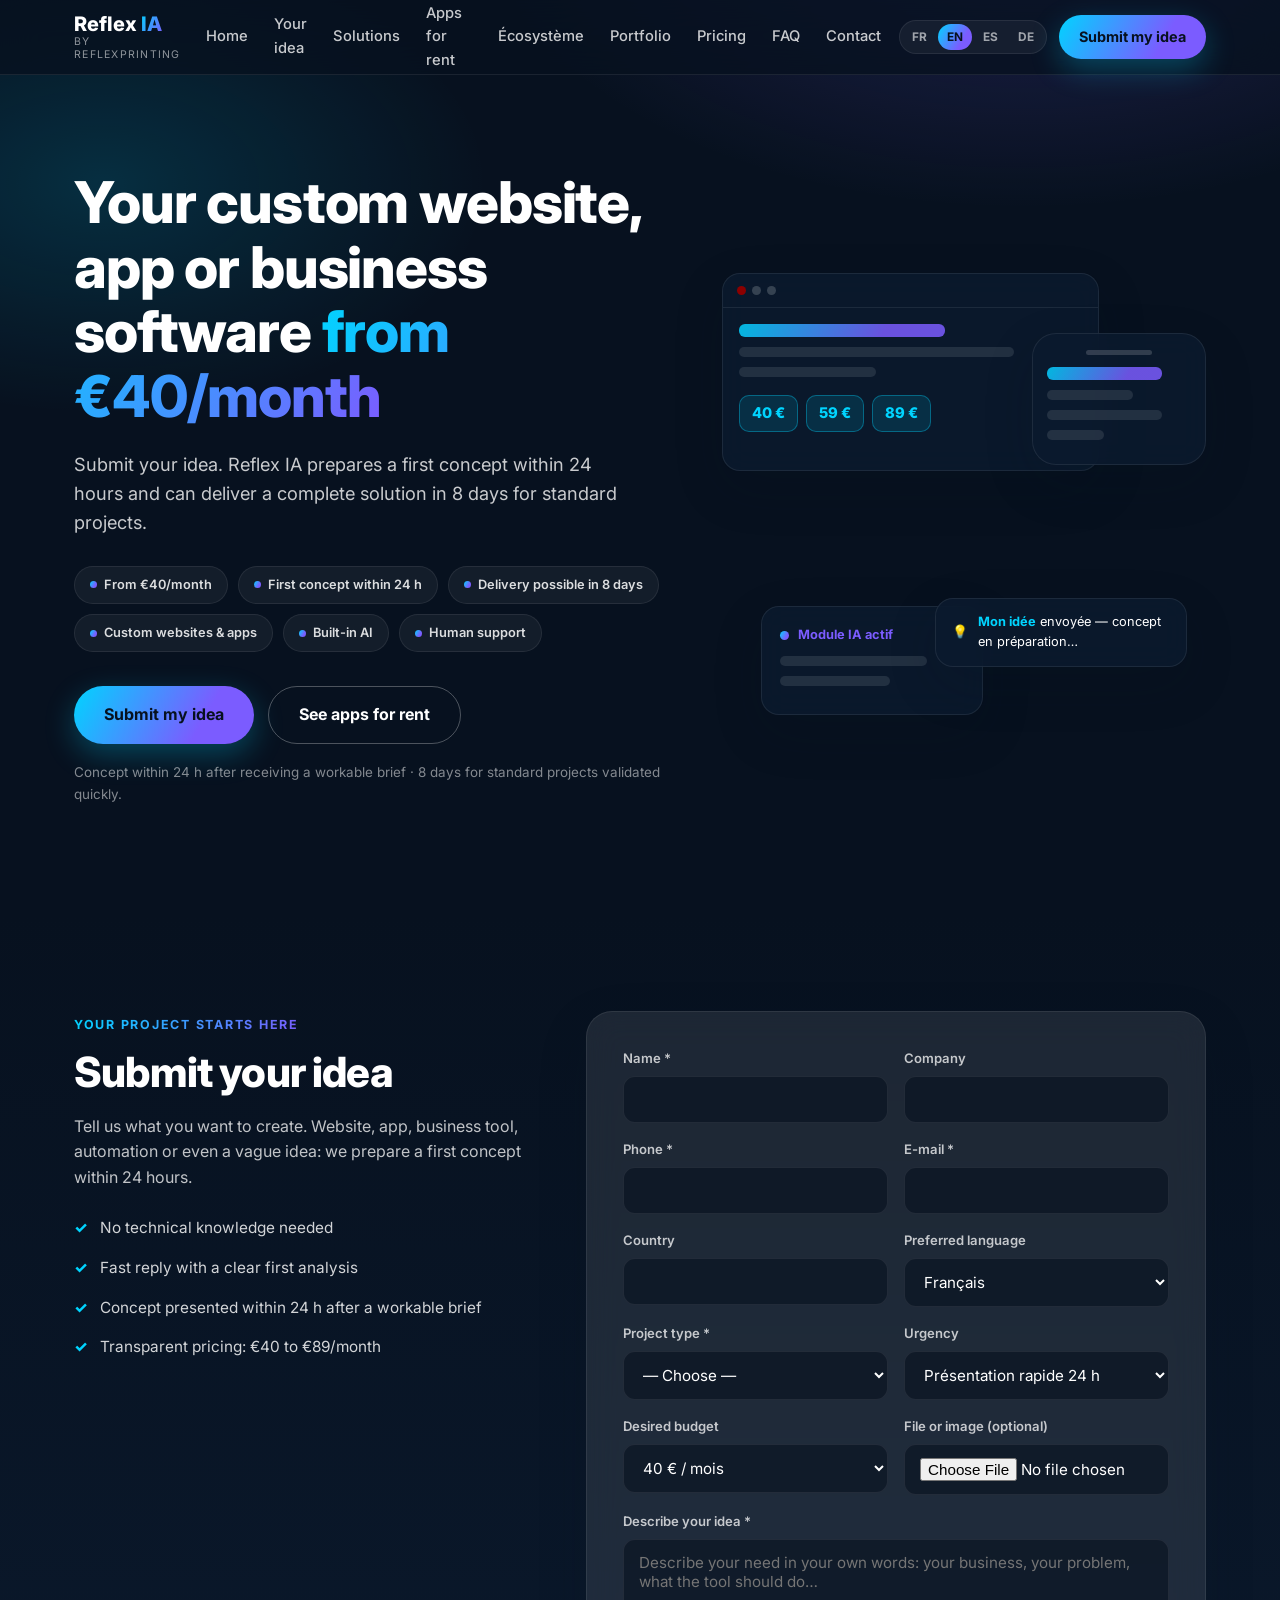
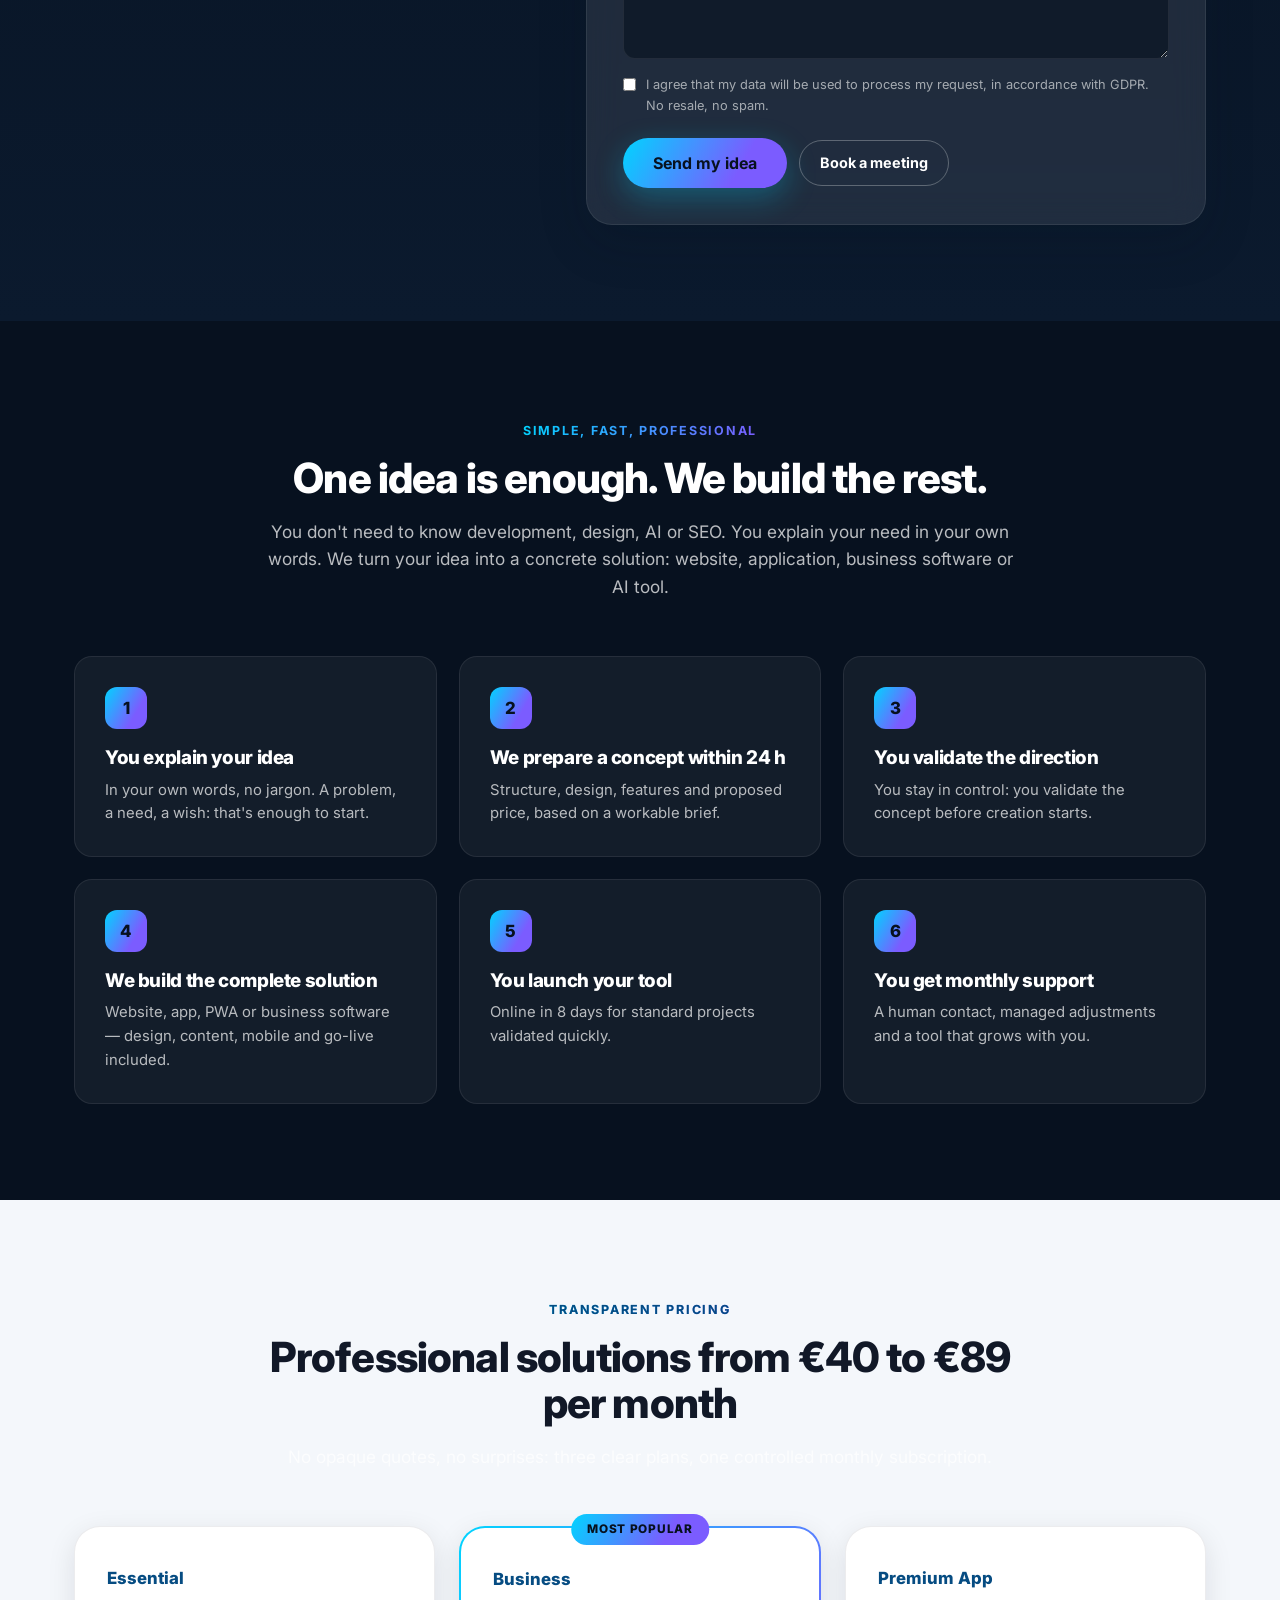
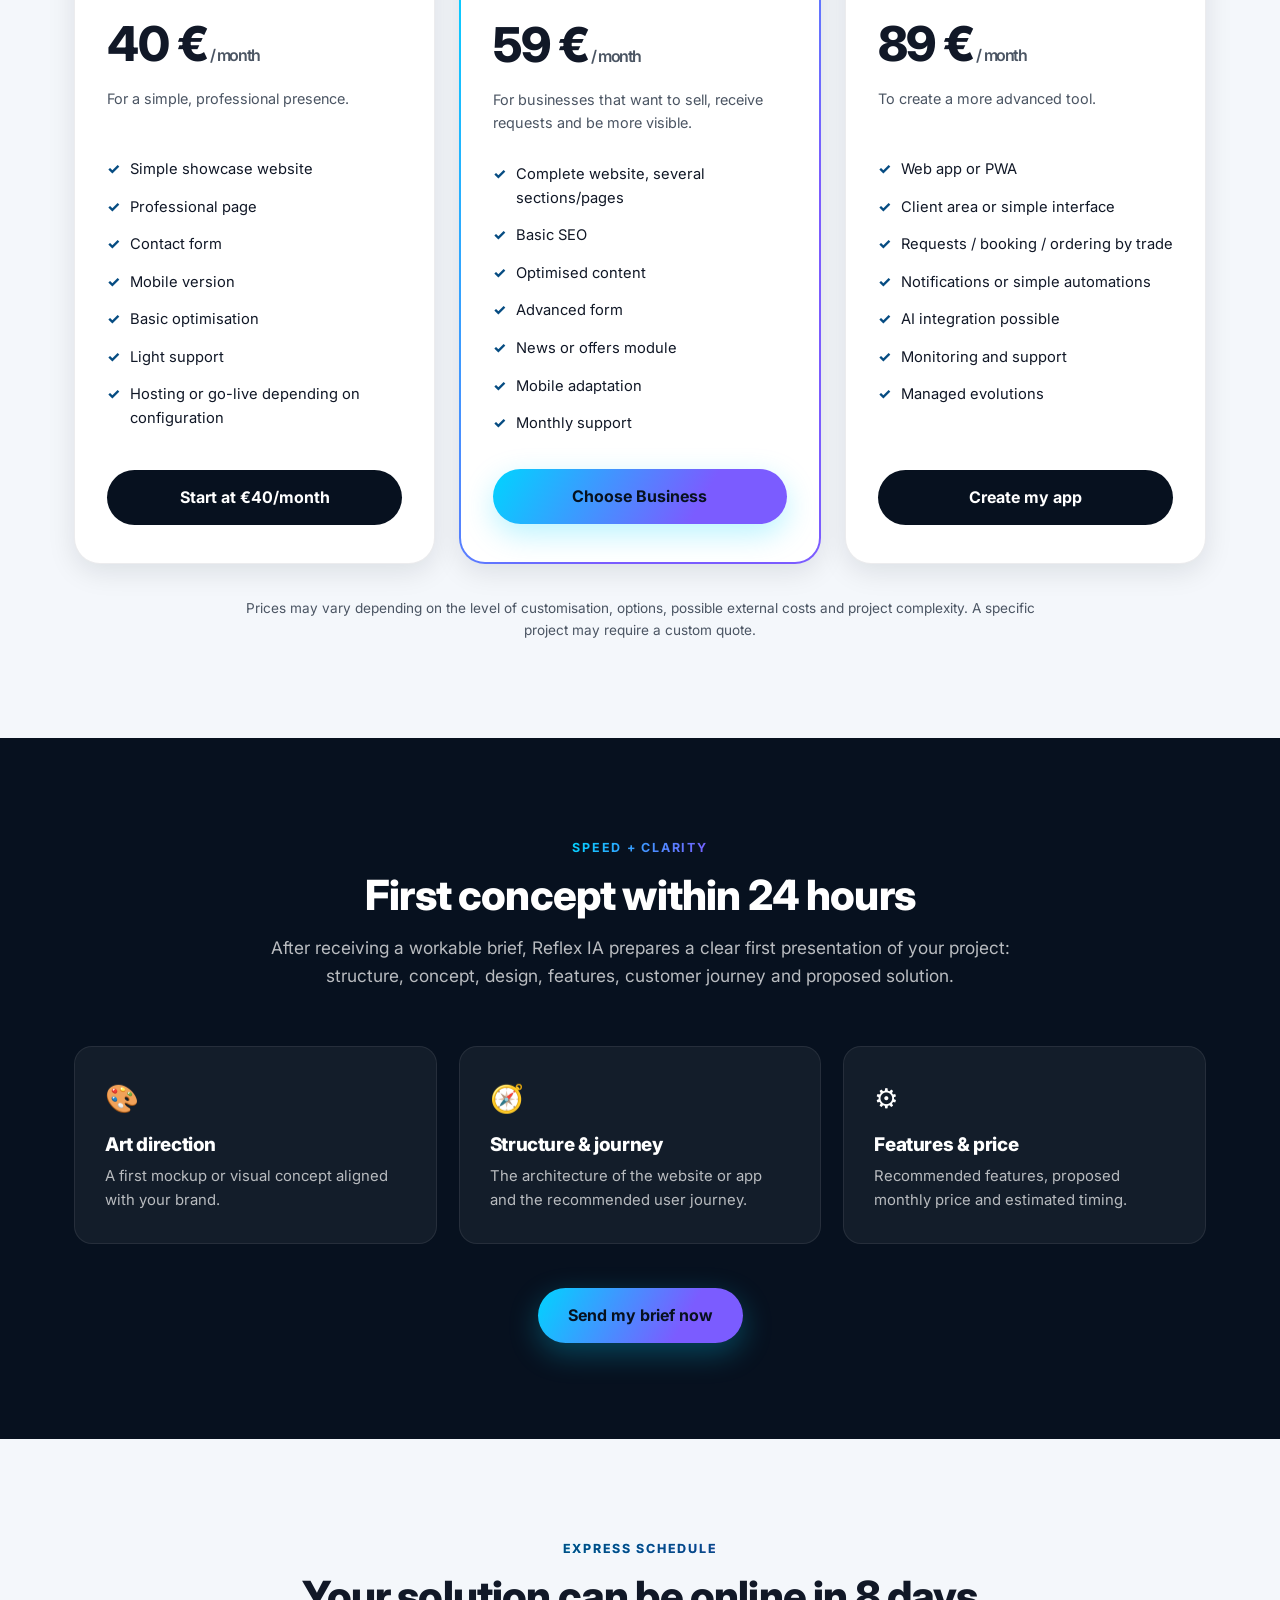
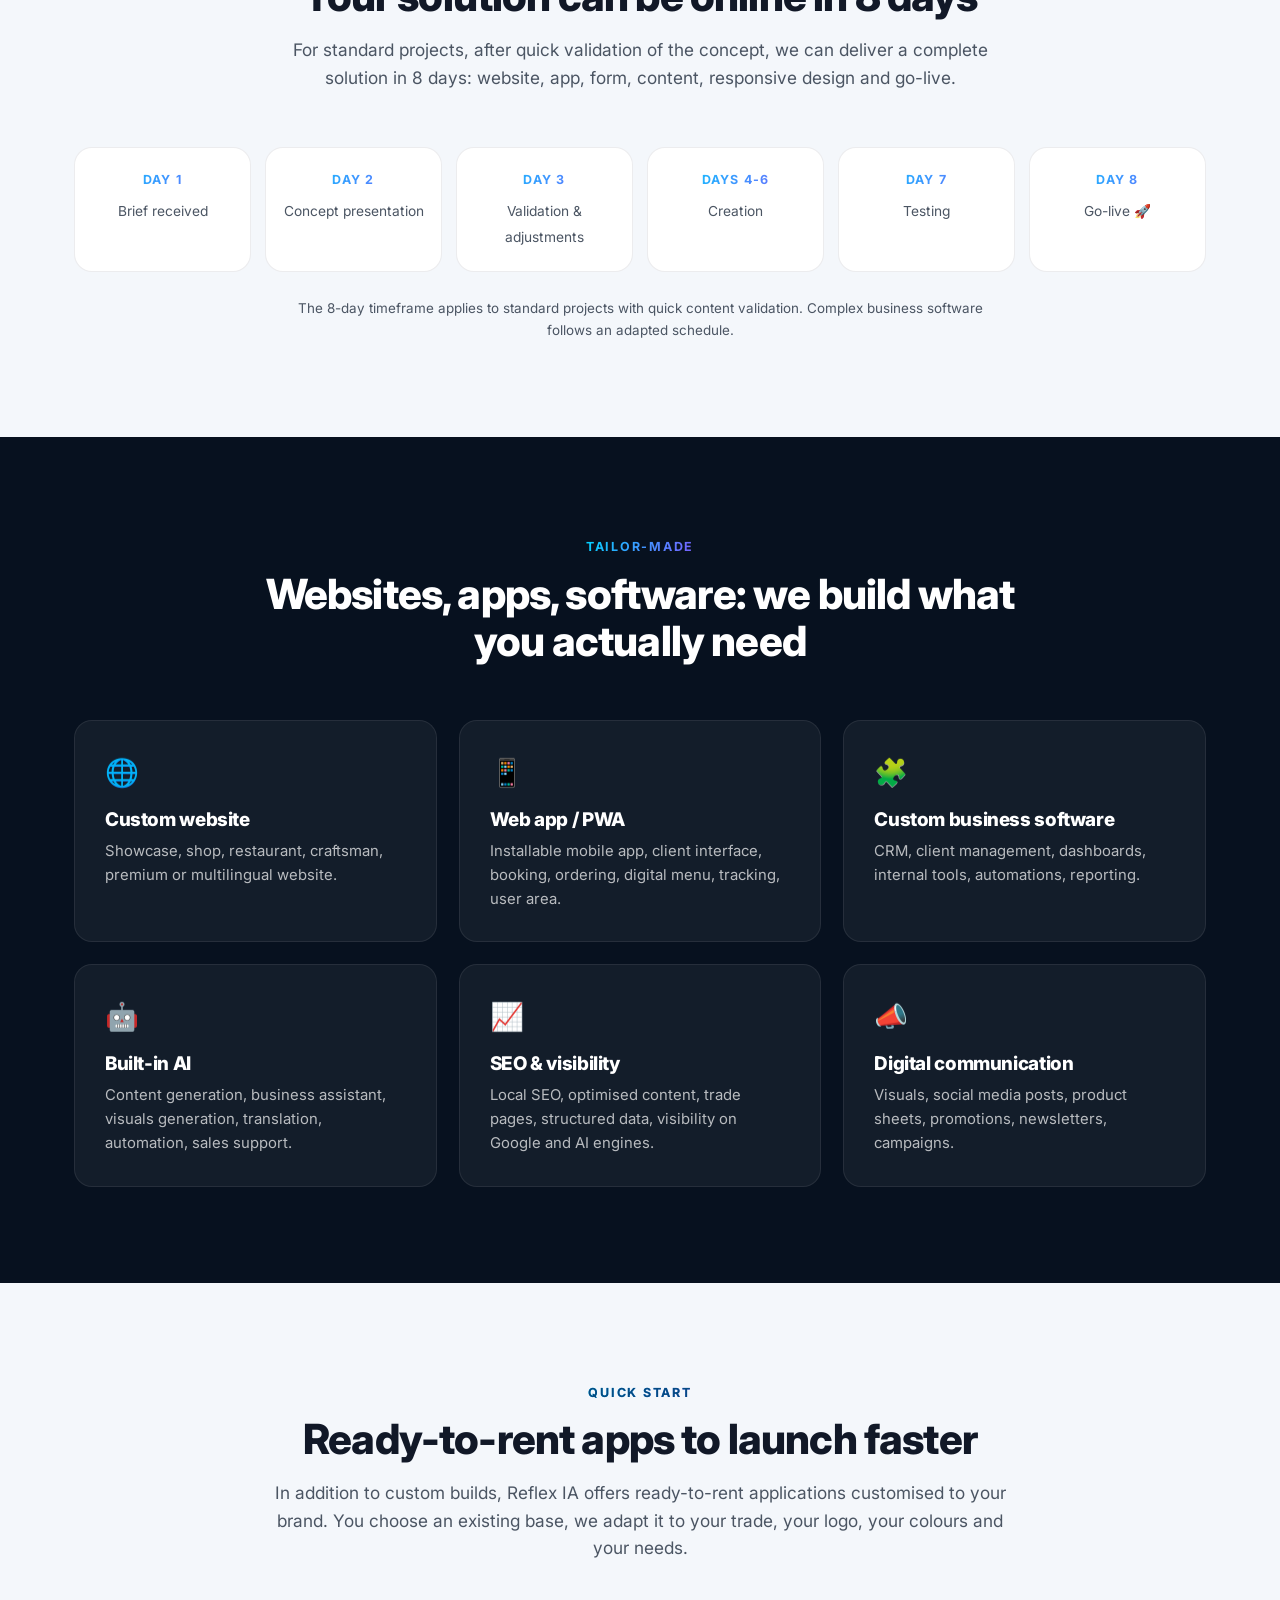
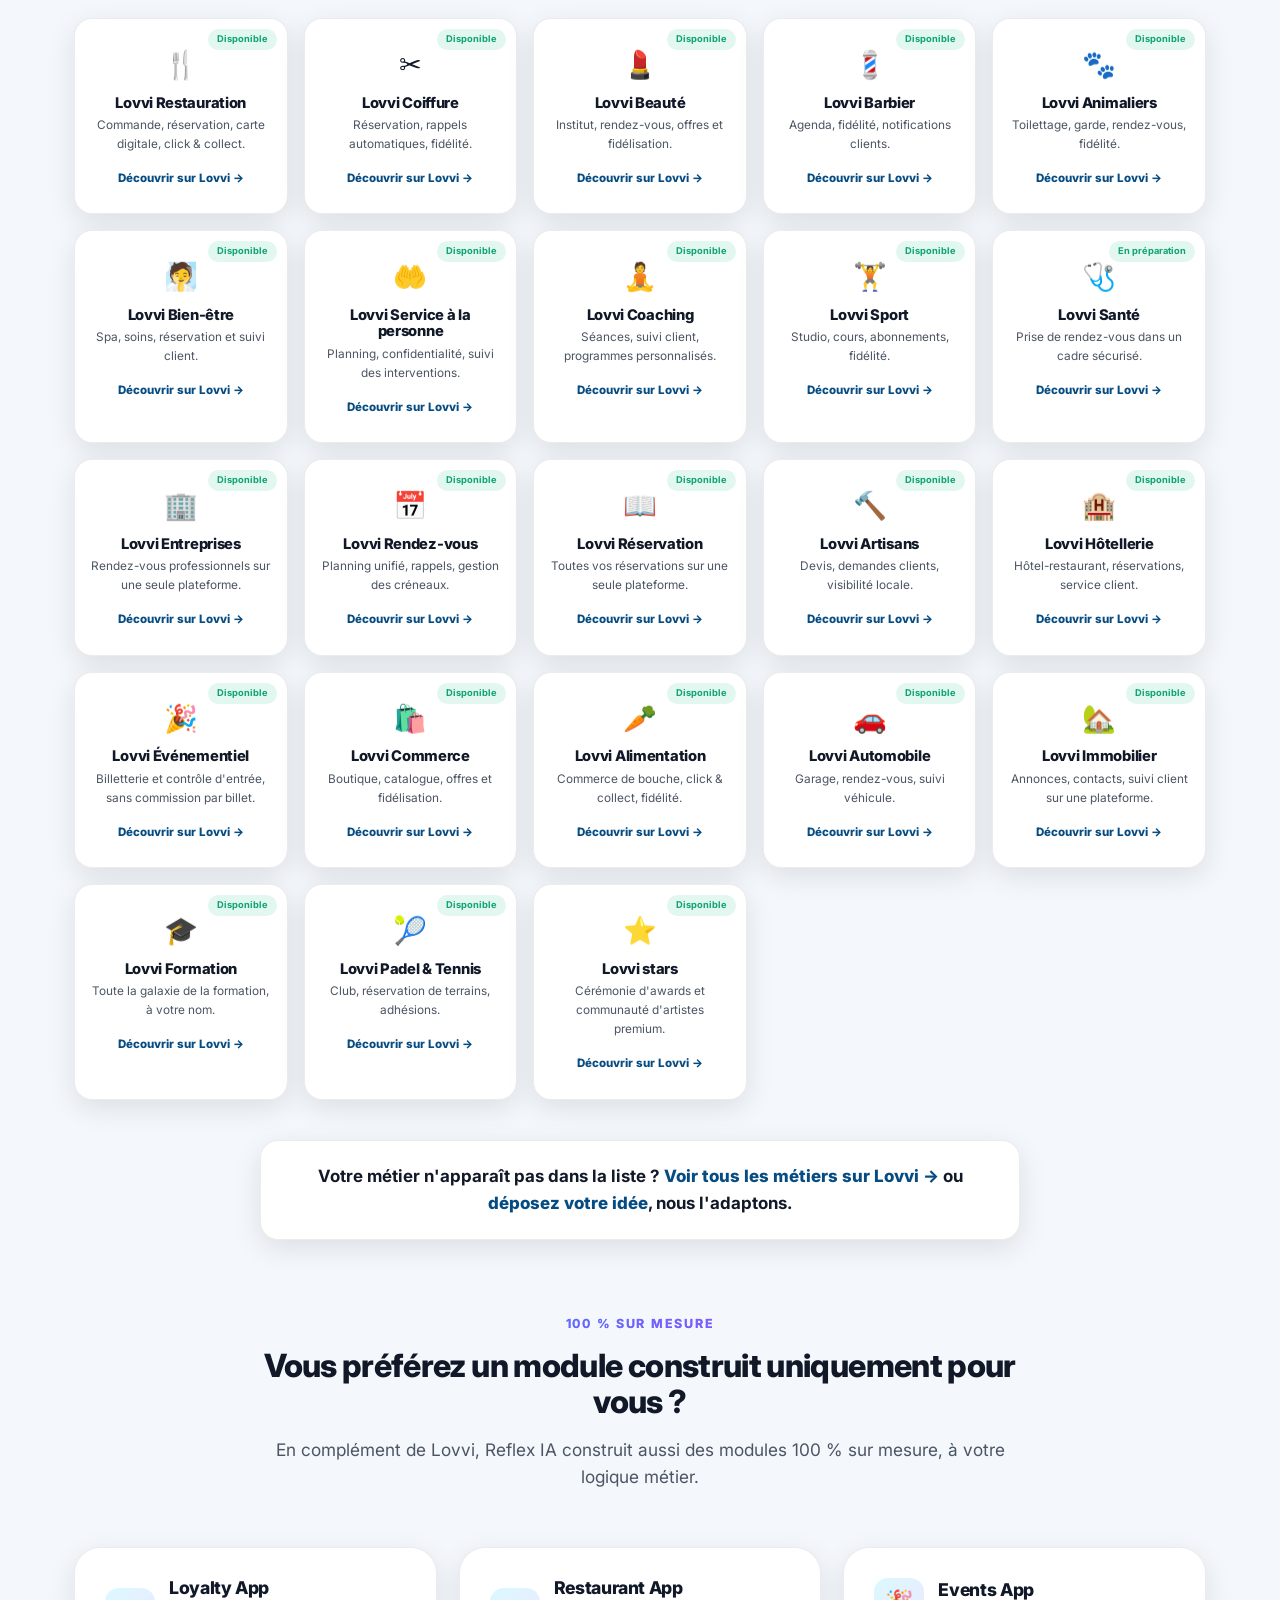
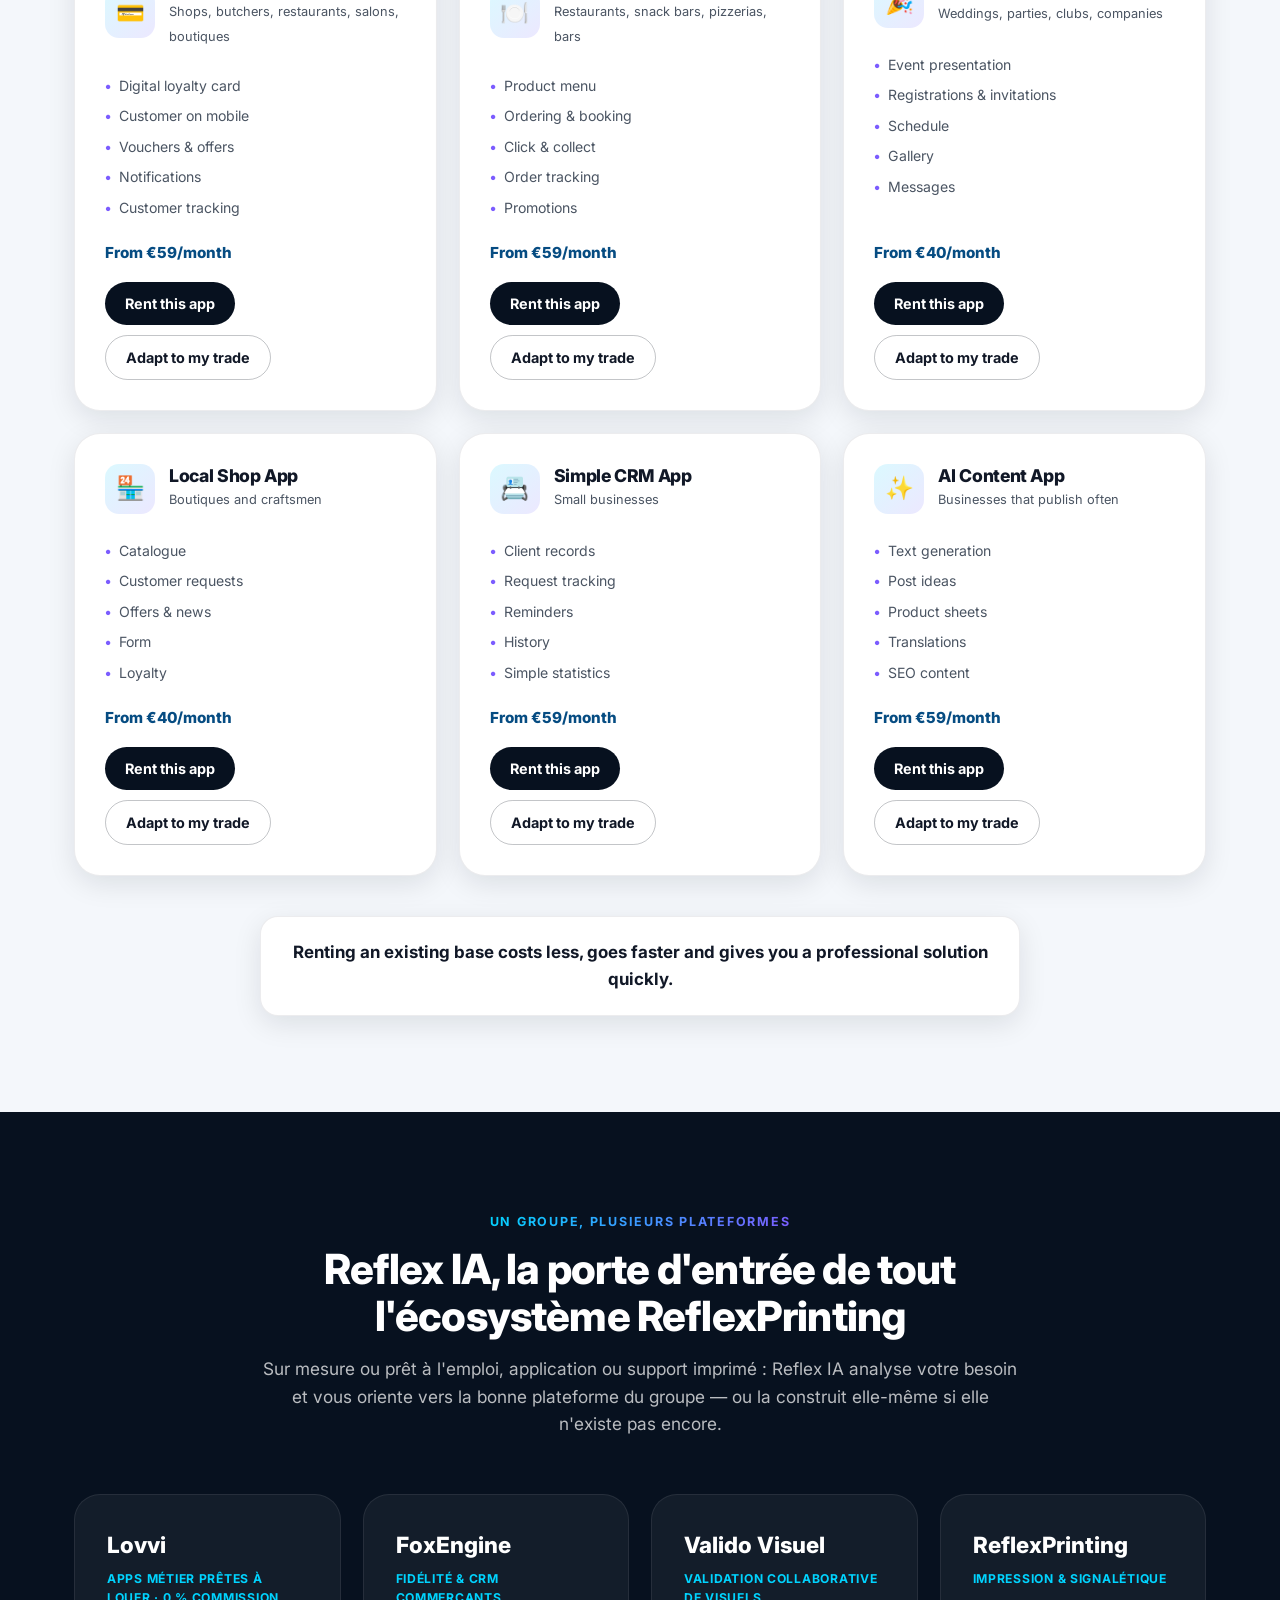
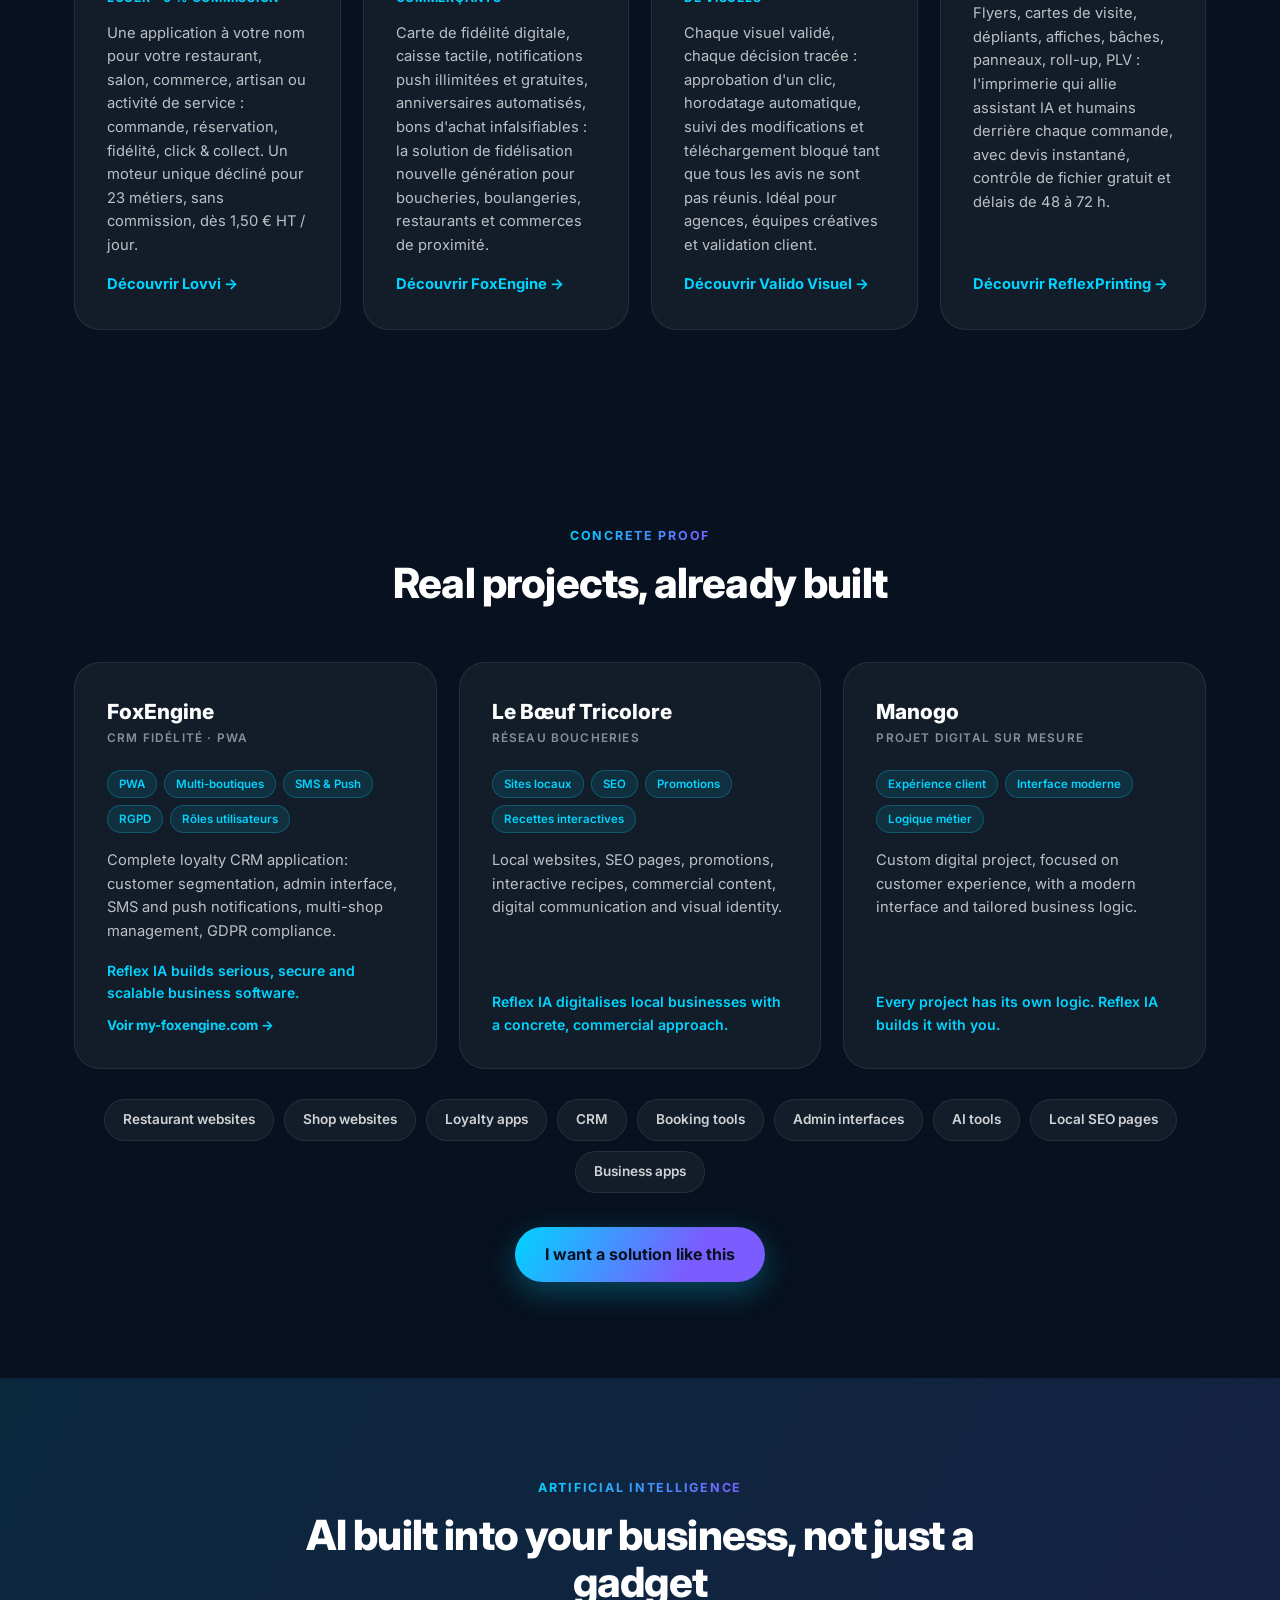
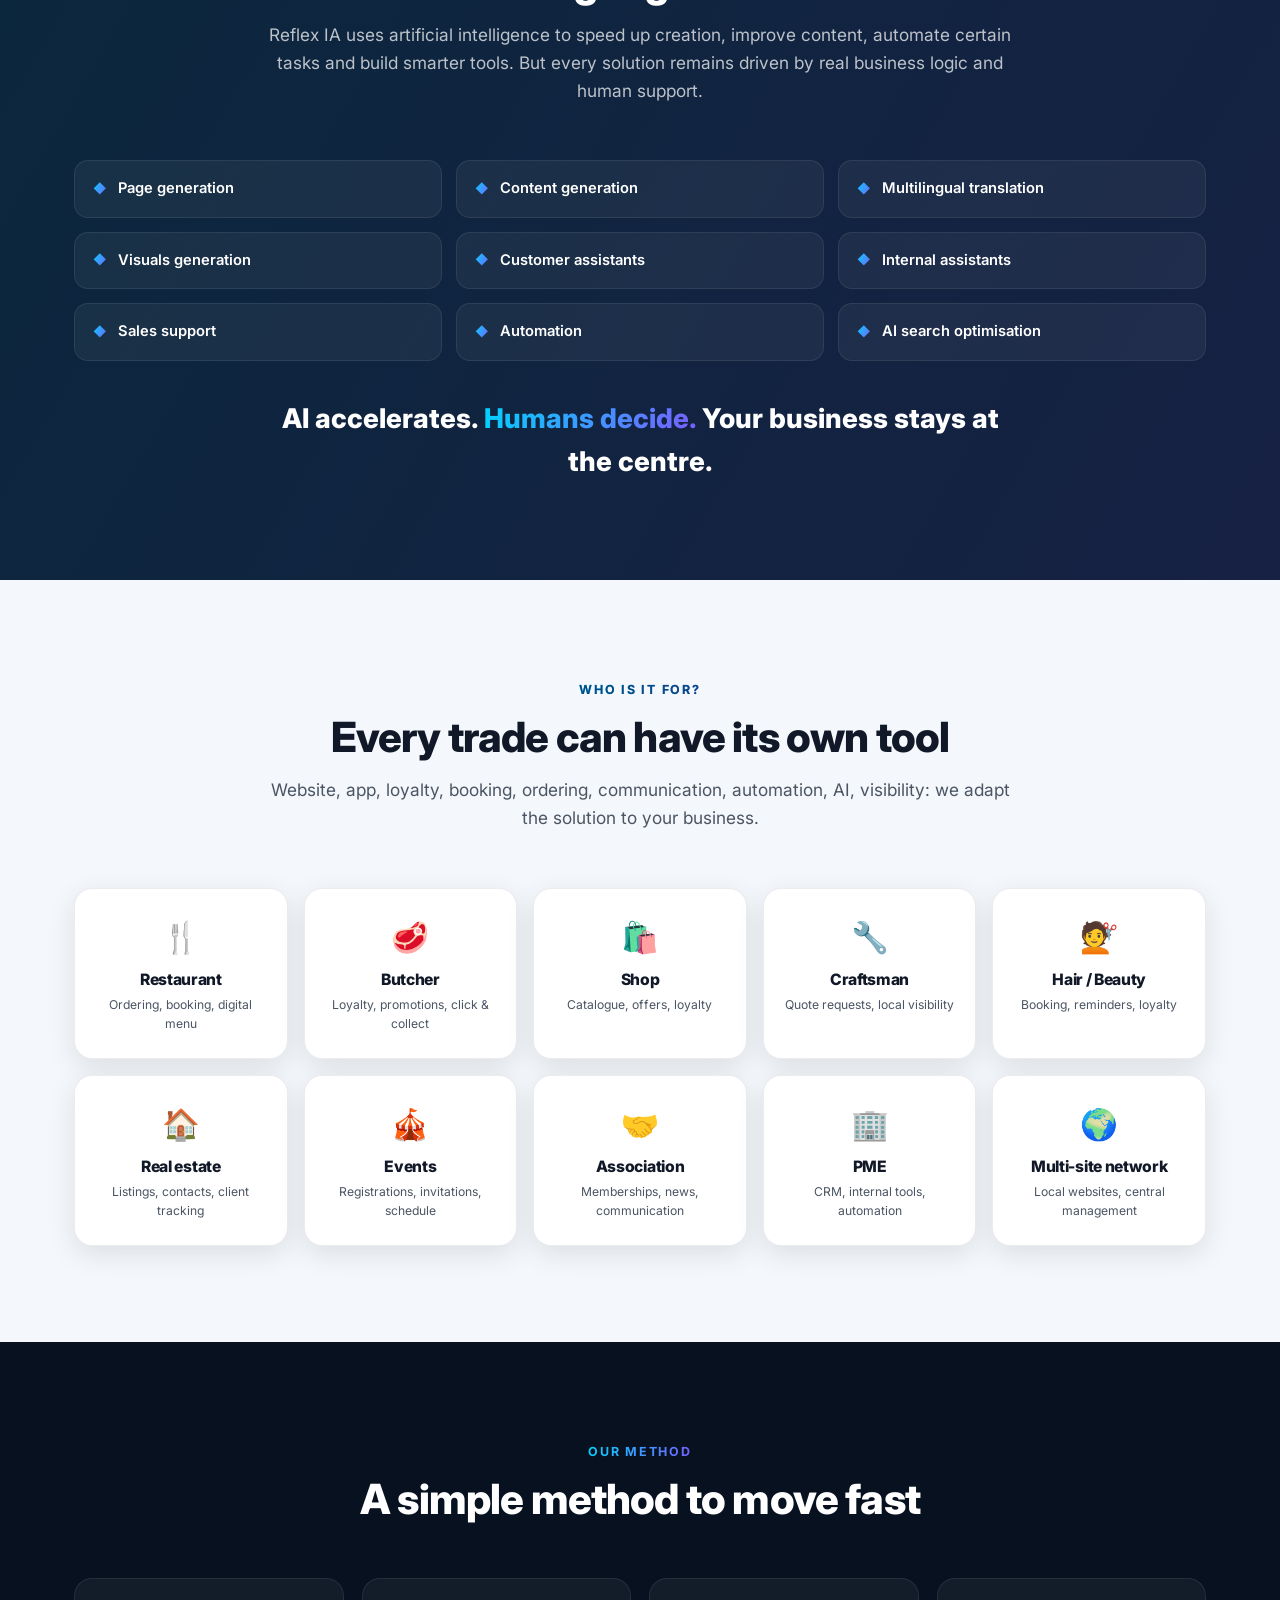
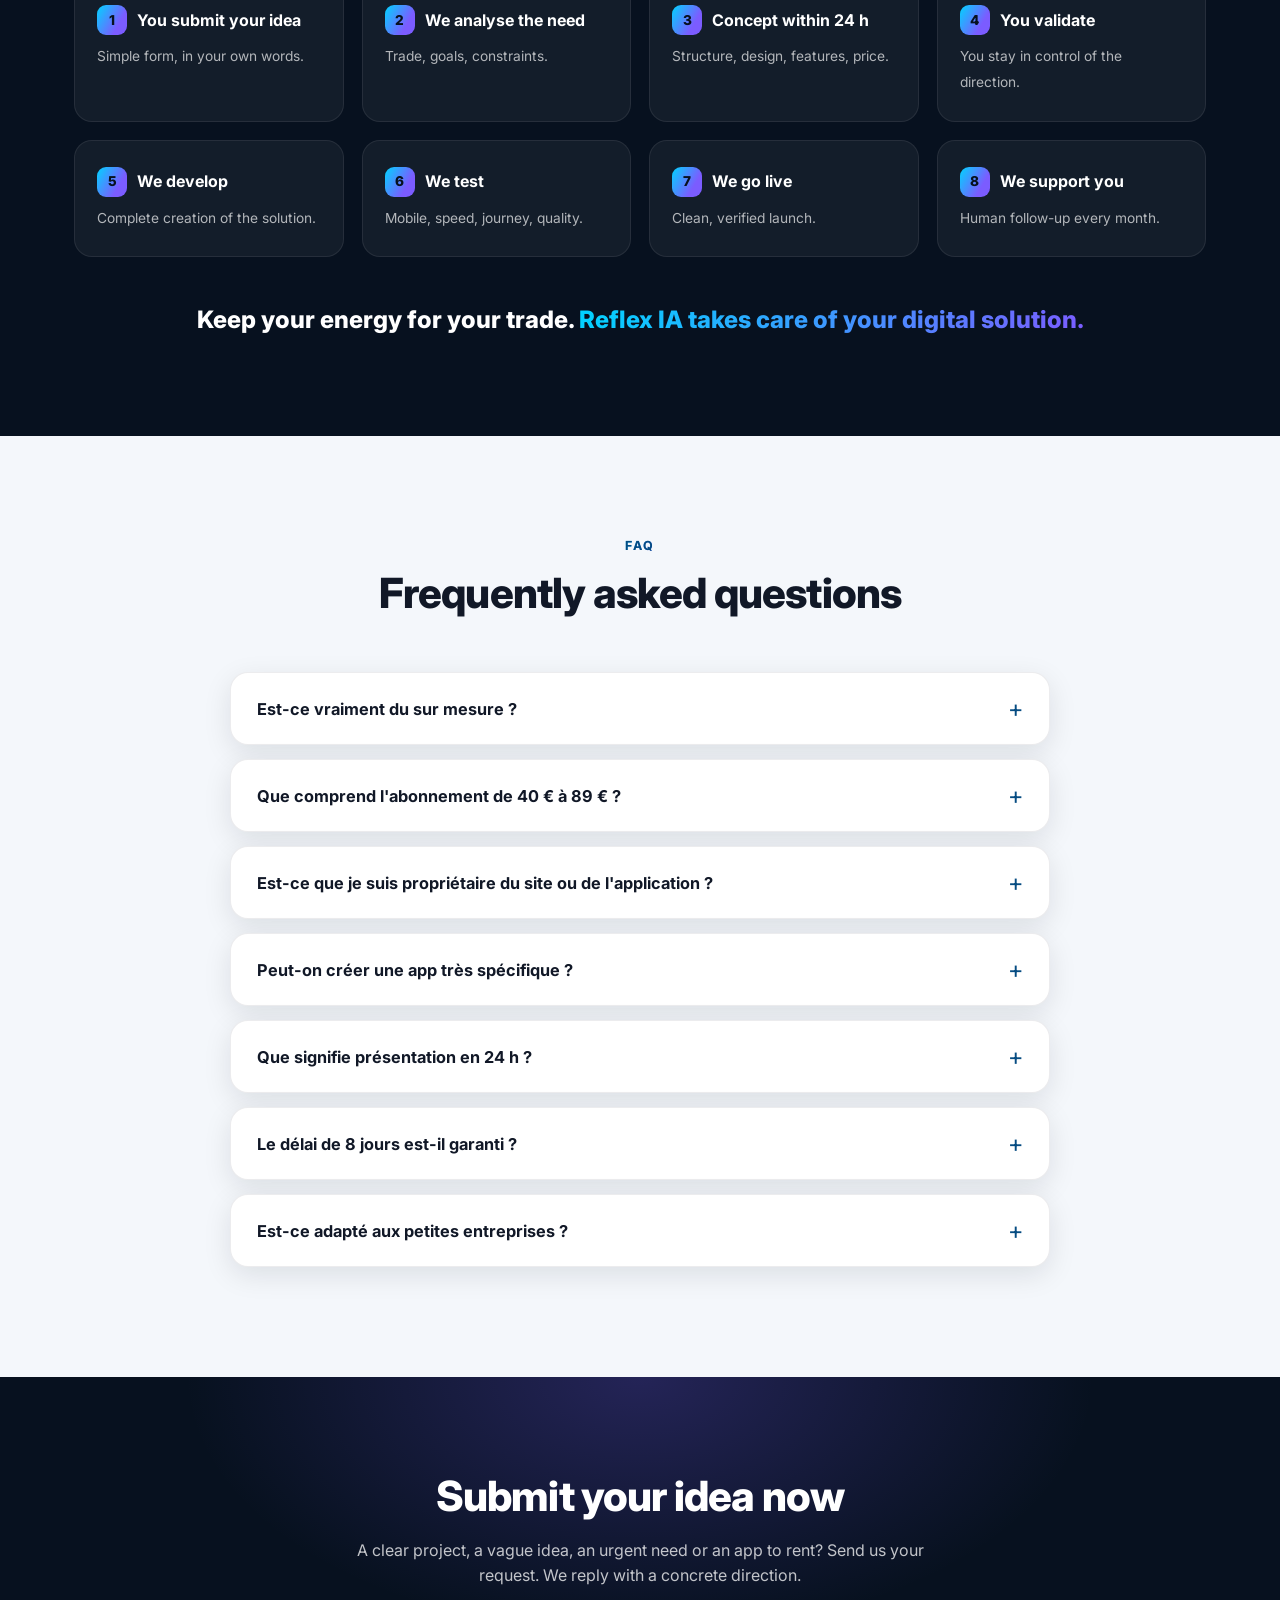
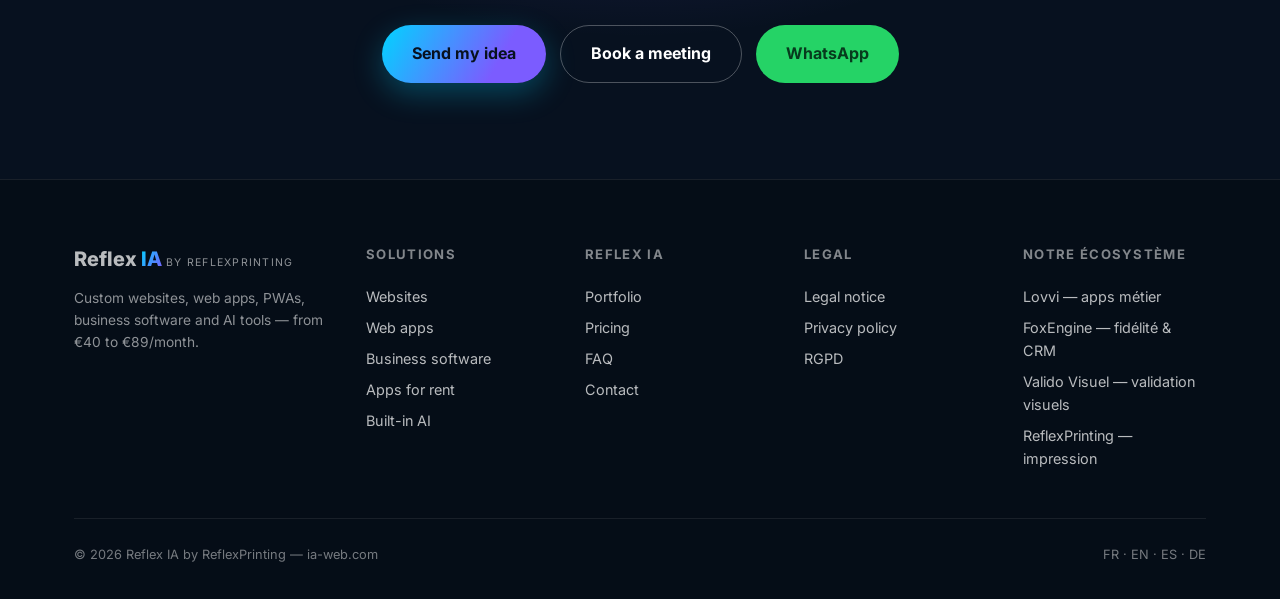
==== index.html @ a07e437e "Ajout Valido Visuel dans la section Écosystème (4e plateforme du groupe)" ====
<!DOCTYPE html>
<html lang="fr">
<head>
<meta charset="UTF-8">
<meta name="viewport" content="width=device-width, initial-scale=1.0">
<title>Reflex IA — Votre site, votre app ou votre logiciel sur mesure dès 40 € / mois</title>
<meta name="description" content="Déposez votre idée : Reflex IA crée votre site internet, application web, PWA ou logiciel métier sur mesure de 40 € à 89 € / mois. Premier concept en 24 h, livraison possible en 8 jours.">
<link rel="canonical" href="https://ia-web.com/">
<meta name="robots" content="index,follow">

<!-- hreflang -->
<link rel="alternate" hreflang="fr" href="https://ia-web.com/">
<link rel="alternate" hreflang="en" href="https://ia-web.com/?lang=en">
<link rel="alternate" hreflang="es" href="https://ia-web.com/?lang=es">
<link rel="alternate" hreflang="de" href="https://ia-web.com/?lang=de">
<link rel="alternate" hreflang="x-default" href="https://ia-web.com/">

<!-- Open Graph -->
<meta property="og:type" content="website">
<meta property="og:url" content="https://ia-web.com/">
<meta property="og:title" content="Reflex IA — votre site, votre app ou votre logiciel dès 40 € / mois">
<meta property="og:description" content="Déposez votre idée. Premier concept en 24 h, livraison possible en 8 jours pour les projets standards. Sites, apps, PWA, logiciels métier et IA intégrée.">
<meta property="og:image" content="https://ia-web.com/assets/og-reflex-ia.jpg">
<meta property="og:locale" content="fr_FR">
<meta property="og:site_name" content="Reflex IA by ReflexPrinting">
<meta name="twitter:card" content="summary_large_image">

<link rel="preconnect" href="https://fonts.googleapis.com">
<link rel="preconnect" href="https://fonts.gstatic.com" crossorigin>
<link href="https://fonts.googleapis.com/css2?family=Inter:wght@400;500;600;700;800&display=swap" rel="stylesheet">
<link rel="stylesheet" href="css/styles.css">

<!-- JSON-LD : ProfessionalService -->
<script type="application/ld+json">
{
  "@context": "https://schema.org",
  "@type": "ProfessionalService",
  "@id": "https://ia-web.com/#org",
  "name": "Reflex IA",
  "alternateName": "Reflex IA by ReflexPrinting",
  "url": "https://ia-web.com/",
  "email": "contact@reflexprinting.fr",
  "parentOrganization": { "@type": "Organization", "name": "ReflexPrinting" },
  "description": "Création sur mesure de sites internet, applications web, PWA, logiciels métier et outils IA pour les entreprises, de 40 € à 89 € par mois. Premier concept en 24 h, livraison possible en 8 jours pour les projets standards.",
  "areaServed": ["FR","BE","CH","LU","ES","DE","EN"],
  "availableLanguage": ["fr","en","es","de"],
  "priceRange": "40€-89€/mois",
  "sameAs": ["https://lovvi.fr/", "https://www.my-foxengine.com/", "https://www.validovisuel.com/", "https://www.reflexprinting.fr/"],
  "makesOffer": [
    {
      "@type": "Offer",
      "name": "Essentiel",
      "price": "40",
      "priceCurrency": "EUR",
      "description": "Site vitrine simple et professionnel — abonnement mensuel",
      "itemOffered": { "@type": "Service", "name": "Création de site internet sur mesure", "serviceType": "Site internet" }
    },
    {
      "@type": "Offer",
      "name": "Business",
      "price": "59",
      "priceCurrency": "EUR",
      "description": "Site complet avec SEO de base et accompagnement mensuel",
      "itemOffered": { "@type": "Service", "name": "Site internet complet avec SEO", "serviceType": "Site internet" }
    },
    {
      "@type": "Offer",
      "name": "Premium App",
      "price": "89",
      "priceCurrency": "EUR",
      "description": "Application web ou PWA avec espace client, réservation ou commande, IA possible",
      "itemOffered": { "@type": "Service", "name": "Application web / PWA sur mesure", "serviceType": "Application web" }
    }
  ]
}
</script>

<!-- JSON-LD : FAQPage -->
<script type="application/ld+json">
{
  "@context": "https://schema.org",
  "@type": "FAQPage",
  "mainEntity": [
    {
      "@type": "Question",
      "name": "Est-ce vraiment du sur mesure ?",
      "acceptedAnswer": { "@type": "Answer", "text": "Oui. Nous partons de votre idée, de votre métier et de vos objectifs. Certaines solutions peuvent utiliser une base existante pour aller plus vite et réduire le coût, mais l'habillage, les contenus, les fonctionnalités et le parcours sont adaptés à votre besoin." }
    },
    {
      "@type": "Question",
      "name": "Que comprend l'abonnement de 40 € à 89 € ?",
      "acceptedAnswer": { "@type": "Answer", "text": "Selon la formule, l'abonnement peut inclure la création, la mise en ligne, l'accompagnement, les ajustements encadrés, la maintenance légère et certaines évolutions. Les options spécifiques sont précisées avant validation." }
    },
    {
      "@type": "Question",
      "name": "Est-ce que je suis propriétaire du site ou de l'application ?",
      "acceptedAnswer": { "@type": "Answer", "text": "Cela dépend du modèle choisi : abonnement, location d'application, licence ou développement spécifique. Les conditions exactes sont précisées clairement dans votre proposition, avant tout engagement." }
    },
    {
      "@type": "Question",
      "name": "Peut-on créer une app très spécifique ?",
      "acceptedAnswer": { "@type": "Answer", "text": "Oui, mais les projets complexes peuvent sortir des formules 40 € à 89 € / mois et nécessiter un devis personnalisé." }
    },
    {
      "@type": "Question",
      "name": "Que signifie présentation en 24 h ?",
      "acceptedAnswer": { "@type": "Answer", "text": "Cela signifie que nous préparons un premier concept clair à partir d'un brief exploitable : structure, idée, design, fonctionnalités et proposition." }
    },
    {
      "@type": "Question",
      "name": "Le délai de 8 jours est-il garanti ?",
      "acceptedAnswer": { "@type": "Answer", "text": "Il est possible pour les projets standards, avec validation rapide et contenus disponibles. Les projets complexes demandent un planning adapté." }
    },
    {
      "@type": "Question",
      "name": "Est-ce adapté aux petites entreprises ?",
      "acceptedAnswer": { "@type": "Answer", "text": "Oui. C'est même l'objectif : rendre les sites, apps et outils IA accessibles aux petites entreprises avec des tarifs mensuels maîtrisés." }
    }
  ]
}
</script>
</head>
<body>

<!-- ================= HEADER ================= -->
<header class="header">
  <div class="header-inner">
    <a href="#accueil" class="logo" aria-label="Reflex IA — accueil">
      <strong>Reflex <em>IA</em></strong>
      <span>by ReflexPrinting</span>
    </a>
    <nav class="nav" id="nav" aria-label="Navigation principale">
      <a href="#accueil" data-i18n="nav.home">Accueil</a>
      <a href="#idee" data-i18n="nav.idea">Votre idée</a>
      <a href="#solutions" data-i18n="nav.solutions">Solutions</a>
      <a href="#apps" data-i18n="nav.apps">Apps à louer</a>
      <a href="#ecosysteme">Écosystème</a>
      <a href="#realisations" data-i18n="nav.work">Réalisations</a>
      <a href="#tarifs" data-i18n="nav.pricing">Tarifs</a>
      <a href="#faq">FAQ</a>
      <a href="#contact" data-i18n="nav.contact">Contact</a>
    </nav>
    <div class="header-actions">
      <div class="lang-switch" role="group" aria-label="Langue">
        <button data-lang="fr" class="active">FR</button>
        <button data-lang="en">EN</button>
        <button data-lang="es">ES</button>
        <button data-lang="de">DE</button>
      </div>
      <a href="#idee" class="btn btn-primary btn-sm" data-i18n="cta.drop">Déposer mon idée</a>
      <button class="burger" id="burger" aria-label="Menu" aria-expanded="false">
        <span></span><span></span><span></span>
      </button>
    </div>
  </div>
</header>

<!-- ================= HERO ================= -->
<section class="hero" id="accueil">
  <div class="container hero-grid">
    <div>
      <h1 data-i18n-html="hero.title">Votre site, votre app ou votre logiciel sur mesure <span>dès 40 € / mois</span></h1>
      <p class="hero-sub" data-i18n="hero.sub">Déposez votre idée. Reflex IA vous prépare un premier concept en 24 h et peut livrer une solution complète en 8 jours pour les projets standards.</p>
      <div class="badges">
        <span class="badge" data-i18n="badge.price">Dès 40 € / mois</span>
        <span class="badge" data-i18n="badge.h24">Première présentation en 24 h</span>
        <span class="badge" data-i18n="badge.d8">Livraison possible en 8 jours</span>
        <span class="badge" data-i18n="badge.custom">Sites &amp; apps sur mesure</span>
        <span class="badge" data-i18n="badge.ia">IA intégrée</span>
        <span class="badge" data-i18n="badge.human">Accompagnement humain</span>
      </div>
      <div class="hero-cta">
        <a href="#idee" class="btn btn-primary" data-i18n="cta.drop">Déposer mon idée</a>
        <a href="#apps" class="btn btn-ghost" data-i18n="cta.apps">Voir les apps à louer</a>
      </div>
      <p class="hero-note" data-i18n="hero.note">Concept en 24 h après réception d'un brief exploitable · 8 jours pour les projets standards validés rapidement.</p>
    </div>
    <div class="hero-visual" aria-hidden="true">
      <div class="mock mock-browser">
        <div class="mock-bar"><i></i><i></i><i></i></div>
        <div class="mock-body">
          <div class="skel hl w60"></div>
          <div class="skel w80"></div>
          <div class="skel w40"></div>
          <div style="margin-top:14px">
            <span class="price-chip">40 €</span>
            <span class="price-chip">59 €</span>
            <span class="price-chip">89 €</span>
          </div>
        </div>
      </div>
      <div class="mock mock-phone">
        <div class="notch"></div>
        <div class="skel hl w80"></div>
        <div class="skel w60"></div>
        <div class="skel w80"></div>
        <div class="skel w40"></div>
      </div>
      <div class="mock mock-card">
        <div class="ia-dot">Module IA actif</div>
        <div class="skel w80"></div>
        <div class="skel w60"></div>
      </div>
      <div class="mock mock-notif">💡 <span><b>Mon idée</b> envoyée — concept en préparation…</span></div>
    </div>
  </div>
</section>

<!-- ================= FORMULAIRE "DÉPOSEZ VOTRE IDÉE" ================= -->
<section class="idea-section" id="idee">
  <div class="container idea-wrap">
    <div class="idea-aside reveal">
      <span class="kicker" data-i18n="idea.kicker">Votre projet commence ici</span>
      <h2 data-i18n="idea.title">Déposez votre idée</h2>
      <p data-i18n="idea.sub">Expliquez-nous ce que vous voulez créer. Site, app, outil métier, automatisation ou idée encore floue : nous vous préparons un premier concept en 24 h.</p>
      <ul class="idea-points">
        <li data-i18n="idea.p1">Aucune connaissance technique nécessaire</li>
        <li data-i18n="idea.p2">Réponse rapide avec une première analyse claire</li>
        <li data-i18n="idea.p3">Concept présenté en 24 h après brief exploitable</li>
        <li data-i18n="idea.p4">Tarifs transparents : de 40 € à 89 € / mois</li>
      </ul>
    </div>
    <form class="form-card reveal" id="ideaForm" novalidate>
      <div class="form-grid">
        <div class="form-field">
          <label for="f-nom" data-i18n="form.name">Nom *</label>
          <input type="text" id="f-nom" name="nom" required autocomplete="name">
        </div>
        <div class="form-field">
          <label for="f-entreprise" data-i18n="form.company">Entreprise</label>
          <input type="text" id="f-entreprise" name="entreprise" autocomplete="organization">
        </div>
        <div class="form-field">
          <label for="f-tel" data-i18n="form.phone">Téléphone *</label>
          <input type="tel" id="f-tel" name="telephone" required autocomplete="tel">
        </div>
        <div class="form-field">
          <label for="f-email" data-i18n="form.email">E-mail *</label>
          <input type="email" id="f-email" name="email" required autocomplete="email">
        </div>
        <div class="form-field">
          <label for="f-pays" data-i18n="form.country">Pays</label>
          <input type="text" id="f-pays" name="pays" autocomplete="country-name">
        </div>
        <div class="form-field">
          <label for="f-langue" data-i18n="form.lang">Langue préférée</label>
          <select id="f-langue" name="langue">
            <option value="fr">Français</option>
            <option value="en">English</option>
            <option value="es">Español</option>
            <option value="de">Deutsch</option>
          </select>
        </div>
        <div class="form-field">
          <label for="f-type" data-i18n="form.type">Type de projet *</label>
          <select id="f-type" name="type_projet" required>
            <option value="" data-i18n="form.choose">— Choisir —</option>
            <option value="site">Site internet</option>
            <option value="app">Application mobile / PWA</option>
            <option value="logiciel">Logiciel métier</option>
            <option value="crm">CRM</option>
            <option value="fidelite">Application de fidélité</option>
            <option value="commande">Commande en ligne</option>
            <option value="reservation">Réservation</option>
            <option value="automatisation">Automatisation</option>
            <option value="ia">IA intégrée</option>
            <option value="autre" data-i18n="form.dontknow">Je ne sais pas encore</option>
          </select>
        </div>
        <div class="form-field">
          <label for="f-urgence" data-i18n="form.urgency">Niveau d'urgence</label>
          <select id="f-urgence" name="urgence">
            <option value="24h">Présentation rapide 24 h</option>
            <option value="8j">Projet à livrer en 8 jours</option>
            <option value="perso" data-i18n="form.customproj">Projet personnalisé</option>
          </select>
        </div>
        <div class="form-field">
          <label for="f-budget" data-i18n="form.budget">Budget souhaité</label>
          <select id="f-budget" name="budget">
            <option value="40">40 € / mois</option>
            <option value="59">59 € / mois</option>
            <option value="89">89 € / mois</option>
            <option value="specifique" data-i18n="form.specific">Projet spécifique</option>
          </select>
        </div>
        <div class="form-field">
          <label for="f-fichier" data-i18n="form.file">Fichier ou image (optionnel)</label>
          <input type="file" id="f-fichier" name="fichier" accept="image/*,.pdf,.doc,.docx">
        </div>
        <div class="form-field full">
          <label for="f-desc" data-i18n="form.desc">Description de l'idée *</label>
          <textarea id="f-desc" name="description" required data-i18n-ph="form.descph" placeholder="Décrivez votre besoin avec vos mots : votre activité, votre problème, ce que l'outil doit faire…"></textarea>
        </div>
        <label class="form-consent">
          <input type="checkbox" name="rgpd" required>
          <span data-i18n="form.rgpd">J'accepte que mes données soient utilisées pour traiter ma demande, conformément au RGPD. Aucune revente, aucun spam.</span>
        </label>
        <div class="form-submit">
          <button type="submit" class="btn btn-primary" data-i18n="form.send">Envoyer mon idée</button>
          <a href="#contact" class="btn btn-ghost btn-sm" data-i18n="cta.rdv">Prendre rendez-vous</a>
        </div>
        <div class="form-success" id="formSuccess" role="status" data-i18n="form.success">Votre idée est bien envoyée. Nous revenons vers vous rapidement avec une première analyse claire.</div>
      </div>
    </form>
  </div>
</section>

<!-- ================= PROMESSE ================= -->
<section id="promesse">
  <div class="container">
    <div class="section-head reveal">
      <span class="kicker" data-i18n="promise.kicker">Simple, rapide, professionnel</span>
      <h2 data-i18n="promise.title">Une idée suffit. Nous construisons le reste.</h2>
      <p class="section-sub" data-i18n="promise.sub">Vous n'avez pas besoin de connaître le développement, le design, l'IA ou le référencement. Vous nous expliquez votre besoin avec vos mots. Nous transformons votre idée en solution concrète : site internet, application, logiciel métier ou outil IA.</p>
    </div>
    <div class="cards">
      <div class="card reveal"><div class="num">1</div><h3 data-i18n="promise.c1">Vous expliquez votre idée</h3><p data-i18n="promise.c1t">Avec vos mots, sans jargon. Un problème, un besoin, une envie : c'est suffisant pour démarrer.</p></div>
      <div class="card reveal"><div class="num">2</div><h3 data-i18n="promise.c2">Nous préparons un concept en 24 h</h3><p data-i18n="promise.c2t">Structure, design, fonctionnalités et tarif proposé, à partir d'un brief exploitable.</p></div>
      <div class="card reveal"><div class="num">3</div><h3 data-i18n="promise.c3">Vous validez la direction</h3><p data-i18n="promise.c3t">Vous gardez le contrôle : vous validez le concept avant que la création commence.</p></div>
      <div class="card reveal"><div class="num">4</div><h3 data-i18n="promise.c4">Nous créons la solution complète</h3><p data-i18n="promise.c4t">Site, app, PWA ou logiciel métier — design, contenus, mobile et mise en ligne inclus.</p></div>
      <div class="card reveal"><div class="num">5</div><h3 data-i18n="promise.c5">Vous lancez votre outil</h3><p data-i18n="promise.c5t">En ligne en 8 jours pour les projets standards validés rapidement.</p></div>
      <div class="card reveal"><div class="num">6</div><h3 data-i18n="promise.c6">Vous êtes accompagné chaque mois</h3><p data-i18n="promise.c6t">Un interlocuteur humain, des ajustements encadrés et un outil qui évolue avec vous.</p></div>
    </div>
  </div>
</section>

<!-- ================= TARIFS ================= -->
<section class="pricing" id="tarifs">
  <div class="container">
    <div class="section-head reveal">
      <span class="kicker" style="color:var(--blue);-webkit-text-fill-color:var(--blue)" data-i18n="price.kicker">Tarifs transparents</span>
      <h2 data-i18n="price.title">Des solutions professionnelles de 40 € à 89 € par mois</h2>
      <p class="section-sub" data-i18n="price.sub">Pas de devis opaque, pas de surprise : trois formules claires, un abonnement mensuel maîtrisé.</p>
    </div>
    <div class="price-grid">
      <!-- Essentiel -->
      <div class="price-card reveal">
        <div class="price-name" data-i18n="price.p1name">Essentiel</div>
        <div class="price-amount">40 €<small data-i18n="price.month"> / mois</small></div>
        <p class="price-for" data-i18n="price.p1for">Pour une présence simple et professionnelle.</p>
        <ul class="price-list">
          <li data-i18n="price.p1f1">Site vitrine simple</li>
          <li data-i18n="price.p1f2">Page professionnelle</li>
          <li data-i18n="price.p1f3">Formulaire de contact</li>
          <li data-i18n="price.p1f4">Version mobile</li>
          <li data-i18n="price.p1f5">Optimisation de base</li>
          <li data-i18n="price.p1f6">Accompagnement léger</li>
          <li data-i18n="price.p1f7">Hébergement ou mise en ligne selon configuration</li>
        </ul>
        <a href="#idee" class="btn btn-dark" data-i18n="price.p1cta">Commencer à 40 € / mois</a>
      </div>
      <!-- Business -->
      <div class="price-card featured reveal">
        <div class="price-tag" data-i18n="price.popular">Le plus choisi</div>
        <div class="price-name">Business</div>
        <div class="price-amount">59 €<small data-i18n="price.month"> / mois</small></div>
        <p class="price-for" data-i18n="price.p2for">Pour les entreprises qui veulent vendre, recevoir des demandes et être plus visibles.</p>
        <ul class="price-list">
          <li data-i18n="price.p2f1">Site complet, plusieurs sections / pages</li>
          <li data-i18n="price.p2f2">SEO de base</li>
          <li data-i18n="price.p2f3">Contenus optimisés</li>
          <li data-i18n="price.p2f4">Formulaire avancé</li>
          <li data-i18n="price.p2f5">Module actualités ou offres</li>
          <li data-i18n="price.p2f6">Adaptation mobile</li>
          <li data-i18n="price.p2f7">Accompagnement mensuel</li>
        </ul>
        <a href="#idee" class="btn btn-primary" data-i18n="price.p2cta">Choisir Business</a>
      </div>
      <!-- Premium App -->
      <div class="price-card reveal">
        <div class="price-name">Premium App</div>
        <div class="price-amount">89 €<small data-i18n="price.month"> / mois</small></div>
        <p class="price-for" data-i18n="price.p3for">Pour créer un outil plus avancé.</p>
        <ul class="price-list">
          <li data-i18n="price.p3f1">Application web ou PWA</li>
          <li data-i18n="price.p3f2">Espace client ou interface simple</li>
          <li data-i18n="price.p3f3">Demande / réservation / commande selon métier</li>
          <li data-i18n="price.p3f4">Notifications ou automatisations simples</li>
          <li data-i18n="price.p3f5">Intégration IA possible</li>
          <li data-i18n="price.p3f6">Suivi et accompagnement</li>
          <li data-i18n="price.p3f7">Évolutions encadrées</li>
        </ul>
        <a href="#idee" class="btn btn-dark" data-i18n="price.p3cta">Créer mon app</a>
      </div>
    </div>
    <p class="price-note" data-i18n="price.note">Les prix peuvent varier selon le niveau de personnalisation, les options, les frais externes éventuels et la complexité du projet. Un projet spécifique peut faire l'objet d'un devis personnalisé.</p>
  </div>
</section>

<!-- ================= 24H ================= -->
<section id="h24">
  <div class="container">
    <div class="section-head reveal">
      <span class="kicker" data-i18n="h24.kicker">Vitesse + clarté</span>
      <h2 data-i18n="h24.title">Premier concept en 24 h</h2>
      <p class="section-sub" data-i18n="h24.sub">Après réception d'un brief exploitable, Reflex IA prépare une première présentation claire de votre projet : structure, concept, design, fonctionnalités, parcours client et proposition de solution.</p>
    </div>
    <div class="cards">
      <div class="card reveal"><span class="icon">🎨</span><h3 data-i18n="h24.c1">Direction artistique</h3><p data-i18n="h24.c1t">Une première maquette ou un concept visuel aligné sur votre image.</p></div>
      <div class="card reveal"><span class="icon">🧭</span><h3 data-i18n="h24.c2">Structure &amp; parcours</h3><p data-i18n="h24.c2t">L'architecture du site ou de l'application et le parcours utilisateur recommandé.</p></div>
      <div class="card reveal"><span class="icon">⚙️</span><h3 data-i18n="h24.c3">Fonctionnalités &amp; tarif</h3><p data-i18n="h24.c3t">Les fonctionnalités recommandées, le tarif mensuel proposé et le délai estimé.</p></div>
    </div>
    <div style="text-align:center;margin-top:44px">
      <a href="#idee" class="btn btn-primary reveal" data-i18n="h24.cta">Envoyer mon brief maintenant</a>
    </div>
  </div>
</section>

<!-- ================= 8 JOURS ================= -->
<section class="section-light" id="j8">
  <div class="container">
    <div class="section-head reveal">
      <span class="kicker" style="color:var(--blue);-webkit-text-fill-color:var(--blue)" data-i18n="j8.kicker">Planning express</span>
      <h2 data-i18n="j8.title">Votre solution peut être en ligne en 8 jours</h2>
      <p class="section-sub" data-i18n="j8.sub">Pour les projets standards, après validation rapide du concept, nous pouvons livrer une solution complète en 8 jours : site, app, formulaire, contenus, design responsive et mise en ligne.</p>
    </div>
    <div class="timeline reveal" style="--tl:dark">
      <div class="tl-step" style="background:var(--white);border-color:var(--line-dark)"><b data-i18n="j8.d1">Jour 1</b><span style="color:var(--ink-soft)" data-i18n="j8.d1t">Réception du brief</span></div>
      <div class="tl-step" style="background:var(--white);border-color:var(--line-dark)"><b data-i18n="j8.d2">Jour 2</b><span style="color:var(--ink-soft)" data-i18n="j8.d2t">Présentation du concept</span></div>
      <div class="tl-step" style="background:var(--white);border-color:var(--line-dark)"><b data-i18n="j8.d3">Jour 3</b><span style="color:var(--ink-soft)" data-i18n="j8.d3t">Validation et ajustements</span></div>
      <div class="tl-step" style="background:var(--white);border-color:var(--line-dark)"><b data-i18n="j8.d46">Jours 4-6</b><span style="color:var(--ink-soft)" data-i18n="j8.d46t">Création</span></div>
      <div class="tl-step" style="background:var(--white);border-color:var(--line-dark)"><b data-i18n="j8.d7">Jour 7</b><span style="color:var(--ink-soft)" data-i18n="j8.d7t">Tests</span></div>
      <div class="tl-step" style="background:var(--white);border-color:var(--line-dark)"><b data-i18n="j8.d8">Jour 8</b><span style="color:var(--ink-soft)" data-i18n="j8.d8t">Mise en ligne 🚀</span></div>
    </div>
    <p class="legal-note" data-i18n="j8.note">Le délai de 8 jours concerne les projets standards avec validation rapide des contenus. Les logiciels métier complexes font l'objet d'un calendrier adapté.</p>
  </div>
</section>

<!-- ================= SOLUTIONS ================= -->
<section id="solutions">
  <div class="container">
    <div class="section-head reveal">
      <span class="kicker" data-i18n="sol.kicker">Sur mesure</span>
      <h2 data-i18n="sol.title">Sites, apps, logiciels : nous créons ce dont vous avez réellement besoin</h2>
    </div>
    <div class="cards">
      <div class="card reveal"><span class="icon">🌐</span><h3 data-i18n="sol.c1">Site internet sur mesure</h3><p data-i18n="sol.c1t">Site vitrine, site commerce, site restaurant, site artisan, site premium, site multilingue.</p></div>
      <div class="card reveal"><span class="icon">📱</span><h3 data-i18n="sol.c2">Application web / PWA</h3><p data-i18n="sol.c2t">Application installable sur mobile, interface client, réservation, commande, carte digitale, suivi, espace utilisateur.</p></div>
      <div class="card reveal"><span class="icon">🧩</span><h3 data-i18n="sol.c3">Logiciel métier personnalisé</h3><p data-i18n="sol.c3t">CRM, gestion client, tableaux de bord, outils internes, automatisations, reporting.</p></div>
      <div class="card reveal"><span class="icon">🤖</span><h3 data-i18n="sol.c4">IA intégrée</h3><p data-i18n="sol.c4t">Génération de contenus, assistant métier, génération de visuels, traduction, automatisation, aide commerciale.</p></div>
      <div class="card reveal"><span class="icon">📈</span><h3 data-i18n="sol.c5">Référencement &amp; visibilité</h3><p data-i18n="sol.c5t">SEO local, contenus optimisés, pages métier, données structurées, visibilité Google et moteurs IA.</p></div>
      <div class="card reveal"><span class="icon">📣</span><h3 data-i18n="sol.c6">Communication digitale</h3><p data-i18n="sol.c6t">Visuels, posts réseaux sociaux, fiches produits, promotions, newsletters, campagnes.</p></div>
    </div>
  </div>
</section>

<!-- ================= APPS À LOUER (LOVVI) ================= -->
<section class="section-light" id="apps">
  <div class="container">
    <div class="section-head reveal">
      <span class="kicker" style="color:var(--blue);-webkit-text-fill-color:var(--blue)" data-i18n="apps.kicker">Démarrage express</span>
      <h2 data-i18n="apps.title">Une application à votre nom, prête en quelques jours — propulsée par Lovvi</h2>
      <p class="section-sub" data-i18n="apps.sub">Plutôt que de repartir de zéro, Reflex IA s'appuie sur <strong>Lovvi</strong>, notre plateforme sœur qui propose une app par métier : le même moteur puissant, décliné pour votre activité, avec uniquement les fonctions utiles. Application à votre nom et votre logo, 0 % de commission, dès 1,50 € HT / jour. Choisissez votre métier ci-dessous, nous l'adaptons à votre image.</p>
    </div>
    <div class="lovvi-grid">
      <a class="lovvi-card reveal" href="https://lovvi.fr/metiers/food" target="_blank" rel="noopener noreferrer"><span class="lovvi-badge">Disponible</span><div class="icon">🍴</div><h3>Lovvi Restauration</h3><p>Commande, réservation, carte digitale, click &amp; collect.</p><span class="lovvi-tag">Découvrir sur Lovvi →</span></a>
      <a class="lovvi-card reveal" href="https://lovvi.fr/metiers/hair" target="_blank" rel="noopener noreferrer"><span class="lovvi-badge">Disponible</span><div class="icon">✂️</div><h3>Lovvi Coiffure</h3><p>Réservation, rappels automatiques, fidélité.</p><span class="lovvi-tag">Découvrir sur Lovvi →</span></a>
      <a class="lovvi-card reveal" href="https://lovvi.fr/metiers/beauty" target="_blank" rel="noopener noreferrer"><span class="lovvi-badge">Disponible</span><div class="icon">💄</div><h3>Lovvi Beauté</h3><p>Institut, rendez-vous, offres et fidélisation.</p><span class="lovvi-tag">Découvrir sur Lovvi →</span></a>
      <a class="lovvi-card reveal" href="https://lovvi.fr/metiers/barber" target="_blank" rel="noopener noreferrer"><span class="lovvi-badge">Disponible</span><div class="icon">💈</div><h3>Lovvi Barbier</h3><p>Agenda, fidélité, notifications clients.</p><span class="lovvi-tag">Découvrir sur Lovvi →</span></a>
      <a class="lovvi-card reveal" href="https://lovvi.fr/metiers/pets" target="_blank" rel="noopener noreferrer"><span class="lovvi-badge">Disponible</span><div class="icon">🐾</div><h3>Lovvi Animaliers</h3><p>Toilettage, garde, rendez-vous, fidélité.</p><span class="lovvi-tag">Découvrir sur Lovvi →</span></a>
      <a class="lovvi-card reveal" href="https://lovvi.fr/metiers/spa" target="_blank" rel="noopener noreferrer"><span class="lovvi-badge">Disponible</span><div class="icon">🧖</div><h3>Lovvi Bien-être</h3><p>Spa, soins, réservation et suivi client.</p><span class="lovvi-tag">Découvrir sur Lovvi →</span></a>
      <a class="lovvi-card reveal" href="https://lovvi.fr/metiers/care" target="_blank" rel="noopener noreferrer"><span class="lovvi-badge">Disponible</span><div class="icon">🤲</div><h3>Lovvi Service à la personne</h3><p>Planning, confidentialité, suivi des interventions.</p><span class="lovvi-tag">Découvrir sur Lovvi →</span></a>
      <a class="lovvi-card reveal" href="https://lovvi.fr/metiers/coach" target="_blank" rel="noopener noreferrer"><span class="lovvi-badge">Disponible</span><div class="icon">🧘</div><h3>Lovvi Coaching</h3><p>Séances, suivi client, programmes personnalisés.</p><span class="lovvi-tag">Découvrir sur Lovvi →</span></a>
      <a class="lovvi-card reveal" href="https://lovvi.fr/metiers/fit" target="_blank" rel="noopener noreferrer"><span class="lovvi-badge">Disponible</span><div class="icon">🏋️</div><h3>Lovvi Sport</h3><p>Studio, cours, abonnements, fidélité.</p><span class="lovvi-tag">Découvrir sur Lovvi →</span></a>
      <a class="lovvi-card reveal" href="https://lovvi.fr/metiers/med" target="_blank" rel="noopener noreferrer"><span class="lovvi-badge">En préparation</span><div class="icon">🩺</div><h3>Lovvi Santé</h3><p>Prise de rendez-vous dans un cadre sécurisé.</p><span class="lovvi-tag">Découvrir sur Lovvi →</span></a>
      <a class="lovvi-card reveal" href="https://lovvi.fr/metiers/pro" target="_blank" rel="noopener noreferrer"><span class="lovvi-badge">Disponible</span><div class="icon">🏢</div><h3>Lovvi Entreprises</h3><p>Rendez-vous professionnels sur une seule plateforme.</p><span class="lovvi-tag">Découvrir sur Lovvi →</span></a>
      <a class="lovvi-card reveal" href="https://lovvi.fr/metiers/agenda" target="_blank" rel="noopener noreferrer"><span class="lovvi-badge">Disponible</span><div class="icon">📅</div><h3>Lovvi Rendez-vous</h3><p>Planning unifié, rappels, gestion des créneaux.</p><span class="lovvi-tag">Découvrir sur Lovvi →</span></a>
      <a class="lovvi-card reveal" href="https://lovvi.fr/metiers/book" target="_blank" rel="noopener noreferrer"><span class="lovvi-badge">Disponible</span><div class="icon">📖</div><h3>Lovvi Réservation</h3><p>Toutes vos réservations sur une seule plateforme.</p><span class="lovvi-tag">Découvrir sur Lovvi →</span></a>
      <a class="lovvi-card reveal" href="https://lovvi.fr/metiers/services" target="_blank" rel="noopener noreferrer"><span class="lovvi-badge">Disponible</span><div class="icon">🔨</div><h3>Lovvi Artisans</h3><p>Devis, demandes clients, visibilité locale.</p><span class="lovvi-tag">Découvrir sur Lovvi →</span></a>
      <a class="lovvi-card reveal" href="https://lovvi.fr/metiers/hotel" target="_blank" rel="noopener noreferrer"><span class="lovvi-badge">Disponible</span><div class="icon">🏨</div><h3>Lovvi Hôtellerie</h3><p>Hôtel-restaurant, réservations, service client.</p><span class="lovvi-tag">Découvrir sur Lovvi →</span></a>
      <a class="lovvi-card reveal" href="https://lovvi.fr/metiers/event" target="_blank" rel="noopener noreferrer"><span class="lovvi-badge">Disponible</span><div class="icon">🎉</div><h3>Lovvi Événementiel</h3><p>Billetterie et contrôle d'entrée, sans commission par billet.</p><span class="lovvi-tag">Découvrir sur Lovvi →</span></a>
      <a class="lovvi-card reveal" href="https://lovvi.fr/metiers/shop" target="_blank" rel="noopener noreferrer"><span class="lovvi-badge">Disponible</span><div class="icon">🛍️</div><h3>Lovvi Commerce</h3><p>Boutique, catalogue, offres et fidélisation.</p><span class="lovvi-tag">Découvrir sur Lovvi →</span></a>
      <a class="lovvi-card reveal" href="https://lovvi.fr/metiers/market" target="_blank" rel="noopener noreferrer"><span class="lovvi-badge">Disponible</span><div class="icon">🥕</div><h3>Lovvi Alimentation</h3><p>Commerce de bouche, click &amp; collect, fidélité.</p><span class="lovvi-tag">Découvrir sur Lovvi →</span></a>
      <a class="lovvi-card reveal" href="https://lovvi.fr/metiers/auto" target="_blank" rel="noopener noreferrer"><span class="lovvi-badge">Disponible</span><div class="icon">🚗</div><h3>Lovvi Automobile</h3><p>Garage, rendez-vous, suivi véhicule.</p><span class="lovvi-tag">Découvrir sur Lovvi →</span></a>
      <a class="lovvi-card reveal" href="https://lovvi.fr/metiers/estate" target="_blank" rel="noopener noreferrer"><span class="lovvi-badge">Disponible</span><div class="icon">🏡</div><h3>Lovvi Immobilier</h3><p>Annonces, contacts, suivi client sur une plateforme.</p><span class="lovvi-tag">Découvrir sur Lovvi →</span></a>
      <a class="lovvi-card reveal" href="https://lovvi.fr/metiers/formation" target="_blank" rel="noopener noreferrer"><span class="lovvi-badge">Disponible</span><div class="icon">🎓</div><h3>Lovvi Formation</h3><p>Toute la galaxie de la formation, à votre nom.</p><span class="lovvi-tag">Découvrir sur Lovvi →</span></a>
      <a class="lovvi-card reveal" href="https://lovvi.fr/metiers/racket" target="_blank" rel="noopener noreferrer"><span class="lovvi-badge">Disponible</span><div class="icon">🎾</div><h3>Lovvi Padel &amp; Tennis</h3><p>Club, réservation de terrains, adhésions.</p><span class="lovvi-tag">Découvrir sur Lovvi →</span></a>
      <a class="lovvi-card reveal" href="https://lovvi.fr/metiers/stars" target="_blank" rel="noopener noreferrer"><span class="lovvi-badge">Disponible</span><div class="icon">⭐</div><h3>Lovvi stars</h3><p>Cérémonie d'awards et communauté d'artistes premium.</p><span class="lovvi-tag">Découvrir sur Lovvi →</span></a>
    </div>
    <p class="apps-key reveal">Votre métier n'apparaît pas dans la liste ? <a href="https://lovvi.fr" target="_blank" rel="noopener noreferrer">Voir tous les métiers sur Lovvi →</a> ou <a href="#idee">déposez votre idée</a>, nous l'adaptons.</p>

    <div class="section-head reveal" style="margin-top:70px">
      <span class="kicker" style="color:var(--violet);-webkit-text-fill-color:var(--violet)">100 % sur mesure</span>
      <h2 style="font-size:clamp(1.5rem,3vw,2rem)">Vous préférez un module construit uniquement pour vous ?</h2>
      <p class="section-sub">En complément de Lovvi, Reflex IA construit aussi des modules 100 % sur mesure, à votre logique métier.</p>
    </div>
    <div class="apps-grid">
      <div class="app-card reveal">
        <div class="app-head"><div class="app-ico">💳</div><div><h3 data-i18n="apps.a1">App Fidélité</h3><span class="app-for" data-i18n="apps.a1for">Commerces, boucheries, restaurants, salons, boutiques</span></div></div>
        <ul class="app-feats">
          <li data-i18n="apps.a1f1">Carte fidélité digitale</li>
          <li data-i18n="apps.a1f2">Client sur mobile</li>
          <li data-i18n="apps.a1f3">Bons et offres</li>
          <li data-i18n="apps.a1f4">Notifications</li>
          <li data-i18n="apps.a1f5">Suivi client</li>
        </ul>
        <div class="app-price" data-i18n="apps.from59">À partir de 59 € / mois</div>
        <div class="app-actions"><a href="#idee" class="btn btn-dark btn-sm" data-i18n="apps.rent">Louer cette app</a><a href="#idee" class="btn btn-ghost btn-sm" data-i18n="apps.adapt">Adapter à mon métier</a></div>
      </div>
      <div class="app-card reveal">
        <div class="app-head"><div class="app-ico">🍽️</div><div><h3 data-i18n="apps.a2">App Restaurant</h3><span class="app-for" data-i18n="apps.a2for">Restaurants, snacks, pizzerias, bars</span></div></div>
        <ul class="app-feats">
          <li data-i18n="apps.a2f1">Carte produits</li>
          <li data-i18n="apps.a2f2">Commande &amp; réservation</li>
          <li data-i18n="apps.a2f3">Click &amp; collect</li>
          <li data-i18n="apps.a2f4">Suivi de commande</li>
          <li data-i18n="apps.a2f5">Promotions</li>
        </ul>
        <div class="app-price" data-i18n="apps.from59">À partir de 59 € / mois</div>
        <div class="app-actions"><a href="#idee" class="btn btn-dark btn-sm" data-i18n="apps.rent">Louer cette app</a><a href="#idee" class="btn btn-ghost btn-sm" data-i18n="apps.adapt">Adapter à mon métier</a></div>
      </div>
      <div class="app-card reveal">
        <div class="app-head"><div class="app-ico">🎉</div><div><h3 data-i18n="apps.a3">App Événementiel</h3><span class="app-for" data-i18n="apps.a3for">Mariages, soirées, clubs, entreprises</span></div></div>
        <ul class="app-feats">
          <li data-i18n="apps.a3f1">Présentation événement</li>
          <li data-i18n="apps.a3f2">Inscriptions &amp; invitations</li>
          <li data-i18n="apps.a3f3">Planning</li>
          <li data-i18n="apps.a3f4">Galerie</li>
          <li data-i18n="apps.a3f5">Messages</li>
        </ul>
        <div class="app-price" data-i18n="apps.from40">À partir de 40 € / mois</div>
        <div class="app-actions"><a href="#idee" class="btn btn-dark btn-sm" data-i18n="apps.rent">Louer cette app</a><a href="#idee" class="btn btn-ghost btn-sm" data-i18n="apps.adapt">Adapter à mon métier</a></div>
      </div>
      <div class="app-card reveal">
        <div class="app-head"><div class="app-ico">🏪</div><div><h3 data-i18n="apps.a4">App Commerce Local</h3><span class="app-for" data-i18n="apps.a4for">Boutiques et artisans</span></div></div>
        <ul class="app-feats">
          <li data-i18n="apps.a4f1">Catalogue</li>
          <li data-i18n="apps.a4f2">Demandes clients</li>
          <li data-i18n="apps.a4f3">Offres &amp; actualités</li>
          <li data-i18n="apps.a4f4">Formulaire</li>
          <li data-i18n="apps.a4f5">Fidélisation</li>
        </ul>
        <div class="app-price" data-i18n="apps.from40">À partir de 40 € / mois</div>
        <div class="app-actions"><a href="#idee" class="btn btn-dark btn-sm" data-i18n="apps.rent">Louer cette app</a><a href="#idee" class="btn btn-ghost btn-sm" data-i18n="apps.adapt">Adapter à mon métier</a></div>
      </div>
      <div class="app-card reveal">
        <div class="app-head"><div class="app-ico">📇</div><div><h3 data-i18n="apps.a5">App CRM Simple</h3><span class="app-for" data-i18n="apps.a5for">Petites entreprises</span></div></div>
        <ul class="app-feats">
          <li data-i18n="apps.a5f1">Fiches clients</li>
          <li data-i18n="apps.a5f2">Suivi des demandes</li>
          <li data-i18n="apps.a5f3">Rappels</li>
          <li data-i18n="apps.a5f4">Historique</li>
          <li data-i18n="apps.a5f5">Statistiques simples</li>
        </ul>
        <div class="app-price" data-i18n="apps.from59">À partir de 59 € / mois</div>
        <div class="app-actions"><a href="#idee" class="btn btn-dark btn-sm" data-i18n="apps.rent">Louer cette app</a><a href="#idee" class="btn btn-ghost btn-sm" data-i18n="apps.adapt">Adapter à mon métier</a></div>
      </div>
      <div class="app-card reveal">
        <div class="app-head"><div class="app-ico">✨</div><div><h3 data-i18n="apps.a6">App IA Contenus</h3><span class="app-for" data-i18n="apps.a6for">Entreprises qui publient souvent</span></div></div>
        <ul class="app-feats">
          <li data-i18n="apps.a6f1">Génération de textes</li>
          <li data-i18n="apps.a6f2">Idées de posts</li>
          <li data-i18n="apps.a6f3">Fiches produits</li>
          <li data-i18n="apps.a6f4">Traductions</li>
          <li data-i18n="apps.a6f5">Contenus SEO</li>
        </ul>
        <div class="app-price" data-i18n="apps.from59">À partir de 59 € / mois</div>
        <div class="app-actions"><a href="#idee" class="btn btn-dark btn-sm" data-i18n="apps.rent">Louer cette app</a><a href="#idee" class="btn btn-ghost btn-sm" data-i18n="apps.adapt">Adapter à mon métier</a></div>
      </div>
    </div>
    <p class="apps-key reveal" data-i18n="apps.key">Louer une base existante coûte moins cher, va plus vite et permet d'avoir une solution professionnelle rapidement.</p>
  </div>
</section>

<!-- ================= ÉCOSYSTÈME ================= -->
<section id="ecosysteme">
  <div class="container">
    <div class="section-head reveal">
      <span class="kicker">Un groupe, plusieurs plateformes</span>
      <h2>Reflex IA, la porte d'entrée de tout l'écosystème ReflexPrinting</h2>
      <p class="section-sub">Sur mesure ou prêt à l'emploi, application ou support imprimé : Reflex IA analyse votre besoin et vous oriente vers la bonne plateforme du groupe — ou la construit elle-même si elle n'existe pas encore.</p>
    </div>
    <div class="eco-grid">
      <a class="eco-card reveal" href="https://lovvi.fr" target="_blank" rel="noopener noreferrer">
        <div class="eco-logo">Lovvi</div>
        <p class="eco-tag">Apps métier prêtes à louer · 0 % commission</p>
        <p>Une application à votre nom pour votre restaurant, salon, commerce, artisan ou activité de service : commande, réservation, fidélité, click &amp; collect. Un moteur unique décliné pour 23 métiers, sans commission, dès 1,50 € HT / jour.</p>
        <span class="eco-cta">Découvrir Lovvi →</span>
      </a>
      <a class="eco-card reveal" href="https://www.my-foxengine.com" target="_blank" rel="noopener noreferrer">
        <div class="eco-logo">FoxEngine</div>
        <p class="eco-tag">Fidélité &amp; CRM commerçants</p>
        <p>Carte de fidélité digitale, caisse tactile, notifications push illimitées et gratuites, anniversaires automatisés, bons d'achat infalsifiables : la solution de fidélisation nouvelle génération pour boucheries, boulangeries, restaurants et commerces de proximité.</p>
        <span class="eco-cta">Découvrir FoxEngine →</span>
      </a>
      <a class="eco-card reveal" href="https://www.validovisuel.com" target="_blank" rel="noopener noreferrer">
        <div class="eco-logo">Valido Visuel</div>
        <p class="eco-tag">Validation collaborative de visuels</p>
        <p>Chaque visuel validé, chaque décision tracée : approbation d'un clic, horodatage automatique, suivi des modifications et téléchargement bloqué tant que tous les avis ne sont pas réunis. Idéal pour agences, équipes créatives et validation client.</p>
        <span class="eco-cta">Découvrir Valido Visuel →</span>
      </a>
      <a class="eco-card reveal" href="https://www.reflexprinting.fr" target="_blank" rel="noopener noreferrer">
        <div class="eco-logo">ReflexPrinting</div>
        <p class="eco-tag">Impression &amp; signalétique</p>
        <p>Flyers, cartes de visite, dépliants, affiches, bâches, panneaux, roll-up, PLV : l'imprimerie qui allie assistant IA et humains derrière chaque commande, avec devis instantané, contrôle de fichier gratuit et délais de 48 à 72 h.</p>
        <span class="eco-cta">Découvrir ReflexPrinting →</span>
      </a>
    </div>
  </div>
</section>

<!-- ================= RÉALISATIONS ================= -->
<section id="realisations">
  <div class="container">
    <div class="section-head reveal">
      <span class="kicker" data-i18n="work.kicker">Preuves concrètes</span>
      <h2 data-i18n="work.title">Des projets réels, déjà construits</h2>
    </div>
    <div class="proof-grid">
      <div class="proof-card reveal">
        <div class="proof-logo">FoxEngine <small>CRM Fidélité · PWA</small></div>
        <div class="proof-tags"><span>PWA</span><span>Multi-boutiques</span><span>SMS &amp; Push</span><span>RGPD</span><span>Rôles utilisateurs</span></div>
        <p data-i18n="work.fox">Application CRM fidélité complète : segmentation client, interface admin, notifications SMS et push, gestion multi-boutiques, conformité RGPD.</p>
        <div class="proof-msg" data-i18n="work.foxmsg">Reflex IA sait créer des logiciels métier sérieux, sécurisés et évolutifs.</div>
        <a class="proof-link" href="https://www.my-foxengine.com" target="_blank" rel="noopener noreferrer">Voir my-foxengine.com →</a>
      </div>
      <div class="proof-card reveal">
        <div class="proof-logo">Le Bœuf Tricolore <small>Réseau boucheries</small></div>
        <div class="proof-tags"><span>Sites locaux</span><span>SEO</span><span>Promotions</span><span>Recettes interactives</span></div>
        <p data-i18n="work.bbt">Sites locaux, pages SEO, promotions, recettes interactives, contenus commerciaux, communication digitale et identité visuelle.</p>
        <div class="proof-msg" data-i18n="work.bbtmsg">Reflex IA sait digitaliser un commerce local avec une approche concrète et commerciale.</div>
      </div>
      <div class="proof-card reveal">
        <div class="proof-logo">Manogo <small>Projet digital sur mesure</small></div>
        <div class="proof-tags"><span>Expérience client</span><span>Interface moderne</span><span>Logique métier</span></div>
        <p data-i18n="work.manogo">Projet digital sur mesure, orienté expérience client, avec une interface moderne et une logique métier personnalisée.</p>
        <div class="proof-msg" data-i18n="work.manogomsg">Chaque projet a sa propre logique. Reflex IA la construit avec vous.</div>
      </div>
    </div>
    <div class="portfolio-tags reveal">
      <span data-i18n="work.t1">Sites restaurants</span><span data-i18n="work.t2">Sites commerces</span><span data-i18n="work.t3">Apps fidélité</span><span>CRM</span><span data-i18n="work.t4">Outils de réservation</span><span data-i18n="work.t5">Interfaces admin</span><span data-i18n="work.t6">Outils IA</span><span data-i18n="work.t7">Pages SEO locales</span><span data-i18n="work.t8">Apps métier</span>
    </div>
    <div style="text-align:center">
      <a href="#idee" class="btn btn-primary reveal" data-i18n="work.cta">Je veux une solution comme celle-ci</a>
    </div>
  </div>
</section>

<!-- ================= IA UTILE ================= -->
<section class="ia-band" id="ia">
  <div class="container">
    <div class="section-head reveal">
      <span class="kicker" data-i18n="ia.kicker">Intelligence artificielle</span>
      <h2 data-i18n="ia.title">L'IA intégrée à votre activité, pas juste un gadget</h2>
      <p class="section-sub" data-i18n="ia.sub">Reflex IA utilise l'intelligence artificielle pour accélérer la création, améliorer les contenus, automatiser certaines tâches et créer des outils plus intelligents. Mais chaque solution reste pilotée par une vraie logique métier et un accompagnement humain.</p>
    </div>
    <div class="ia-grid reveal">
      <div class="ia-item" data-i18n="ia.f1">Génération de pages</div>
      <div class="ia-item" data-i18n="ia.f2">Génération de contenus</div>
      <div class="ia-item" data-i18n="ia.f3">Traduction multilingue</div>
      <div class="ia-item" data-i18n="ia.f4">Génération de visuels</div>
      <div class="ia-item" data-i18n="ia.f5">Assistants clients</div>
      <div class="ia-item" data-i18n="ia.f6">Assistants internes</div>
      <div class="ia-item" data-i18n="ia.f7">Aide à la vente</div>
      <div class="ia-item" data-i18n="ia.f8">Automatisation</div>
      <div class="ia-item" data-i18n="ia.f9">Référencement IA</div>
    </div>
    <p class="ia-motto reveal" data-i18n-html="ia.motto">L'IA accélère. <span>L'humain décide.</span> Votre métier reste au centre.</p>
  </div>
</section>

<!-- ================= MÉTIERS ================= -->
<section class="section-light" id="metiers">
  <div class="container">
    <div class="section-head reveal">
      <span class="kicker" style="color:var(--blue);-webkit-text-fill-color:var(--blue)" data-i18n="met.kicker">Pour qui ?</span>
      <h2 data-i18n="met.title">Chaque métier peut avoir son outil</h2>
      <p class="section-sub" data-i18n="met.sub">Site, application, fidélité, réservation, commande, communication, automatisation, IA, visibilité : nous adaptons la solution à votre activité.</p>
    </div>
    <div class="metiers-grid">
      <div class="metier-card reveal"><div class="icon">🍴</div><h3 data-i18n="met.m1">Restaurant</h3><p data-i18n="met.m1t">Commande, réservation, carte digitale</p></div>
      <div class="metier-card reveal"><div class="icon">🥩</div><h3 data-i18n="met.m2">Boucherie</h3><p data-i18n="met.m2t">Fidélité, promotions, click &amp; collect</p></div>
      <div class="metier-card reveal"><div class="icon">🛍️</div><h3 data-i18n="met.m3">Commerce</h3><p data-i18n="met.m3t">Catalogue, offres, fidélisation</p></div>
      <div class="metier-card reveal"><div class="icon">🔧</div><h3 data-i18n="met.m4">Artisan</h3><p data-i18n="met.m4t">Demandes de devis, visibilité locale</p></div>
      <div class="metier-card reveal"><div class="icon">💇</div><h3 data-i18n="met.m5">Coiffeur / Esthétique</h3><p data-i18n="met.m5t">Réservation, rappels, fidélité</p></div>
      <div class="metier-card reveal"><div class="icon">🏠</div><h3 data-i18n="met.m6">Immobilier</h3><p data-i18n="met.m6t">Annonces, contacts, suivi client</p></div>
      <div class="metier-card reveal"><div class="icon">🎪</div><h3 data-i18n="met.m7">Événementiel</h3><p data-i18n="met.m7t">Inscriptions, invitations, planning</p></div>
      <div class="metier-card reveal"><div class="icon">🤝</div><h3 data-i18n="met.m8">Association</h3><p data-i18n="met.m8t">Adhésions, actualités, communication</p></div>
      <div class="metier-card reveal"><div class="icon">🏢</div><h3>PME</h3><p data-i18n="met.m9t">CRM, outils internes, automatisation</p></div>
      <div class="metier-card reveal"><div class="icon">🌍</div><h3 data-i18n="met.m10">Réseau multi-sites</h3><p data-i18n="met.m10t">Sites locaux, gestion centralisée</p></div>
    </div>
  </div>
</section>

<!-- ================= MÉTHODE ================= -->
<section id="methode">
  <div class="container">
    <div class="section-head reveal">
      <span class="kicker" data-i18n="meth.kicker">Notre méthode</span>
      <h2 data-i18n="meth.title">Une méthode simple pour aller vite</h2>
    </div>
    <div class="method-grid">
      <div class="method-step reveal"><b data-i18n="meth.s1">Vous déposez votre idée</b><span data-i18n="meth.s1t">Formulaire simple, avec vos mots.</span></div>
      <div class="method-step reveal"><b data-i18n="meth.s2">Nous analysons le besoin</b><span data-i18n="meth.s2t">Métier, objectifs, contraintes.</span></div>
      <div class="method-step reveal"><b data-i18n="meth.s3">Concept en 24 h</b><span data-i18n="meth.s3t">Structure, design, fonctionnalités, tarif.</span></div>
      <div class="method-step reveal"><b data-i18n="meth.s4">Vous validez</b><span data-i18n="meth.s4t">Vous gardez le contrôle de la direction.</span></div>
      <div class="method-step reveal"><b data-i18n="meth.s5">Nous développons</b><span data-i18n="meth.s5t">Création complète de la solution.</span></div>
      <div class="method-step reveal"><b data-i18n="meth.s6">Nous testons</b><span data-i18n="meth.s6t">Mobile, vitesse, parcours, qualité.</span></div>
      <div class="method-step reveal"><b data-i18n="meth.s7">Nous mettons en ligne</b><span data-i18n="meth.s7t">Lancement propre et vérifié.</span></div>
      <div class="method-step reveal"><b data-i18n="meth.s8">Nous vous accompagnons</b><span data-i18n="meth.s8t">Chaque mois, un suivi humain.</span></div>
    </div>
    <p class="method-quote reveal" data-i18n-html="meth.quote">Vous gardez votre énergie pour votre métier. <span>Reflex IA s'occupe de votre solution digitale.</span></p>
  </div>
</section>

<!-- ================= FAQ ================= -->
<section class="section-light" id="faq">
  <div class="container">
    <div class="section-head reveal">
      <span class="kicker" style="color:var(--blue);-webkit-text-fill-color:var(--blue)">FAQ</span>
      <h2 data-i18n="faq.title">Questions fréquentes</h2>
    </div>
    <div class="faq-list">
      <div class="faq-item reveal">
        <button class="faq-q">Est-ce vraiment du sur mesure ?</button>
        <div class="faq-a"><p>Oui. Nous partons de votre idée, de votre métier et de vos objectifs. Certaines solutions peuvent utiliser une base existante pour aller plus vite et réduire le coût, mais l'habillage, les contenus, les fonctionnalités et le parcours sont adaptés à votre besoin.</p></div>
      </div>
      <div class="faq-item reveal">
        <button class="faq-q">Que comprend l'abonnement de 40 € à 89 € ?</button>
        <div class="faq-a"><p>Selon la formule, l'abonnement peut inclure la création, la mise en ligne, l'accompagnement, les ajustements encadrés, la maintenance légère et certaines évolutions. Les options spécifiques sont précisées avant validation.</p></div>
      </div>
      <div class="faq-item reveal">
        <button class="faq-q">Est-ce que je suis propriétaire du site ou de l'application ?</button>
        <div class="faq-a"><p>Cela dépend du modèle choisi : abonnement, location d'application, licence ou développement spécifique. Les conditions exactes (propriété, licence, portabilité) sont précisées clairement dans votre proposition, avant tout engagement.</p></div>
      </div>
      <div class="faq-item reveal">
        <button class="faq-q">Peut-on créer une app très spécifique ?</button>
        <div class="faq-a"><p>Oui, mais les projets complexes peuvent sortir des formules 40 € à 89 € / mois et nécessiter un devis personnalisé.</p></div>
      </div>
      <div class="faq-item reveal">
        <button class="faq-q">Que signifie présentation en 24 h ?</button>
        <div class="faq-a"><p>Cela signifie que nous préparons un premier concept clair à partir d'un brief exploitable : structure, idée, design, fonctionnalités et proposition.</p></div>
      </div>
      <div class="faq-item reveal">
        <button class="faq-q">Le délai de 8 jours est-il garanti ?</button>
        <div class="faq-a"><p>Il est possible pour les projets standards, avec validation rapide et contenus disponibles. Les projets complexes demandent un planning adapté.</p></div>
      </div>
      <div class="faq-item reveal">
        <button class="faq-q">Est-ce adapté aux petites entreprises ?</button>
        <div class="faq-a"><p>Oui. C'est même l'objectif : rendre les sites, apps et outils IA accessibles aux petites entreprises avec des tarifs mensuels maîtrisés.</p></div>
      </div>
    </div>
  </div>
</section>

<!-- ================= CTA FINAL / CONTACT ================= -->
<section class="final-cta" id="contact">
  <div class="container">
    <h2 class="reveal" data-i18n="final.title">Déposez votre idée maintenant</h2>
    <p class="reveal" data-i18n="final.sub">Un projet clair, une idée floue, un besoin urgent ou une application à louer ? Envoyez-nous votre demande. Nous vous répondons avec une direction concrète.</p>
    <div class="final-actions reveal">
      <a href="#idee" class="btn btn-primary" data-i18n="form.send">Envoyer mon idée</a>
      <a href="mailto:contact@reflexprinting.fr?subject=Rendez-vous%20Reflex%20IA" class="btn btn-ghost" data-i18n="cta.rdv">Prendre rendez-vous</a>
      <a href="https://wa.me/33000000000" class="btn btn-wa" target="_blank" rel="noopener">WhatsApp</a>
    </div>
  </div>
</section>

<!-- ================= FOOTER ================= -->
<footer class="footer">
  <div class="container">
    <div class="footer-grid">
      <div class="footer-brand">
        <a href="#accueil" class="logo">
          <strong>Reflex <em>IA</em></strong>
          <span>by ReflexPrinting</span>
        </a>
        <p data-i18n="foot.desc">Sites internet, applications web, PWA, logiciels métier et outils IA sur mesure — de 40 € à 89 € / mois.</p>
      </div>
      <div>
        <h4 data-i18n="foot.solutions">Solutions</h4>
        <a href="#solutions" data-i18n="foot.sites">Sites internet</a>
        <a href="#solutions" data-i18n="foot.webapps">Applications web</a>
        <a href="#solutions" data-i18n="foot.software">Logiciels métier</a>
        <a href="#apps" data-i18n="nav.apps">Apps à louer</a>
        <a href="#ia" data-i18n="badge.ia">IA intégrée</a>
      </div>
      <div>
        <h4>Reflex IA</h4>
        <a href="#realisations" data-i18n="nav.work">Réalisations</a>
        <a href="#tarifs" data-i18n="nav.pricing">Tarifs</a>
        <a href="#faq">FAQ</a>
        <a href="#contact" data-i18n="nav.contact">Contact</a>
      </div>
      <div>
        <h4 data-i18n="foot.legal">Légal</h4>
        <a href="mentions-legales.html" data-i18n="foot.mentions">Mentions légales</a>
        <a href="confidentialite.html" data-i18n="foot.privacy">Politique de confidentialité</a>
        <a href="confidentialite.html#rgpd">RGPD</a>
      </div>
      <div>
        <h4>Notre écosystème</h4>
        <a href="https://lovvi.fr" target="_blank" rel="noopener noreferrer">Lovvi — apps métier</a>
        <a href="https://www.my-foxengine.com" target="_blank" rel="noopener noreferrer">FoxEngine — fidélité &amp; CRM</a>
        <a href="https://www.validovisuel.com" target="_blank" rel="noopener noreferrer">Valido Visuel — validation visuels</a>
        <a href="https://www.reflexprinting.fr" target="_blank" rel="noopener noreferrer">ReflexPrinting — impression</a>
      </div>
    </div>
    <div class="footer-bottom">
      <span>© <span id="year">2026</span> Reflex IA by ReflexPrinting — ia-web.com</span>
      <span>FR · EN · ES · DE</span>
    </div>
  </div>
</footer>

<script src="js/i18n.js"></script>
<script src="js/main.js"></script>
</body>
</html>
---- css/styles.css ----
/* ============================================================
   REFLEX IA — ia-web.com — Design System 2026
   Palette : Bleu nuit #07111F · Bleu Reflex #064C82 · Rouge #8B0000
             Cyan IA #00D4FF · Violet IA #7B5CFF · Gris #F4F7FB
   ============================================================ */

:root{
  --night:#07111F;
  --night-2:#0B1A2E;
  --blue:#064C82;
  --red:#8B0000;
  --cyan:#00D4FF;
  --violet:#7B5CFF;
  --white:#FFFFFF;
  --grey:#F4F7FB;
  --ink:#111827;
  --ink-soft:#4B5563;
  --line:rgba(255,255,255,.08);
  --line-dark:rgba(17,24,39,.08);
  --glass:rgba(255,255,255,.05);
  --glass-strong:rgba(255,255,255,.09);
  --grad-ia:linear-gradient(120deg,var(--cyan),var(--violet));
  --grad-cta:linear-gradient(120deg,#00D4FF,#7B5CFF 70%);
  --radius:18px;
  --radius-lg:26px;
  --shadow:0 18px 50px rgba(7,17,31,.16);
  --shadow-soft:0 8px 28px rgba(7,17,31,.10);
  --font:'Inter','Segoe UI',system-ui,-apple-system,sans-serif;
  --maxw:1180px;
}

*{margin:0;padding:0;box-sizing:border-box}
html{scroll-behavior:smooth;-webkit-text-size-adjust:100%}
body{
  font-family:var(--font);
  background:var(--night);
  color:var(--white);
  line-height:1.6;
  overflow-x:hidden;
}
img,svg{max-width:100%;display:block}
a{color:inherit;text-decoration:none}
ul{list-style:none}
.container{max-width:var(--maxw);margin:0 auto;padding:0 24px}
section{padding:96px 0;position:relative}
.section-light{background:var(--grey);color:var(--ink)}
.section-light .section-sub{color:var(--ink-soft)}

/* ---------- Typo ---------- */
h1,h2,h3{font-weight:800;line-height:1.12;letter-spacing:-.02em}
h1{font-size:clamp(2.1rem,5vw,3.6rem)}
h2{font-size:clamp(1.7rem,3.6vw,2.6rem)}
h3{font-size:1.18rem}
.section-head{text-align:center;max-width:760px;margin:0 auto 56px}
.section-sub{margin-top:16px;font-size:1.08rem;color:rgba(255,255,255,.72)}
.kicker{
  display:inline-block;font-size:.78rem;font-weight:700;letter-spacing:.14em;
  text-transform:uppercase;margin-bottom:14px;
  background:var(--grad-ia);-webkit-background-clip:text;background-clip:text;color:transparent;
}
.grad-text{background:var(--grad-ia);-webkit-background-clip:text;background-clip:text;color:transparent}

/* ---------- Boutons ---------- */
.btn{
  display:inline-flex;align-items:center;justify-content:center;gap:9px;
  padding:15px 30px;border-radius:999px;font-weight:700;font-size:1rem;
  border:none;cursor:pointer;transition:transform .2s,box-shadow .2s,background .2s;
  font-family:var(--font);white-space:nowrap;
}
.btn-primary{background:var(--grad-cta);color:var(--night);box-shadow:0 10px 30px rgba(0,212,255,.28)}
.btn-primary:hover{transform:translateY(-2px);box-shadow:0 16px 40px rgba(123,92,255,.35)}
.btn-ghost{background:transparent;color:var(--white);border:1.5px solid rgba(255,255,255,.28)}
.btn-ghost:hover{border-color:var(--cyan);color:var(--cyan)}
.btn-dark{background:var(--night);color:var(--white)}
.btn-dark:hover{transform:translateY(-2px);box-shadow:var(--shadow-soft)}
.btn-red{background:var(--red);color:var(--white)}
.btn-sm{padding:10px 20px;font-size:.9rem}
.section-light .btn-ghost{color:var(--ink);border-color:rgba(17,24,39,.25)}
.section-light .btn-ghost:hover{border-color:var(--blue);color:var(--blue)}

/* ---------- Header ---------- */
.header{
  position:fixed;top:0;left:0;right:0;z-index:100;
  background:rgba(7,17,31,.78);backdrop-filter:blur(18px);-webkit-backdrop-filter:blur(18px);
  border-bottom:1px solid var(--line);
  transition:background .3s;
}
.header-inner{display:flex;align-items:center;justify-content:space-between;gap:18px;height:74px;max-width:var(--maxw);margin:0 auto;padding:0 24px}
.logo{display:flex;flex-direction:column;line-height:1.15}
.logo strong{font-size:1.25rem;font-weight:800}
.logo strong em{font-style:normal;background:var(--grad-ia);-webkit-background-clip:text;background-clip:text;color:transparent}
.logo span{font-size:.66rem;letter-spacing:.12em;text-transform:uppercase;color:rgba(255,255,255,.55)}
.nav{display:flex;align-items:center;gap:26px}
.nav a{font-size:.92rem;font-weight:500;color:rgba(255,255,255,.78);transition:color .2s}
.nav a:hover{color:var(--cyan)}
.header-actions{display:flex;align-items:center;gap:12px}
.lang-switch{display:flex;gap:2px;background:var(--glass);border:1px solid var(--line);border-radius:999px;padding:3px}
.lang-switch button{
  border:none;background:transparent;color:rgba(255,255,255,.6);font-weight:700;font-size:.74rem;
  padding:6px 9px;border-radius:999px;cursor:pointer;font-family:var(--font);transition:.2s;
}
.lang-switch button.active{background:var(--grad-cta);color:var(--night)}
.burger{display:none;border:none;background:transparent;cursor:pointer;width:42px;height:42px;position:relative;z-index:120}
.burger span{display:block;width:24px;height:2.4px;background:var(--white);margin:5px auto;border-radius:3px;transition:.3s}
.burger.open span:nth-child(1){transform:translateY(7.4px) rotate(45deg)}
.burger.open span:nth-child(2){opacity:0}
.burger.open span:nth-child(3){transform:translateY(-7.4px) rotate(-45deg)}

/* ---------- Hero ---------- */
.hero{
  padding:170px 0 110px;
  background:
    radial-gradient(900px 500px at 80% -10%,rgba(123,92,255,.22),transparent 60%),
    radial-gradient(700px 420px at 8% 20%,rgba(0,212,255,.15),transparent 55%),
    var(--night);
  overflow:hidden;
}
.hero-grid{display:grid;grid-template-columns:1.1fr .9fr;gap:56px;align-items:center}
.hero h1 span{background:var(--grad-ia);-webkit-background-clip:text;background-clip:text;color:transparent}
.hero-sub{margin:22px 0 28px;font-size:1.14rem;color:rgba(255,255,255,.78);max-width:560px}
.badges{display:flex;flex-wrap:wrap;gap:10px;margin-bottom:34px}
.badge{
  font-size:.8rem;font-weight:600;padding:8px 15px;border-radius:999px;
  background:var(--glass);border:1px solid var(--line);color:rgba(255,255,255,.85);
  display:inline-flex;align-items:center;gap:7px;
}
.badge::before{content:"";width:7px;height:7px;border-radius:50%;background:var(--grad-cta)}
.hero-cta{display:flex;flex-wrap:wrap;gap:14px}
.hero-note{margin-top:18px;font-size:.84rem;color:rgba(255,255,255,.5)}

/* Mockup hero (pur CSS) */
.hero-visual{position:relative;min-height:430px}
.mock{
  position:absolute;background:rgba(11,26,46,.85);border:1px solid var(--line);
  border-radius:var(--radius);backdrop-filter:blur(14px);box-shadow:var(--shadow);
  overflow:hidden;animation:float 7s ease-in-out infinite;
}
.mock-browser{width:78%;top:0;left:0;padding:0 0 18px}
.mock-bar{display:flex;gap:6px;padding:12px 14px;border-bottom:1px solid var(--line)}
.mock-bar i{width:9px;height:9px;border-radius:50%;background:rgba(255,255,255,.18)}
.mock-bar i:first-child{background:var(--red)}
.mock-body{padding:16px}
.skel{height:10px;border-radius:6px;background:rgba(255,255,255,.1);margin-bottom:10px}
.skel.w60{width:60%}.skel.w80{width:80%}.skel.w40{width:40%}
.skel.hl{background:var(--grad-cta);opacity:.85;height:13px}
.mock-phone{width:36%;right:0;top:60px;padding:14px;animation-delay:1.2s;border-radius:24px}
.mock-phone .notch{width:46%;height:5px;border-radius:5px;background:rgba(255,255,255,.16);margin:2px auto 12px}
.price-chip{
  display:inline-block;font-weight:800;font-size:.92rem;padding:6px 12px;border-radius:10px;
  background:rgba(0,212,255,.12);border:1px solid rgba(0,212,255,.35);color:var(--cyan);margin:4px 4px 4px 0;
}
.mock-card{width:46%;left:8%;bottom:-12px;padding:18px;animation-delay:2.2s}
.mock-card .ia-dot{display:flex;align-items:center;gap:9px;font-size:.8rem;font-weight:700;color:var(--violet);margin-bottom:10px}
.mock-card .ia-dot::before{content:"";width:9px;height:9px;border-radius:50%;background:var(--grad-cta);animation:pulse 2s infinite}
.mock-notif{
  width:52%;right:4%;bottom:36px;padding:13px 16px;display:flex;gap:10px;align-items:center;
  font-size:.8rem;animation-delay:3s;
}
.mock-notif b{color:var(--cyan)}
@keyframes float{0%,100%{transform:translateY(0)}50%{transform:translateY(-12px)}}
@keyframes pulse{0%,100%{opacity:1}50%{opacity:.35}}

/* ---------- Form (Déposez votre idée) ---------- */
.idea-section{background:linear-gradient(180deg,var(--night) 0%,var(--night-2) 100%)}
.idea-wrap{display:grid;grid-template-columns:.85fr 1.15fr;gap:54px;align-items:start}
.idea-aside h2{margin-bottom:18px}
.idea-aside p{color:rgba(255,255,255,.75);margin-bottom:26px}
.idea-points li{display:flex;gap:12px;margin-bottom:15px;font-size:.96rem;color:rgba(255,255,255,.82)}
.idea-points li::before{content:"✓";color:var(--cyan);font-weight:800}
.form-card{
  background:var(--glass-strong);border:1px solid var(--line);border-radius:var(--radius-lg);
  padding:36px;backdrop-filter:blur(16px);box-shadow:var(--shadow);
}
.form-grid{display:grid;grid-template-columns:1fr 1fr;gap:16px}
.form-field{display:flex;flex-direction:column;gap:7px}
.form-field.full{grid-column:1/-1}
.form-field label{font-size:.82rem;font-weight:600;color:rgba(255,255,255,.75)}
.form-field input,.form-field select,.form-field textarea{
  background:rgba(7,17,31,.6);border:1px solid var(--line);border-radius:12px;
  padding:13px 15px;color:var(--white);font-family:var(--font);font-size:.95rem;
  transition:border .2s;width:100%;
}
.form-field input:focus,.form-field select:focus,.form-field textarea:focus{outline:none;border-color:var(--cyan)}
.form-field textarea{min-height:120px;resize:vertical}
.form-field select option{color:var(--ink);background:var(--white)}
.form-consent{display:flex;gap:10px;align-items:flex-start;font-size:.8rem;color:rgba(255,255,255,.6);grid-column:1/-1}
.form-consent input{width:auto;margin-top:3px}
.form-submit{grid-column:1/-1;display:flex;flex-wrap:wrap;gap:12px;align-items:center;margin-top:6px}
.form-success{
  display:none;grid-column:1/-1;padding:16px 18px;border-radius:12px;font-weight:600;
  background:rgba(0,212,255,.1);border:1px solid rgba(0,212,255,.4);color:var(--cyan);
}
.form-success.visible{display:block}

/* ---------- Cards génériques ---------- */
.cards{display:grid;grid-template-columns:repeat(3,1fr);gap:22px}
.cards-2{grid-template-columns:repeat(2,1fr)}
.card{
  background:var(--glass);border:1px solid var(--line);border-radius:var(--radius);
  padding:30px;transition:transform .25s,border-color .25s;
}
.card:hover{transform:translateY(-5px);border-color:rgba(0,212,255,.4)}
.card .num{
  width:42px;height:42px;border-radius:12px;display:flex;align-items:center;justify-content:center;
  font-weight:800;font-size:1.05rem;background:var(--grad-cta);color:var(--night);margin-bottom:18px;
}
.card h3{margin-bottom:10px}
.card p{font-size:.93rem;color:rgba(255,255,255,.7)}
.section-light .card{background:var(--white);border:1px solid var(--line-dark);box-shadow:var(--shadow-soft)}
.section-light .card p{color:var(--ink-soft)}
.section-light .card:hover{border-color:var(--blue)}
.card .icon{font-size:1.7rem;margin-bottom:14px;display:block}

/* ---------- Pricing ---------- */
.pricing{background:var(--grey);color:var(--ink)}
.price-grid{display:grid;grid-template-columns:repeat(3,1fr);gap:24px;align-items:stretch}
.price-card{
  background:var(--white);border:1px solid var(--line-dark);border-radius:var(--radius-lg);
  padding:38px 32px;display:flex;flex-direction:column;box-shadow:var(--shadow-soft);
  transition:transform .25s,box-shadow .25s;position:relative;
}
.price-card:hover{transform:translateY(-6px);box-shadow:var(--shadow)}
.price-card.featured{border:2px solid transparent;background:
  linear-gradient(var(--white),var(--white)) padding-box,
  var(--grad-cta) border-box;
}
.price-tag{position:absolute;top:-14px;left:50%;transform:translateX(-50%);
  background:var(--grad-cta);color:var(--night);font-size:.74rem;font-weight:800;
  padding:6px 16px;border-radius:999px;letter-spacing:.06em;text-transform:uppercase;white-space:nowrap}
.price-name{font-size:1.05rem;font-weight:800;color:var(--blue)}
.price-amount{margin:14px 0 4px;font-size:3rem;font-weight:800;letter-spacing:-.03em}
.price-amount small{font-size:1rem;font-weight:600;color:var(--ink-soft)}
.price-for{font-size:.9rem;color:var(--ink-soft);margin-bottom:22px;min-height:42px}
.price-list{flex:1;margin-bottom:26px}
.price-list li{display:flex;gap:10px;font-size:.92rem;padding:7px 0;color:var(--ink)}
.price-list li::before{content:"✓";color:var(--blue);font-weight:800;flex-shrink:0}
.price-note{max-width:820px;margin:34px auto 0;text-align:center;font-size:.85rem;color:var(--ink-soft)}

/* ---------- Timeline 8 jours ---------- */
.timeline{display:grid;grid-template-columns:repeat(6,1fr);gap:14px;margin-top:10px}
.tl-step{
  background:var(--glass);border:1px solid var(--line);border-radius:var(--radius);
  padding:22px 16px;text-align:center;
}
.tl-step b{display:block;font-size:.78rem;letter-spacing:.1em;text-transform:uppercase;
  background:var(--grad-ia);-webkit-background-clip:text;background-clip:text;color:transparent;margin-bottom:8px}
.tl-step span{font-size:.86rem;color:rgba(255,255,255,.75)}
.legal-note{margin-top:26px;text-align:center;font-size:.84rem;color:rgba(255,255,255,.5);max-width:720px;margin-left:auto;margin-right:auto}
.section-light .legal-note{color:var(--ink-soft)}

/* ---------- Apps à louer ---------- */
.apps-grid{display:grid;grid-template-columns:repeat(3,1fr);gap:22px}
.app-card{
  background:var(--white);border:1px solid var(--line-dark);border-radius:var(--radius-lg);
  padding:30px;display:flex;flex-direction:column;box-shadow:var(--shadow-soft);
  transition:transform .25s,box-shadow .25s;
}
.app-card:hover{transform:translateY(-5px);box-shadow:var(--shadow)}
.app-head{display:flex;align-items:center;gap:14px;margin-bottom:14px}
.app-ico{width:50px;height:50px;border-radius:14px;display:flex;align-items:center;justify-content:center;
  font-size:1.45rem;background:linear-gradient(135deg,rgba(0,212,255,.14),rgba(123,92,255,.14));flex-shrink:0}
.app-card h3{font-size:1.1rem}
.app-for{font-size:.8rem;color:var(--ink-soft)}
.app-feats{flex:1;margin:8px 0 18px}
.app-feats li{font-size:.88rem;padding:4px 0;color:var(--ink-soft);display:flex;gap:8px}
.app-feats li::before{content:"•";color:var(--violet);font-weight:800}
.app-price{font-weight:800;color:var(--blue);margin-bottom:16px;font-size:.95rem}
.app-actions{display:flex;gap:10px;flex-wrap:wrap}
.apps-key{
  margin-top:40px;text-align:center;font-weight:700;font-size:1.06rem;max-width:760px;
  margin-left:auto;margin-right:auto;padding:22px 28px;border-radius:var(--radius);
  background:var(--white);border:1px solid var(--line-dark);box-shadow:var(--shadow-soft);color:var(--ink);
}
.apps-key a{color:var(--blue);font-weight:800}

/* ---------- Apps Lovvi (grille métiers) ---------- */
.lovvi-grid{display:grid;grid-template-columns:repeat(5,1fr);gap:16px;margin-top:8px}
.lovvi-card{
  position:relative;display:block;text-decoration:none;color:inherit;
  background:var(--white);border:1px solid var(--line-dark);border-radius:var(--radius);
  padding:24px 16px;text-align:center;box-shadow:var(--shadow-soft);
  transition:transform .22s,box-shadow .22s;
}
.lovvi-card:hover{transform:translateY(-4px);box-shadow:var(--shadow)}
.lovvi-card .icon{font-size:1.7rem;margin:0 auto 8px}
.lovvi-card h3{font-size:.92rem;margin-bottom:5px;color:var(--ink)}
.lovvi-card p{font-size:.74rem;color:var(--ink-soft);margin-bottom:10px;min-height:2.4em}
.lovvi-tag{font-size:.72rem;font-weight:800;color:var(--blue)}
.lovvi-badge{
  position:absolute;top:10px;right:10px;font-size:.58rem;font-weight:700;
  padding:3px 9px;border-radius:999px;background:rgba(16,185,129,.12);color:#0ea472;
}

/* ---------- Réalisations ---------- */
.proof-grid{display:grid;grid-template-columns:repeat(3,1fr);gap:22px;margin-bottom:30px}
.proof-card{
  background:var(--glass);border:1px solid var(--line);border-radius:var(--radius-lg);
  padding:32px;display:flex;flex-direction:column;
}
.proof-logo{font-weight:800;font-size:1.3rem;margin-bottom:6px}
.proof-logo small{display:block;font-size:.74rem;letter-spacing:.1em;text-transform:uppercase;color:rgba(255,255,255,.5);font-weight:600}
.proof-tags{display:flex;flex-wrap:wrap;gap:7px;margin:16px 0}
.proof-tags span{font-size:.72rem;font-weight:600;padding:4px 11px;border-radius:999px;background:rgba(0,212,255,.1);border:1px solid rgba(0,212,255,.25);color:var(--cyan)}
.proof-card p{font-size:.92rem;color:rgba(255,255,255,.72);flex:1}
.proof-msg{margin-top:16px;font-size:.88rem;font-weight:600;color:var(--cyan)}
.proof-link{display:inline-block;margin-top:10px;font-size:.84rem;font-weight:700;color:var(--cyan);text-decoration:none}
.proof-link:hover{text-decoration:underline}
.portfolio-tags{display:flex;flex-wrap:wrap;gap:10px;justify-content:center;margin:8px 0 34px}
.portfolio-tags span{font-size:.85rem;font-weight:600;padding:9px 18px;border-radius:999px;background:var(--glass);border:1px solid var(--line);color:rgba(255,255,255,.8)}

/* ---------- Écosystème ---------- */
.eco-grid{display:grid;grid-template-columns:repeat(4,1fr);gap:22px}
.eco-card{
  display:flex;flex-direction:column;text-decoration:none;color:inherit;
  background:var(--glass);border:1px solid var(--line);border-radius:var(--radius-lg);
  padding:32px;transition:transform .22s,box-shadow .22s;
}
.eco-card:hover{transform:translateY(-5px)}
.eco-logo{font-weight:800;font-size:1.4rem;margin-bottom:6px}
.eco-tag{font-size:.76rem;letter-spacing:.06em;text-transform:uppercase;color:var(--cyan);font-weight:700;margin-bottom:14px}
.eco-card p:not(.eco-tag){font-size:.92rem;color:rgba(255,255,255,.72);flex:1;margin-bottom:16px}
.eco-cta{font-weight:700;color:var(--cyan);font-size:.92rem}

/* ---------- IA utile ---------- */
.ia-band{
  background:linear-gradient(120deg,rgba(0,212,255,.07),rgba(123,92,255,.1)),var(--night-2);
}
.ia-grid{display:grid;grid-template-columns:repeat(3,1fr);gap:14px;margin-bottom:36px}
.ia-item{
  background:var(--glass);border:1px solid var(--line);border-radius:14px;padding:16px 18px;
  font-size:.92rem;font-weight:600;display:flex;align-items:center;gap:11px;
}
.ia-item::before{content:"◆";background:var(--grad-ia);-webkit-background-clip:text;background-clip:text;color:transparent;font-size:.8rem}
.ia-motto{text-align:center;font-size:clamp(1.2rem,2.6vw,1.7rem);font-weight:800;max-width:740px;margin:0 auto}
.ia-motto span{background:var(--grad-ia);-webkit-background-clip:text;background-clip:text;color:transparent}

/* ---------- Métiers ---------- */
.metiers-grid{display:grid;grid-template-columns:repeat(5,1fr);gap:16px}
.metier-card{
  background:var(--white);border:1px solid var(--line-dark);border-radius:var(--radius);
  padding:24px 18px;text-align:center;box-shadow:var(--shadow-soft);transition:transform .22s;
}
.metier-card:hover{transform:translateY(-4px)}
.metier-card .icon{font-size:1.9rem;margin:0 auto 10px}
.metier-card h3{font-size:.98rem;margin-bottom:6px}
.metier-card p{font-size:.76rem;color:var(--ink-soft)}

/* ---------- Méthode ---------- */
.method-grid{display:grid;grid-template-columns:repeat(4,1fr);gap:18px;counter-reset:step}
.method-step{
  background:var(--glass);border:1px solid var(--line);border-radius:var(--radius);padding:26px 22px;
}
.method-step b{display:flex;align-items:center;gap:10px;margin-bottom:8px;font-size:1rem}
.method-step b::before{
  counter-increment:step;content:counter(step);
  width:30px;height:30px;border-radius:9px;display:inline-flex;align-items:center;justify-content:center;
  background:var(--grad-cta);color:var(--night);font-size:.85rem;font-weight:800;flex-shrink:0;
}
.method-step span{font-size:.86rem;color:rgba(255,255,255,.68)}
.method-quote{margin-top:44px;text-align:center;font-size:clamp(1.1rem,2.4vw,1.5rem);font-weight:800}
.method-quote span{background:var(--grad-ia);-webkit-background-clip:text;background-clip:text;color:transparent}

/* ---------- FAQ ---------- */
.faq-list{max-width:820px;margin:0 auto}
.faq-item{border:1px solid var(--line-dark);border-radius:var(--radius);background:var(--white);margin-bottom:14px;overflow:hidden;box-shadow:var(--shadow-soft)}
.faq-q{
  width:100%;display:flex;justify-content:space-between;align-items:center;gap:14px;
  padding:21px 26px;background:none;border:none;cursor:pointer;text-align:left;
  font-family:var(--font);font-size:1.02rem;font-weight:700;color:var(--ink);
}
.faq-q::after{content:"+";font-size:1.5rem;font-weight:400;color:var(--blue);transition:transform .25s;flex-shrink:0}
.faq-item.open .faq-q::after{transform:rotate(45deg)}
.faq-a{max-height:0;overflow:hidden;transition:max-height .35s ease}
.faq-a p{padding:0 26px 22px;font-size:.94rem;color:var(--ink-soft)}

/* ---------- CTA final ---------- */
.final-cta{
  background:
    radial-gradient(700px 400px at 50% 0%,rgba(123,92,255,.25),transparent 65%),
    var(--night);
  text-align:center;
}
.final-cta h2{max-width:720px;margin:0 auto 18px}
.final-cta p{max-width:620px;margin:0 auto 36px;color:rgba(255,255,255,.75)}
.final-actions{display:flex;flex-wrap:wrap;gap:14px;justify-content:center}
.btn-wa{background:#25D366;color:#073b1d}
.btn-wa:hover{transform:translateY(-2px)}

/* ---------- Footer ---------- */
.footer{background:#050D17;border-top:1px solid var(--line);padding:64px 0 34px;font-size:.9rem}
.footer-grid{display:grid;grid-template-columns:1.4fr 1fr 1fr 1fr 1fr;gap:36px;margin-bottom:44px}
.footer h4{font-size:.82rem;letter-spacing:.1em;text-transform:uppercase;color:rgba(255,255,255,.5);margin-bottom:16px}
.footer a{color:rgba(255,255,255,.72);display:block;padding:4px 0;transition:color .2s}
.footer a:hover{color:var(--cyan)}
.footer-brand p{color:rgba(255,255,255,.55);margin-top:12px;max-width:300px;font-size:.86rem}
.footer-bottom{
  border-top:1px solid var(--line);padding-top:26px;display:flex;flex-wrap:wrap;gap:14px;
  justify-content:space-between;align-items:center;color:rgba(255,255,255,.45);font-size:.8rem;
}

/* ---------- Reveal animations ---------- */
.reveal{opacity:0;transform:translateY(26px);transition:opacity .7s ease,transform .7s ease}
.reveal.in{opacity:1;transform:none}
@media (prefers-reduced-motion:reduce){
  .reveal{opacity:1;transform:none;transition:none}
  .mock{animation:none}
}

/* ============================================================
   RESPONSIVE
   ============================================================ */
@media (max-width:1024px){
  .cards,.apps-grid,.proof-grid,.ia-grid,.eco-grid{grid-template-columns:repeat(2,1fr)}
  .price-grid{grid-template-columns:1fr;max-width:520px;margin:0 auto}
  .metiers-grid,.lovvi-grid{grid-template-columns:repeat(3,1fr)}
  .method-grid{grid-template-columns:repeat(2,1fr)}
  .timeline{grid-template-columns:repeat(3,1fr)}
  .hero-grid{grid-template-columns:1fr;gap:60px}
  .hero-visual{min-height:380px;max-width:560px;margin:0 auto;width:100%}
  .idea-wrap{grid-template-columns:1fr}
  .footer-grid{grid-template-columns:repeat(2,1fr)}
}
@media (max-width:760px){
  section{padding:68px 0}
  .hero{padding:130px 0 80px}
  .nav{
    position:fixed;inset:0;background:rgba(7,17,31,.97);backdrop-filter:blur(20px);
    flex-direction:column;justify-content:center;gap:30px;
    opacity:0;pointer-events:none;transition:opacity .3s;z-index:110;
  }
  .nav.open{opacity:1;pointer-events:auto}
  .nav a{font-size:1.25rem}
  .burger{display:block}
  .header-actions .btn{display:none}
  .cards,.cards-2,.apps-grid,.proof-grid,.ia-grid,.method-grid,.eco-grid{grid-template-columns:1fr}
  .metiers-grid,.lovvi-grid{grid-template-columns:repeat(2,1fr)}
  .timeline{grid-template-columns:repeat(2,1fr)}
  .form-grid{grid-template-columns:1fr}
  .form-card{padding:26px 20px}
  .hero-cta .btn,.final-actions .btn{width:100%;justify-content:center}
  .footer-grid{grid-template-columns:1fr}
  .mock-browser{width:88%}
  .mock-phone{width:42%}
  .mock-card{width:54%}
  .mock-notif{width:62%}
}
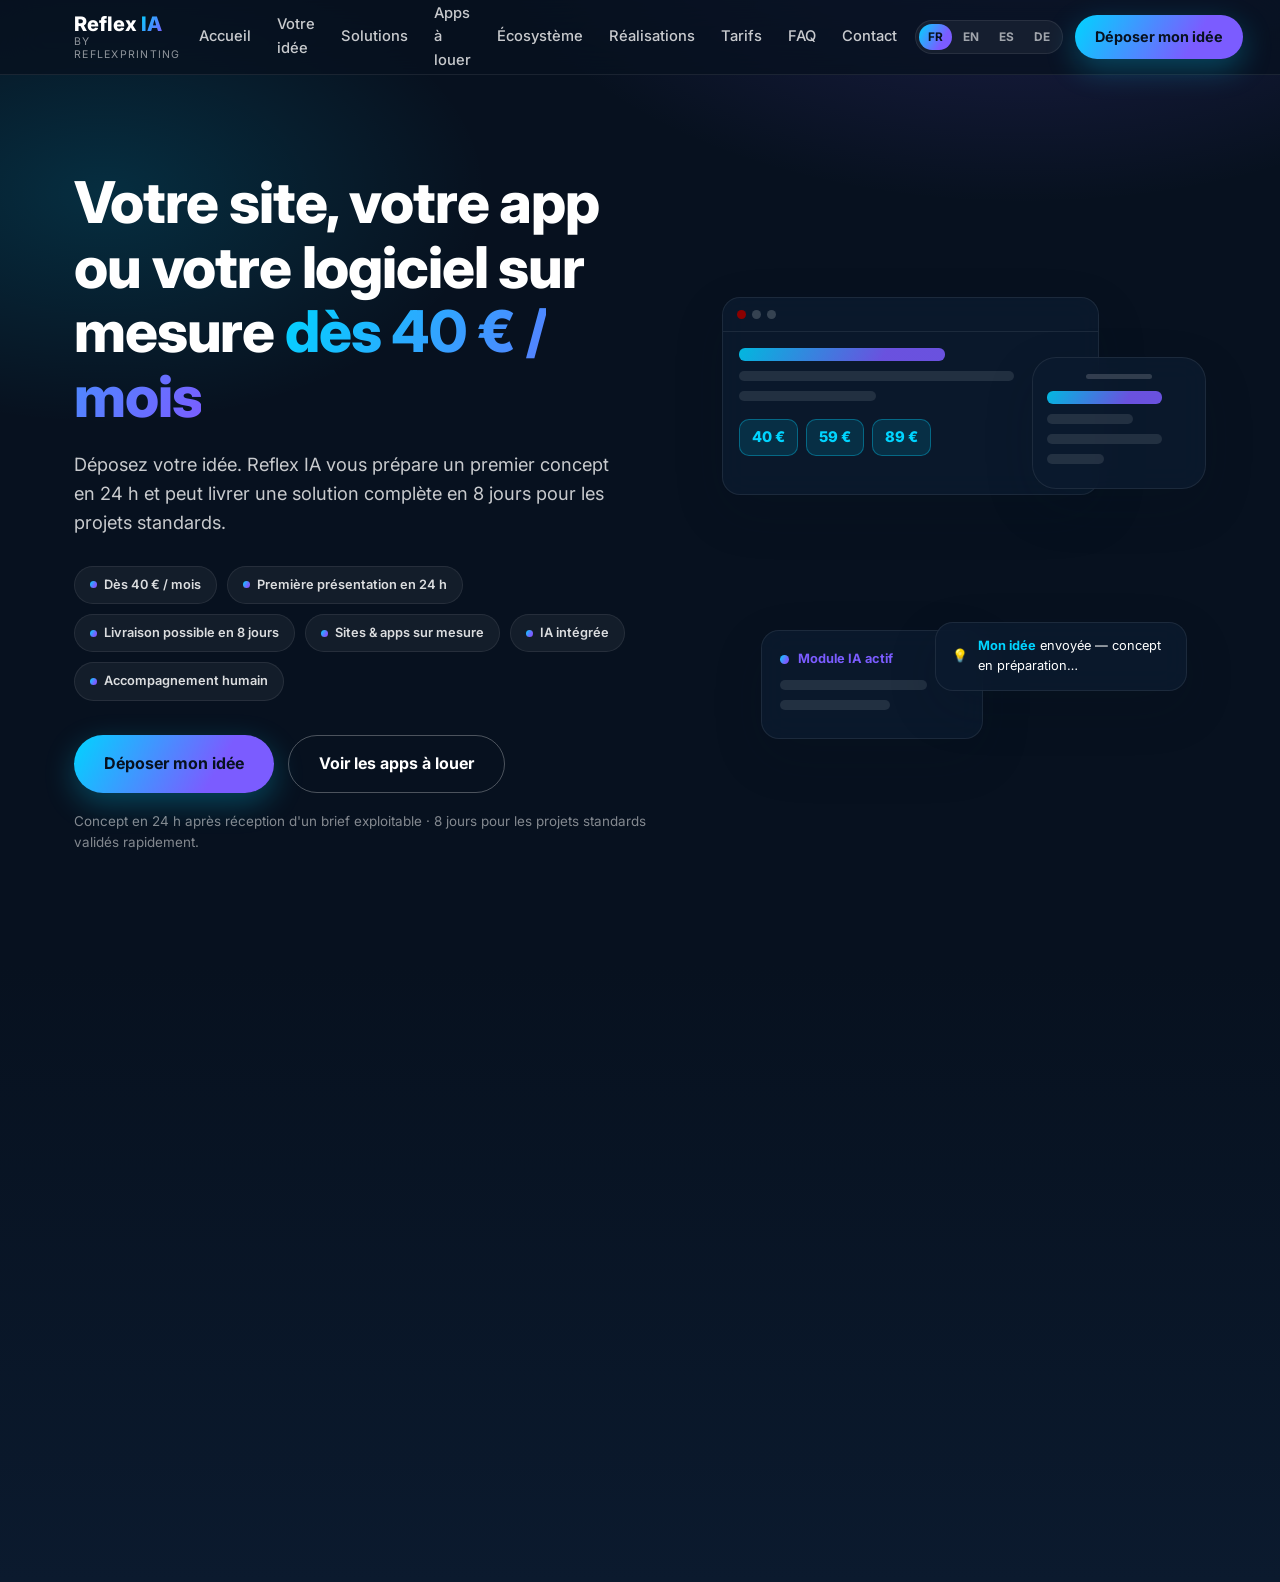
==== commit 0b88fb0c: "Ajout des liens réels sur les 6 modules 100% sur mesure (App Fidélité et App CRM Simple → FoxEngine," ====
--- a/index.html
+++ b/index.html
@@ -268,543 +268,3 @@
           </select>
         </div>
         <div class="form-field">
-          <label for="f-urgence" data-i18n="form.urgency">Niveau d'urgence</label>
-          <select id="f-urgence" name="urgence">
-            <option value="24h">Présentation rapide 24 h</option>
-            <option value="8j">Projet à livrer en 8 jours</option>
-            <option value="perso" data-i18n="form.customproj">Projet personnalisé</option>
-          </select>
-        </div>
-        <div class="form-field">
-          <label for="f-budget" data-i18n="form.budget">Budget souhaité</label>
-          <select id="f-budget" name="budget">
-            <option value="40">40 € / mois</option>
-            <option value="59">59 € / mois</option>
-            <option value="89">89 € / mois</option>
-            <option value="specifique" data-i18n="form.specific">Projet spécifique</option>
-          </select>
-        </div>
-        <div class="form-field">
-          <label for="f-fichier" data-i18n="form.file">Fichier ou image (optionnel)</label>
-          <input type="file" id="f-fichier" name="fichier" accept="image/*,.pdf,.doc,.docx">
-        </div>
-        <div class="form-field full">
-          <label for="f-desc" data-i18n="form.desc">Description de l'idée *</label>
-          <textarea id="f-desc" name="description" required data-i18n-ph="form.descph" placeholder="Décrivez votre besoin avec vos mots : votre activité, votre problème, ce que l'outil doit faire…"></textarea>
-        </div>
-        <label class="form-consent">
-          <input type="checkbox" name="rgpd" required>
-          <span data-i18n="form.rgpd">J'accepte que mes données soient utilisées pour traiter ma demande, conformément au RGPD. Aucune revente, aucun spam.</span>
-        </label>
-        <div class="form-submit">
-          <button type="submit" class="btn btn-primary" data-i18n="form.send">Envoyer mon idée</button>
-          <a href="#contact" class="btn btn-ghost btn-sm" data-i18n="cta.rdv">Prendre rendez-vous</a>
-        </div>
-        <div class="form-success" id="formSuccess" role="status" data-i18n="form.success">Votre idée est bien envoyée. Nous revenons vers vous rapidement avec une première analyse claire.</div>
-      </div>
-    </form>
-  </div>
-</section>
-
-<!-- ================= PROMESSE ================= -->
-<section id="promesse">
-  <div class="container">
-    <div class="section-head reveal">
-      <span class="kicker" data-i18n="promise.kicker">Simple, rapide, professionnel</span>
-      <h2 data-i18n="promise.title">Une idée suffit. Nous construisons le reste.</h2>
-      <p class="section-sub" data-i18n="promise.sub">Vous n'avez pas besoin de connaître le développement, le design, l'IA ou le référencement. Vous nous expliquez votre besoin avec vos mots. Nous transformons votre idée en solution concrète : site internet, application, logiciel métier ou outil IA.</p>
-    </div>
-    <div class="cards">
-      <div class="card reveal"><div class="num">1</div><h3 data-i18n="promise.c1">Vous expliquez votre idée</h3><p data-i18n="promise.c1t">Avec vos mots, sans jargon. Un problème, un besoin, une envie : c'est suffisant pour démarrer.</p></div>
-      <div class="card reveal"><div class="num">2</div><h3 data-i18n="promise.c2">Nous préparons un concept en 24 h</h3><p data-i18n="promise.c2t">Structure, design, fonctionnalités et tarif proposé, à partir d'un brief exploitable.</p></div>
-      <div class="card reveal"><div class="num">3</div><h3 data-i18n="promise.c3">Vous validez la direction</h3><p data-i18n="promise.c3t">Vous gardez le contrôle : vous validez le concept avant que la création commence.</p></div>
-      <div class="card reveal"><div class="num">4</div><h3 data-i18n="promise.c4">Nous créons la solution complète</h3><p data-i18n="promise.c4t">Site, app, PWA ou logiciel métier — design, contenus, mobile et mise en ligne inclus.</p></div>
-      <div class="card reveal"><div class="num">5</div><h3 data-i18n="promise.c5">Vous lancez votre outil</h3><p data-i18n="promise.c5t">En ligne en 8 jours pour les projets standards validés rapidement.</p></div>
-      <div class="card reveal"><div class="num">6</div><h3 data-i18n="promise.c6">Vous êtes accompagné chaque mois</h3><p data-i18n="promise.c6t">Un interlocuteur humain, des ajustements encadrés et un outil qui évolue avec vous.</p></div>
-    </div>
-  </div>
-</section>
-
-<!-- ================= TARIFS ================= -->
-<section class="pricing" id="tarifs">
-  <div class="container">
-    <div class="section-head reveal">
-      <span class="kicker" style="color:var(--blue);-webkit-text-fill-color:var(--blue)" data-i18n="price.kicker">Tarifs transparents</span>
-      <h2 data-i18n="price.title">Des solutions professionnelles de 40 € à 89 € par mois</h2>
-      <p class="section-sub" data-i18n="price.sub">Pas de devis opaque, pas de surprise : trois formules claires, un abonnement mensuel maîtrisé.</p>
-    </div>
-    <div class="price-grid">
-      <!-- Essentiel -->
-      <div class="price-card reveal">
-        <div class="price-name" data-i18n="price.p1name">Essentiel</div>
-        <div class="price-amount">40 €<small data-i18n="price.month"> / mois</small></div>
-        <p class="price-for" data-i18n="price.p1for">Pour une présence simple et professionnelle.</p>
-        <ul class="price-list">
-          <li data-i18n="price.p1f1">Site vitrine simple</li>
-          <li data-i18n="price.p1f2">Page professionnelle</li>
-          <li data-i18n="price.p1f3">Formulaire de contact</li>
-          <li data-i18n="price.p1f4">Version mobile</li>
-          <li data-i18n="price.p1f5">Optimisation de base</li>
-          <li data-i18n="price.p1f6">Accompagnement léger</li>
-          <li data-i18n="price.p1f7">Hébergement ou mise en ligne selon configuration</li>
-        </ul>
-        <a href="#idee" class="btn btn-dark" data-i18n="price.p1cta">Commencer à 40 € / mois</a>
-      </div>
-      <!-- Business -->
-      <div class="price-card featured reveal">
-        <div class="price-tag" data-i18n="price.popular">Le plus choisi</div>
-        <div class="price-name">Business</div>
-        <div class="price-amount">59 €<small data-i18n="price.month"> / mois</small></div>
-        <p class="price-for" data-i18n="price.p2for">Pour les entreprises qui veulent vendre, recevoir des demandes et être plus visibles.</p>
-        <ul class="price-list">
-          <li data-i18n="price.p2f1">Site complet, plusieurs sections / pages</li>
-          <li data-i18n="price.p2f2">SEO de base</li>
-          <li data-i18n="price.p2f3">Contenus optimisés</li>
-          <li data-i18n="price.p2f4">Formulaire avancé</li>
-          <li data-i18n="price.p2f5">Module actualités ou offres</li>
-          <li data-i18n="price.p2f6">Adaptation mobile</li>
-          <li data-i18n="price.p2f7">Accompagnement mensuel</li>
-        </ul>
-        <a href="#idee" class="btn btn-primary" data-i18n="price.p2cta">Choisir Business</a>
-      </div>
-      <!-- Premium App -->
-      <div class="price-card reveal">
-        <div class="price-name">Premium App</div>
-        <div class="price-amount">89 €<small data-i18n="price.month"> / mois</small></div>
-        <p class="price-for" data-i18n="price.p3for">Pour créer un outil plus avancé.</p>
-        <ul class="price-list">
-          <li data-i18n="price.p3f1">Application web ou PWA</li>
-          <li data-i18n="price.p3f2">Espace client ou interface simple</li>
-          <li data-i18n="price.p3f3">Demande / réservation / commande selon métier</li>
-          <li data-i18n="price.p3f4">Notifications ou automatisations simples</li>
-          <li data-i18n="price.p3f5">Intégration IA possible</li>
-          <li data-i18n="price.p3f6">Suivi et accompagnement</li>
-          <li data-i18n="price.p3f7">Évolutions encadrées</li>
-        </ul>
-        <a href="#idee" class="btn btn-dark" data-i18n="price.p3cta">Créer mon app</a>
-      </div>
-    </div>
-    <p class="price-note" data-i18n="price.note">Les prix peuvent varier selon le niveau de personnalisation, les options, les frais externes éventuels et la complexité du projet. Un projet spécifique peut faire l'objet d'un devis personnalisé.</p>
-  </div>
-</section>
-
-<!-- ================= 24H ================= -->
-<section id="h24">
-  <div class="container">
-    <div class="section-head reveal">
-      <span class="kicker" data-i18n="h24.kicker">Vitesse + clarté</span>
-      <h2 data-i18n="h24.title">Premier concept en 24 h</h2>
-      <p class="section-sub" data-i18n="h24.sub">Après réception d'un brief exploitable, Reflex IA prépare une première présentation claire de votre projet : structure, concept, design, fonctionnalités, parcours client et proposition de solution.</p>
-    </div>
-    <div class="cards">
-      <div class="card reveal"><span class="icon">🎨</span><h3 data-i18n="h24.c1">Direction artistique</h3><p data-i18n="h24.c1t">Une première maquette ou un concept visuel aligné sur votre image.</p></div>
-      <div class="card reveal"><span class="icon">🧭</span><h3 data-i18n="h24.c2">Structure &amp; parcours</h3><p data-i18n="h24.c2t">L'architecture du site ou de l'application et le parcours utilisateur recommandé.</p></div>
-      <div class="card reveal"><span class="icon">⚙️</span><h3 data-i18n="h24.c3">Fonctionnalités &amp; tarif</h3><p data-i18n="h24.c3t">Les fonctionnalités recommandées, le tarif mensuel proposé et le délai estimé.</p></div>
-    </div>
-    <div style="text-align:center;margin-top:44px">
-      <a href="#idee" class="btn btn-primary reveal" data-i18n="h24.cta">Envoyer mon brief maintenant</a>
-    </div>
-  </div>
-</section>
-
-<!-- ================= 8 JOURS ================= -->
-<section class="section-light" id="j8">
-  <div class="container">
-    <div class="section-head reveal">
-      <span class="kicker" style="color:var(--blue);-webkit-text-fill-color:var(--blue)" data-i18n="j8.kicker">Planning express</span>
-      <h2 data-i18n="j8.title">Votre solution peut être en ligne en 8 jours</h2>
-      <p class="section-sub" data-i18n="j8.sub">Pour les projets standards, après validation rapide du concept, nous pouvons livrer une solution complète en 8 jours : site, app, formulaire, contenus, design responsive et mise en ligne.</p>
-    </div>
-    <div class="timeline reveal" style="--tl:dark">
-      <div class="tl-step" style="background:var(--white);border-color:var(--line-dark)"><b data-i18n="j8.d1">Jour 1</b><span style="color:var(--ink-soft)" data-i18n="j8.d1t">Réception du brief</span></div>
-      <div class="tl-step" style="background:var(--white);border-color:var(--line-dark)"><b data-i18n="j8.d2">Jour 2</b><span style="color:var(--ink-soft)" data-i18n="j8.d2t">Présentation du concept</span></div>
-      <div class="tl-step" style="background:var(--white);border-color:var(--line-dark)"><b data-i18n="j8.d3">Jour 3</b><span style="color:var(--ink-soft)" data-i18n="j8.d3t">Validation et ajustements</span></div>
-      <div class="tl-step" style="background:var(--white);border-color:var(--line-dark)"><b data-i18n="j8.d46">Jours 4-6</b><span style="color:var(--ink-soft)" data-i18n="j8.d46t">Création</span></div>
-      <div class="tl-step" style="background:var(--white);border-color:var(--line-dark)"><b data-i18n="j8.d7">Jour 7</b><span style="color:var(--ink-soft)" data-i18n="j8.d7t">Tests</span></div>
-      <div class="tl-step" style="background:var(--white);border-color:var(--line-dark)"><b data-i18n="j8.d8">Jour 8</b><span style="color:var(--ink-soft)" data-i18n="j8.d8t">Mise en ligne 🚀</span></div>
-    </div>
-    <p class="legal-note" data-i18n="j8.note">Le délai de 8 jours concerne les projets standards avec validation rapide des contenus. Les logiciels métier complexes font l'objet d'un calendrier adapté.</p>
-  </div>
-</section>
-
-<!-- ================= SOLUTIONS ================= -->
-<section id="solutions">
-  <div class="container">
-    <div class="section-head reveal">
-      <span class="kicker" data-i18n="sol.kicker">Sur mesure</span>
-      <h2 data-i18n="sol.title">Sites, apps, logiciels : nous créons ce dont vous avez réellement besoin</h2>
-    </div>
-    <div class="cards">
-      <div class="card reveal"><span class="icon">🌐</span><h3 data-i18n="sol.c1">Site internet sur mesure</h3><p data-i18n="sol.c1t">Site vitrine, site commerce, site restaurant, site artisan, site premium, site multilingue.</p></div>
-      <div class="card reveal"><span class="icon">📱</span><h3 data-i18n="sol.c2">Application web / PWA</h3><p data-i18n="sol.c2t">Application installable sur mobile, interface client, réservation, commande, carte digitale, suivi, espace utilisateur.</p></div>
-      <div class="card reveal"><span class="icon">🧩</span><h3 data-i18n="sol.c3">Logiciel métier personnalisé</h3><p data-i18n="sol.c3t">CRM, gestion client, tableaux de bord, outils internes, automatisations, reporting.</p></div>
-      <div class="card reveal"><span class="icon">🤖</span><h3 data-i18n="sol.c4">IA intégrée</h3><p data-i18n="sol.c4t">Génération de contenus, assistant métier, génération de visuels, traduction, automatisation, aide commerciale.</p></div>
-      <div class="card reveal"><span class="icon">📈</span><h3 data-i18n="sol.c5">Référencement &amp; visibilité</h3><p data-i18n="sol.c5t">SEO local, contenus optimisés, pages métier, données structurées, visibilité Google et moteurs IA.</p></div>
-      <div class="card reveal"><span class="icon">📣</span><h3 data-i18n="sol.c6">Communication digitale</h3><p data-i18n="sol.c6t">Visuels, posts réseaux sociaux, fiches produits, promotions, newsletters, campagnes.</p></div>
-    </div>
-  </div>
-</section>
-
-<!-- ================= APPS À LOUER (LOVVI) ================= -->
-<section class="section-light" id="apps">
-  <div class="container">
-    <div class="section-head reveal">
-      <span class="kicker" style="color:var(--blue);-webkit-text-fill-color:var(--blue)" data-i18n="apps.kicker">Démarrage express</span>
-      <h2 data-i18n="apps.title">Une application à votre nom, prête en quelques jours — propulsée par Lovvi</h2>
-      <p class="section-sub" data-i18n="apps.sub">Plutôt que de repartir de zéro, Reflex IA s'appuie sur <strong>Lovvi</strong>, notre plateforme sœur qui propose une app par métier : le même moteur puissant, décliné pour votre activité, avec uniquement les fonctions utiles. Application à votre nom et votre logo, 0 % de commission, dès 1,50 € HT / jour. Choisissez votre métier ci-dessous, nous l'adaptons à votre image.</p>
-    </div>
-    <div class="lovvi-grid">
-      <a class="lovvi-card reveal" href="https://lovvi.fr/metiers/food" target="_blank" rel="noopener noreferrer"><span class="lovvi-badge">Disponible</span><div class="icon">🍴</div><h3>Lovvi Restauration</h3><p>Commande, réservation, carte digitale, click &amp; collect.</p><span class="lovvi-tag">Découvrir sur Lovvi →</span></a>
-      <a class="lovvi-card reveal" href="https://lovvi.fr/metiers/hair" target="_blank" rel="noopener noreferrer"><span class="lovvi-badge">Disponible</span><div class="icon">✂️</div><h3>Lovvi Coiffure</h3><p>Réservation, rappels automatiques, fidélité.</p><span class="lovvi-tag">Découvrir sur Lovvi →</span></a>
-      <a class="lovvi-card reveal" href="https://lovvi.fr/metiers/beauty" target="_blank" rel="noopener noreferrer"><span class="lovvi-badge">Disponible</span><div class="icon">💄</div><h3>Lovvi Beauté</h3><p>Institut, rendez-vous, offres et fidélisation.</p><span class="lovvi-tag">Découvrir sur Lovvi →</span></a>
-      <a class="lovvi-card reveal" href="https://lovvi.fr/metiers/barber" target="_blank" rel="noopener noreferrer"><span class="lovvi-badge">Disponible</span><div class="icon">💈</div><h3>Lovvi Barbier</h3><p>Agenda, fidélité, notifications clients.</p><span class="lovvi-tag">Découvrir sur Lovvi →</span></a>
-      <a class="lovvi-card reveal" href="https://lovvi.fr/metiers/pets" target="_blank" rel="noopener noreferrer"><span class="lovvi-badge">Disponible</span><div class="icon">🐾</div><h3>Lovvi Animaliers</h3><p>Toilettage, garde, rendez-vous, fidélité.</p><span class="lovvi-tag">Découvrir sur Lovvi →</span></a>
-      <a class="lovvi-card reveal" href="https://lovvi.fr/metiers/spa" target="_blank" rel="noopener noreferrer"><span class="lovvi-badge">Disponible</span><div class="icon">🧖</div><h3>Lovvi Bien-être</h3><p>Spa, soins, réservation et suivi client.</p><span class="lovvi-tag">Découvrir sur Lovvi →</span></a>
-      <a class="lovvi-card reveal" href="https://lovvi.fr/metiers/care" target="_blank" rel="noopener noreferrer"><span class="lovvi-badge">Disponible</span><div class="icon">🤲</div><h3>Lovvi Service à la personne</h3><p>Planning, confidentialité, suivi des interventions.</p><span class="lovvi-tag">Découvrir sur Lovvi →</span></a>
-      <a class="lovvi-card reveal" href="https://lovvi.fr/metiers/coach" target="_blank" rel="noopener noreferrer"><span class="lovvi-badge">Disponible</span><div class="icon">🧘</div><h3>Lovvi Coaching</h3><p>Séances, suivi client, programmes personnalisés.</p><span class="lovvi-tag">Découvrir sur Lovvi →</span></a>
-      <a class="lovvi-card reveal" href="https://lovvi.fr/metiers/fit" target="_blank" rel="noopener noreferrer"><span class="lovvi-badge">Disponible</span><div class="icon">🏋️</div><h3>Lovvi Sport</h3><p>Studio, cours, abonnements, fidélité.</p><span class="lovvi-tag">Découvrir sur Lovvi →</span></a>
-      <a class="lovvi-card reveal" href="https://lovvi.fr/metiers/med" target="_blank" rel="noopener noreferrer"><span class="lovvi-badge">En préparation</span><div class="icon">🩺</div><h3>Lovvi Santé</h3><p>Prise de rendez-vous dans un cadre sécurisé.</p><span class="lovvi-tag">Découvrir sur Lovvi →</span></a>
-      <a class="lovvi-card reveal" href="https://lovvi.fr/metiers/pro" target="_blank" rel="noopener noreferrer"><span class="lovvi-badge">Disponible</span><div class="icon">🏢</div><h3>Lovvi Entreprises</h3><p>Rendez-vous professionnels sur une seule plateforme.</p><span class="lovvi-tag">Découvrir sur Lovvi →</span></a>
-      <a class="lovvi-card reveal" href="https://lovvi.fr/metiers/agenda" target="_blank" rel="noopener noreferrer"><span class="lovvi-badge">Disponible</span><div class="icon">📅</div><h3>Lovvi Rendez-vous</h3><p>Planning unifié, rappels, gestion des créneaux.</p><span class="lovvi-tag">Découvrir sur Lovvi →</span></a>
-      <a class="lovvi-card reveal" href="https://lovvi.fr/metiers/book" target="_blank" rel="noopener noreferrer"><span class="lovvi-badge">Disponible</span><div class="icon">📖</div><h3>Lovvi Réservation</h3><p>Toutes vos réservations sur une seule plateforme.</p><span class="lovvi-tag">Découvrir sur Lovvi →</span></a>
-      <a class="lovvi-card reveal" href="https://lovvi.fr/metiers/services" target="_blank" rel="noopener noreferrer"><span class="lovvi-badge">Disponible</span><div class="icon">🔨</div><h3>Lovvi Artisans</h3><p>Devis, demandes clients, visibilité locale.</p><span class="lovvi-tag">Découvrir sur Lovvi →</span></a>
-      <a class="lovvi-card reveal" href="https://lovvi.fr/metiers/hotel" target="_blank" rel="noopener noreferrer"><span class="lovvi-badge">Disponible</span><div class="icon">🏨</div><h3>Lovvi Hôtellerie</h3><p>Hôtel-restaurant, réservations, service client.</p><span class="lovvi-tag">Découvrir sur Lovvi →</span></a>
-      <a class="lovvi-card reveal" href="https://lovvi.fr/metiers/event" target="_blank" rel="noopener noreferrer"><span class="lovvi-badge">Disponible</span><div class="icon">🎉</div><h3>Lovvi Événementiel</h3><p>Billetterie et contrôle d'entrée, sans commission par billet.</p><span class="lovvi-tag">Découvrir sur Lovvi →</span></a>
-      <a class="lovvi-card reveal" href="https://lovvi.fr/metiers/shop" target="_blank" rel="noopener noreferrer"><span class="lovvi-badge">Disponible</span><div class="icon">🛍️</div><h3>Lovvi Commerce</h3><p>Boutique, catalogue, offres et fidélisation.</p><span class="lovvi-tag">Découvrir sur Lovvi →</span></a>
-      <a class="lovvi-card reveal" href="https://lovvi.fr/metiers/market" target="_blank" rel="noopener noreferrer"><span class="lovvi-badge">Disponible</span><div class="icon">🥕</div><h3>Lovvi Alimentation</h3><p>Commerce de bouche, click &amp; collect, fidélité.</p><span class="lovvi-tag">Découvrir sur Lovvi →</span></a>
-      <a class="lovvi-card reveal" href="https://lovvi.fr/metiers/auto" target="_blank" rel="noopener noreferrer"><span class="lovvi-badge">Disponible</span><div class="icon">🚗</div><h3>Lovvi Automobile</h3><p>Garage, rendez-vous, suivi véhicule.</p><span class="lovvi-tag">Découvrir sur Lovvi →</span></a>
-      <a class="lovvi-card reveal" href="https://lovvi.fr/metiers/estate" target="_blank" rel="noopener noreferrer"><span class="lovvi-badge">Disponible</span><div class="icon">🏡</div><h3>Lovvi Immobilier</h3><p>Annonces, contacts, suivi client sur une plateforme.</p><span class="lovvi-tag">Découvrir sur Lovvi →</span></a>
-      <a class="lovvi-card reveal" href="https://lovvi.fr/metiers/formation" target="_blank" rel="noopener noreferrer"><span class="lovvi-badge">Disponible</span><div class="icon">🎓</div><h3>Lovvi Formation</h3><p>Toute la galaxie de la formation, à votre nom.</p><span class="lovvi-tag">Découvrir sur Lovvi →</span></a>
-      <a class="lovvi-card reveal" href="https://lovvi.fr/metiers/racket" target="_blank" rel="noopener noreferrer"><span class="lovvi-badge">Disponible</span><div class="icon">🎾</div><h3>Lovvi Padel &amp; Tennis</h3><p>Club, réservation de terrains, adhésions.</p><span class="lovvi-tag">Découvrir sur Lovvi →</span></a>
-      <a class="lovvi-card reveal" href="https://lovvi.fr/metiers/stars" target="_blank" rel="noopener noreferrer"><span class="lovvi-badge">Disponible</span><div class="icon">⭐</div><h3>Lovvi stars</h3><p>Cérémonie d'awards et communauté d'artistes premium.</p><span class="lovvi-tag">Découvrir sur Lovvi →</span></a>
-    </div>
-    <p class="apps-key reveal">Votre métier n'apparaît pas dans la liste ? <a href="https://lovvi.fr" target="_blank" rel="noopener noreferrer">Voir tous les métiers sur Lovvi →</a> ou <a href="#idee">déposez votre idée</a>, nous l'adaptons.</p>
-
-    <div class="section-head reveal" style="margin-top:70px">
-      <span class="kicker" style="color:var(--violet);-webkit-text-fill-color:var(--violet)">100 % sur mesure</span>
-      <h2 style="font-size:clamp(1.5rem,3vw,2rem)">Vous préférez un module construit uniquement pour vous ?</h2>
-      <p class="section-sub">En complément de Lovvi, Reflex IA construit aussi des modules 100 % sur mesure, à votre logique métier.</p>
-    </div>
-    <div class="apps-grid">
-      <div class="app-card reveal">
-        <div class="app-head"><div class="app-ico">💳</div><div><h3 data-i18n="apps.a1">App Fidélité</h3><span class="app-for" data-i18n="apps.a1for">Commerces, boucheries, restaurants, salons, boutiques</span></div></div>
-        <ul class="app-feats">
-          <li data-i18n="apps.a1f1">Carte fidélité digitale</li>
-          <li data-i18n="apps.a1f2">Client sur mobile</li>
-          <li data-i18n="apps.a1f3">Bons et offres</li>
-          <li data-i18n="apps.a1f4">Notifications</li>
-          <li data-i18n="apps.a1f5">Suivi client</li>
-        </ul>
-        <div class="app-price" data-i18n="apps.from59">À partir de 59 € / mois</div>
-        <div class="app-actions"><a href="#idee" class="btn btn-dark btn-sm" data-i18n="apps.rent">Louer cette app</a><a href="#idee" class="btn btn-ghost btn-sm" data-i18n="apps.adapt">Adapter à mon métier</a></div>
-      </div>
-      <div class="app-card reveal">
-        <div class="app-head"><div class="app-ico">🍽️</div><div><h3 data-i18n="apps.a2">App Restaurant</h3><span class="app-for" data-i18n="apps.a2for">Restaurants, snacks, pizzerias, bars</span></div></div>
-        <ul class="app-feats">
-          <li data-i18n="apps.a2f1">Carte produits</li>
-          <li data-i18n="apps.a2f2">Commande &amp; réservation</li>
-          <li data-i18n="apps.a2f3">Click &amp; collect</li>
-          <li data-i18n="apps.a2f4">Suivi de commande</li>
-          <li data-i18n="apps.a2f5">Promotions</li>
-        </ul>
-        <div class="app-price" data-i18n="apps.from59">À partir de 59 € / mois</div>
-        <div class="app-actions"><a href="#idee" class="btn btn-dark btn-sm" data-i18n="apps.rent">Louer cette app</a><a href="#idee" class="btn btn-ghost btn-sm" data-i18n="apps.adapt">Adapter à mon métier</a></div>
-      </div>
-      <div class="app-card reveal">
-        <div class="app-head"><div class="app-ico">🎉</div><div><h3 data-i18n="apps.a3">App Événementiel</h3><span class="app-for" data-i18n="apps.a3for">Mariages, soirées, clubs, entreprises</span></div></div>
-        <ul class="app-feats">
-          <li data-i18n="apps.a3f1">Présentation événement</li>
-          <li data-i18n="apps.a3f2">Inscriptions &amp; invitations</li>
-          <li data-i18n="apps.a3f3">Planning</li>
-          <li data-i18n="apps.a3f4">Galerie</li>
-          <li data-i18n="apps.a3f5">Messages</li>
-        </ul>
-        <div class="app-price" data-i18n="apps.from40">À partir de 40 € / mois</div>
-        <div class="app-actions"><a href="#idee" class="btn btn-dark btn-sm" data-i18n="apps.rent">Louer cette app</a><a href="#idee" class="btn btn-ghost btn-sm" data-i18n="apps.adapt">Adapter à mon métier</a></div>
-      </div>
-      <div class="app-card reveal">
-        <div class="app-head"><div class="app-ico">🏪</div><div><h3 data-i18n="apps.a4">App Commerce Local</h3><span class="app-for" data-i18n="apps.a4for">Boutiques et artisans</span></div></div>
-        <ul class="app-feats">
-          <li data-i18n="apps.a4f1">Catalogue</li>
-          <li data-i18n="apps.a4f2">Demandes clients</li>
-          <li data-i18n="apps.a4f3">Offres &amp; actualités</li>
-          <li data-i18n="apps.a4f4">Formulaire</li>
-          <li data-i18n="apps.a4f5">Fidélisation</li>
-        </ul>
-        <div class="app-price" data-i18n="apps.from40">À partir de 40 € / mois</div>
-        <div class="app-actions"><a href="#idee" class="btn btn-dark btn-sm" data-i18n="apps.rent">Louer cette app</a><a href="#idee" class="btn btn-ghost btn-sm" data-i18n="apps.adapt">Adapter à mon métier</a></div>
-      </div>
-      <div class="app-card reveal">
-        <div class="app-head"><div class="app-ico">📇</div><div><h3 data-i18n="apps.a5">App CRM Simple</h3><span class="app-for" data-i18n="apps.a5for">Petites entreprises</span></div></div>
-        <ul class="app-feats">
-          <li data-i18n="apps.a5f1">Fiches clients</li>
-          <li data-i18n="apps.a5f2">Suivi des demandes</li>
-          <li data-i18n="apps.a5f3">Rappels</li>
-          <li data-i18n="apps.a5f4">Historique</li>
-          <li data-i18n="apps.a5f5">Statistiques simples</li>
-        </ul>
-        <div class="app-price" data-i18n="apps.from59">À partir de 59 € / mois</div>
-        <div class="app-actions"><a href="#idee" class="btn btn-dark btn-sm" data-i18n="apps.rent">Louer cette app</a><a href="#idee" class="btn btn-ghost btn-sm" data-i18n="apps.adapt">Adapter à mon métier</a></div>
-      </div>
-      <div class="app-card reveal">
-        <div class="app-head"><div class="app-ico">✨</div><div><h3 data-i18n="apps.a6">App IA Contenus</h3><span class="app-for" data-i18n="apps.a6for">Entreprises qui publient souvent</span></div></div>
-        <ul class="app-feats">
-          <li data-i18n="apps.a6f1">Génération de textes</li>
-          <li data-i18n="apps.a6f2">Idées de posts</li>
-          <li data-i18n="apps.a6f3">Fiches produits</li>
-          <li data-i18n="apps.a6f4">Traductions</li>
-          <li data-i18n="apps.a6f5">Contenus SEO</li>
-        </ul>
-        <div class="app-price" data-i18n="apps.from59">À partir de 59 € / mois</div>
-        <div class="app-actions"><a href="#idee" class="btn btn-dark btn-sm" data-i18n="apps.rent">Louer cette app</a><a href="#idee" class="btn btn-ghost btn-sm" data-i18n="apps.adapt">Adapter à mon métier</a></div>
-      </div>
-    </div>
-    <p class="apps-key reveal" data-i18n="apps.key">Louer une base existante coûte moins cher, va plus vite et permet d'avoir une solution professionnelle rapidement.</p>
-  </div>
-</section>
-
-<!-- ================= ÉCOSYSTÈME ================= -->
-<section id="ecosysteme">
-  <div class="container">
-    <div class="section-head reveal">
-      <span class="kicker">Un groupe, plusieurs plateformes</span>
-      <h2>Reflex IA, la porte d'entrée de tout l'écosystème ReflexPrinting</h2>
-      <p class="section-sub">Sur mesure ou prêt à l'emploi, application ou support imprimé : Reflex IA analyse votre besoin et vous oriente vers la bonne plateforme du groupe — ou la construit elle-même si elle n'existe pas encore.</p>
-    </div>
-    <div class="eco-grid">
-      <a class="eco-card reveal" href="https://lovvi.fr" target="_blank" rel="noopener noreferrer">
-        <div class="eco-logo">Lovvi</div>
-        <p class="eco-tag">Apps métier prêtes à louer · 0 % commission</p>
-        <p>Une application à votre nom pour votre restaurant, salon, commerce, artisan ou activité de service : commande, réservation, fidélité, click &amp; collect. Un moteur unique décliné pour 23 métiers, sans commission, dès 1,50 € HT / jour.</p>
-        <span class="eco-cta">Découvrir Lovvi →</span>
-      </a>
-      <a class="eco-card reveal" href="https://www.my-foxengine.com" target="_blank" rel="noopener noreferrer">
-        <div class="eco-logo">FoxEngine</div>
-        <p class="eco-tag">Fidélité &amp; CRM commerçants</p>
-        <p>Carte de fidélité digitale, caisse tactile, notifications push illimitées et gratuites, anniversaires automatisés, bons d'achat infalsifiables : la solution de fidélisation nouvelle génération pour boucheries, boulangeries, restaurants et commerces de proximité.</p>
-        <span class="eco-cta">Découvrir FoxEngine →</span>
-      </a>
-      <a class="eco-card reveal" href="https://www.validovisuel.com" target="_blank" rel="noopener noreferrer">
-        <div class="eco-logo">Valido Visuel</div>
-        <p class="eco-tag">Validation collaborative de visuels</p>
-        <p>Chaque visuel validé, chaque décision tracée : approbation d'un clic, horodatage automatique, suivi des modifications et téléchargement bloqué tant que tous les avis ne sont pas réunis. Idéal pour agences, équipes créatives et validation client.</p>
-        <span class="eco-cta">Découvrir Valido Visuel →</span>
-      </a>
-      <a class="eco-card reveal" href="https://www.reflexprinting.fr" target="_blank" rel="noopener noreferrer">
-        <div class="eco-logo">ReflexPrinting</div>
-        <p class="eco-tag">Impression &amp; signalétique</p>
-        <p>Flyers, cartes de visite, dépliants, affiches, bâches, panneaux, roll-up, PLV : l'imprimerie qui allie assistant IA et humains derrière chaque commande, avec devis instantané, contrôle de fichier gratuit et délais de 48 à 72 h.</p>
-        <span class="eco-cta">Découvrir ReflexPrinting →</span>
-      </a>
-    </div>
-  </div>
-</section>
-
-<!-- ================= RÉALISATIONS ================= -->
-<section id="realisations">
-  <div class="container">
-    <div class="section-head reveal">
-      <span class="kicker" data-i18n="work.kicker">Preuves concrètes</span>
-      <h2 data-i18n="work.title">Des projets réels, déjà construits</h2>
-    </div>
-    <div class="proof-grid">
-      <div class="proof-card reveal">
-        <div class="proof-logo">FoxEngine <small>CRM Fidélité · PWA</small></div>
-        <div class="proof-tags"><span>PWA</span><span>Multi-boutiques</span><span>SMS &amp; Push</span><span>RGPD</span><span>Rôles utilisateurs</span></div>
-        <p data-i18n="work.fox">Application CRM fidélité complète : segmentation client, interface admin, notifications SMS et push, gestion multi-boutiques, conformité RGPD.</p>
-        <div class="proof-msg" data-i18n="work.foxmsg">Reflex IA sait créer des logiciels métier sérieux, sécurisés et évolutifs.</div>
-        <a class="proof-link" href="https://www.my-foxengine.com" target="_blank" rel="noopener noreferrer">Voir my-foxengine.com →</a>
-      </div>
-      <div class="proof-card reveal">
-        <div class="proof-logo">Le Bœuf Tricolore <small>Réseau boucheries</small></div>
-        <div class="proof-tags"><span>Sites locaux</span><span>SEO</span><span>Promotions</span><span>Recettes interactives</span></div>
-        <p data-i18n="work.bbt">Sites locaux, pages SEO, promotions, recettes interactives, contenus commerciaux, communication digitale et identité visuelle.</p>
-        <div class="proof-msg" data-i18n="work.bbtmsg">Reflex IA sait digitaliser un commerce local avec une approche concrète et commerciale.</div>
-      </div>
-      <div class="proof-card reveal">
-        <div class="proof-logo">Manogo <small>Projet digital sur mesure</small></div>
-        <div class="proof-tags"><span>Expérience client</span><span>Interface moderne</span><span>Logique métier</span></div>
-        <p data-i18n="work.manogo">Projet digital sur mesure, orienté expérience client, avec une interface moderne et une logique métier personnalisée.</p>
-        <div class="proof-msg" data-i18n="work.manogomsg">Chaque projet a sa propre logique. Reflex IA la construit avec vous.</div>
-      </div>
-    </div>
-    <div class="portfolio-tags reveal">
-      <span data-i18n="work.t1">Sites restaurants</span><span data-i18n="work.t2">Sites commerces</span><span data-i18n="work.t3">Apps fidélité</span><span>CRM</span><span data-i18n="work.t4">Outils de réservation</span><span data-i18n="work.t5">Interfaces admin</span><span data-i18n="work.t6">Outils IA</span><span data-i18n="work.t7">Pages SEO locales</span><span data-i18n="work.t8">Apps métier</span>
-    </div>
-    <div style="text-align:center">
-      <a href="#idee" class="btn btn-primary reveal" data-i18n="work.cta">Je veux une solution comme celle-ci</a>
-    </div>
-  </div>
-</section>
-
-<!-- ================= IA UTILE ================= -->
-<section class="ia-band" id="ia">
-  <div class="container">
-    <div class="section-head reveal">
-      <span class="kicker" data-i18n="ia.kicker">Intelligence artificielle</span>
-      <h2 data-i18n="ia.title">L'IA intégrée à votre activité, pas juste un gadget</h2>
-      <p class="section-sub" data-i18n="ia.sub">Reflex IA utilise l'intelligence artificielle pour accélérer la création, améliorer les contenus, automatiser certaines tâches et créer des outils plus intelligents. Mais chaque solution reste pilotée par une vraie logique métier et un accompagnement humain.</p>
-    </div>
-    <div class="ia-grid reveal">
-      <div class="ia-item" data-i18n="ia.f1">Génération de pages</div>
-      <div class="ia-item" data-i18n="ia.f2">Génération de contenus</div>
-      <div class="ia-item" data-i18n="ia.f3">Traduction multilingue</div>
-      <div class="ia-item" data-i18n="ia.f4">Génération de visuels</div>
-      <div class="ia-item" data-i18n="ia.f5">Assistants clients</div>
-      <div class="ia-item" data-i18n="ia.f6">Assistants internes</div>
-      <div class="ia-item" data-i18n="ia.f7">Aide à la vente</div>
-      <div class="ia-item" data-i18n="ia.f8">Automatisation</div>
-      <div class="ia-item" data-i18n="ia.f9">Référencement IA</div>
-    </div>
-    <p class="ia-motto reveal" data-i18n-html="ia.motto">L'IA accélère. <span>L'humain décide.</span> Votre métier reste au centre.</p>
-  </div>
-</section>
-
-<!-- ================= MÉTIERS ================= -->
-<section class="section-light" id="metiers">
-  <div class="container">
-    <div class="section-head reveal">
-      <span class="kicker" style="color:var(--blue);-webkit-text-fill-color:var(--blue)" data-i18n="met.kicker">Pour qui ?</span>
-      <h2 data-i18n="met.title">Chaque métier peut avoir son outil</h2>
-      <p class="section-sub" data-i18n="met.sub">Site, application, fidélité, réservation, commande, communication, automatisation, IA, visibilité : nous adaptons la solution à votre activité.</p>
-    </div>
-    <div class="metiers-grid">
-      <div class="metier-card reveal"><div class="icon">🍴</div><h3 data-i18n="met.m1">Restaurant</h3><p data-i18n="met.m1t">Commande, réservation, carte digitale</p></div>
-      <div class="metier-card reveal"><div class="icon">🥩</div><h3 data-i18n="met.m2">Boucherie</h3><p data-i18n="met.m2t">Fidélité, promotions, click &amp; collect</p></div>
-      <div class="metier-card reveal"><div class="icon">🛍️</div><h3 data-i18n="met.m3">Commerce</h3><p data-i18n="met.m3t">Catalogue, offres, fidélisation</p></div>
-      <div class="metier-card reveal"><div class="icon">🔧</div><h3 data-i18n="met.m4">Artisan</h3><p data-i18n="met.m4t">Demandes de devis, visibilité locale</p></div>
-      <div class="metier-card reveal"><div class="icon">💇</div><h3 data-i18n="met.m5">Coiffeur / Esthétique</h3><p data-i18n="met.m5t">Réservation, rappels, fidélité</p></div>
-      <div class="metier-card reveal"><div class="icon">🏠</div><h3 data-i18n="met.m6">Immobilier</h3><p data-i18n="met.m6t">Annonces, contacts, suivi client</p></div>
-      <div class="metier-card reveal"><div class="icon">🎪</div><h3 data-i18n="met.m7">Événementiel</h3><p data-i18n="met.m7t">Inscriptions, invitations, planning</p></div>
-      <div class="metier-card reveal"><div class="icon">🤝</div><h3 data-i18n="met.m8">Association</h3><p data-i18n="met.m8t">Adhésions, actualités, communication</p></div>
-      <div class="metier-card reveal"><div class="icon">🏢</div><h3>PME</h3><p data-i18n="met.m9t">CRM, outils internes, automatisation</p></div>
-      <div class="metier-card reveal"><div class="icon">🌍</div><h3 data-i18n="met.m10">Réseau multi-sites</h3><p data-i18n="met.m10t">Sites locaux, gestion centralisée</p></div>
-    </div>
-  </div>
-</section>
-
-<!-- ================= MÉTHODE ================= -->
-<section id="methode">
-  <div class="container">
-    <div class="section-head reveal">
-      <span class="kicker" data-i18n="meth.kicker">Notre méthode</span>
-      <h2 data-i18n="meth.title">Une méthode simple pour aller vite</h2>
-    </div>
-    <div class="method-grid">
-      <div class="method-step reveal"><b data-i18n="meth.s1">Vous déposez votre idée</b><span data-i18n="meth.s1t">Formulaire simple, avec vos mots.</span></div>
-      <div class="method-step reveal"><b data-i18n="meth.s2">Nous analysons le besoin</b><span data-i18n="meth.s2t">Métier, objectifs, contraintes.</span></div>
-      <div class="method-step reveal"><b data-i18n="meth.s3">Concept en 24 h</b><span data-i18n="meth.s3t">Structure, design, fonctionnalités, tarif.</span></div>
-      <div class="method-step reveal"><b data-i18n="meth.s4">Vous validez</b><span data-i18n="meth.s4t">Vous gardez le contrôle de la direction.</span></div>
-      <div class="method-step reveal"><b data-i18n="meth.s5">Nous développons</b><span data-i18n="meth.s5t">Création complète de la solution.</span></div>
-      <div class="method-step reveal"><b data-i18n="meth.s6">Nous testons</b><span data-i18n="meth.s6t">Mobile, vitesse, parcours, qualité.</span></div>
-      <div class="method-step reveal"><b data-i18n="meth.s7">Nous mettons en ligne</b><span data-i18n="meth.s7t">Lancement propre et vérifié.</span></div>
-      <div class="method-step reveal"><b data-i18n="meth.s8">Nous vous accompagnons</b><span data-i18n="meth.s8t">Chaque mois, un suivi humain.</span></div>
-    </div>
-    <p class="method-quote reveal" data-i18n-html="meth.quote">Vous gardez votre énergie pour votre métier. <span>Reflex IA s'occupe de votre solution digitale.</span></p>
-  </div>
-</section>
-
-<!-- ================= FAQ ================= -->
-<section class="section-light" id="faq">
-  <div class="container">
-    <div class="section-head reveal">
-      <span class="kicker" style="color:var(--blue);-webkit-text-fill-color:var(--blue)">FAQ</span>
-      <h2 data-i18n="faq.title">Questions fréquentes</h2>
-    </div>
-    <div class="faq-list">
-      <div class="faq-item reveal">
-        <button class="faq-q">Est-ce vraiment du sur mesure ?</button>
-        <div class="faq-a"><p>Oui. Nous partons de votre idée, de votre métier et de vos objectifs. Certaines solutions peuvent utiliser une base existante pour aller plus vite et réduire le coût, mais l'habillage, les contenus, les fonctionnalités et le parcours sont adaptés à votre besoin.</p></div>
-      </div>
-      <div class="faq-item reveal">
-        <button class="faq-q">Que comprend l'abonnement de 40 € à 89 € ?</button>
-        <div class="faq-a"><p>Selon la formule, l'abonnement peut inclure la création, la mise en ligne, l'accompagnement, les ajustements encadrés, la maintenance légère et certaines évolutions. Les options spécifiques sont précisées avant validation.</p></div>
-      </div>
-      <div class="faq-item reveal">
-        <button class="faq-q">Est-ce que je suis propriétaire du site ou de l'application ?</button>
-        <div class="faq-a"><p>Cela dépend du modèle choisi : abonnement, location d'application, licence ou développement spécifique. Les conditions exactes (propriété, licence, portabilité) sont précisées clairement dans votre proposition, avant tout engagement.</p></div>
-      </div>
-      <div class="faq-item reveal">
-        <button class="faq-q">Peut-on créer une app très spécifique ?</button>
-        <div class="faq-a"><p>Oui, mais les projets complexes peuvent sortir des formules 40 € à 89 € / mois et nécessiter un devis personnalisé.</p></div>
-      </div>
-      <div class="faq-item reveal">
-        <button class="faq-q">Que signifie présentation en 24 h ?</button>
-        <div class="faq-a"><p>Cela signifie que nous préparons un premier concept clair à partir d'un brief exploitable : structure, idée, design, fonctionnalités et proposition.</p></div>
-      </div>
-      <div class="faq-item reveal">
-        <button class="faq-q">Le délai de 8 jours est-il garanti ?</button>
-        <div class="faq-a"><p>Il est possible pour les projets standards, avec validation rapide et contenus disponibles. Les projets complexes demandent un planning adapté.</p></div>
-      </div>
-      <div class="faq-item reveal">
-        <button class="faq-q">Est-ce adapté aux petites entreprises ?</button>
-        <div class="faq-a"><p>Oui. C'est même l'objectif : rendre les sites, apps et outils IA accessibles aux petites entreprises avec des tarifs mensuels maîtrisés.</p></div>
-      </div>
-    </div>
-  </div>
-</section>
-
-<!-- ================= CTA FINAL / CONTACT ================= -->
-<section class="final-cta" id="contact">
-  <div class="container">
-    <h2 class="reveal" data-i18n="final.title">Déposez votre idée maintenant</h2>
-    <p class="reveal" data-i18n="final.sub">Un projet clair, une idée floue, un besoin urgent ou une application à louer ? Envoyez-nous votre demande. Nous vous répondons avec une direction concrète.</p>
-    <div class="final-actions reveal">
-      <a href="#idee" class="btn btn-primary" data-i18n="form.send">Envoyer mon idée</a>
-      <a href="mailto:contact@reflexprinting.fr?subject=Rendez-vous%20Reflex%20IA" class="btn btn-ghost" data-i18n="cta.rdv">Prendre rendez-vous</a>
-      <a href="https://wa.me/33000000000" class="btn btn-wa" target="_blank" rel="noopener">WhatsApp</a>
-    </div>
-  </div>
-</section>
-
-<!-- ================= FOOTER ================= -->
-<footer class="footer">
-  <div class="container">
-    <div class="footer-grid">
-      <div class="footer-brand">
-        <a href="#accueil" class="logo">
-          <strong>Reflex <em>IA</em></strong>
-          <span>by ReflexPrinting</span>
-        </a>
-        <p data-i18n="foot.desc">Sites internet, applications web, PWA, logiciels métier et outils IA sur mesure — de 40 € à 89 € / mois.</p>
-      </div>
-      <div>
-        <h4 data-i18n="foot.solutions">Solutions</h4>
-        <a href="#solutions" data-i18n="foot.sites">Sites internet</a>
-        <a href="#solutions" data-i18n="foot.webapps">Applications web</a>
-        <a href="#solutions" data-i18n="foot.software">Logiciels métier</a>
-        <a href="#apps" data-i18n="nav.apps">Apps à louer</a>
-        <a href="#ia" data-i18n="badge.ia">IA intégrée</a>
-      </div>
-      <div>
-        <h4>Reflex IA</h4>
-        <a href="#realisations" data-i18n="nav.work">Réalisations</a>
-        <a href="#tarifs" data-i18n="nav.pricing">Tarifs</a>
-        <a href="#faq">FAQ</a>
-        <a href="#contact" data-i18n="nav.contact">Contact</a>
-      </div>
-      <div>
-        <h4 data-i18n="foot.legal">Légal</h4>
-        <a href="mentions-legales.html" data-i18n="foot.mentions">Mentions légales</a>
-        <a href="confidentialite.html" data-i18n="foot.privacy">Politique de confidentialité</a>
-        <a href="confidentialite.html#rgpd">RGPD</a>
-      </div>
-      <div>
-        <h4>Notre écosystème</h4>
-        <a href="https://lovvi.fr" target="_blank" rel="noopener noreferrer">Lovvi — apps métier</a>
-        <a href="https://www.my-foxengine.com" target="_blank" rel="noopener noreferrer">FoxEngine — fidélité &amp; CRM</a>
-        <a href="https://www.validovisuel.com" target="_blank" rel="noopener noreferrer">Valido Visuel — validation visuels</a>
-        <a href="https://www.reflexprinting.fr" target="_blank" rel="noopener noreferrer">ReflexPrinting — impression</a>
-      </div>
-    </div>
-    <div class="footer-bottom">
-      <span>© <span id="year">2026</span> Reflex IA by ReflexPrinting — ia-web.com</span>
-      <span>FR · EN · ES · DE</span>
-    </div>
-  </div>
-</footer>
-
-<script src="js/i18n.js"></script>
-<script src="js/main.js"></script>
-</body>
-</html>
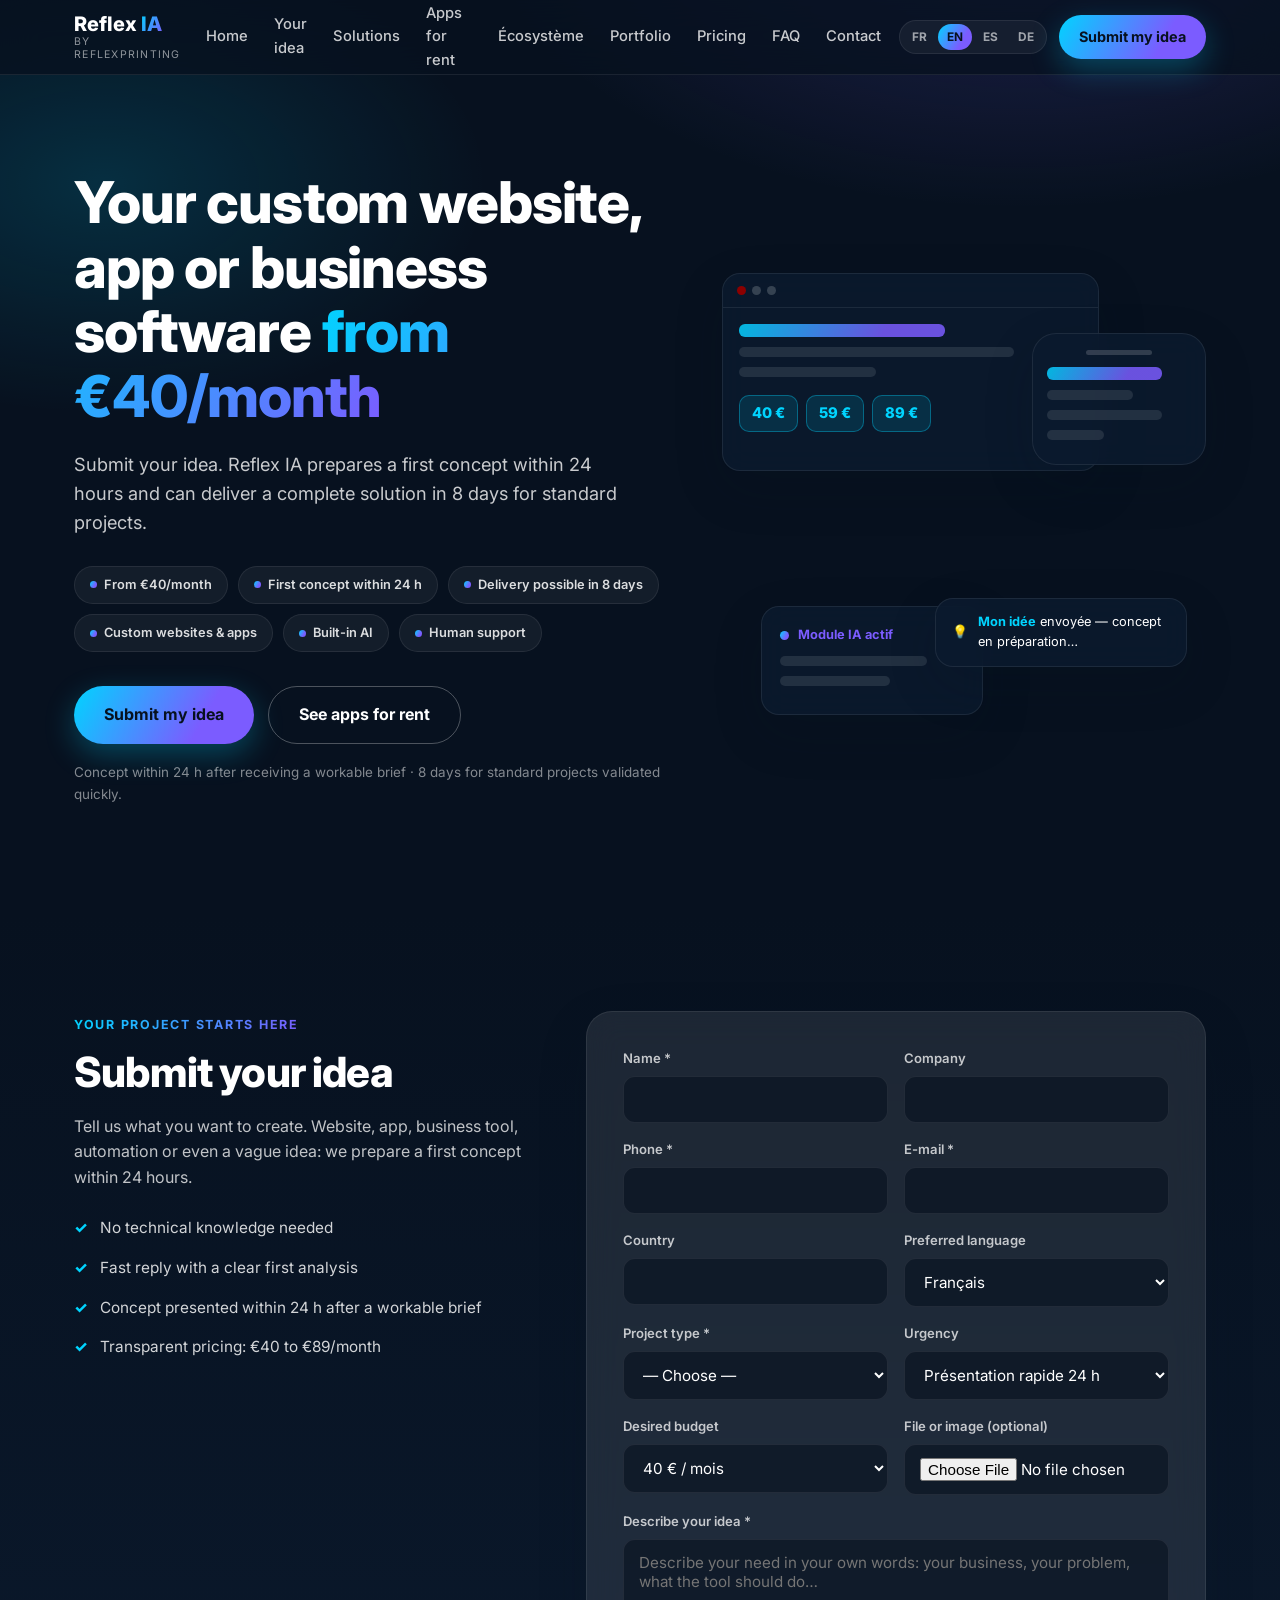
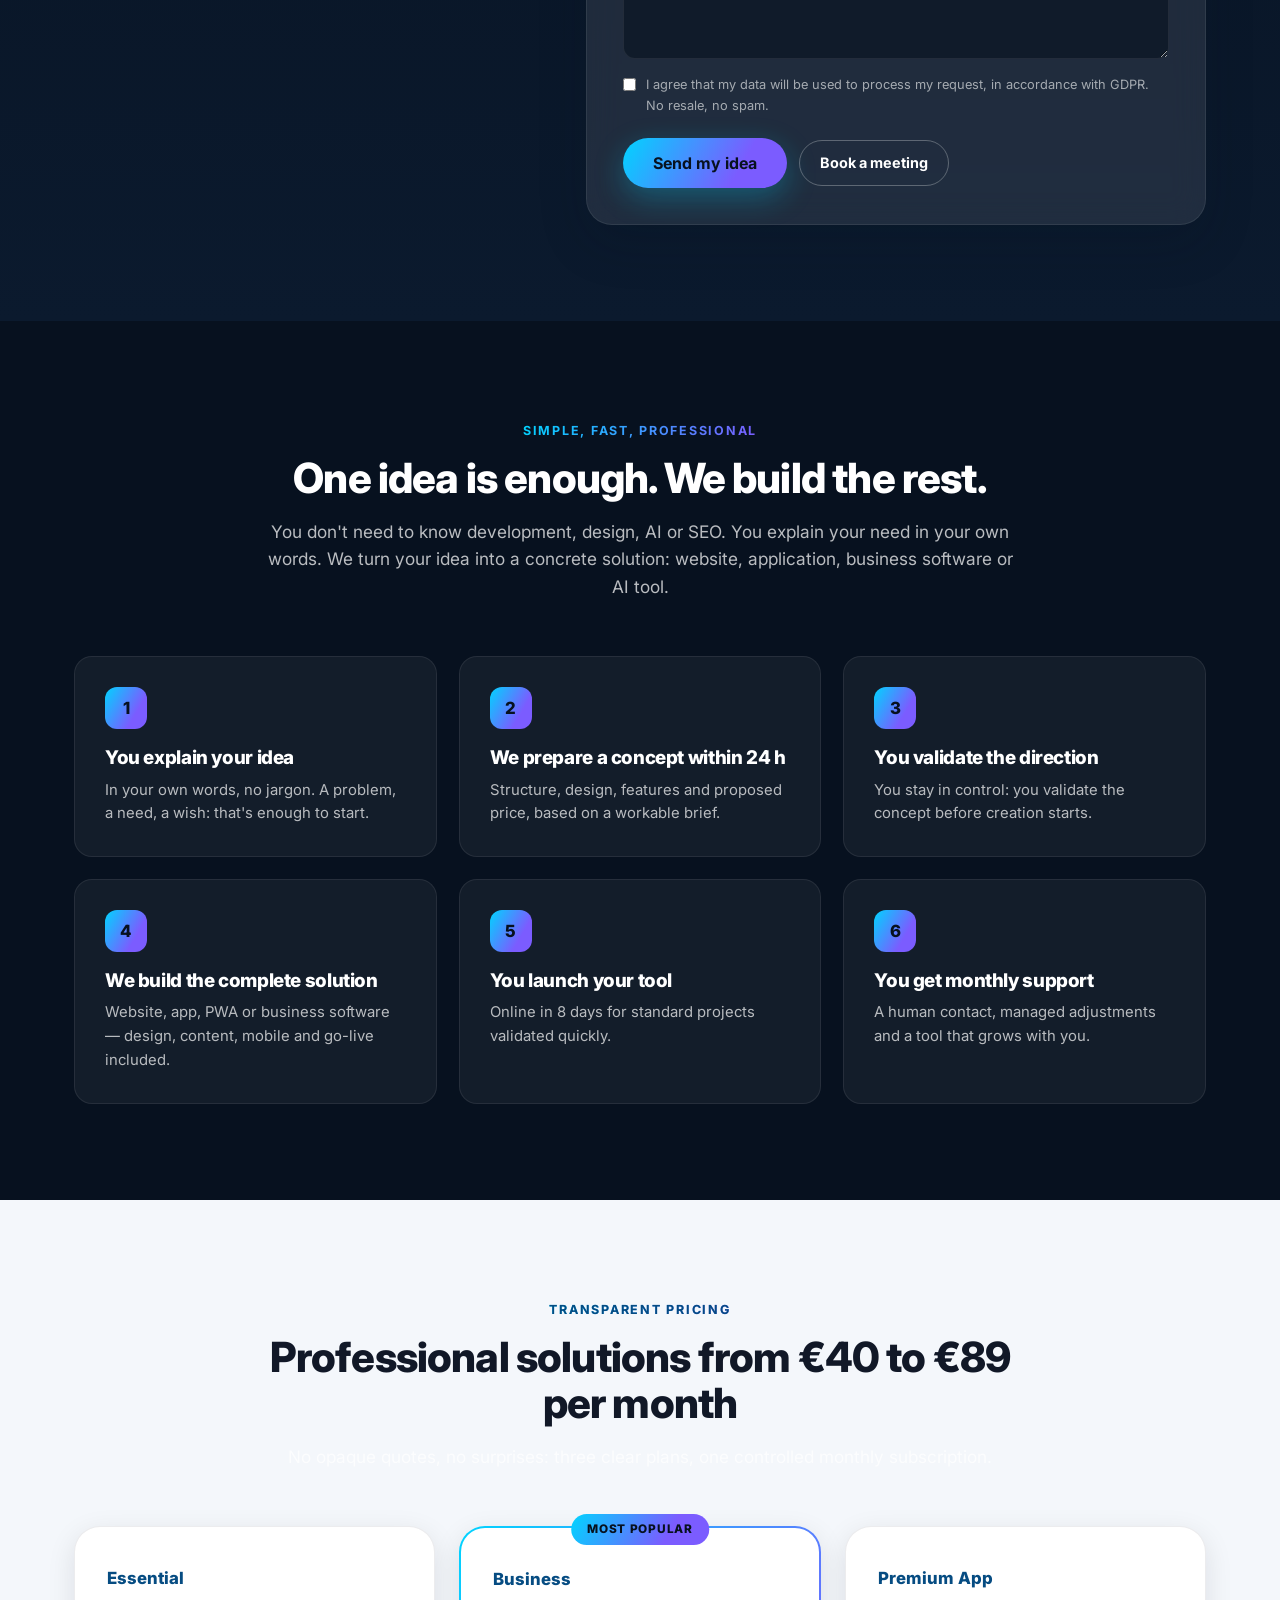
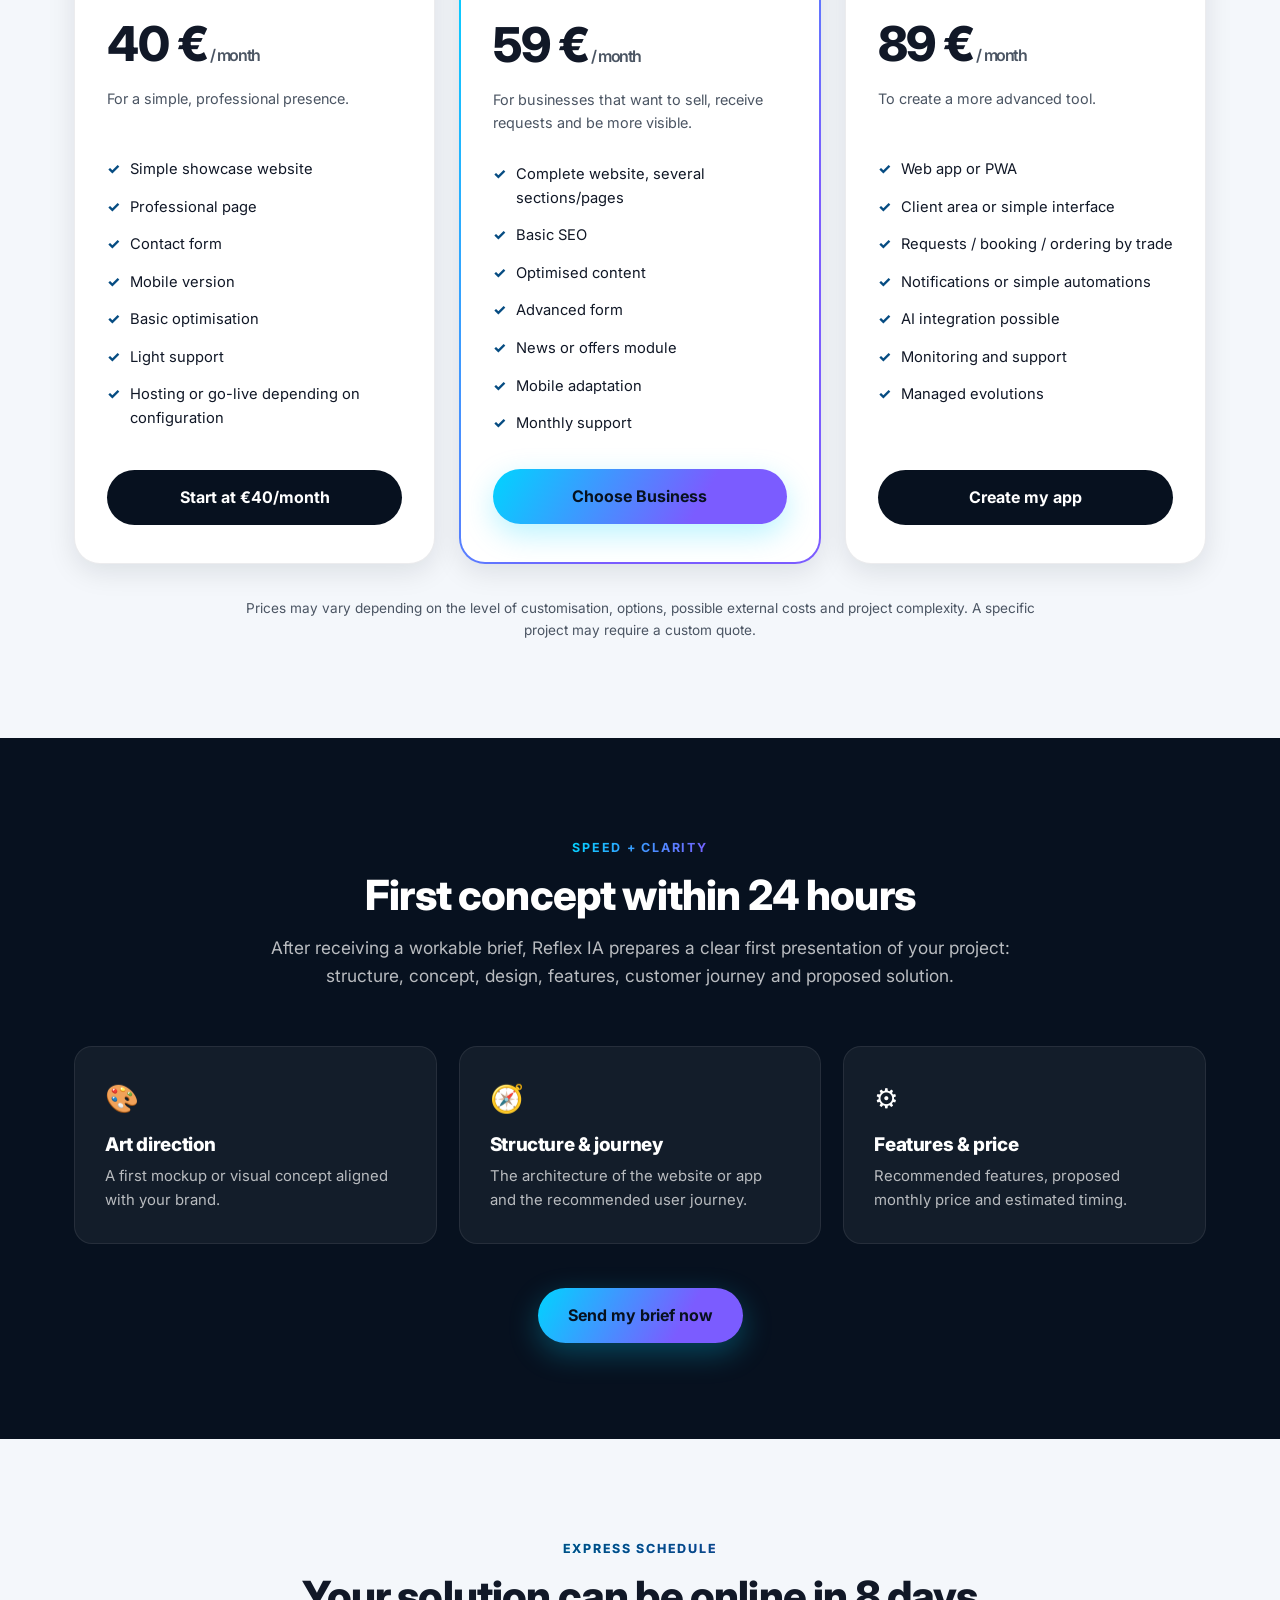
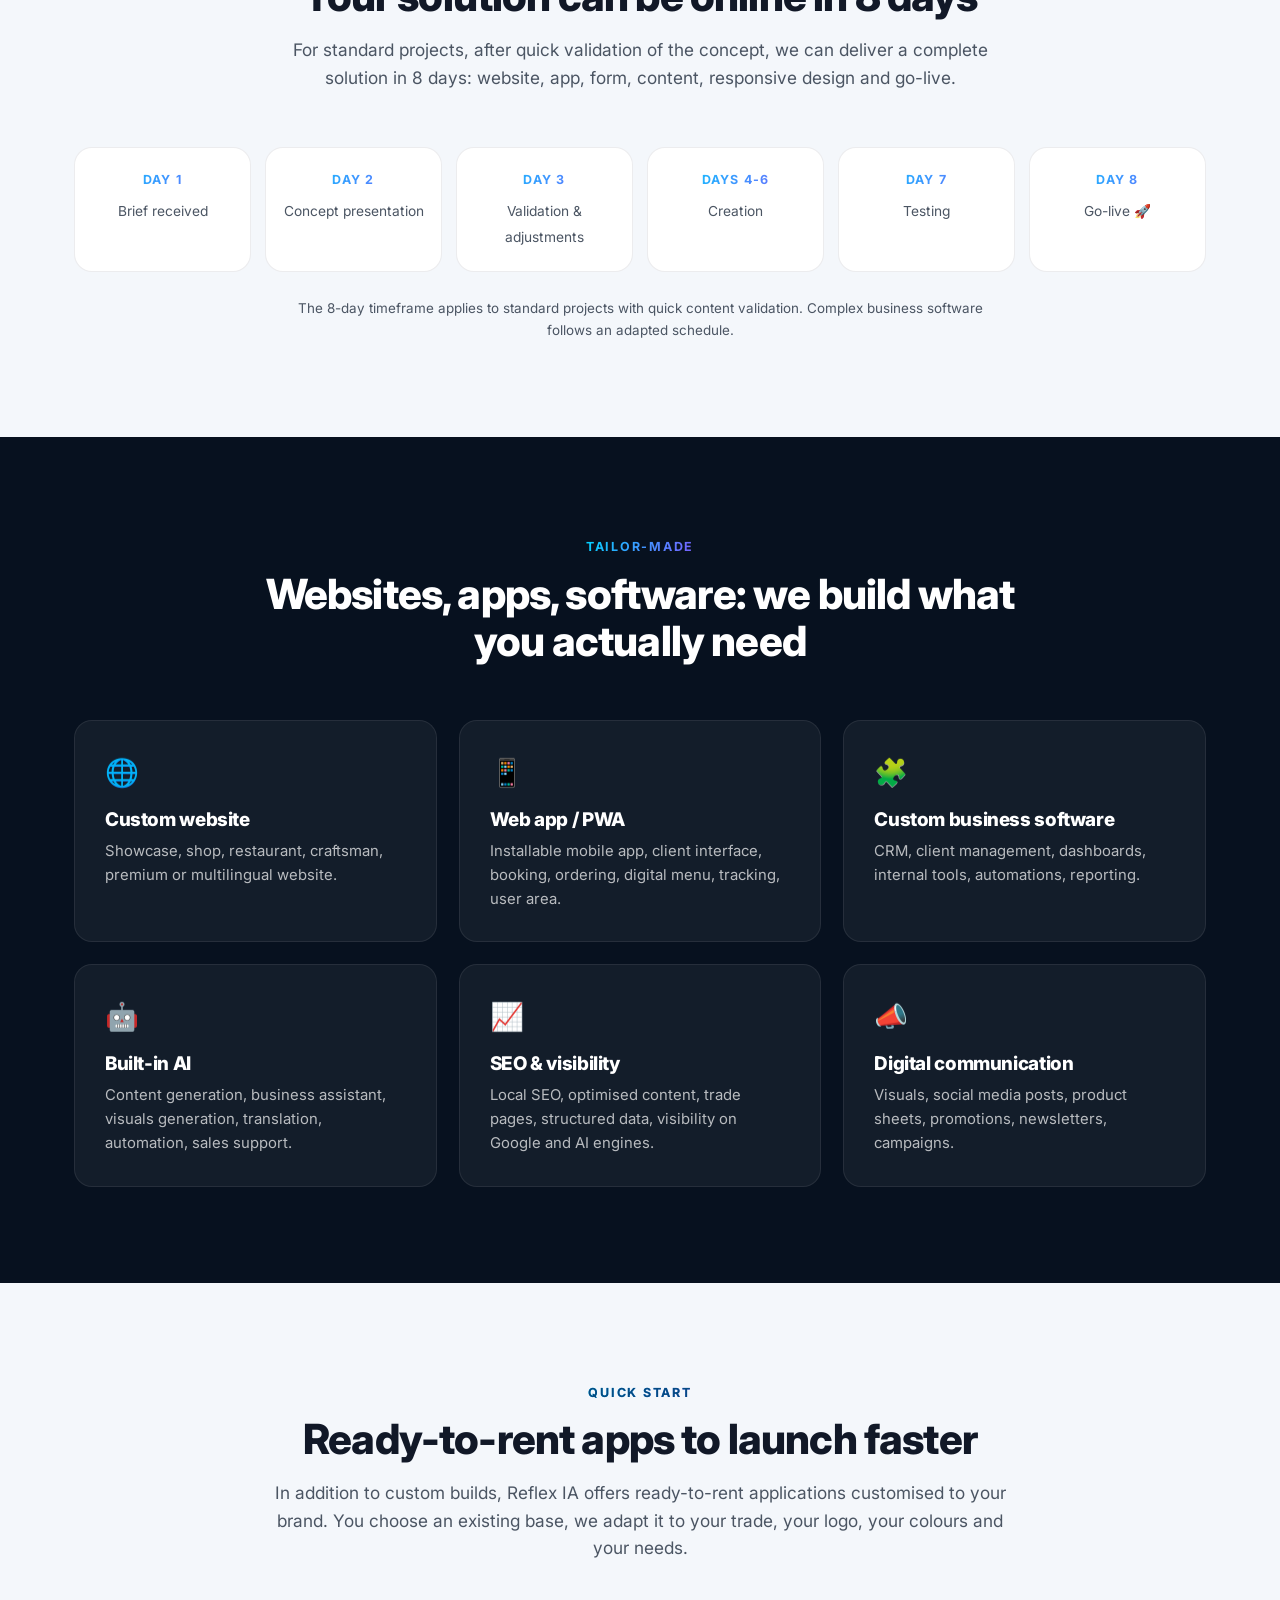
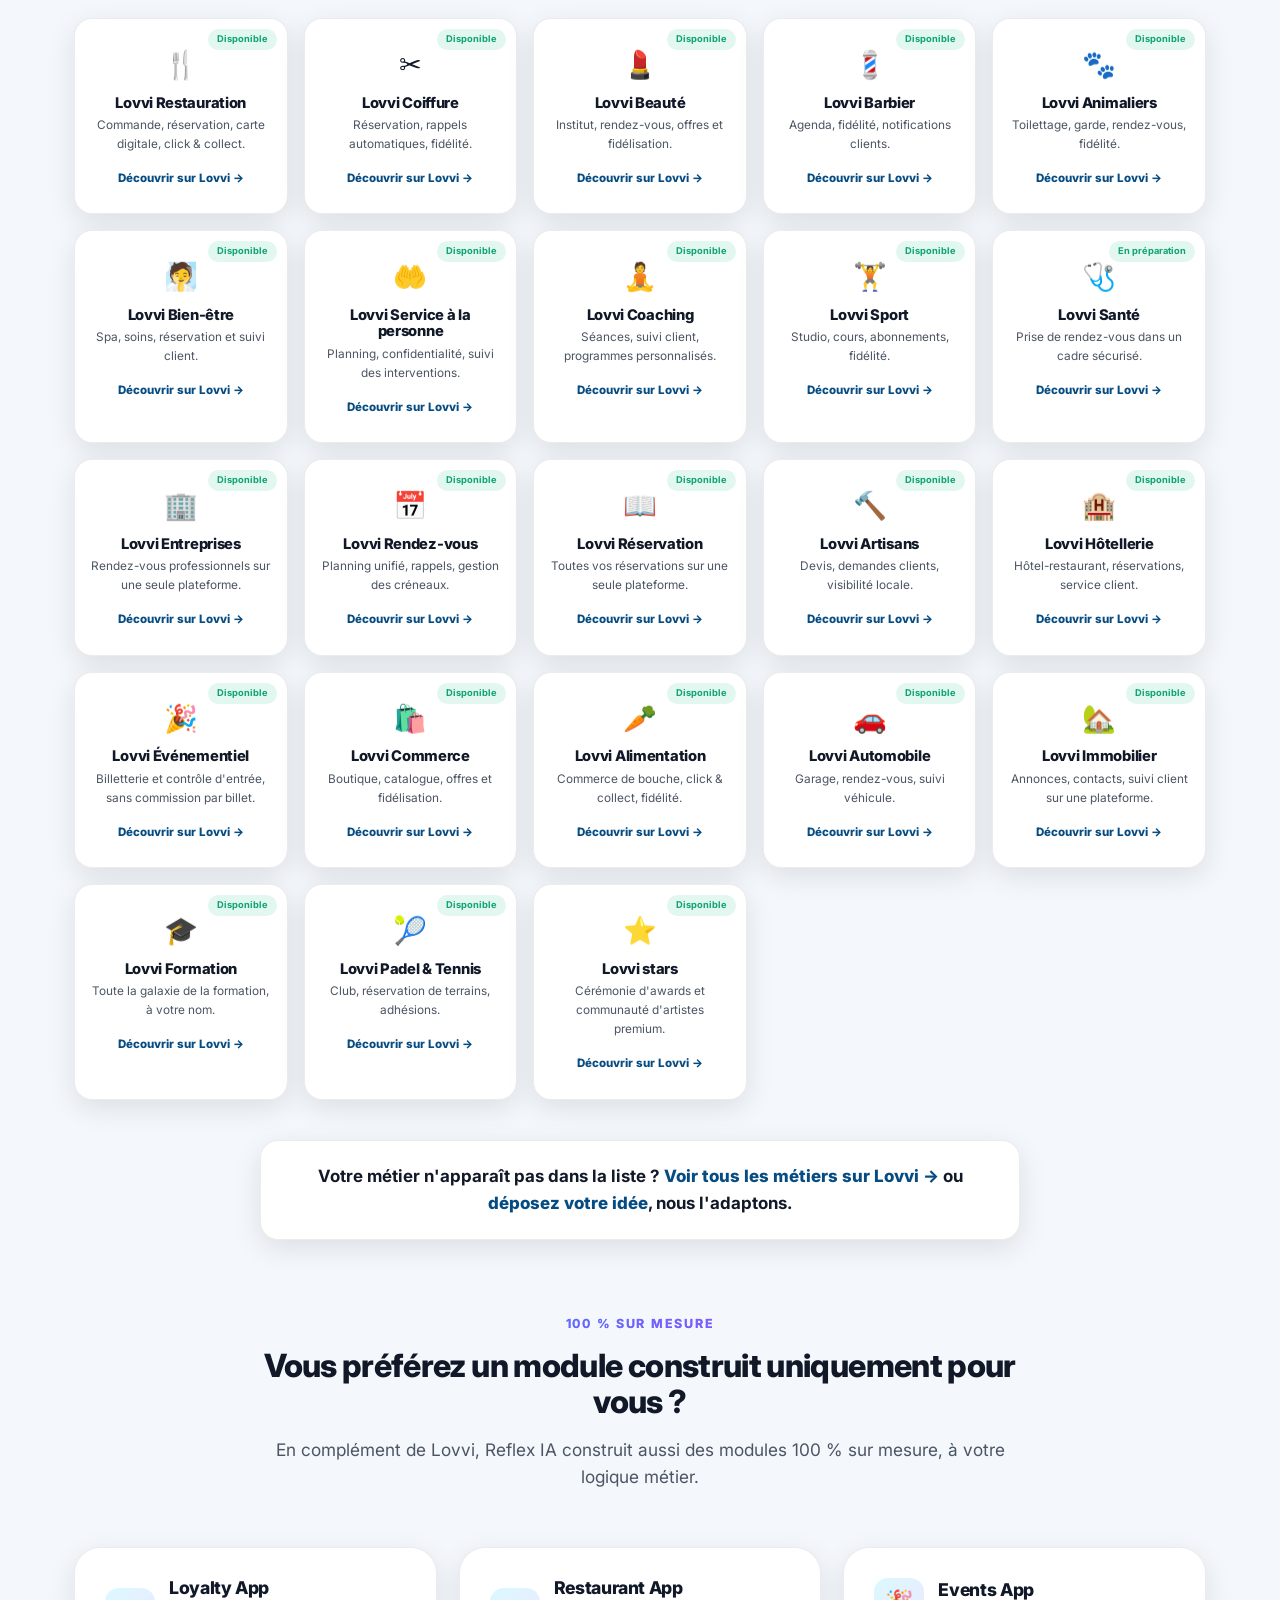
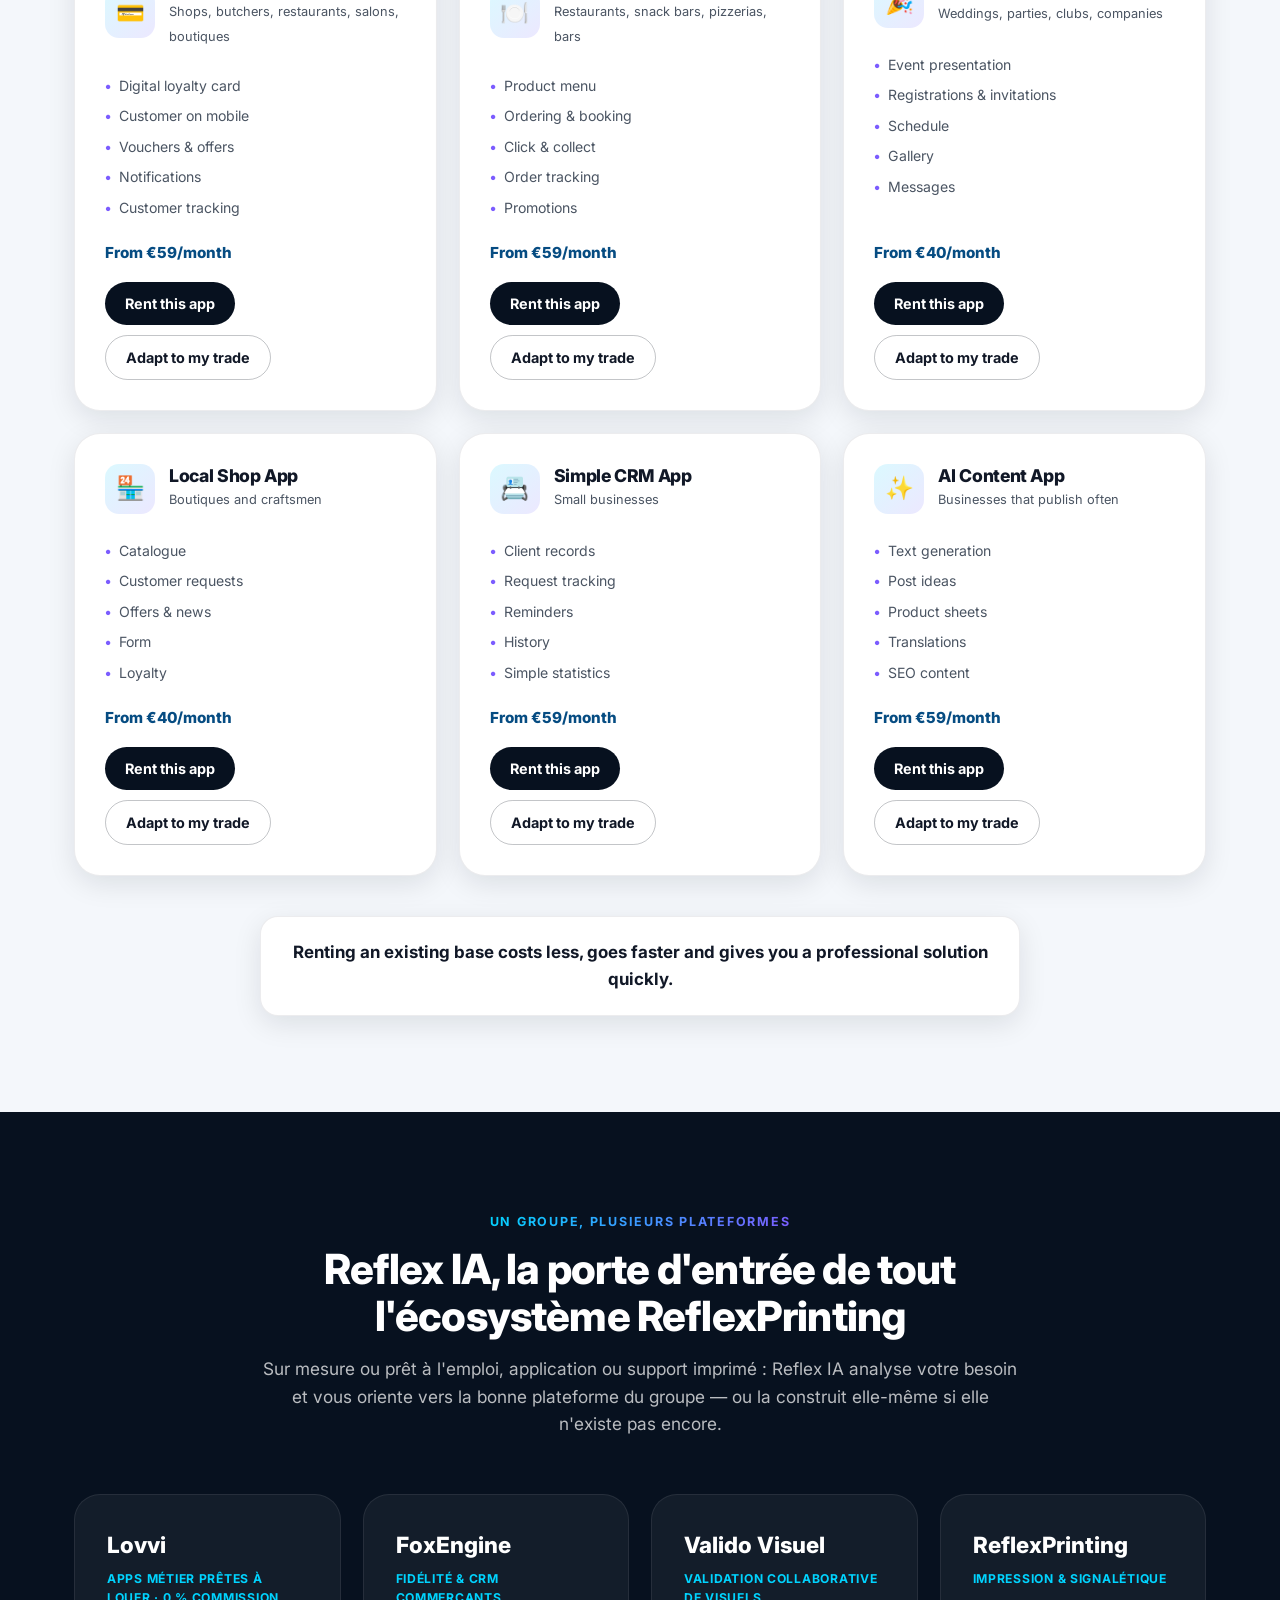
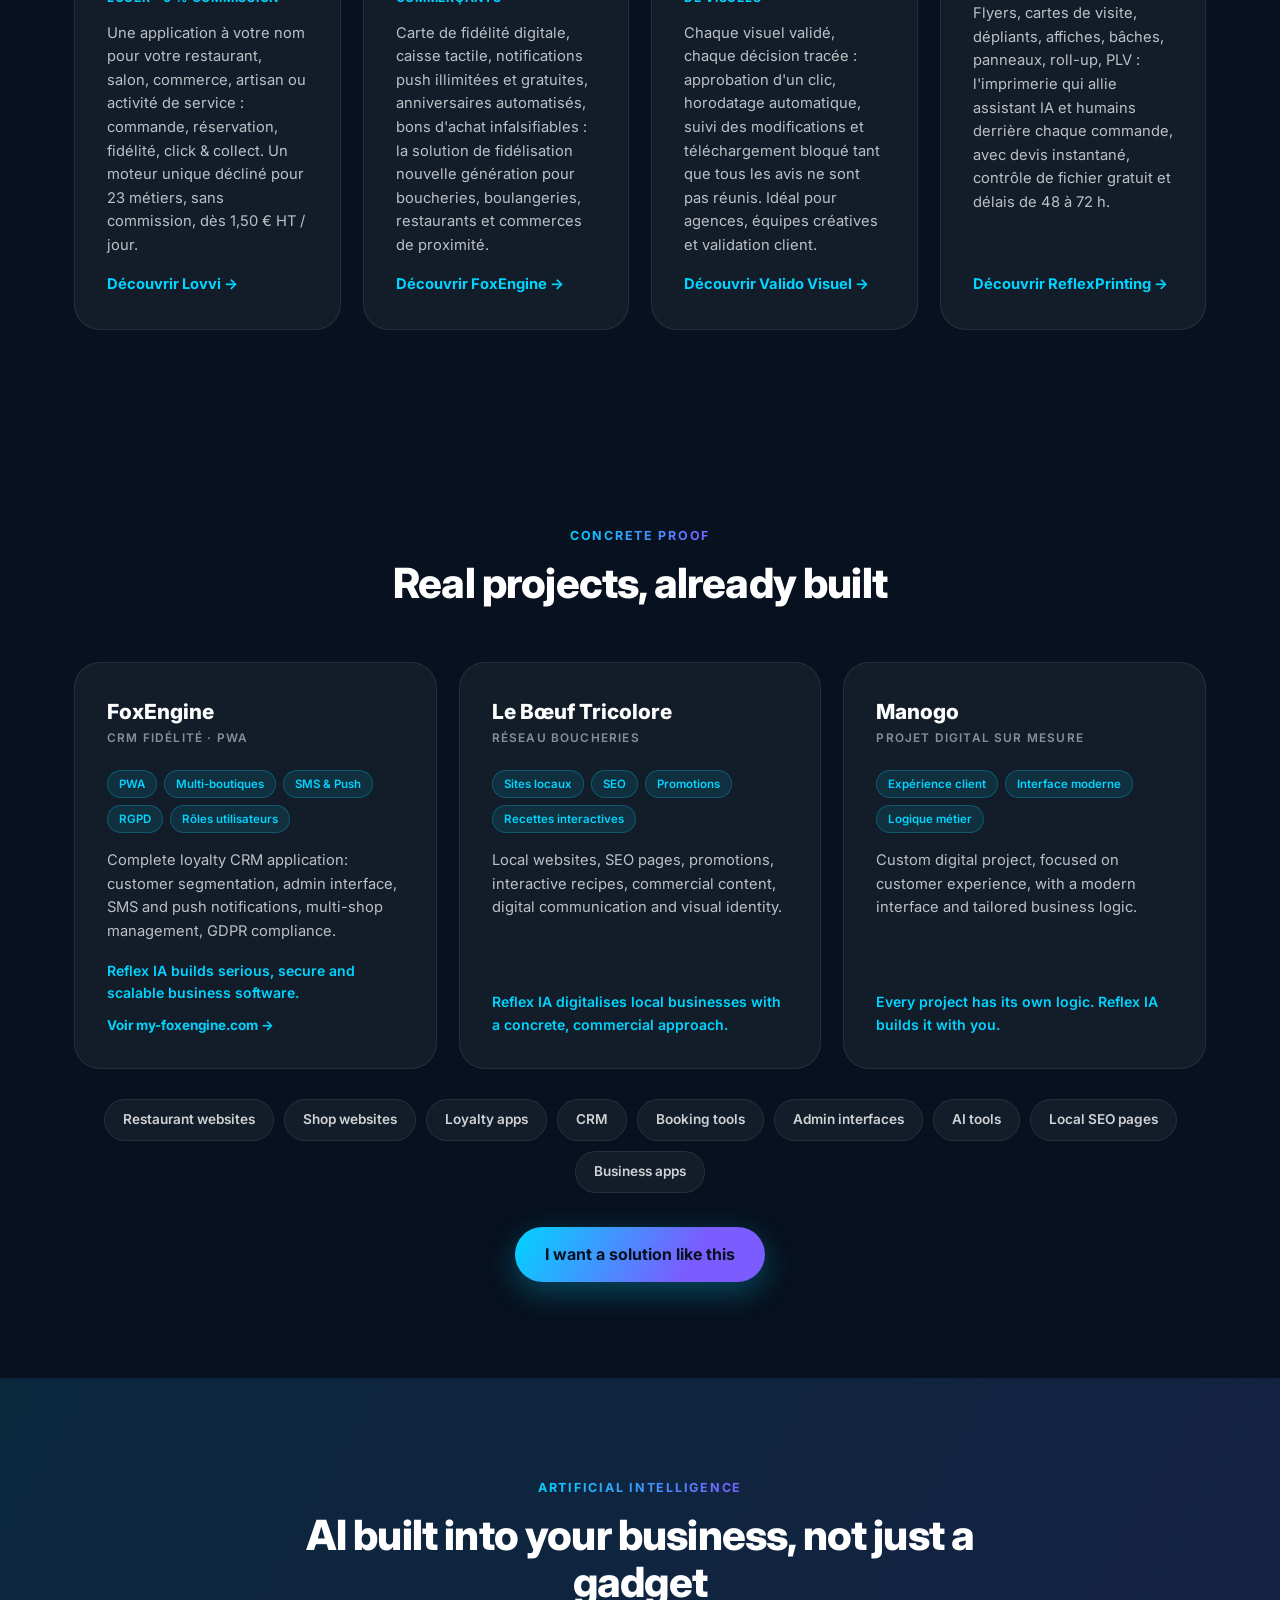
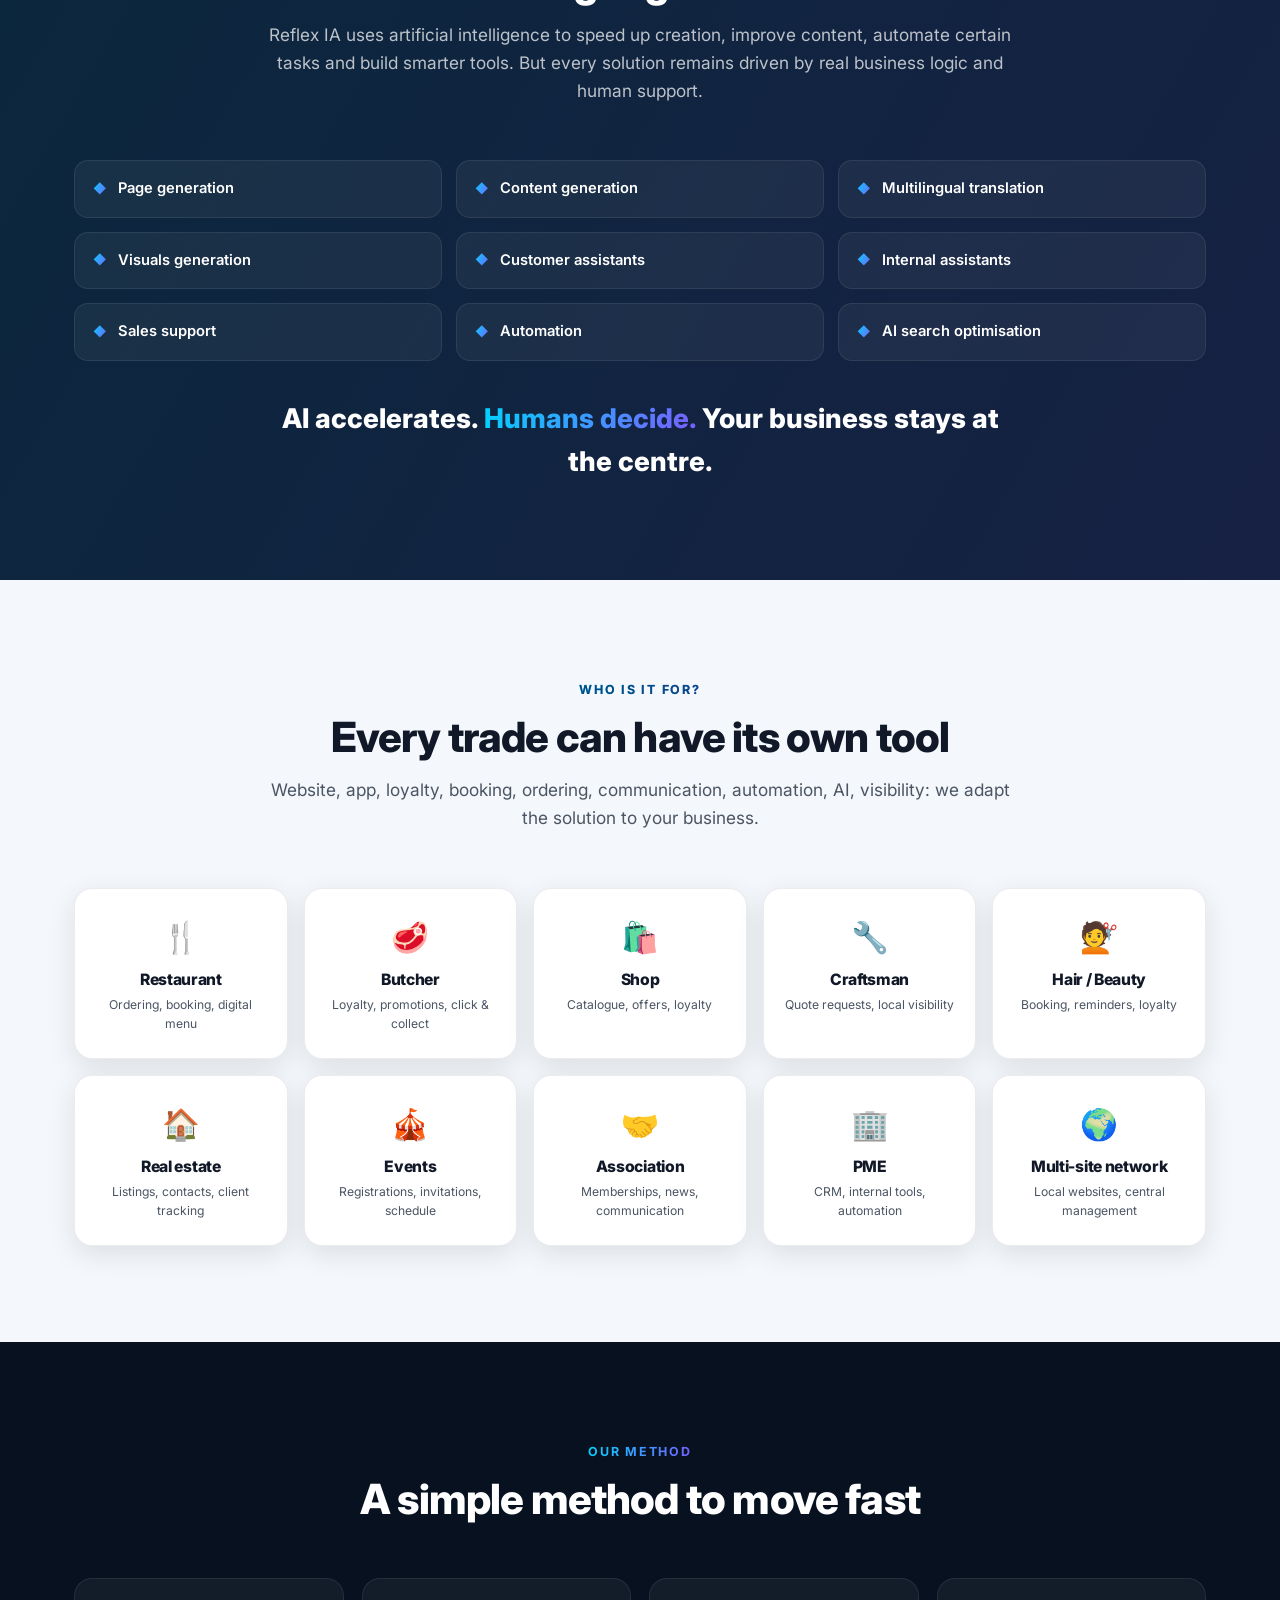
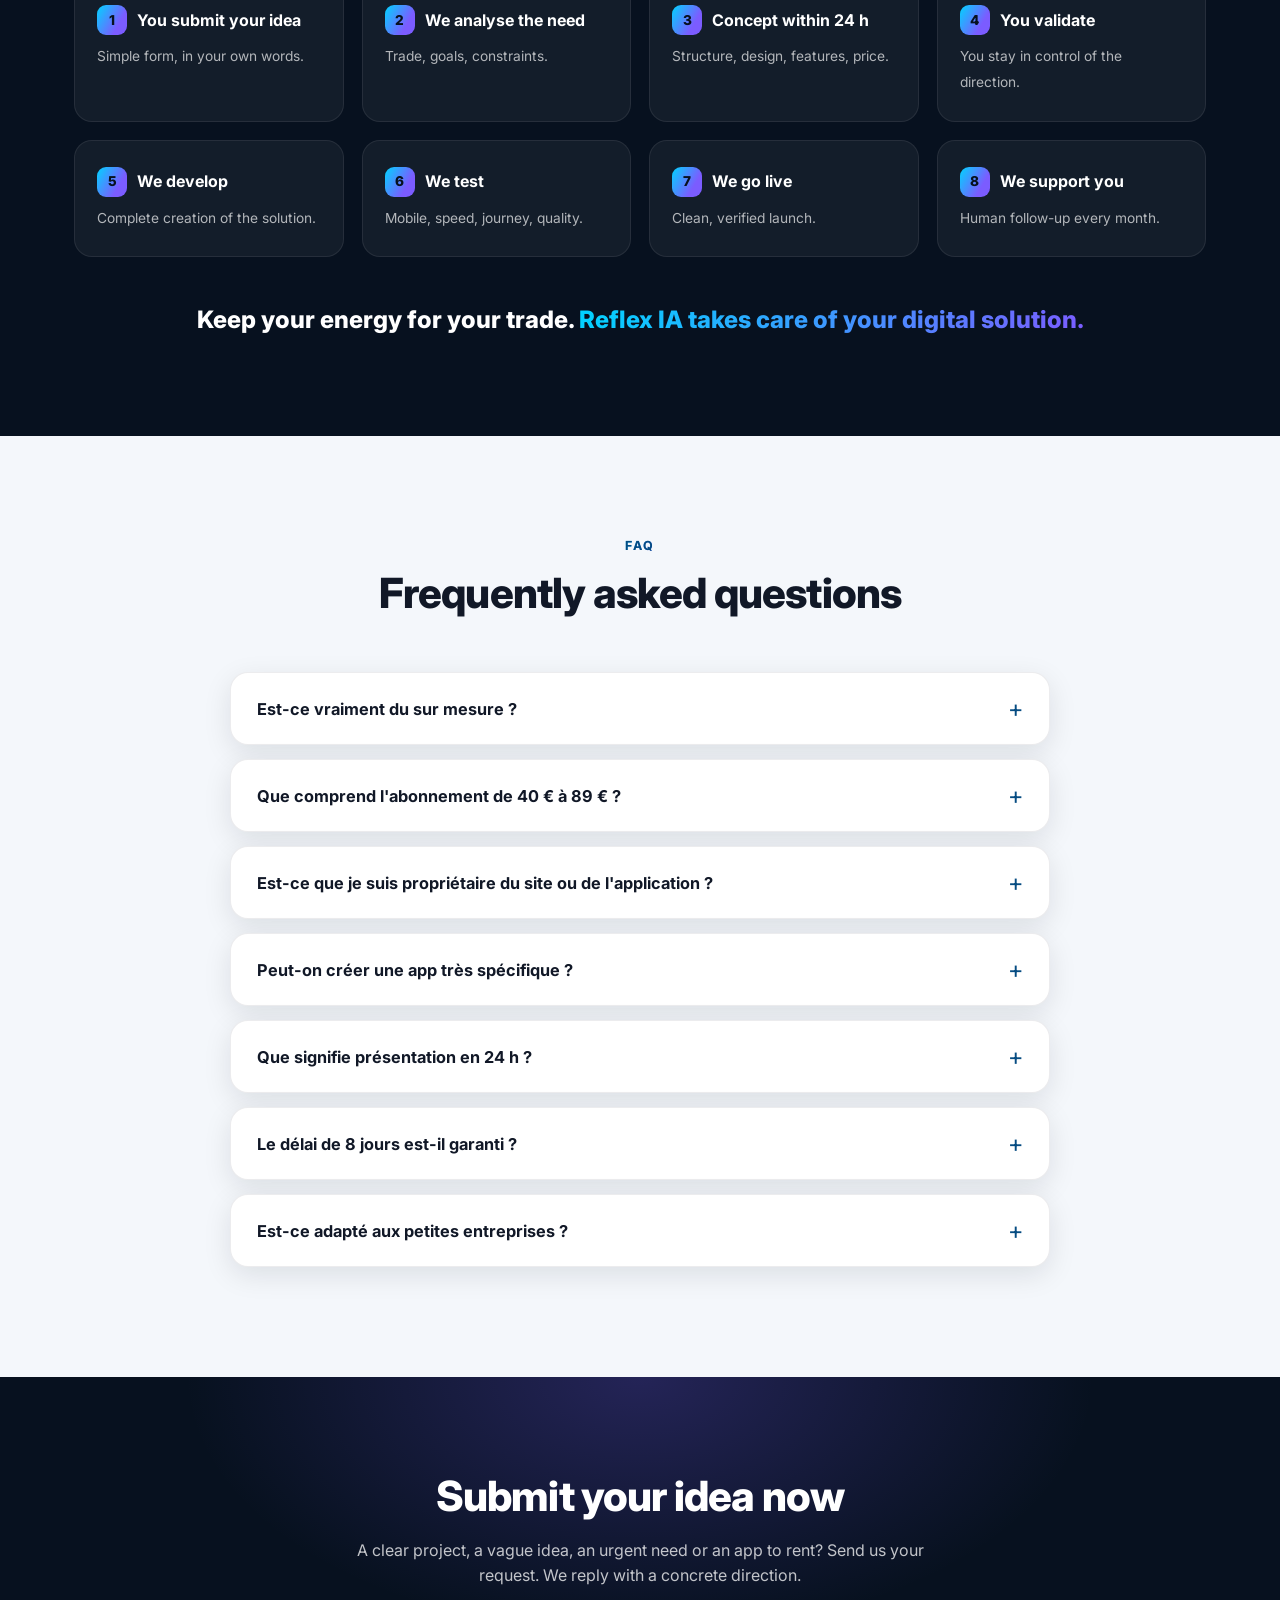
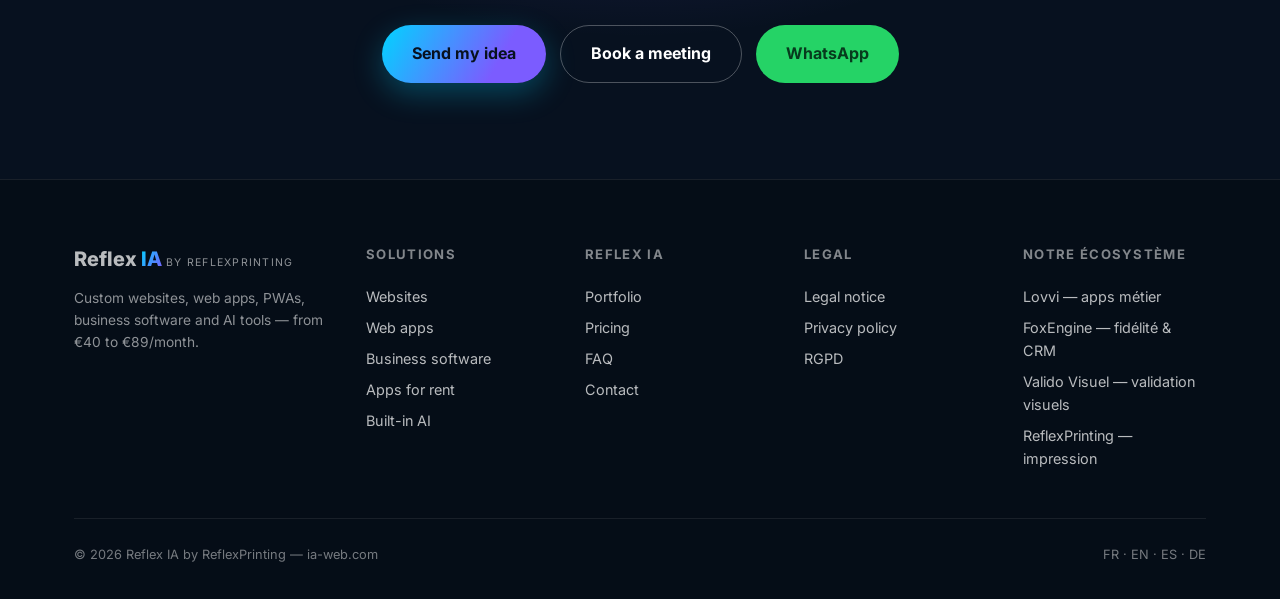
==== commit 3c7e90e3: "Fix: restore full index.html (correction du push tronqué précédent) avec liens réels sur les 6 modul" ====
--- a/index.html
+++ b/index.html
@@ -268,3 +268,543 @@
           </select>
         </div>
         <div class="form-field">
+          <label for="f-urgence" data-i18n="form.urgency">Niveau d'urgence</label>
+          <select id="f-urgence" name="urgence">
+            <option value="24h">Présentation rapide 24 h</option>
+            <option value="8j">Projet à livrer en 8 jours</option>
+            <option value="perso" data-i18n="form.customproj">Projet personnalisé</option>
+          </select>
+        </div>
+        <div class="form-field">
+          <label for="f-budget" data-i18n="form.budget">Budget souhaité</label>
+          <select id="f-budget" name="budget">
+            <option value="40">40 € / mois</option>
+            <option value="59">59 € / mois</option>
+            <option value="89">89 € / mois</option>
+            <option value="specifique" data-i18n="form.specific">Projet spécifique</option>
+          </select>
+        </div>
+        <div class="form-field">
+          <label for="f-fichier" data-i18n="form.file">Fichier ou image (optionnel)</label>
+          <input type="file" id="f-fichier" name="fichier" accept="image/*,.pdf,.doc,.docx">
+        </div>
+        <div class="form-field full">
+          <label for="f-desc" data-i18n="form.desc">Description de l'idée *</label>
+          <textarea id="f-desc" name="description" required data-i18n-ph="form.descph" placeholder="Décrivez votre besoin avec vos mots : votre activité, votre problème, ce que l'outil doit faire…"></textarea>
+        </div>
+        <label class="form-consent">
+          <input type="checkbox" name="rgpd" required>
+          <span data-i18n="form.rgpd">J'accepte que mes données soient utilisées pour traiter ma demande, conformément au RGPD. Aucune revente, aucun spam.</span>
+        </label>
+        <div class="form-submit">
+          <button type="submit" class="btn btn-primary" data-i18n="form.send">Envoyer mon idée</button>
+          <a href="#contact" class="btn btn-ghost btn-sm" data-i18n="cta.rdv">Prendre rendez-vous</a>
+        </div>
+        <div class="form-success" id="formSuccess" role="status" data-i18n="form.success">Votre idée est bien envoyée. Nous revenons vers vous rapidement avec une première analyse claire.</div>
+      </div>
+    </form>
+  </div>
+</section>
+
+<!-- ================= PROMESSE ================= -->
+<section id="promesse">
+  <div class="container">
+    <div class="section-head reveal">
+      <span class="kicker" data-i18n="promise.kicker">Simple, rapide, professionnel</span>
+      <h2 data-i18n="promise.title">Une idée suffit. Nous construisons le reste.</h2>
+      <p class="section-sub" data-i18n="promise.sub">Vous n'avez pas besoin de connaître le développement, le design, l'IA ou le référencement. Vous nous expliquez votre besoin avec vos mots. Nous transformons votre idée en solution concrète : site internet, application, logiciel métier ou outil IA.</p>
+    </div>
+    <div class="cards">
+      <div class="card reveal"><div class="num">1</div><h3 data-i18n="promise.c1">Vous expliquez votre idée</h3><p data-i18n="promise.c1t">Avec vos mots, sans jargon. Un problème, un besoin, une envie : c'est suffisant pour démarrer.</p></div>
+      <div class="card reveal"><div class="num">2</div><h3 data-i18n="promise.c2">Nous préparons un concept en 24 h</h3><p data-i18n="promise.c2t">Structure, design, fonctionnalités et tarif proposé, à partir d'un brief exploitable.</p></div>
+      <div class="card reveal"><div class="num">3</div><h3 data-i18n="promise.c3">Vous validez la direction</h3><p data-i18n="promise.c3t">Vous gardez le contrôle : vous validez le concept avant que la création commence.</p></div>
+      <div class="card reveal"><div class="num">4</div><h3 data-i18n="promise.c4">Nous créons la solution complète</h3><p data-i18n="promise.c4t">Site, app, PWA ou logiciel métier — design, contenus, mobile et mise en ligne inclus.</p></div>
+      <div class="card reveal"><div class="num">5</div><h3 data-i18n="promise.c5">Vous lancez votre outil</h3><p data-i18n="promise.c5t">En ligne en 8 jours pour les projets standards validés rapidement.</p></div>
+      <div class="card reveal"><div class="num">6</div><h3 data-i18n="promise.c6">Vous êtes accompagné chaque mois</h3><p data-i18n="promise.c6t">Un interlocuteur humain, des ajustements encadrés et un outil qui évolue avec vous.</p></div>
+    </div>
+  </div>
+</section>
+
+<!-- ================= TARIFS ================= -->
+<section class="pricing" id="tarifs">
+  <div class="container">
+    <div class="section-head reveal">
+      <span class="kicker" style="color:var(--blue);-webkit-text-fill-color:var(--blue)" data-i18n="price.kicker">Tarifs transparents</span>
+      <h2 data-i18n="price.title">Des solutions professionnelles de 40 € à 89 € par mois</h2>
+      <p class="section-sub" data-i18n="price.sub">Pas de devis opaque, pas de surprise : trois formules claires, un abonnement mensuel maîtrisé.</p>
+    </div>
+    <div class="price-grid">
+      <!-- Essentiel -->
+      <div class="price-card reveal">
+        <div class="price-name" data-i18n="price.p1name">Essentiel</div>
+        <div class="price-amount">40 €<small data-i18n="price.month"> / mois</small></div>
+        <p class="price-for" data-i18n="price.p1for">Pour une présence simple et professionnelle.</p>
+        <ul class="price-list">
+          <li data-i18n="price.p1f1">Site vitrine simple</li>
+          <li data-i18n="price.p1f2">Page professionnelle</li>
+          <li data-i18n="price.p1f3">Formulaire de contact</li>
+          <li data-i18n="price.p1f4">Version mobile</li>
+          <li data-i18n="price.p1f5">Optimisation de base</li>
+          <li data-i18n="price.p1f6">Accompagnement léger</li>
+          <li data-i18n="price.p1f7">Hébergement ou mise en ligne selon configuration</li>
+        </ul>
+        <a href="#idee" class="btn btn-dark" data-i18n="price.p1cta">Commencer à 40 € / mois</a>
+      </div>
+      <!-- Business -->
+      <div class="price-card featured reveal">
+        <div class="price-tag" data-i18n="price.popular">Le plus choisi</div>
+        <div class="price-name">Business</div>
+        <div class="price-amount">59 €<small data-i18n="price.month"> / mois</small></div>
+        <p class="price-for" data-i18n="price.p2for">Pour les entreprises qui veulent vendre, recevoir des demandes et être plus visibles.</p>
+        <ul class="price-list">
+          <li data-i18n="price.p2f1">Site complet, plusieurs sections / pages</li>
+          <li data-i18n="price.p2f2">SEO de base</li>
+          <li data-i18n="price.p2f3">Contenus optimisés</li>
+          <li data-i18n="price.p2f4">Formulaire avancé</li>
+          <li data-i18n="price.p2f5">Module actualités ou offres</li>
+          <li data-i18n="price.p2f6">Adaptation mobile</li>
+          <li data-i18n="price.p2f7">Accompagnement mensuel</li>
+        </ul>
+        <a href="#idee" class="btn btn-primary" data-i18n="price.p2cta">Choisir Business</a>
+      </div>
+      <!-- Premium App -->
+      <div class="price-card reveal">
+        <div class="price-name">Premium App</div>
+        <div class="price-amount">89 €<small data-i18n="price.month"> / mois</small></div>
+        <p class="price-for" data-i18n="price.p3for">Pour créer un outil plus avancé.</p>
+        <ul class="price-list">
+          <li data-i18n="price.p3f1">Application web ou PWA</li>
+          <li data-i18n="price.p3f2">Espace client ou interface simple</li>
+          <li data-i18n="price.p3f3">Demande / réservation / commande selon métier</li>
+          <li data-i18n="price.p3f4">Notifications ou automatisations simples</li>
+          <li data-i18n="price.p3f5">Intégration IA possible</li>
+          <li data-i18n="price.p3f6">Suivi et accompagnement</li>
+          <li data-i18n="price.p3f7">Évolutions encadrées</li>
+        </ul>
+        <a href="#idee" class="btn btn-dark" data-i18n="price.p3cta">Créer mon app</a>
+      </div>
+    </div>
+    <p class="price-note" data-i18n="price.note">Les prix peuvent varier selon le niveau de personnalisation, les options, les frais externes éventuels et la complexité du projet. Un projet spécifique peut faire l'objet d'un devis personnalisé.</p>
+  </div>
+</section>
+
+<!-- ================= 24H ================= -->
+<section id="h24">
+  <div class="container">
+    <div class="section-head reveal">
+      <span class="kicker" data-i18n="h24.kicker">Vitesse + clarté</span>
+      <h2 data-i18n="h24.title">Premier concept en 24 h</h2>
+      <p class="section-sub" data-i18n="h24.sub">Après réception d'un brief exploitable, Reflex IA prépare une première présentation claire de votre projet : structure, concept, design, fonctionnalités, parcours client et proposition de solution.</p>
+    </div>
+    <div class="cards">
+      <div class="card reveal"><span class="icon">🎨</span><h3 data-i18n="h24.c1">Direction artistique</h3><p data-i18n="h24.c1t">Une première maquette ou un concept visuel aligné sur votre image.</p></div>
+      <div class="card reveal"><span class="icon">🧭</span><h3 data-i18n="h24.c2">Structure &amp; parcours</h3><p data-i18n="h24.c2t">L'architecture du site ou de l'application et le parcours utilisateur recommandé.</p></div>
+      <div class="card reveal"><span class="icon">⚙️</span><h3 data-i18n="h24.c3">Fonctionnalités &amp; tarif</h3><p data-i18n="h24.c3t">Les fonctionnalités recommandées, le tarif mensuel proposé et le délai estimé.</p></div>
+    </div>
+    <div style="text-align:center;margin-top:44px">
+      <a href="#idee" class="btn btn-primary reveal" data-i18n="h24.cta">Envoyer mon brief maintenant</a>
+    </div>
+  </div>
+</section>
+
+<!-- ================= 8 JOURS ================= -->
+<section class="section-light" id="j8">
+  <div class="container">
+    <div class="section-head reveal">
+      <span class="kicker" style="color:var(--blue);-webkit-text-fill-color:var(--blue)" data-i18n="j8.kicker">Planning express</span>
+      <h2 data-i18n="j8.title">Votre solution peut être en ligne en 8 jours</h2>
+      <p class="section-sub" data-i18n="j8.sub">Pour les projets standards, après validation rapide du concept, nous pouvons livrer une solution complète en 8 jours : site, app, formulaire, contenus, design responsive et mise en ligne.</p>
+    </div>
+    <div class="timeline reveal" style="--tl:dark">
+      <div class="tl-step" style="background:var(--white);border-color:var(--line-dark)"><b data-i18n="j8.d1">Jour 1</b><span style="color:var(--ink-soft)" data-i18n="j8.d1t">Réception du brief</span></div>
+      <div class="tl-step" style="background:var(--white);border-color:var(--line-dark)"><b data-i18n="j8.d2">Jour 2</b><span style="color:var(--ink-soft)" data-i18n="j8.d2t">Présentation du concept</span></div>
+      <div class="tl-step" style="background:var(--white);border-color:var(--line-dark)"><b data-i18n="j8.d3">Jour 3</b><span style="color:var(--ink-soft)" data-i18n="j8.d3t">Validation et ajustements</span></div>
+      <div class="tl-step" style="background:var(--white);border-color:var(--line-dark)"><b data-i18n="j8.d46">Jours 4-6</b><span style="color:var(--ink-soft)" data-i18n="j8.d46t">Création</span></div>
+      <div class="tl-step" style="background:var(--white);border-color:var(--line-dark)"><b data-i18n="j8.d7">Jour 7</b><span style="color:var(--ink-soft)" data-i18n="j8.d7t">Tests</span></div>
+      <div class="tl-step" style="background:var(--white);border-color:var(--line-dark)"><b data-i18n="j8.d8">Jour 8</b><span style="color:var(--ink-soft)" data-i18n="j8.d8t">Mise en ligne 🚀</span></div>
+    </div>
+    <p class="legal-note" data-i18n="j8.note">Le délai de 8 jours concerne les projets standards avec validation rapide des contenus. Les logiciels métier complexes font l'objet d'un calendrier adapté.</p>
+  </div>
+</section>
+
+<!-- ================= SOLUTIONS ================= -->
+<section id="solutions">
+  <div class="container">
+    <div class="section-head reveal">
+      <span class="kicker" data-i18n="sol.kicker">Sur mesure</span>
+      <h2 data-i18n="sol.title">Sites, apps, logiciels : nous créons ce dont vous avez réellement besoin</h2>
+    </div>
+    <div class="cards">
+      <div class="card reveal"><span class="icon">🌐</span><h3 data-i18n="sol.c1">Site internet sur mesure</h3><p data-i18n="sol.c1t">Site vitrine, site commerce, site restaurant, site artisan, site premium, site multilingue.</p></div>
+      <div class="card reveal"><span class="icon">📱</span><h3 data-i18n="sol.c2">Application web / PWA</h3><p data-i18n="sol.c2t">Application installable sur mobile, interface client, réservation, commande, carte digitale, suivi, espace utilisateur.</p></div>
+      <div class="card reveal"><span class="icon">🧩</span><h3 data-i18n="sol.c3">Logiciel métier personnalisé</h3><p data-i18n="sol.c3t">CRM, gestion client, tableaux de bord, outils internes, automatisations, reporting.</p></div>
+      <div class="card reveal"><span class="icon">🤖</span><h3 data-i18n="sol.c4">IA intégrée</h3><p data-i18n="sol.c4t">Génération de contenus, assistant métier, génération de visuels, traduction, automatisation, aide commerciale.</p></div>
+      <div class="card reveal"><span class="icon">📈</span><h3 data-i18n="sol.c5">Référencement &amp; visibilité</h3><p data-i18n="sol.c5t">SEO local, contenus optimisés, pages métier, données structurées, visibilité Google et moteurs IA.</p></div>
+      <div class="card reveal"><span class="icon">📣</span><h3 data-i18n="sol.c6">Communication digitale</h3><p data-i18n="sol.c6t">Visuels, posts réseaux sociaux, fiches produits, promotions, newsletters, campagnes.</p></div>
+    </div>
+  </div>
+</section>
+
+<!-- ================= APPS À LOUER (LOVVI) ================= -->
+<section class="section-light" id="apps">
+  <div class="container">
+    <div class="section-head reveal">
+      <span class="kicker" style="color:var(--blue);-webkit-text-fill-color:var(--blue)" data-i18n="apps.kicker">Démarrage express</span>
+      <h2 data-i18n="apps.title">Une application à votre nom, prête en quelques jours — propulsée par Lovvi</h2>
+      <p class="section-sub" data-i18n="apps.sub">Plutôt que de repartir de zéro, Reflex IA s'appuie sur <strong>Lovvi</strong>, notre plateforme sœur qui propose une app par métier : le même moteur puissant, décliné pour votre activité, avec uniquement les fonctions utiles. Application à votre nom et votre logo, 0 % de commission, dès 1,50 € HT / jour. Choisissez votre métier ci-dessous, nous l'adaptons à votre image.</p>
+    </div>
+    <div class="lovvi-grid">
+      <a class="lovvi-card reveal" href="https://lovvi.fr/metiers/food" target="_blank" rel="noopener noreferrer"><span class="lovvi-badge">Disponible</span><div class="icon">🍴</div><h3>Lovvi Restauration</h3><p>Commande, réservation, carte digitale, click &amp; collect.</p><span class="lovvi-tag">Découvrir sur Lovvi →</span></a>
+      <a class="lovvi-card reveal" href="https://lovvi.fr/metiers/hair" target="_blank" rel="noopener noreferrer"><span class="lovvi-badge">Disponible</span><div class="icon">✂️</div><h3>Lovvi Coiffure</h3><p>Réservation, rappels automatiques, fidélité.</p><span class="lovvi-tag">Découvrir sur Lovvi →</span></a>
+      <a class="lovvi-card reveal" href="https://lovvi.fr/metiers/beauty" target="_blank" rel="noopener noreferrer"><span class="lovvi-badge">Disponible</span><div class="icon">💄</div><h3>Lovvi Beauté</h3><p>Institut, rendez-vous, offres et fidélisation.</p><span class="lovvi-tag">Découvrir sur Lovvi →</span></a>
+      <a class="lovvi-card reveal" href="https://lovvi.fr/metiers/barber" target="_blank" rel="noopener noreferrer"><span class="lovvi-badge">Disponible</span><div class="icon">💈</div><h3>Lovvi Barbier</h3><p>Agenda, fidélité, notifications clients.</p><span class="lovvi-tag">Découvrir sur Lovvi →</span></a>
+      <a class="lovvi-card reveal" href="https://lovvi.fr/metiers/pets" target="_blank" rel="noopener noreferrer"><span class="lovvi-badge">Disponible</span><div class="icon">🐾</div><h3>Lovvi Animaliers</h3><p>Toilettage, garde, rendez-vous, fidélité.</p><span class="lovvi-tag">Découvrir sur Lovvi →</span></a>
+      <a class="lovvi-card reveal" href="https://lovvi.fr/metiers/spa" target="_blank" rel="noopener noreferrer"><span class="lovvi-badge">Disponible</span><div class="icon">🧖</div><h3>Lovvi Bien-être</h3><p>Spa, soins, réservation et suivi client.</p><span class="lovvi-tag">Découvrir sur Lovvi →</span></a>
+      <a class="lovvi-card reveal" href="https://lovvi.fr/metiers/care" target="_blank" rel="noopener noreferrer"><span class="lovvi-badge">Disponible</span><div class="icon">🤲</div><h3>Lovvi Service à la personne</h3><p>Planning, confidentialité, suivi des interventions.</p><span class="lovvi-tag">Découvrir sur Lovvi →</span></a>
+      <a class="lovvi-card reveal" href="https://lovvi.fr/metiers/coach" target="_blank" rel="noopener noreferrer"><span class="lovvi-badge">Disponible</span><div class="icon">🧘</div><h3>Lovvi Coaching</h3><p>Séances, suivi client, programmes personnalisés.</p><span class="lovvi-tag">Découvrir sur Lovvi →</span></a>
+      <a class="lovvi-card reveal" href="https://lovvi.fr/metiers/fit" target="_blank" rel="noopener noreferrer"><span class="lovvi-badge">Disponible</span><div class="icon">🏋️</div><h3>Lovvi Sport</h3><p>Studio, cours, abonnements, fidélité.</p><span class="lovvi-tag">Découvrir sur Lovvi →</span></a>
+      <a class="lovvi-card reveal" href="https://lovvi.fr/metiers/med" target="_blank" rel="noopener noreferrer"><span class="lovvi-badge">En préparation</span><div class="icon">🩺</div><h3>Lovvi Santé</h3><p>Prise de rendez-vous dans un cadre sécurisé.</p><span class="lovvi-tag">Découvrir sur Lovvi →</span></a>
+      <a class="lovvi-card reveal" href="https://lovvi.fr/metiers/pro" target="_blank" rel="noopener noreferrer"><span class="lovvi-badge">Disponible</span><div class="icon">🏢</div><h3>Lovvi Entreprises</h3><p>Rendez-vous professionnels sur une seule plateforme.</p><span class="lovvi-tag">Découvrir sur Lovvi →</span></a>
+      <a class="lovvi-card reveal" href="https://lovvi.fr/metiers/agenda" target="_blank" rel="noopener noreferrer"><span class="lovvi-badge">Disponible</span><div class="icon">📅</div><h3>Lovvi Rendez-vous</h3><p>Planning unifié, rappels, gestion des créneaux.</p><span class="lovvi-tag">Découvrir sur Lovvi →</span></a>
+      <a class="lovvi-card reveal" href="https://lovvi.fr/metiers/book" target="_blank" rel="noopener noreferrer"><span class="lovvi-badge">Disponible</span><div class="icon">📖</div><h3>Lovvi Réservation</h3><p>Toutes vos réservations sur une seule plateforme.</p><span class="lovvi-tag">Découvrir sur Lovvi →</span></a>
+      <a class="lovvi-card reveal" href="https://lovvi.fr/metiers/services" target="_blank" rel="noopener noreferrer"><span class="lovvi-badge">Disponible</span><div class="icon">🔨</div><h3>Lovvi Artisans</h3><p>Devis, demandes clients, visibilité locale.</p><span class="lovvi-tag">Découvrir sur Lovvi →</span></a>
+      <a class="lovvi-card reveal" href="https://lovvi.fr/metiers/hotel" target="_blank" rel="noopener noreferrer"><span class="lovvi-badge">Disponible</span><div class="icon">🏨</div><h3>Lovvi Hôtellerie</h3><p>Hôtel-restaurant, réservations, service client.</p><span class="lovvi-tag">Découvrir sur Lovvi →</span></a>
+      <a class="lovvi-card reveal" href="https://lovvi.fr/metiers/event" target="_blank" rel="noopener noreferrer"><span class="lovvi-badge">Disponible</span><div class="icon">🎉</div><h3>Lovvi Événementiel</h3><p>Billetterie et contrôle d'entrée, sans commission par billet.</p><span class="lovvi-tag">Découvrir sur Lovvi →</span></a>
+      <a class="lovvi-card reveal" href="https://lovvi.fr/metiers/shop" target="_blank" rel="noopener noreferrer"><span class="lovvi-badge">Disponible</span><div class="icon">🛍️</div><h3>Lovvi Commerce</h3><p>Boutique, catalogue, offres et fidélisation.</p><span class="lovvi-tag">Découvrir sur Lovvi →</span></a>
+      <a class="lovvi-card reveal" href="https://lovvi.fr/metiers/market" target="_blank" rel="noopener noreferrer"><span class="lovvi-badge">Disponible</span><div class="icon">🥕</div><h3>Lovvi Alimentation</h3><p>Commerce de bouche, click &amp; collect, fidélité.</p><span class="lovvi-tag">Découvrir sur Lovvi →</span></a>
+      <a class="lovvi-card reveal" href="https://lovvi.fr/metiers/auto" target="_blank" rel="noopener noreferrer"><span class="lovvi-badge">Disponible</span><div class="icon">🚗</div><h3>Lovvi Automobile</h3><p>Garage, rendez-vous, suivi véhicule.</p><span class="lovvi-tag">Découvrir sur Lovvi →</span></a>
+      <a class="lovvi-card reveal" href="https://lovvi.fr/metiers/estate" target="_blank" rel="noopener noreferrer"><span class="lovvi-badge">Disponible</span><div class="icon">🏡</div><h3>Lovvi Immobilier</h3><p>Annonces, contacts, suivi client sur une plateforme.</p><span class="lovvi-tag">Découvrir sur Lovvi →</span></a>
+      <a class="lovvi-card reveal" href="https://lovvi.fr/metiers/formation" target="_blank" rel="noopener noreferrer"><span class="lovvi-badge">Disponible</span><div class="icon">🎓</div><h3>Lovvi Formation</h3><p>Toute la galaxie de la formation, à votre nom.</p><span class="lovvi-tag">Découvrir sur Lovvi →</span></a>
+      <a class="lovvi-card reveal" href="https://lovvi.fr/metiers/racket" target="_blank" rel="noopener noreferrer"><span class="lovvi-badge">Disponible</span><div class="icon">🎾</div><h3>Lovvi Padel &amp; Tennis</h3><p>Club, réservation de terrains, adhésions.</p><span class="lovvi-tag">Découvrir sur Lovvi →</span></a>
+      <a class="lovvi-card reveal" href="https://lovvi.fr/metiers/stars" target="_blank" rel="noopener noreferrer"><span class="lovvi-badge">Disponible</span><div class="icon">⭐</div><h3>Lovvi stars</h3><p>Cérémonie d'awards et communauté d'artistes premium.</p><span class="lovvi-tag">Découvrir sur Lovvi →</span></a>
+    </div>
+    <p class="apps-key reveal">Votre métier n'apparaît pas dans la liste ? <a href="https://lovvi.fr" target="_blank" rel="noopener noreferrer">Voir tous les métiers sur Lovvi →</a> ou <a href="#idee">déposez votre idée</a>, nous l'adaptons.</p>
+
+    <div class="section-head reveal" style="margin-top:70px">
+      <span class="kicker" style="color:var(--violet);-webkit-text-fill-color:var(--violet)">100 % sur mesure</span>
+      <h2 style="font-size:clamp(1.5rem,3vw,2rem)">Vous préférez un module construit uniquement pour vous ?</h2>
+      <p class="section-sub">En complément de Lovvi, Reflex IA construit aussi des modules 100 % sur mesure, à votre logique métier.</p>
+    </div>
+    <div class="apps-grid">
+      <div class="app-card reveal">
+        <div class="app-head"><div class="app-ico">💳</div><div><h3 data-i18n="apps.a1">App Fidélité</h3><span class="app-for" data-i18n="apps.a1for">Commerces, boucheries, restaurants, salons, boutiques</span></div></div>
+        <ul class="app-feats">
+          <li data-i18n="apps.a1f1">Carte fidélité digitale</li>
+          <li data-i18n="apps.a1f2">Client sur mobile</li>
+          <li data-i18n="apps.a1f3">Bons et offres</li>
+          <li data-i18n="apps.a1f4">Notifications</li>
+          <li data-i18n="apps.a1f5">Suivi client</li>
+        </ul>
+        <div class="app-price" data-i18n="apps.from59">À partir de 59 € / mois</div>
+        <div class="app-actions"><a href="https://www.my-foxengine.com" target="_blank" rel="noopener noreferrer" class="btn btn-dark btn-sm" data-i18n="apps.rent">Louer cette app</a><a href="#idee" class="btn btn-ghost btn-sm" data-i18n="apps.adapt">Adapter à mon métier</a></div>
+      </div>
+      <div class="app-card reveal">
+        <div class="app-head"><div class="app-ico">🍽️</div><div><h3 data-i18n="apps.a2">App Restaurant</h3><span class="app-for" data-i18n="apps.a2for">Restaurants, snacks, pizzerias, bars</span></div></div>
+        <ul class="app-feats">
+          <li data-i18n="apps.a2f1">Carte produits</li>
+          <li data-i18n="apps.a2f2">Commande &amp; réservation</li>
+          <li data-i18n="apps.a2f3">Click &amp; collect</li>
+          <li data-i18n="apps.a2f4">Suivi de commande</li>
+          <li data-i18n="apps.a2f5">Promotions</li>
+        </ul>
+        <div class="app-price" data-i18n="apps.from59">À partir de 59 € / mois</div>
+        <div class="app-actions"><a href="https://lovvi.fr/metiers/food" target="_blank" rel="noopener noreferrer" class="btn btn-dark btn-sm" data-i18n="apps.rent">Louer cette app</a><a href="#idee" class="btn btn-ghost btn-sm" data-i18n="apps.adapt">Adapter à mon métier</a></div>
+      </div>
+      <div class="app-card reveal">
+        <div class="app-head"><div class="app-ico">🎉</div><div><h3 data-i18n="apps.a3">App Événementiel</h3><span class="app-for" data-i18n="apps.a3for">Mariages, soirées, clubs, entreprises</span></div></div>
+        <ul class="app-feats">
+          <li data-i18n="apps.a3f1">Présentation événement</li>
+          <li data-i18n="apps.a3f2">Inscriptions &amp; invitations</li>
+          <li data-i18n="apps.a3f3">Planning</li>
+          <li data-i18n="apps.a3f4">Galerie</li>
+          <li data-i18n="apps.a3f5">Messages</li>
+        </ul>
+        <div class="app-price" data-i18n="apps.from40">À partir de 40 € / mois</div>
+        <div class="app-actions"><a href="#idee" class="btn btn-dark btn-sm" data-i18n="apps.rent">Louer cette app</a><a href="#idee" class="btn btn-ghost btn-sm" data-i18n="apps.adapt">Adapter à mon métier</a></div>
+      </div>
+      <div class="app-card reveal">
+        <div class="app-head"><div class="app-ico">🏪</div><div><h3 data-i18n="apps.a4">App Commerce Local</h3><span class="app-for" data-i18n="apps.a4for">Boutiques et artisans</span></div></div>
+        <ul class="app-feats">
+          <li data-i18n="apps.a4f1">Catalogue</li>
+          <li data-i18n="apps.a4f2">Demandes clients</li>
+          <li data-i18n="apps.a4f3">Offres &amp; actualités</li>
+          <li data-i18n="apps.a4f4">Formulaire</li>
+          <li data-i18n="apps.a4f5">Fidélisation</li>
+        </ul>
+        <div class="app-price" data-i18n="apps.from40">À partir de 40 € / mois</div>
+        <div class="app-actions"><a href="https://lovvi.fr/metiers/shop" target="_blank" rel="noopener noreferrer" class="btn btn-dark btn-sm" data-i18n="apps.rent">Louer cette app</a><a href="#idee" class="btn btn-ghost btn-sm" data-i18n="apps.adapt">Adapter à mon métier</a></div>
+      </div>
+      <div class="app-card reveal">
+        <div class="app-head"><div class="app-ico">📇</div><div><h3 data-i18n="apps.a5">App CRM Simple</h3><span class="app-for" data-i18n="apps.a5for">Petites entreprises</span></div></div>
+        <ul class="app-feats">
+          <li data-i18n="apps.a5f1">Fiches clients</li>
+          <li data-i18n="apps.a5f2">Suivi des demandes</li>
+          <li data-i18n="apps.a5f3">Rappels</li>
+          <li data-i18n="apps.a5f4">Historique</li>
+          <li data-i18n="apps.a5f5">Statistiques simples</li>
+        </ul>
+        <div class="app-price" data-i18n="apps.from59">À partir de 59 € / mois</div>
+        <div class="app-actions"><a href="https://www.my-foxengine.com" target="_blank" rel="noopener noreferrer" class="btn btn-dark btn-sm" data-i18n="apps.rent">Louer cette app</a><a href="#idee" class="btn btn-ghost btn-sm" data-i18n="apps.adapt">Adapter à mon métier</a></div>
+      </div>
+      <div class="app-card reveal">
+        <div class="app-head"><div class="app-ico">✨</div><div><h3 data-i18n="apps.a6">App IA Contenus</h3><span class="app-for" data-i18n="apps.a6for">Entreprises qui publient souvent</span></div></div>
+        <ul class="app-feats">
+          <li data-i18n="apps.a6f1">Génération de textes</li>
+          <li data-i18n="apps.a6f2">Idées de posts</li>
+          <li data-i18n="apps.a6f3">Fiches produits</li>
+          <li data-i18n="apps.a6f4">Traductions</li>
+          <li data-i18n="apps.a6f5">Contenus SEO</li>
+        </ul>
+        <div class="app-price" data-i18n="apps.from59">À partir de 59 € / mois</div>
+        <div class="app-actions"><a href="#idee" class="btn btn-dark btn-sm" data-i18n="apps.rent">Louer cette app</a><a href="#idee" class="btn btn-ghost btn-sm" data-i18n="apps.adapt">Adapter à mon métier</a></div>
+      </div>
+    </div>
+    <p class="apps-key reveal" data-i18n="apps.key">Louer une base existante coûte moins cher, va plus vite et permet d'avoir une solution professionnelle rapidement.</p>
+  </div>
+</section>
+
+<!-- ================= ÉCOSYSTÈME ================= -->
+<section id="ecosysteme">
+  <div class="container">
+    <div class="section-head reveal">
+      <span class="kicker">Un groupe, plusieurs plateformes</span>
+      <h2>Reflex IA, la porte d'entrée de tout l'écosystème ReflexPrinting</h2>
+      <p class="section-sub">Sur mesure ou prêt à l'emploi, application ou support imprimé : Reflex IA analyse votre besoin et vous oriente vers la bonne plateforme du groupe — ou la construit elle-même si elle n'existe pas encore.</p>
+    </div>
+    <div class="eco-grid">
+      <a class="eco-card reveal" href="https://lovvi.fr" target="_blank" rel="noopener noreferrer">
+        <div class="eco-logo">Lovvi</div>
+        <p class="eco-tag">Apps métier prêtes à louer · 0 % commission</p>
+        <p>Une application à votre nom pour votre restaurant, salon, commerce, artisan ou activité de service : commande, réservation, fidélité, click &amp; collect. Un moteur unique décliné pour 23 métiers, sans commission, dès 1,50 € HT / jour.</p>
+        <span class="eco-cta">Découvrir Lovvi →</span>
+      </a>
+      <a class="eco-card reveal" href="https://www.my-foxengine.com" target="_blank" rel="noopener noreferrer">
+        <div class="eco-logo">FoxEngine</div>
+        <p class="eco-tag">Fidélité &amp; CRM commerçants</p>
+        <p>Carte de fidélité digitale, caisse tactile, notifications push illimitées et gratuites, anniversaires automatisés, bons d'achat infalsifiables : la solution de fidélisation nouvelle génération pour boucheries, boulangeries, restaurants et commerces de proximité.</p>
+        <span class="eco-cta">Découvrir FoxEngine →</span>
+      </a>
+      <a class="eco-card reveal" href="https://www.validovisuel.com" target="_blank" rel="noopener noreferrer">
+        <div class="eco-logo">Valido Visuel</div>
+        <p class="eco-tag">Validation collaborative de visuels</p>
+        <p>Chaque visuel validé, chaque décision tracée : approbation d'un clic, horodatage automatique, suivi des modifications et téléchargement bloqué tant que tous les avis ne sont pas réunis. Idéal pour agences, équipes créatives et validation client.</p>
+        <span class="eco-cta">Découvrir Valido Visuel →</span>
+      </a>
+      <a class="eco-card reveal" href="https://www.reflexprinting.fr" target="_blank" rel="noopener noreferrer">
+        <div class="eco-logo">ReflexPrinting</div>
+        <p class="eco-tag">Impression &amp; signalétique</p>
+        <p>Flyers, cartes de visite, dépliants, affiches, bâches, panneaux, roll-up, PLV : l'imprimerie qui allie assistant IA et humains derrière chaque commande, avec devis instantané, contrôle de fichier gratuit et délais de 48 à 72 h.</p>
+        <span class="eco-cta">Découvrir ReflexPrinting →</span>
+      </a>
+    </div>
+  </div>
+</section>
+
+<!-- ================= RÉALISATIONS ================= -->
+<section id="realisations">
+  <div class="container">
+    <div class="section-head reveal">
+      <span class="kicker" data-i18n="work.kicker">Preuves concrètes</span>
+      <h2 data-i18n="work.title">Des projets réels, déjà construits</h2>
+    </div>
+    <div class="proof-grid">
+      <div class="proof-card reveal">
+        <div class="proof-logo">FoxEngine <small>CRM Fidélité · PWA</small></div>
+        <div class="proof-tags"><span>PWA</span><span>Multi-boutiques</span><span>SMS &amp; Push</span><span>RGPD</span><span>Rôles utilisateurs</span></div>
+        <p data-i18n="work.fox">Application CRM fidélité complète : segmentation client, interface admin, notifications SMS et push, gestion multi-boutiques, conformité RGPD.</p>
+        <div class="proof-msg" data-i18n="work.foxmsg">Reflex IA sait créer des logiciels métier sérieux, sécurisés et évolutifs.</div>
+        <a class="proof-link" href="https://www.my-foxengine.com" target="_blank" rel="noopener noreferrer">Voir my-foxengine.com →</a>
+      </div>
+      <div class="proof-card reveal">
+        <div class="proof-logo">Le Bœuf Tricolore <small>Réseau boucheries</small></div>
+        <div class="proof-tags"><span>Sites locaux</span><span>SEO</span><span>Promotions</span><span>Recettes interactives</span></div>
+        <p data-i18n="work.bbt">Sites locaux, pages SEO, promotions, recettes interactives, contenus commerciaux, communication digitale et identité visuelle.</p>
+        <div class="proof-msg" data-i18n="work.bbtmsg">Reflex IA sait digitaliser un commerce local avec une approche concrète et commerciale.</div>
+      </div>
+      <div class="proof-card reveal">
+        <div class="proof-logo">Manogo <small>Projet digital sur mesure</small></div>
+        <div class="proof-tags"><span>Expérience client</span><span>Interface moderne</span><span>Logique métier</span></div>
+        <p data-i18n="work.manogo">Projet digital sur mesure, orienté expérience client, avec une interface moderne et une logique métier personnalisée.</p>
+        <div class="proof-msg" data-i18n="work.manogomsg">Chaque projet a sa propre logique. Reflex IA la construit avec vous.</div>
+      </div>
+    </div>
+    <div class="portfolio-tags reveal">
+      <span data-i18n="work.t1">Sites restaurants</span><span data-i18n="work.t2">Sites commerces</span><span data-i18n="work.t3">Apps fidélité</span><span>CRM</span><span data-i18n="work.t4">Outils de réservation</span><span data-i18n="work.t5">Interfaces admin</span><span data-i18n="work.t6">Outils IA</span><span data-i18n="work.t7">Pages SEO locales</span><span data-i18n="work.t8">Apps métier</span>
+    </div>
+    <div style="text-align:center">
+      <a href="#idee" class="btn btn-primary reveal" data-i18n="work.cta">Je veux une solution comme celle-ci</a>
+    </div>
+  </div>
+</section>
+
+<!-- ================= IA UTILE ================= -->
+<section class="ia-band" id="ia">
+  <div class="container">
+    <div class="section-head reveal">
+      <span class="kicker" data-i18n="ia.kicker">Intelligence artificielle</span>
+      <h2 data-i18n="ia.title">L'IA intégrée à votre activité, pas juste un gadget</h2>
+      <p class="section-sub" data-i18n="ia.sub">Reflex IA utilise l'intelligence artificielle pour accélérer la création, améliorer les contenus, automatiser certaines tâches et créer des outils plus intelligents. Mais chaque solution reste pilotée par une vraie logique métier et un accompagnement humain.</p>
+    </div>
+    <div class="ia-grid reveal">
+      <div class="ia-item" data-i18n="ia.f1">Génération de pages</div>
+      <div class="ia-item" data-i18n="ia.f2">Génération de contenus</div>
+      <div class="ia-item" data-i18n="ia.f3">Traduction multilingue</div>
+      <div class="ia-item" data-i18n="ia.f4">Génération de visuels</div>
+      <div class="ia-item" data-i18n="ia.f5">Assistants clients</div>
+      <div class="ia-item" data-i18n="ia.f6">Assistants internes</div>
+      <div class="ia-item" data-i18n="ia.f7">Aide à la vente</div>
+      <div class="ia-item" data-i18n="ia.f8">Automatisation</div>
+      <div class="ia-item" data-i18n="ia.f9">Référencement IA</div>
+    </div>
+    <p class="ia-motto reveal" data-i18n-html="ia.motto">L'IA accélère. <span>L'humain décide.</span> Votre métier reste au centre.</p>
+  </div>
+</section>
+
+<!-- ================= MÉTIERS ================= -->
+<section class="section-light" id="metiers">
+  <div class="container">
+    <div class="section-head reveal">
+      <span class="kicker" style="color:var(--blue);-webkit-text-fill-color:var(--blue)" data-i18n="met.kicker">Pour qui ?</span>
+      <h2 data-i18n="met.title">Chaque métier peut avoir son outil</h2>
+      <p class="section-sub" data-i18n="met.sub">Site, application, fidélité, réservation, commande, communication, automatisation, IA, visibilité : nous adaptons la solution à votre activité.</p>
+    </div>
+    <div class="metiers-grid">
+      <div class="metier-card reveal"><div class="icon">🍴</div><h3 data-i18n="met.m1">Restaurant</h3><p data-i18n="met.m1t">Commande, réservation, carte digitale</p></div>
+      <div class="metier-card reveal"><div class="icon">🥩</div><h3 data-i18n="met.m2">Boucherie</h3><p data-i18n="met.m2t">Fidélité, promotions, click &amp; collect</p></div>
+      <div class="metier-card reveal"><div class="icon">🛍️</div><h3 data-i18n="met.m3">Commerce</h3><p data-i18n="met.m3t">Catalogue, offres, fidélisation</p></div>
+      <div class="metier-card reveal"><div class="icon">🔧</div><h3 data-i18n="met.m4">Artisan</h3><p data-i18n="met.m4t">Demandes de devis, visibilité locale</p></div>
+      <div class="metier-card reveal"><div class="icon">💇</div><h3 data-i18n="met.m5">Coiffeur / Esthétique</h3><p data-i18n="met.m5t">Réservation, rappels, fidélité</p></div>
+      <div class="metier-card reveal"><div class="icon">🏠</div><h3 data-i18n="met.m6">Immobilier</h3><p data-i18n="met.m6t">Annonces, contacts, suivi client</p></div>
+      <div class="metier-card reveal"><div class="icon">🎪</div><h3 data-i18n="met.m7">Événementiel</h3><p data-i18n="met.m7t">Inscriptions, invitations, planning</p></div>
+      <div class="metier-card reveal"><div class="icon">🤝</div><h3 data-i18n="met.m8">Association</h3><p data-i18n="met.m8t">Adhésions, actualités, communication</p></div>
+      <div class="metier-card reveal"><div class="icon">🏢</div><h3>PME</h3><p data-i18n="met.m9t">CRM, outils internes, automatisation</p></div>
+      <div class="metier-card reveal"><div class="icon">🌍</div><h3 data-i18n="met.m10">Réseau multi-sites</h3><p data-i18n="met.m10t">Sites locaux, gestion centralisée</p></div>
+    </div>
+  </div>
+</section>
+
+<!-- ================= MÉTHODE ================= -->
+<section id="methode">
+  <div class="container">
+    <div class="section-head reveal">
+      <span class="kicker" data-i18n="meth.kicker">Notre méthode</span>
+      <h2 data-i18n="meth.title">Une méthode simple pour aller vite</h2>
+    </div>
+    <div class="method-grid">
+      <div class="method-step reveal"><b data-i18n="meth.s1">Vous déposez votre idée</b><span data-i18n="meth.s1t">Formulaire simple, avec vos mots.</span></div>
+      <div class="method-step reveal"><b data-i18n="meth.s2">Nous analysons le besoin</b><span data-i18n="meth.s2t">Métier, objectifs, contraintes.</span></div>
+      <div class="method-step reveal"><b data-i18n="meth.s3">Concept en 24 h</b><span data-i18n="meth.s3t">Structure, design, fonctionnalités, tarif.</span></div>
+      <div class="method-step reveal"><b data-i18n="meth.s4">Vous validez</b><span data-i18n="meth.s4t">Vous gardez le contrôle de la direction.</span></div>
+      <div class="method-step reveal"><b data-i18n="meth.s5">Nous développons</b><span data-i18n="meth.s5t">Création complète de la solution.</span></div>
+      <div class="method-step reveal"><b data-i18n="meth.s6">Nous testons</b><span data-i18n="meth.s6t">Mobile, vitesse, parcours, qualité.</span></div>
+      <div class="method-step reveal"><b data-i18n="meth.s7">Nous mettons en ligne</b><span data-i18n="meth.s7t">Lancement propre et vérifié.</span></div>
+      <div class="method-step reveal"><b data-i18n="meth.s8">Nous vous accompagnons</b><span data-i18n="meth.s8t">Chaque mois, un suivi humain.</span></div>
+    </div>
+    <p class="method-quote reveal" data-i18n-html="meth.quote">Vous gardez votre énergie pour votre métier. <span>Reflex IA s'occupe de votre solution digitale.</span></p>
+  </div>
+</section>
+
+<!-- ================= FAQ ================= -->
+<section class="section-light" id="faq">
+  <div class="container">
+    <div class="section-head reveal">
+      <span class="kicker" style="color:var(--blue);-webkit-text-fill-color:var(--blue)">FAQ</span>
+      <h2 data-i18n="faq.title">Questions fréquentes</h2>
+    </div>
+    <div class="faq-list">
+      <div class="faq-item reveal">
+        <button class="faq-q">Est-ce vraiment du sur mesure ?</button>
+        <div class="faq-a"><p>Oui. Nous partons de votre idée, de votre métier et de vos objectifs. Certaines solutions peuvent utiliser une base existante pour aller plus vite et réduire le coût, mais l'habillage, les contenus, les fonctionnalités et le parcours sont adaptés à votre besoin.</p></div>
+      </div>
+      <div class="faq-item reveal">
+        <button class="faq-q">Que comprend l'abonnement de 40 € à 89 € ?</button>
+        <div class="faq-a"><p>Selon la formule, l'abonnement peut inclure la création, la mise en ligne, l'accompagnement, les ajustements encadrés, la maintenance légère et certaines évolutions. Les options spécifiques sont précisées avant validation.</p></div>
+      </div>
+      <div class="faq-item reveal">
+        <button class="faq-q">Est-ce que je suis propriétaire du site ou de l'application ?</button>
+        <div class="faq-a"><p>Cela dépend du modèle choisi : abonnement, location d'application, licence ou développement spécifique. Les conditions exactes (propriété, licence, portabilité) sont précisées clairement dans votre proposition, avant tout engagement.</p></div>
+      </div>
+      <div class="faq-item reveal">
+        <button class="faq-q">Peut-on créer une app très spécifique ?</button>
+        <div class="faq-a"><p>Oui, mais les projets complexes peuvent sortir des formules 40 € à 89 € / mois et nécessiter un devis personnalisé.</p></div>
+      </div>
+      <div class="faq-item reveal">
+        <button class="faq-q">Que signifie présentation en 24 h ?</button>
+        <div class="faq-a"><p>Cela signifie que nous préparons un premier concept clair à partir d'un brief exploitable : structure, idée, design, fonctionnalités et proposition.</p></div>
+      </div>
+      <div class="faq-item reveal">
+        <button class="faq-q">Le délai de 8 jours est-il garanti ?</button>
+        <div class="faq-a"><p>Il est possible pour les projets standards, avec validation rapide et contenus disponibles. Les projets complexes demandent un planning adapté.</p></div>
+      </div>
+      <div class="faq-item reveal">
+        <button class="faq-q">Est-ce adapté aux petites entreprises ?</button>
+        <div class="faq-a"><p>Oui. C'est même l'objectif : rendre les sites, apps et outils IA accessibles aux petites entreprises avec des tarifs mensuels maîtrisés.</p></div>
+      </div>
+    </div>
+  </div>
+</section>
+
+<!-- ================= CTA FINAL / CONTACT ================= -->
+<section class="final-cta" id="contact">
+  <div class="container">
+    <h2 class="reveal" data-i18n="final.title">Déposez votre idée maintenant</h2>
+    <p class="reveal" data-i18n="final.sub">Un projet clair, une idée floue, un besoin urgent ou une application à louer ? Envoyez-nous votre demande. Nous vous répondons avec une direction concrète.</p>
+    <div class="final-actions reveal">
+      <a href="#idee" class="btn btn-primary" data-i18n="form.send">Envoyer mon idée</a>
+      <a href="mailto:contact@reflexprinting.fr?subject=Rendez-vous%20Reflex%20IA" class="btn btn-ghost" data-i18n="cta.rdv">Prendre rendez-vous</a>
+      <a href="https://wa.me/33000000000" class="btn btn-wa" target="_blank" rel="noopener">WhatsApp</a>
+    </div>
+  </div>
+</section>
+
+<!-- ================= FOOTER ================= -->
+<footer class="footer">
+  <div class="container">
+    <div class="footer-grid">
+      <div class="footer-brand">
+        <a href="#accueil" class="logo">
+          <strong>Reflex <em>IA</em></strong>
+          <span>by ReflexPrinting</span>
+        </a>
+        <p data-i18n="foot.desc">Sites internet, applications web, PWA, logiciels métier et outils IA sur mesure — de 40 € à 89 € / mois.</p>
+      </div>
+      <div>
+        <h4 data-i18n="foot.solutions">Solutions</h4>
+        <a href="#solutions" data-i18n="foot.sites">Sites internet</a>
+        <a href="#solutions" data-i18n="foot.webapps">Applications web</a>
+        <a href="#solutions" data-i18n="foot.software">Logiciels métier</a>
+        <a href="#apps" data-i18n="nav.apps">Apps à louer</a>
+        <a href="#ia" data-i18n="badge.ia">IA intégrée</a>
+      </div>
+      <div>
+        <h4>Reflex IA</h4>
+        <a href="#realisations" data-i18n="nav.work">Réalisations</a>
+        <a href="#tarifs" data-i18n="nav.pricing">Tarifs</a>
+        <a href="#faq">FAQ</a>
+        <a href="#contact" data-i18n="nav.contact">Contact</a>
+      </div>
+      <div>
+        <h4 data-i18n="foot.legal">Légal</h4>
+        <a href="mentions-legales.html" data-i18n="foot.mentions">Mentions légales</a>
+        <a href="confidentialite.html" data-i18n="foot.privacy">Politique de confidentialité</a>
+        <a href="confidentialite.html#rgpd">RGPD</a>
+      </div>
+      <div>
+        <h4>Notre écosystème</h4>
+        <a href="https://lovvi.fr" target="_blank" rel="noopener noreferrer">Lovvi — apps métier</a>
+        <a href="https://www.my-foxengine.com" target="_blank" rel="noopener noreferrer">FoxEngine — fidélité &amp; CRM</a>
+        <a href="https://www.validovisuel.com" target="_blank" rel="noopener noreferrer">Valido Visuel — validation visuels</a>
+        <a href="https://www.reflexprinting.fr" target="_blank" rel="noopener noreferrer">ReflexPrinting — impression</a>
+      </div>
+    </div>
+    <div class="footer-bottom">
+      <span>© <span id="year">2026</span> Reflex IA by ReflexPrinting — ia-web.com</span>
+      <span>FR · EN · ES · DE</span>
+    </div>
+  </div>
+</footer>
+
+<script src="js/i18n.js"></script>
+<script src="js/main.js"></script>
+</body>
+</html>
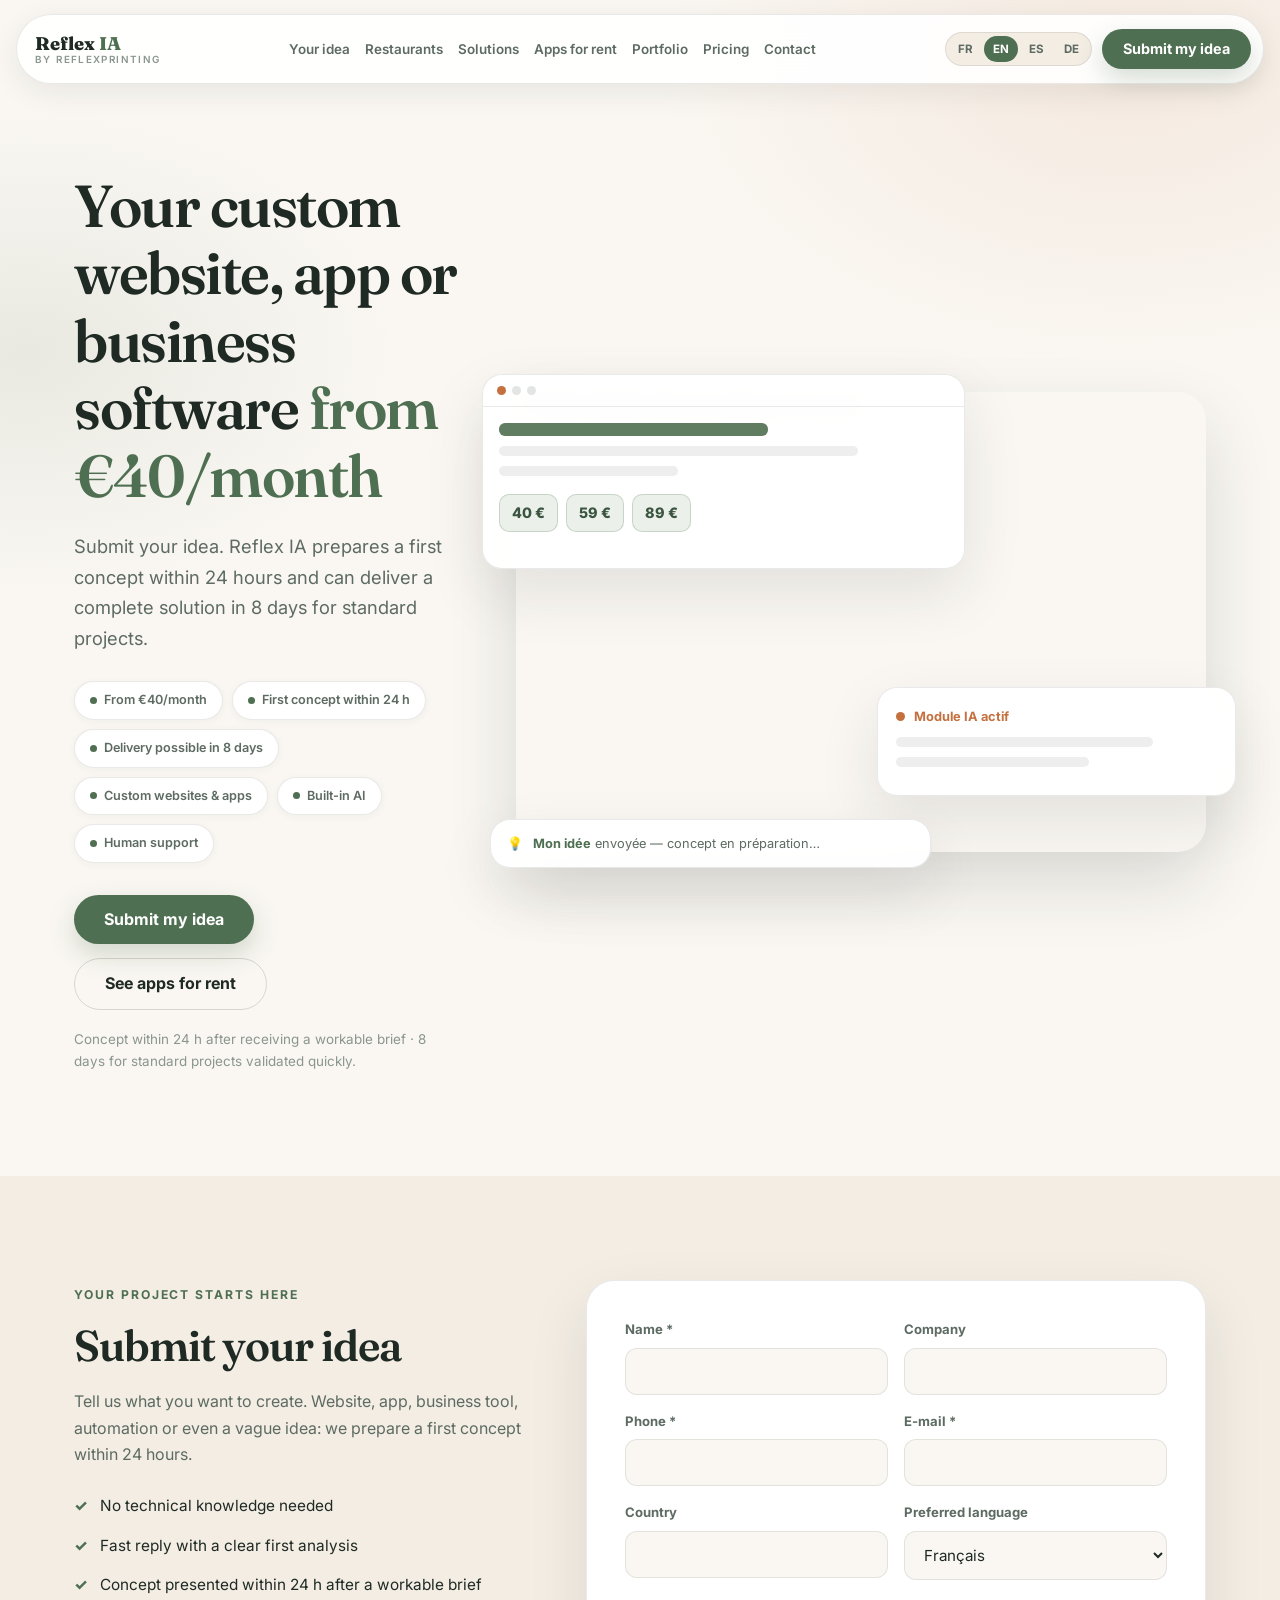
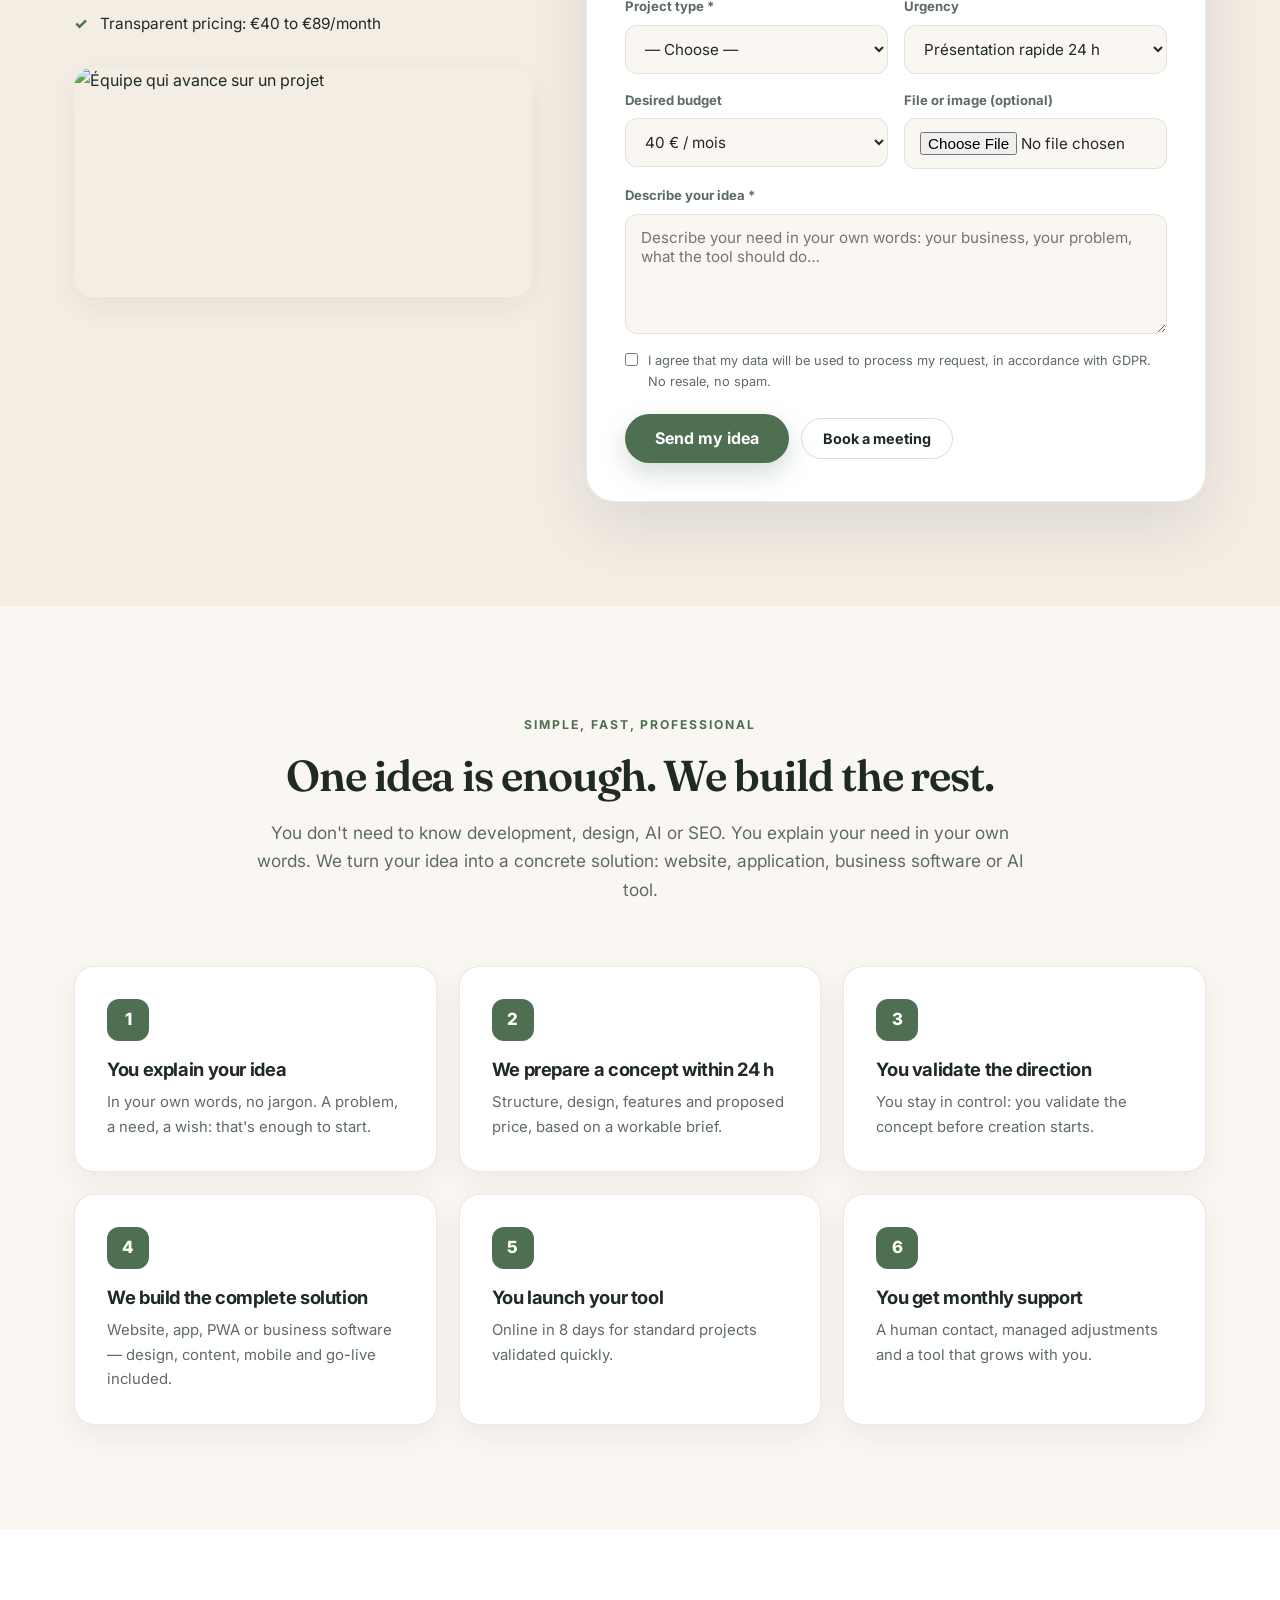
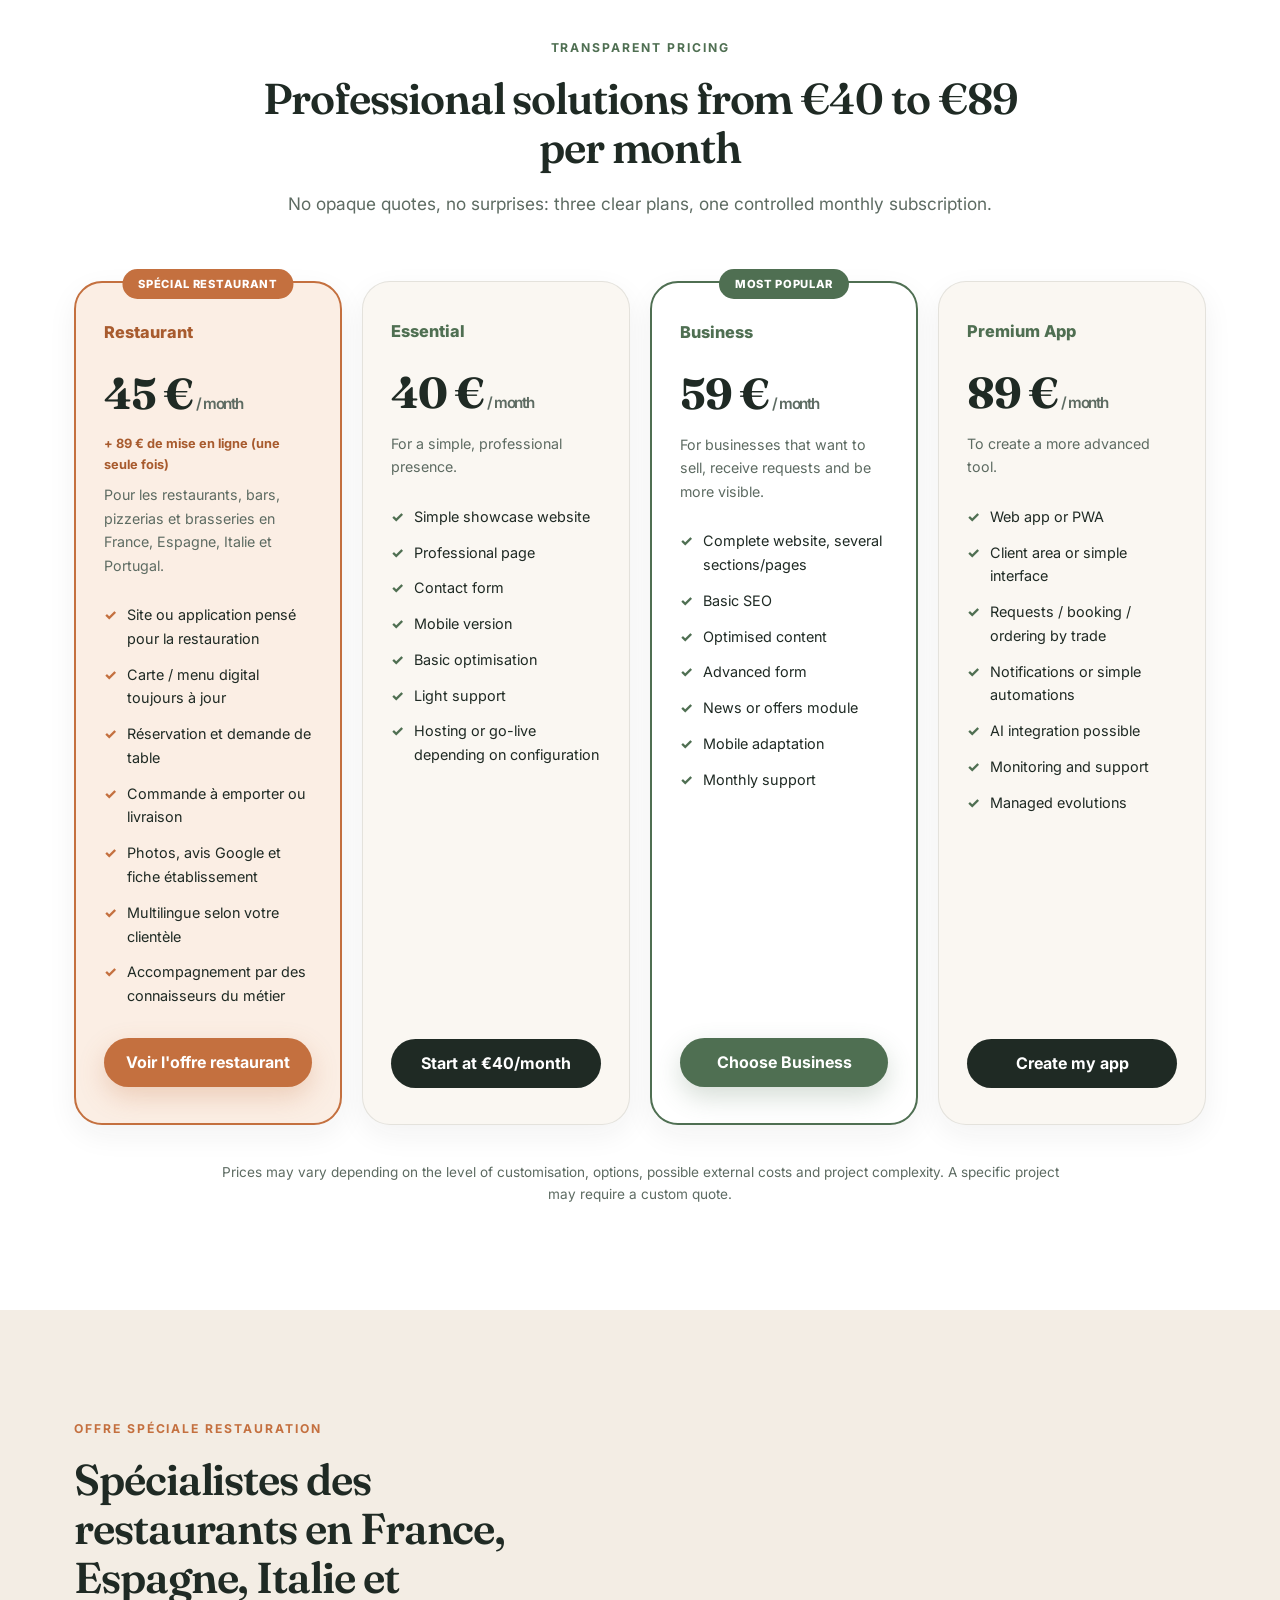
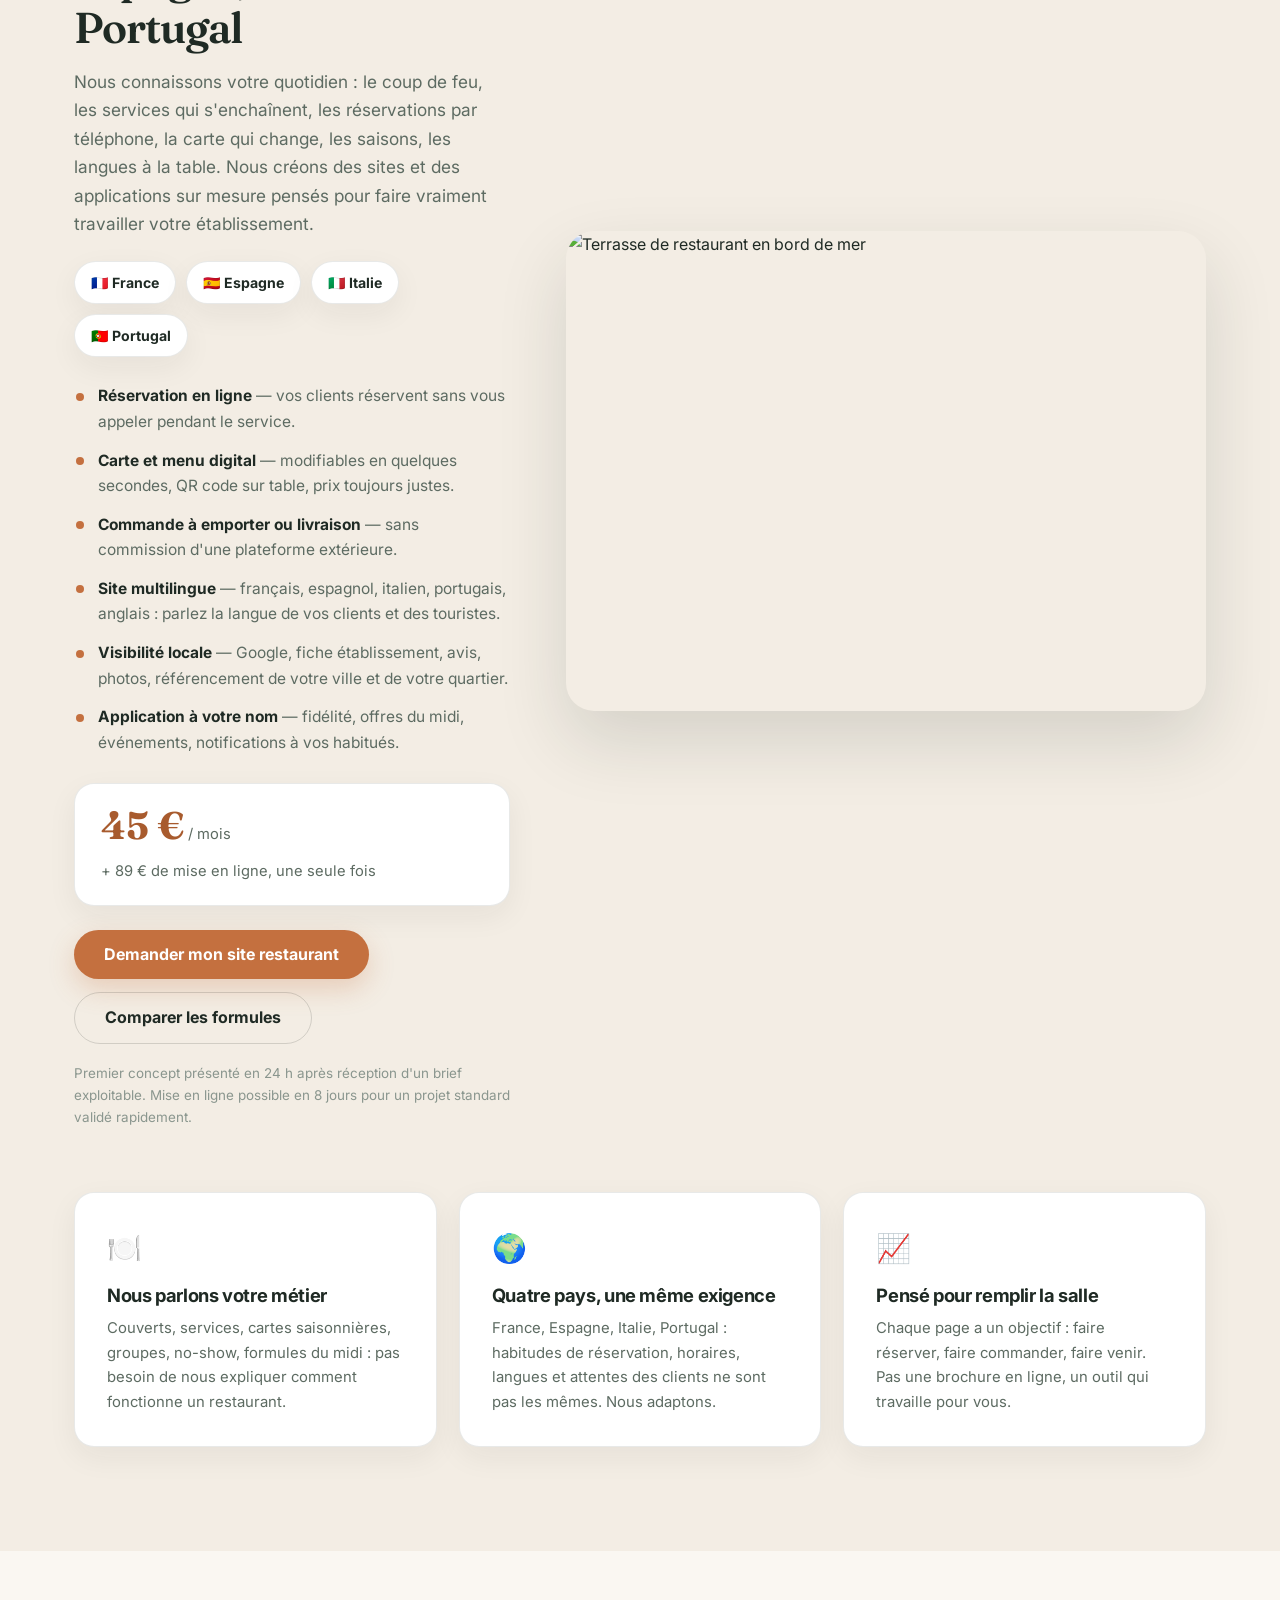
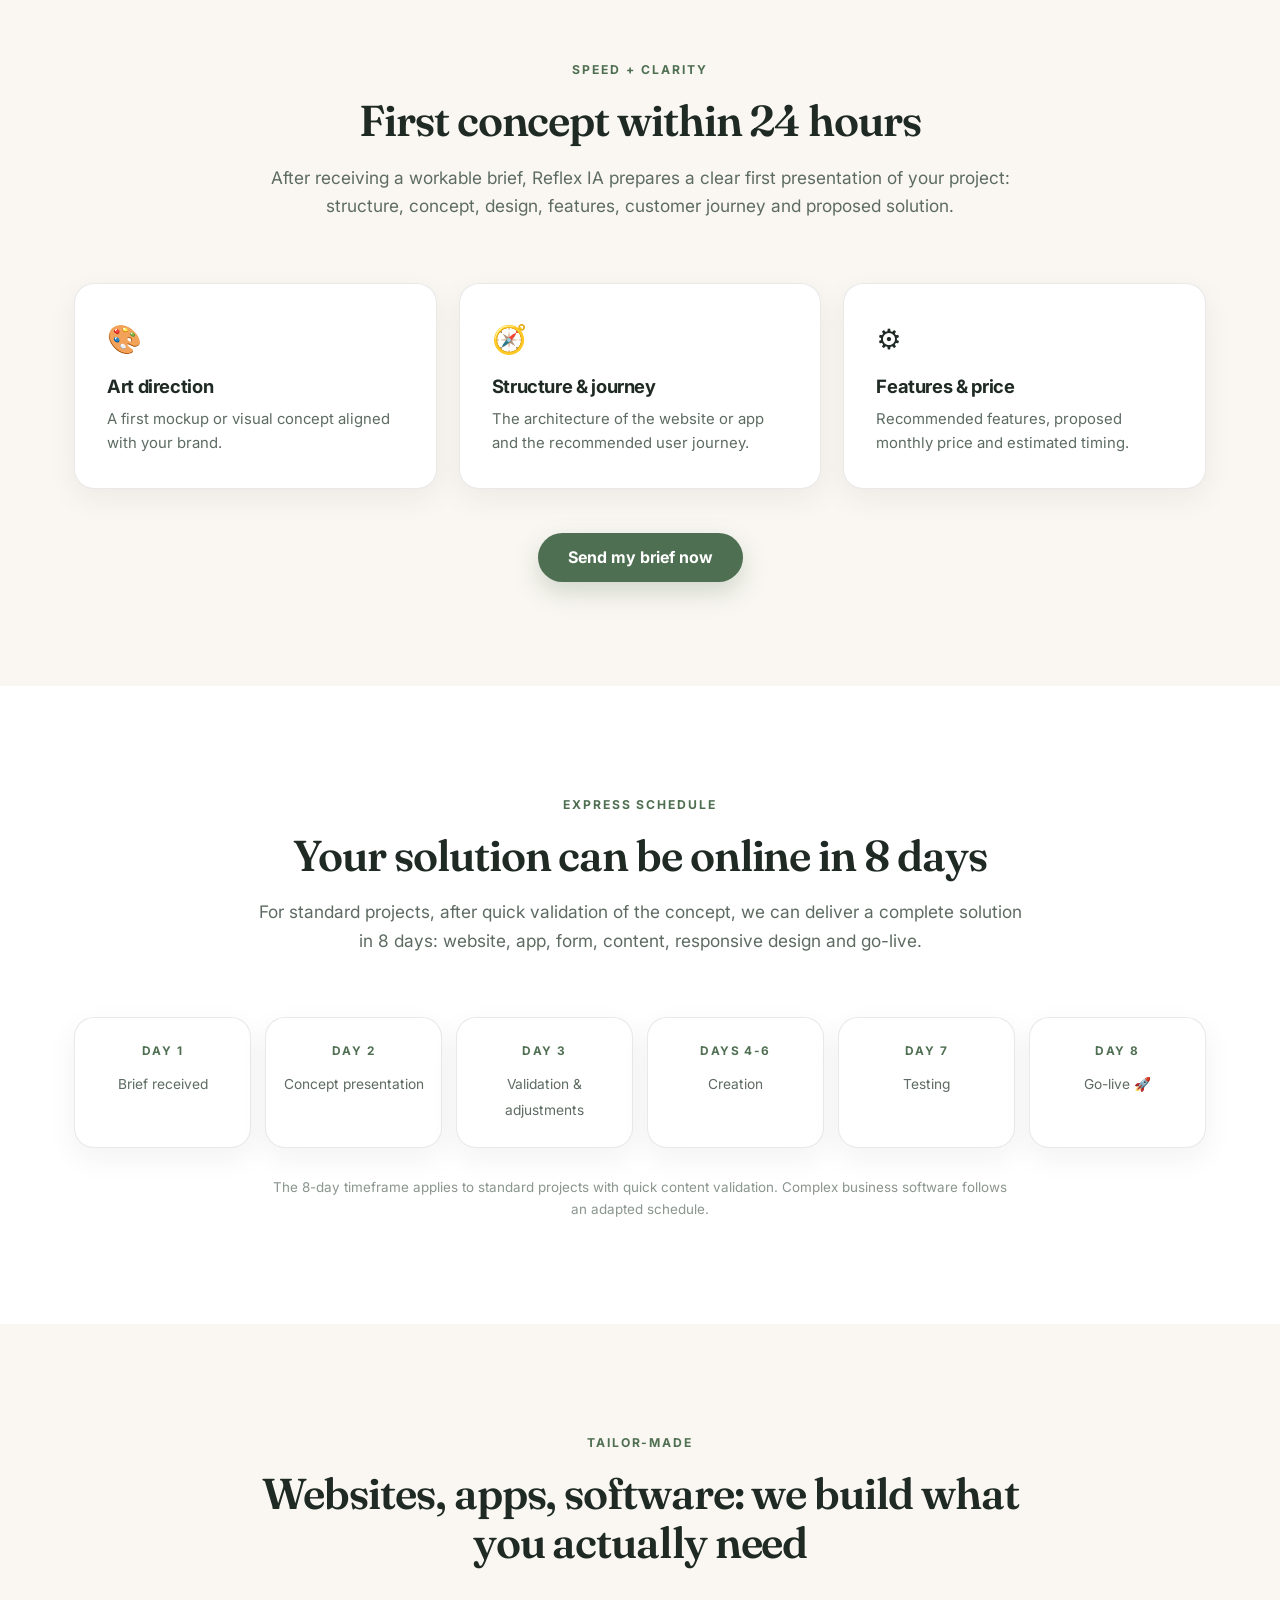
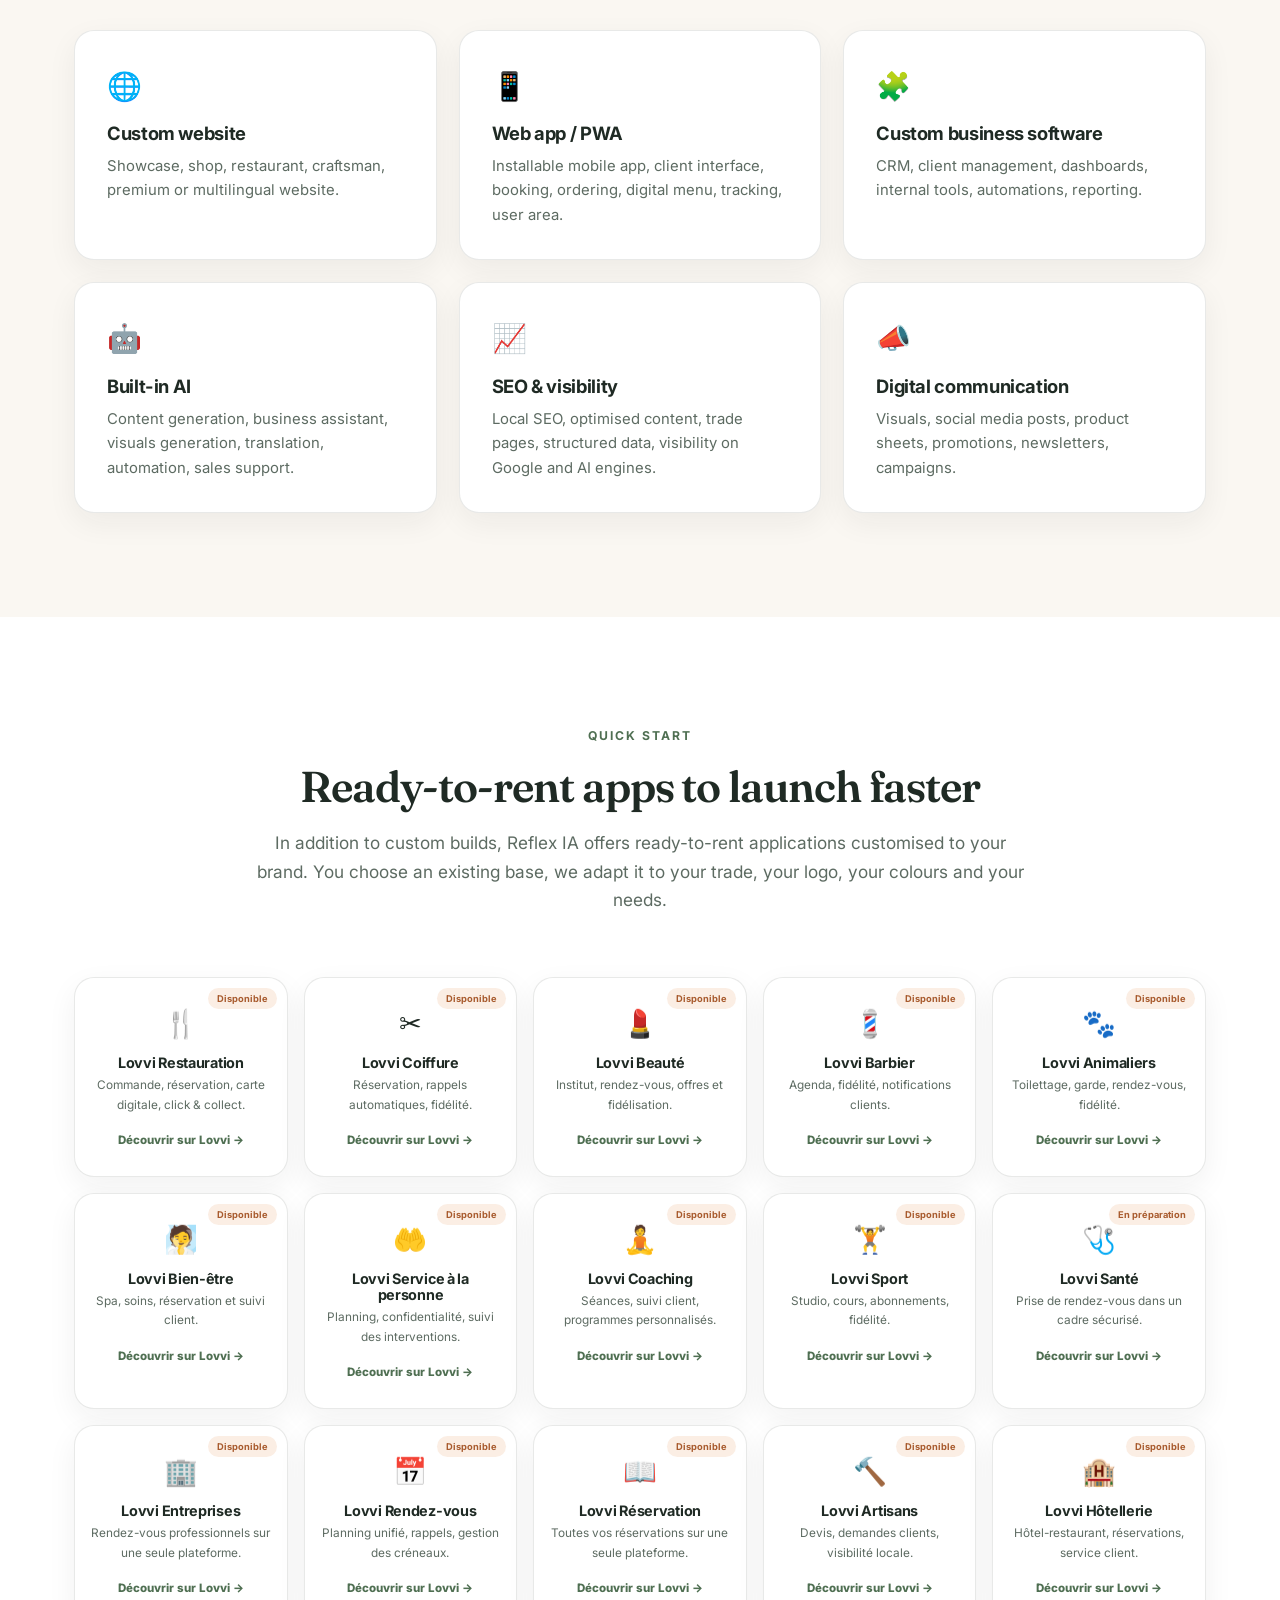
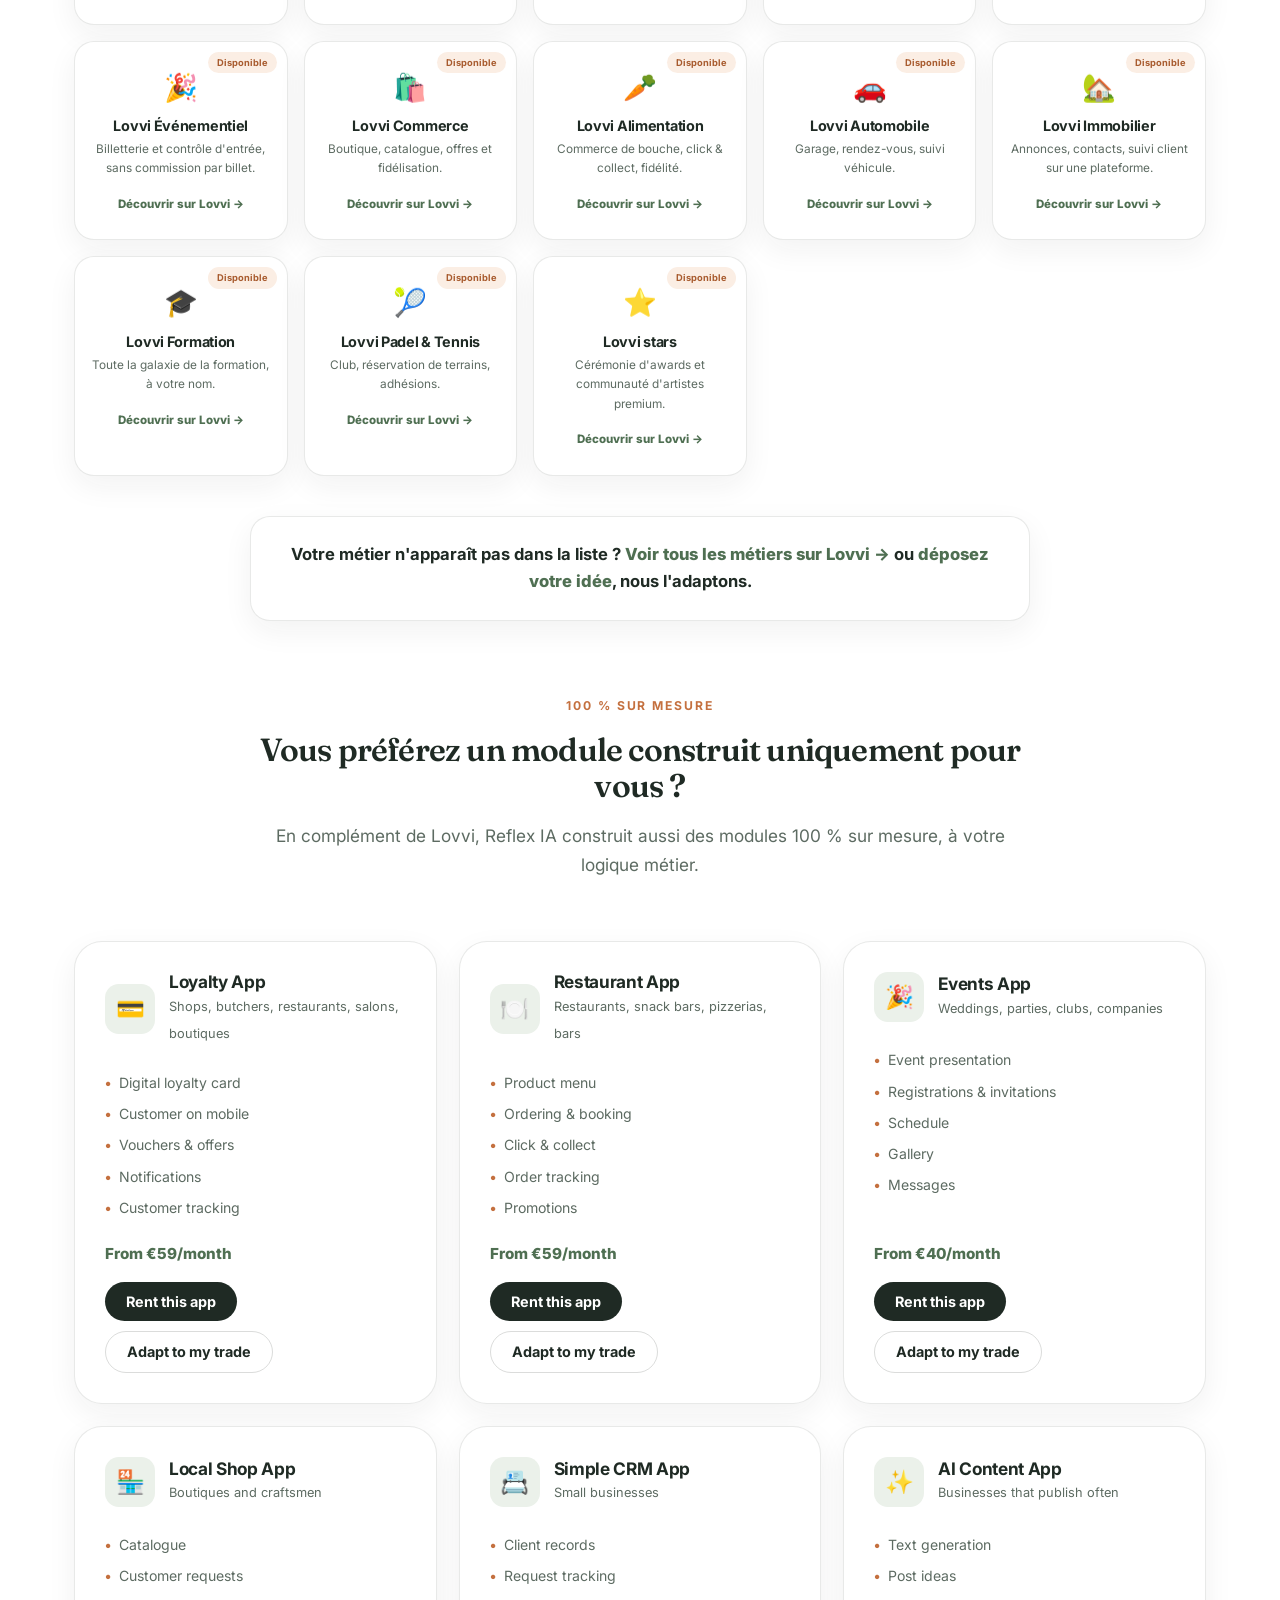
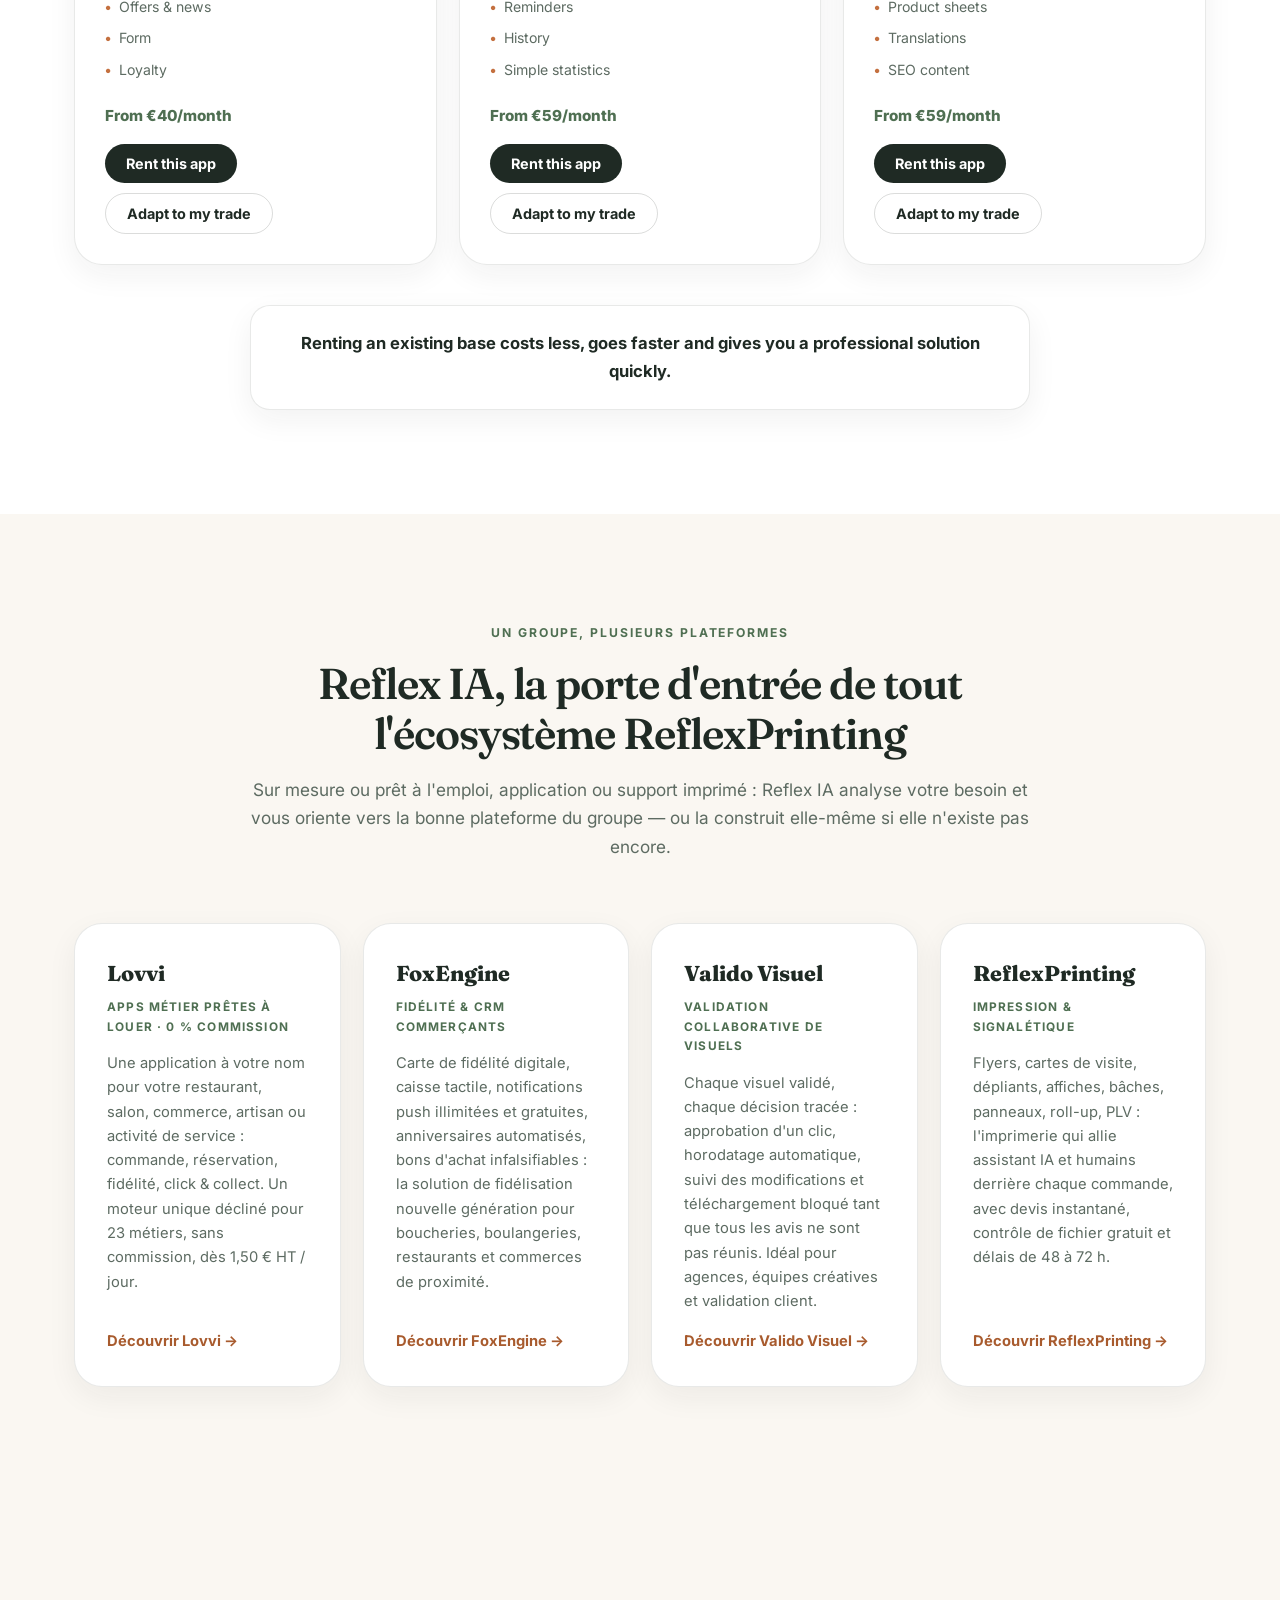
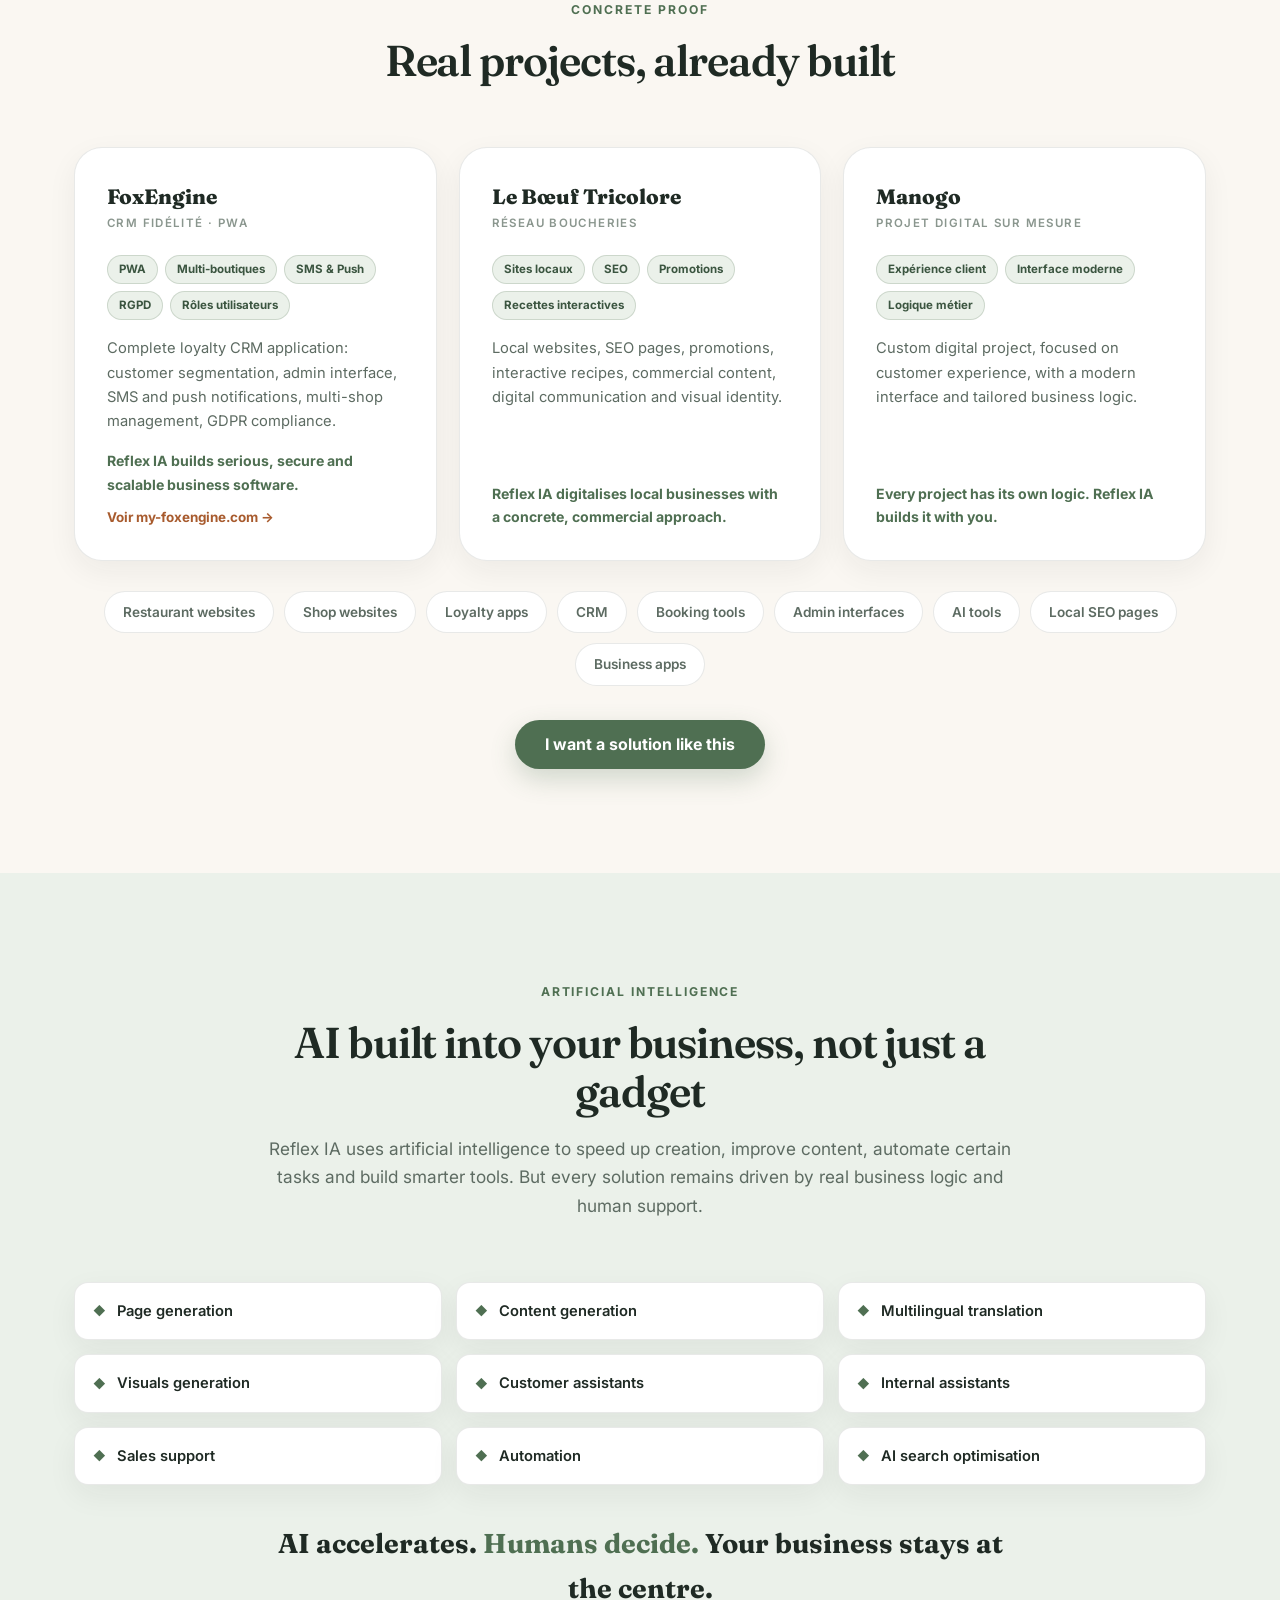
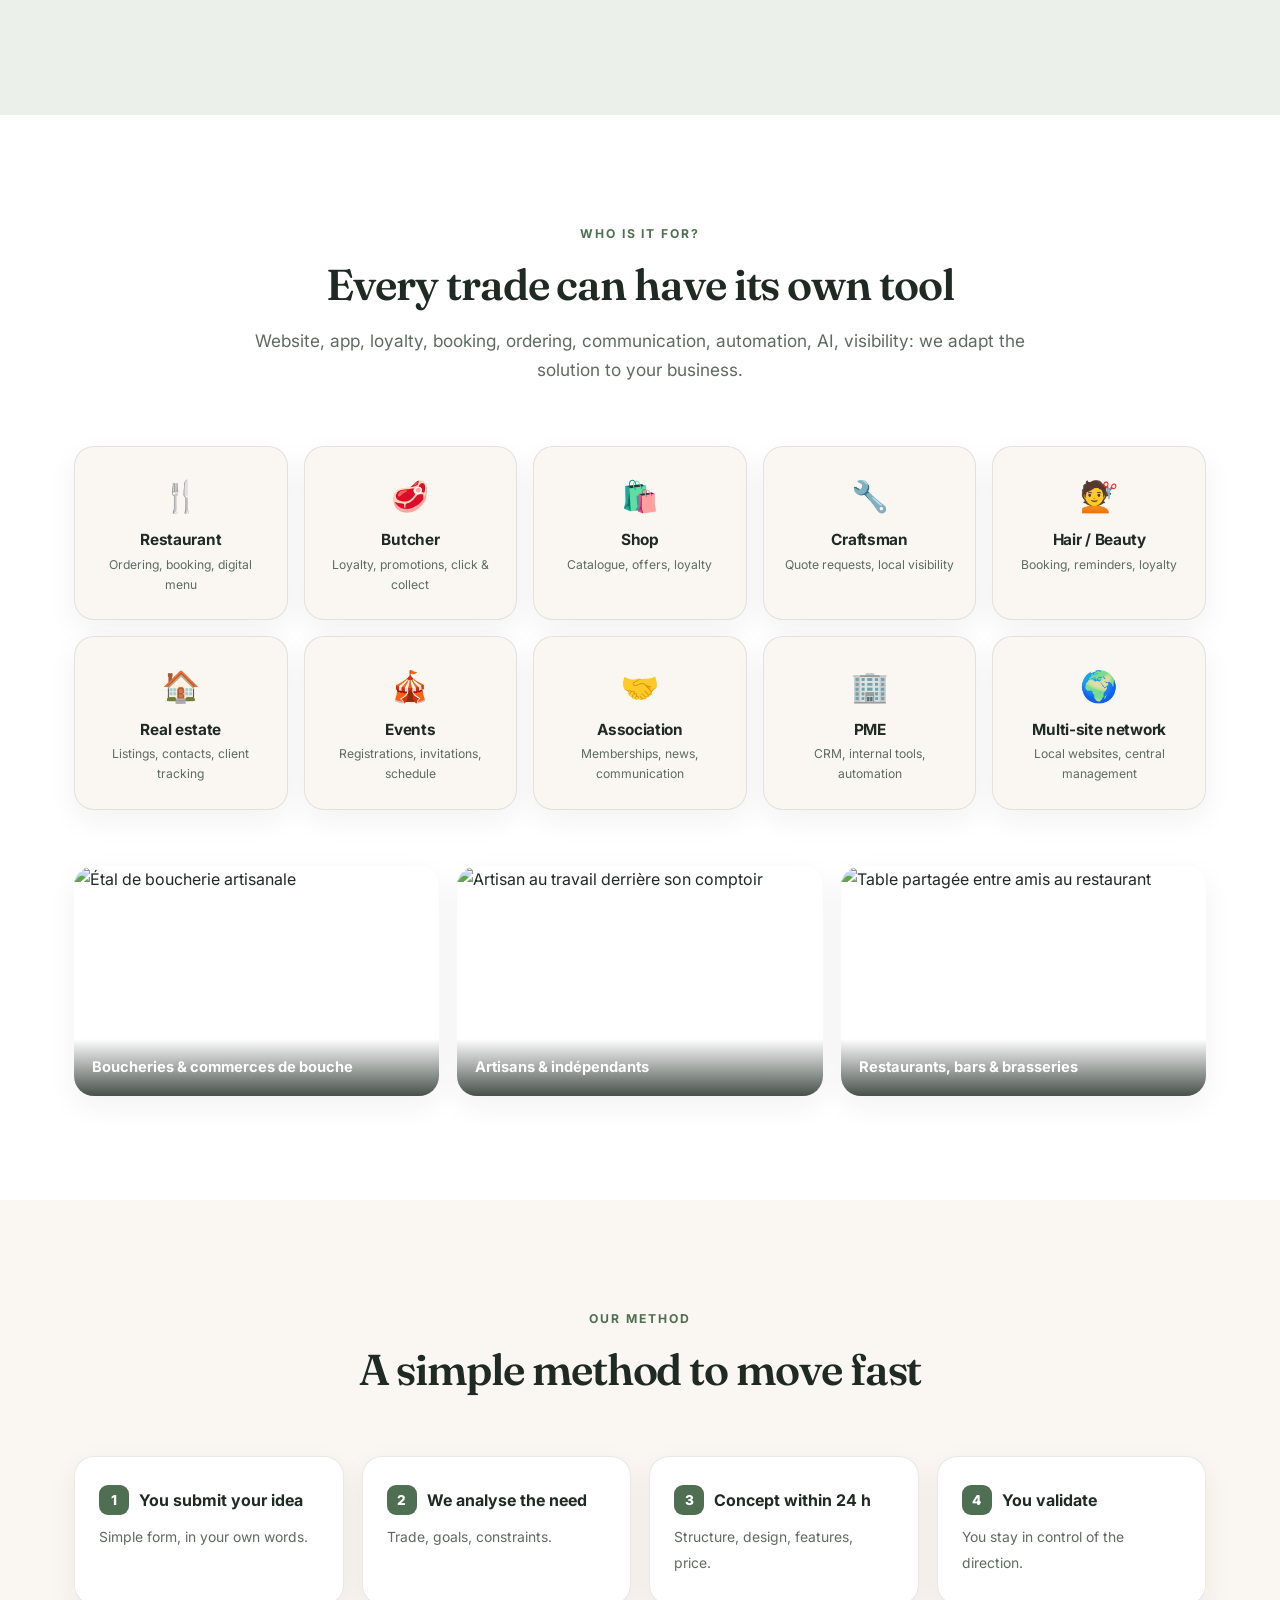
==== commit a2ca0638: "Offre Special Restaurant + photos + refonte de la page - Nouvelle offre Special Restaurant : 45 EUR " ====
--- a/index.html
+++ b/index.html
@@ -4,7 +4,7 @@
 <meta charset="UTF-8">
 <meta name="viewport" content="width=device-width, initial-scale=1.0">
 <title>Reflex IA — Votre site, votre app ou votre logiciel sur mesure dès 40 € / mois</title>
-<meta name="description" content="Déposez votre idée : Reflex IA crée votre site internet, application web, PWA ou logiciel métier sur mesure de 40 € à 89 € / mois. Premier concept en 24 h, livraison possible en 8 jours.">
+<meta name="description" content="Reflex IA crée votre site internet, application web, PWA ou logiciel métier sur mesure de 40 € à 89 € / mois. Offre spéciale restaurant : 45 € / mois + 89 € de mise en ligne, en France, Espagne, Italie et Portugal. Premier concept en 24 h.">
 <link rel="canonical" href="https://ia-web.com/">
 <meta name="robots" content="index,follow">
 
@@ -19,7 +19,7 @@
 <meta property="og:type" content="website">
 <meta property="og:url" content="https://ia-web.com/">
 <meta property="og:title" content="Reflex IA — votre site, votre app ou votre logiciel dès 40 € / mois">
-<meta property="og:description" content="Déposez votre idée. Premier concept en 24 h, livraison possible en 8 jours pour les projets standards. Sites, apps, PWA, logiciels métier et IA intégrée.">
+<meta property="og:description" content="Déposez votre idée. Premier concept en 24 h. Sites, apps, PWA et logiciels métier sur mesure — offre spéciale restaurant à 45 € / mois en France, Espagne, Italie et Portugal.">
 <meta property="og:image" content="https://ia-web.com/assets/og-reflex-ia.jpg">
 <meta property="og:locale" content="fr_FR">
 <meta property="og:site_name" content="Reflex IA by ReflexPrinting">
@@ -27,7 +27,7 @@
 
 <link rel="preconnect" href="https://fonts.googleapis.com">
 <link rel="preconnect" href="https://fonts.gstatic.com" crossorigin>
-<link href="https://fonts.googleapis.com/css2?family=Inter:wght@400;500;600;700;800&display=swap" rel="stylesheet">
+<link href="https://fonts.googleapis.com/css2?family=Inter:wght@400;500;600;700;800&family=Fraunces:opsz,wght@9..144,500;9..144,600;9..144,700&display=swap" rel="stylesheet">
 <link rel="stylesheet" href="css/styles.css">
 
 <!-- JSON-LD : ProfessionalService -->
@@ -41,12 +41,21 @@
   "url": "https://ia-web.com/",
   "email": "contact@reflexprinting.fr",
   "parentOrganization": { "@type": "Organization", "name": "ReflexPrinting" },
-  "description": "Création sur mesure de sites internet, applications web, PWA, logiciels métier et outils IA pour les entreprises, de 40 € à 89 € par mois. Premier concept en 24 h, livraison possible en 8 jours pour les projets standards.",
-  "areaServed": ["FR","BE","CH","LU","ES","DE","EN"],
+  "description": "Création sur mesure de sites internet, applications web, PWA, logiciels métier et outils IA pour les entreprises, de 40 € à 89 € par mois. Spécialiste des restaurants en France, Espagne, Italie et Portugal avec une offre dédiée à 45 € par mois. Premier concept en 24 h, livraison possible en 8 jours pour les projets standards.",
+  "areaServed": ["FR","BE","CH","LU","ES","IT","PT","DE"],
   "availableLanguage": ["fr","en","es","de"],
   "priceRange": "40€-89€/mois",
   "sameAs": ["https://lovvi.fr/", "https://www.my-foxengine.com/", "https://www.validovisuel.com/", "https://www.reflexprinting.fr/"],
   "makesOffer": [
+    {
+      "@type": "Offer",
+      "name": "Spécial Restaurant",
+      "price": "45",
+      "priceCurrency": "EUR",
+      "description": "Site ou application sur mesure pour restaurants, bars, pizzerias et brasseries — 45 € par mois, plus 89 € de frais de mise en ligne (une seule fois). France, Espagne, Italie, Portugal.",
+      "areaServed": ["FR","ES","IT","PT"],
+      "itemOffered": { "@type": "Service", "name": "Création de site et d'application pour restaurant", "serviceType": "Site et application restaurant" }
+    },
     {
       "@type": "Offer",
       "name": "Essentiel",
@@ -113,6 +122,11 @@
     },
     {
       "@type": "Question",
+      "name": "Proposez-vous une offre spéciale pour les restaurants ?",
+      "acceptedAnswer": { "@type": "Answer", "text": "Oui. L'offre Spécial Restaurant est à 45 € par mois, avec 89 € de frais de mise en ligne payés une seule fois. Elle s'adresse aux restaurants, bars, pizzerias et brasseries en France, en Espagne, en Italie et au Portugal : réservation en ligne, carte digitale, commande à emporter, site multilingue et visibilité locale." }
+    },
+    {
+      "@type": "Question",
       "name": "Est-ce adapté aux petites entreprises ?",
       "acceptedAnswer": { "@type": "Answer", "text": "Oui. C'est même l'objectif : rendre les sites, apps et outils IA accessibles aux petites entreprises avec des tarifs mensuels maîtrisés." }
     }
@@ -130,8 +144,8 @@
       <span>by ReflexPrinting</span>
     </a>
     <nav class="nav" id="nav" aria-label="Navigation principale">
-      <a href="#accueil" data-i18n="nav.home">Accueil</a>
       <a href="#idee" data-i18n="nav.idea">Votre idée</a>
+      <a href="#restaurants" data-i18n="nav.resto">Restaurants</a>
       <a href="#solutions" data-i18n="nav.solutions">Solutions</a>
       <a href="#apps" data-i18n="nav.apps">Apps à louer</a>
       <a href="#ecosysteme">Écosystème</a>
@@ -175,8 +189,9 @@
       </div>
       <p class="hero-note" data-i18n="hero.note">Concept en 24 h après réception d'un brief exploitable · 8 jours pour les projets standards validés rapidement.</p>
     </div>
-    <div class="hero-visual" aria-hidden="true">
-      <div class="mock mock-browser">
+    <div class="hero-visual">
+      <img class="hero-photo" src="https://images.unsplash.com/photo-1528605248644-14dd04022da1?auto=format&fit=crop&w=1100&q=80" alt="Clients attabl&eacute;s dans un restaurant convivial" loading="eager" width="1100" height="733">
+      <div class="mock mock-browser" aria-hidden="true">
         <div class="mock-bar"><i></i><i></i><i></i></div>
         <div class="mock-body">
           <div class="skel hl w60"></div>
@@ -189,19 +204,19 @@
           </div>
         </div>
       </div>
-      <div class="mock mock-phone">
+      <div class="mock mock-phone" aria-hidden="true">
         <div class="notch"></div>
         <div class="skel hl w80"></div>
         <div class="skel w60"></div>
         <div class="skel w80"></div>
         <div class="skel w40"></div>
       </div>
-      <div class="mock mock-card">
+      <div class="mock mock-card" aria-hidden="true">
         <div class="ia-dot">Module IA actif</div>
         <div class="skel w80"></div>
         <div class="skel w60"></div>
       </div>
-      <div class="mock mock-notif">💡 <span><b>Mon idée</b> envoyée — concept en préparation…</span></div>
+      <div class="mock mock-notif" aria-hidden="true">💡 <span><b>Mon idée</b> envoyée — concept en préparation…</span></div>
     </div>
   </div>
 </section>
@@ -219,6 +234,7 @@
         <li data-i18n="idea.p3">Concept présenté en 24 h après brief exploitable</li>
         <li data-i18n="idea.p4">Tarifs transparents : de 40 € à 89 € / mois</li>
       </ul>
+      <img class="idea-photo" src="https://images.unsplash.com/photo-1600880292203-757bb62b4baf?auto=format&fit=crop&w=900&q=80" alt="Équipe qui avance sur un projet" loading="lazy" width="900" height="600">
     </div>
     <form class="form-card reveal" id="ideaForm" novalidate>
       <div class="form-grid">
@@ -331,9 +347,27 @@
     <div class="section-head reveal">
       <span class="kicker" style="color:var(--blue);-webkit-text-fill-color:var(--blue)" data-i18n="price.kicker">Tarifs transparents</span>
       <h2 data-i18n="price.title">Des solutions professionnelles de 40 € à 89 € par mois</h2>
-      <p class="section-sub" data-i18n="price.sub">Pas de devis opaque, pas de surprise : trois formules claires, un abonnement mensuel maîtrisé.</p>
+      <p class="section-sub" data-i18n="price.sub">Pas de devis opaque, pas de surprise : quatre formules claires, un abonnement mensuel maîtrisé — dont une offre dédiée aux restaurants.</p>
     </div>
     <div class="price-grid">
+      <!-- Spécial Restaurant -->
+      <div class="price-card resto reveal">
+        <div class="price-tag" data-i18n="price.restotag">Spécial restaurant</div>
+        <div class="price-name" data-i18n="price.p0name">Restaurant</div>
+        <div class="price-amount">45 €<small data-i18n="price.month"> / mois</small></div>
+        <div class="price-setup" data-i18n="price.p0setup">+ 89 € de mise en ligne (une seule fois)</div>
+        <p class="price-for" data-i18n="price.p0for">Pour les restaurants, bars, pizzerias et brasseries en France, Espagne, Italie et Portugal.</p>
+        <ul class="price-list">
+          <li data-i18n="price.p0f1">Site ou application pensé pour la restauration</li>
+          <li data-i18n="price.p0f2">Carte / menu digital toujours à jour</li>
+          <li data-i18n="price.p0f3">Réservation et demande de table</li>
+          <li data-i18n="price.p0f4">Commande à emporter ou livraison</li>
+          <li data-i18n="price.p0f5">Photos, avis Google et fiche établissement</li>
+          <li data-i18n="price.p0f6">Multilingue selon votre clientèle</li>
+          <li data-i18n="price.p0f7">Accompagnement par des connaisseurs du métier</li>
+        </ul>
+        <a href="#restaurants" class="btn btn-terra" data-i18n="price.p0cta">Voir l'offre restaurant</a>
+      </div>
       <!-- Essentiel -->
       <div class="price-card reveal">
         <div class="price-name" data-i18n="price.p1name">Essentiel</div>
@@ -385,6 +419,56 @@
       </div>
     </div>
     <p class="price-note" data-i18n="price.note">Les prix peuvent varier selon le niveau de personnalisation, les options, les frais externes éventuels et la complexité du projet. Un projet spécifique peut faire l'objet d'un devis personnalisé.</p>
+  </div>
+</section>
+
+<!-- ================= SPÉCIAL RESTAURANTS ================= -->
+<section class="resto-section" id="restaurants">
+  <div class="container">
+    <div class="resto-wrap">
+      <div class="reveal">
+        <span class="kicker" style="color:var(--terra);-webkit-text-fill-color:var(--terra)" data-i18n="resto.kicker">Offre spéciale restauration</span>
+        <h2 data-i18n="resto.title">Spécialistes des restaurants en France, Espagne, Italie et Portugal</h2>
+        <p class="section-sub" style="margin-top:16px" data-i18n="resto.sub">Nous connaissons votre quotidien : le coup de feu, les services qui s'enchaînent, les réservations par téléphone, la carte qui change, les saisons, les langues à la table. Nous créons des sites et des applications sur mesure pensés pour faire vraiment travailler votre établissement.</p>
+
+        <div class="resto-flags">
+          <span class="resto-flag">🇫🇷 France</span>
+          <span class="resto-flag">🇪🇸 Espagne</span>
+          <span class="resto-flag">🇮🇹 Italie</span>
+          <span class="resto-flag">🇵🇹 Portugal</span>
+        </div>
+
+        <ul class="resto-list">
+          <li data-i18n-html="resto.l1"><b>Réservation en ligne</b> — vos clients réservent sans vous appeler pendant le service.</li>
+          <li data-i18n-html="resto.l2"><b>Carte et menu digital</b> — modifiables en quelques secondes, QR code sur table, prix toujours justes.</li>
+          <li data-i18n-html="resto.l3"><b>Commande à emporter ou livraison</b> — sans commission d'une plateforme extérieure.</li>
+          <li data-i18n-html="resto.l4"><b>Site multilingue</b> — français, espagnol, italien, portugais, anglais : parlez la langue de vos clients et des touristes.</li>
+          <li data-i18n-html="resto.l5"><b>Visibilité locale</b> — Google, fiche établissement, avis, photos, référencement de votre ville et de votre quartier.</li>
+          <li data-i18n-html="resto.l6"><b>Application à votre nom</b> — fidélité, offres du midi, événements, notifications à vos habitués.</li>
+        </ul>
+
+        <div class="resto-price">
+          <div><strong>45 €</strong> <span data-i18n="resto.month">/ mois</span></div>
+          <div><span data-i18n="resto.setup">+ 89 € de mise en ligne, une seule fois</span></div>
+        </div>
+
+        <div class="resto-cta">
+          <a href="#idee" class="btn btn-terra" data-i18n="resto.cta1">Demander mon site restaurant</a>
+          <a href="#tarifs" class="btn btn-ghost" data-i18n="resto.cta2">Comparer les formules</a>
+        </div>
+        <p class="hero-note" data-i18n="resto.note">Premier concept présenté en 24 h après réception d'un brief exploitable. Mise en ligne possible en 8 jours pour un projet standard validé rapidement.</p>
+      </div>
+
+      <div class="reveal">
+        <img class="resto-photo" src="https://images.unsplash.com/photo-1559339352-11d035aa65de?auto=format&fit=crop&w=1000&q=80" alt="Terrasse de restaurant en bord de mer" loading="lazy" width="1000" height="750">
+      </div>
+    </div>
+
+    <div class="cards" style="margin-top:64px">
+      <div class="card reveal"><span class="icon">🍽️</span><h3 data-i18n="resto.c1">Nous parlons votre métier</h3><p data-i18n="resto.c1t">Couverts, services, cartes saisonnières, groupes, no-show, formules du midi : pas besoin de nous expliquer comment fonctionne un restaurant.</p></div>
+      <div class="card reveal"><span class="icon">🌍</span><h3 data-i18n="resto.c2">Quatre pays, une même exigence</h3><p data-i18n="resto.c2t">France, Espagne, Italie, Portugal : habitudes de réservation, horaires, langues et attentes des clients ne sont pas les mêmes. Nous adaptons.</p></div>
+      <div class="card reveal"><span class="icon">📈</span><h3 data-i18n="resto.c3">Pensé pour remplir la salle</h3><p data-i18n="resto.c3t">Chaque page a un objectif : faire réserver, faire commander, faire venir. Pas une brochure en ligne, un outil qui travaille pour vous.</p></div>
+    </div>
   </div>
 </section>
 
@@ -680,8 +764,14 @@
       <div class="metier-card reveal"><div class="icon">🏢</div><h3>PME</h3><p data-i18n="met.m9t">CRM, outils internes, automatisation</p></div>
       <div class="metier-card reveal"><div class="icon">🌍</div><h3 data-i18n="met.m10">Réseau multi-sites</h3><p data-i18n="met.m10t">Sites locaux, gestion centralisée</p></div>
     </div>
-  </div>
-</section>
+  <div class="human-band reveal">
+      <figure><img src="https://images.unsplash.com/photo-1607623814075-e51df1bdc82f?auto=format&fit=crop&w=800&q=80" alt="&Eacute;tal de boucherie artisanale" loading="lazy" width="800" height="533"><figcaption data-i18n="band.c1">Boucheries &amp; commerces de bouche</figcaption></figure>
+      <figure><img src="https://images.unsplash.com/photo-1577219491135-ce391730fb2c?auto=format&fit=crop&w=800&q=80" alt="Artisan au travail derri&egrave;re son comptoir" loading="lazy" width="800" height="533"><figcaption data-i18n="band.c2">Artisans &amp; ind&eacute;pendants</figcaption></figure>
+      <figure><img src="https://images.unsplash.com/photo-1466978913421-dad2ebd01d17?auto=format&fit=crop&w=800&q=80" alt="Table partag&eacute;e entre amis au restaurant" loading="lazy" width="800" height="533"><figcaption data-i18n="band.c3">Restaurants, bars &amp; brasseries</figcaption></figure>
+    </div>
+  </div>
+
+  </section>
 
 <!-- ================= MÉTHODE ================= -->
 <section id="methode">
@@ -713,6 +803,10 @@
     </div>
     <div class="faq-list">
       <div class="faq-item reveal">
+        <button class="faq-q">Proposez-vous une offre spéciale pour les restaurants ?</button>
+        <div class="faq-a"><p>Oui. L'offre Spécial Restaurant est à 45 € par mois, avec 89 € de frais de mise en ligne payés une seule fois. Elle s'adresse aux restaurants, bars, pizzerias et brasseries en France, en Espagne, en Italie et au Portugal : réservation en ligne, carte digitale, commande à emporter, site multilingue et visibilité locale.</p></div>
+      </div>
+      <div class="faq-item reveal">
         <button class="faq-q">Est-ce vraiment du sur mesure ?</button>
         <div class="faq-a"><p>Oui. Nous partons de votre idée, de votre métier et de vos objectifs. Certaines solutions peuvent utiliser une base existante pour aller plus vite et réduire le coût, mais l'habillage, les contenus, les fonctionnalités et le parcours sont adaptés à votre besoin.</p></div>
       </div>
@@ -766,10 +860,11 @@
           <strong>Reflex <em>IA</em></strong>
           <span>by ReflexPrinting</span>
         </a>
-        <p data-i18n="foot.desc">Sites internet, applications web, PWA, logiciels métier et outils IA sur mesure — de 40 € à 89 € / mois.</p>
+        <p data-i18n="foot.desc">Sites internet, applications web, PWA, logiciels métier et outils IA sur mesure — de 40 € à 89 € / mois. Spécialiste des restaurants en France, Espagne, Italie et Portugal.</p>
       </div>
       <div>
         <h4 data-i18n="foot.solutions">Solutions</h4>
+        <a href="#restaurants" data-i18n="foot.resto">Sites &amp; apps pour restaurants</a>
         <a href="#solutions" data-i18n="foot.sites">Sites internet</a>
         <a href="#solutions" data-i18n="foot.webapps">Applications web</a>
         <a href="#solutions" data-i18n="foot.software">Logiciels métier</a>
--- a/css/styles.css
+++ b/css/styles.css
@@ -1,194 +1,228 @@
 /* ============================================================
-   REFLEX IA — ia-web.com — Design System 2026
-   Palette : Bleu nuit #07111F · Bleu Reflex #064C82 · Rouge #8B0000
-             Cyan IA #00D4FF · Violet IA #7B5CFF · Gris #F4F7FB
+   REFLEX IA — ia-web.com — Charte graphique 2026 « Clair & Humain »
+   Palette : Crème #FAF7F2 · Encre #1F2A24 · Olive #4F6F52
+             Terracotta #C4703F · Blanc #FFFFFF
    ============================================================ */
 
 :root{
-  --night:#07111F;
-  --night-2:#0B1A2E;
-  --blue:#064C82;
-  --red:#8B0000;
-  --cyan:#00D4FF;
-  --violet:#7B5CFF;
+  /* Fonds */
+  --cream:#FAF7F2;
+  --cream-2:#F3EDE4;
   --white:#FFFFFF;
-  --grey:#F4F7FB;
-  --ink:#111827;
-  --ink-soft:#4B5563;
-  --line:rgba(255,255,255,.08);
-  --line-dark:rgba(17,24,39,.08);
-  --glass:rgba(255,255,255,.05);
-  --glass-strong:rgba(255,255,255,.09);
-  --grad-ia:linear-gradient(120deg,var(--cyan),var(--violet));
-  --grad-cta:linear-gradient(120deg,#00D4FF,#7B5CFF 70%);
-  --radius:18px;
-  --radius-lg:26px;
-  --shadow:0 18px 50px rgba(7,17,31,.16);
-  --shadow-soft:0 8px 28px rgba(7,17,31,.10);
+  --grey:#F6F4F0;
+
+  /* Encre */
+  --ink:#1F2A24;
+  --ink-soft:#5D6B62;
+  --ink-mute:#8A968E;
+
+  /* Accents */
+  --olive:#4F6F52;
+  --olive-dark:#3B5540;
+  --olive-soft:#EBF1EA;
+  --terra:#C4703F;
+  --terra-dark:#A85B2E;
+  --terra-soft:#FBEEE4;
+
+  /* Alias de compatibilité (styles inline de l'ancien HTML) */
+  --blue:#4F6F52;
+  --violet:#C4703F;
+  --cyan:#4F6F52;
+  --night:#1F2A24;
+  --night-2:#F3EDE4;
+  --red:#C4703F;
+
+  /* Traits & effets */
+  --line:rgba(31,42,36,.10);
+  --line-dark:rgba(31,42,36,.10);
+  --line-strong:rgba(31,42,36,.16);
+  --glass:var(--white);
+  --glass-strong:var(--white);
+  --grad-ia:linear-gradient(120deg,#4F6F52,#7A9B6E);
+  --grad-cta:linear-gradient(120deg,#4F6F52,#3B5540);
+
+  --radius:20px;
+  --radius-lg:28px;
+  --shadow:0 24px 60px rgba(31,42,36,.10);
+  --shadow-soft:0 10px 30px rgba(31,42,36,.06);
+  --shadow-lift:0 30px 70px rgba(31,42,36,.14);
   --font:'Inter','Segoe UI',system-ui,-apple-system,sans-serif;
+  --font-display:'Fraunces','Georgia',serif;
   --maxw:1180px;
 }
 
 *{margin:0;padding:0;box-sizing:border-box}
-html{scroll-behavior:smooth;-webkit-text-size-adjust:100%}
+html{scroll-behavior:smooth;-webkit-text-size-adjust:100%;scroll-padding-top:110px}
 body{
   font-family:var(--font);
-  background:var(--night);
-  color:var(--white);
-  line-height:1.6;
+  background:var(--cream);
+  color:var(--ink);
+  line-height:1.65;
   overflow-x:hidden;
+  -webkit-font-smoothing:antialiased;
 }
 img,svg{max-width:100%;display:block}
 a{color:inherit;text-decoration:none}
 ul{list-style:none}
 .container{max-width:var(--maxw);margin:0 auto;padding:0 24px}
-section{padding:96px 0;position:relative}
-.section-light{background:var(--grey);color:var(--ink)}
-.section-light .section-sub{color:var(--ink-soft)}
+section{padding:104px 0;position:relative}
+.section-light{background:var(--white)}
+.section-cream{background:var(--cream-2)}
 
 /* ---------- Typo ---------- */
-h1,h2,h3{font-weight:800;line-height:1.12;letter-spacing:-.02em}
-h1{font-size:clamp(2.1rem,5vw,3.6rem)}
-h2{font-size:clamp(1.7rem,3.6vw,2.6rem)}
-h3{font-size:1.18rem}
-.section-head{text-align:center;max-width:760px;margin:0 auto 56px}
-.section-sub{margin-top:16px;font-size:1.08rem;color:rgba(255,255,255,.72)}
+h1,h2,h3{line-height:1.14;letter-spacing:-.02em;color:var(--ink)}
+h1,h2{font-family:var(--font-display);font-weight:600;letter-spacing:-.025em}
+h3{font-weight:700;font-size:1.15rem}
+h1{font-size:clamp(2.2rem,5vw,3.7rem)}
+h2{font-size:clamp(1.8rem,3.7vw,2.7rem)}
+.section-head{text-align:center;max-width:780px;margin:0 auto 62px}
+.section-sub{margin-top:18px;font-size:1.08rem;color:var(--ink-soft)}
 .kicker{
-  display:inline-block;font-size:.78rem;font-weight:700;letter-spacing:.14em;
-  text-transform:uppercase;margin-bottom:14px;
-  background:var(--grad-ia);-webkit-background-clip:text;background-clip:text;color:transparent;
-}
-.grad-text{background:var(--grad-ia);-webkit-background-clip:text;background-clip:text;color:transparent}
+  display:inline-block;font-size:.76rem;font-weight:700;letter-spacing:.16em;
+  text-transform:uppercase;margin-bottom:16px;color:var(--olive);
+  -webkit-text-fill-color:var(--olive);
+}
+.grad-text{color:var(--olive)}
 
 /* ---------- Boutons ---------- */
 .btn{
   display:inline-flex;align-items:center;justify-content:center;gap:9px;
   padding:15px 30px;border-radius:999px;font-weight:700;font-size:1rem;
-  border:none;cursor:pointer;transition:transform .2s,box-shadow .2s,background .2s;
-  font-family:var(--font);white-space:nowrap;
-}
-.btn-primary{background:var(--grad-cta);color:var(--night);box-shadow:0 10px 30px rgba(0,212,255,.28)}
-.btn-primary:hover{transform:translateY(-2px);box-shadow:0 16px 40px rgba(123,92,255,.35)}
-.btn-ghost{background:transparent;color:var(--white);border:1.5px solid rgba(255,255,255,.28)}
-.btn-ghost:hover{border-color:var(--cyan);color:var(--cyan)}
-.btn-dark{background:var(--night);color:var(--white)}
+  border:none;cursor:pointer;transition:transform .2s,box-shadow .2s,background .2s,color .2s;
+  font-family:var(--font);white-space:nowrap;line-height:1.2;
+}
+.btn-primary{background:var(--olive);color:#fff;box-shadow:0 10px 26px rgba(79,111,82,.24)}
+.btn-primary:hover{background:var(--olive-dark);transform:translateY(-2px);box-shadow:0 16px 36px rgba(79,111,82,.30)}
+.btn-ghost{background:transparent;color:var(--ink);border:1.6px solid var(--line-strong)}
+.btn-ghost:hover{border-color:var(--olive);color:var(--olive)}
+.btn-dark{background:var(--ink);color:#fff}
 .btn-dark:hover{transform:translateY(-2px);box-shadow:var(--shadow-soft)}
-.btn-red{background:var(--red);color:var(--white)}
-.btn-sm{padding:10px 20px;font-size:.9rem}
-.section-light .btn-ghost{color:var(--ink);border-color:rgba(17,24,39,.25)}
-.section-light .btn-ghost:hover{border-color:var(--blue);color:var(--blue)}
-
-/* ---------- Header ---------- */
+.btn-terra{background:var(--terra);color:#fff;box-shadow:0 10px 26px rgba(196,112,63,.26)}
+.btn-terra:hover{background:var(--terra-dark);transform:translateY(-2px)}
+.btn-red{background:var(--terra);color:#fff}
+.btn-sm{padding:11px 21px;font-size:.9rem}
+.section-light .btn-ghost{color:var(--ink);border-color:var(--line-strong)}
+
+/* ---------- Header (pilule flottante) ---------- */
 .header{
-  position:fixed;top:0;left:0;right:0;z-index:100;
-  background:rgba(7,17,31,.78);backdrop-filter:blur(18px);-webkit-backdrop-filter:blur(18px);
-  border-bottom:1px solid var(--line);
-  transition:background .3s;
-}
-.header-inner{display:flex;align-items:center;justify-content:space-between;gap:18px;height:74px;max-width:var(--maxw);margin:0 auto;padding:0 24px}
+  position:fixed;top:14px;left:0;right:0;z-index:100;
+  background:transparent;border:none;transition:top .3s;padding:0 16px;
+}
+.header-inner{
+  display:flex;align-items:center;justify-content:space-between;gap:16px;
+  height:70px;max-width:1260px;margin:0 auto;padding:0 12px 0 22px;
+  background:rgba(255,255,255,.92);
+  backdrop-filter:blur(16px);-webkit-backdrop-filter:blur(16px);
+  border:1px solid var(--line);border-radius:999px;
+  box-shadow:0 8px 30px rgba(31,42,36,.08);
+}
 .logo{display:flex;flex-direction:column;line-height:1.15}
-.logo strong{font-size:1.25rem;font-weight:800}
-.logo strong em{font-style:normal;background:var(--grad-ia);-webkit-background-clip:text;background-clip:text;color:transparent}
-.logo span{font-size:.66rem;letter-spacing:.12em;text-transform:uppercase;color:rgba(255,255,255,.55)}
-.nav{display:flex;align-items:center;gap:26px}
-.nav a{font-size:.92rem;font-weight:500;color:rgba(255,255,255,.78);transition:color .2s}
-.nav a:hover{color:var(--cyan)}
-.header-actions{display:flex;align-items:center;gap:12px}
-.lang-switch{display:flex;gap:2px;background:var(--glass);border:1px solid var(--line);border-radius:999px;padding:3px}
+.logo strong{font-size:1.3rem;font-weight:800;font-family:var(--font-display);color:var(--ink)}
+.logo strong em{font-style:normal;color:var(--olive)}
+.logo span{font-size:.62rem;letter-spacing:.14em;text-transform:uppercase;color:var(--ink-mute);font-weight:600}
+.nav{display:flex;align-items:center;gap:19px;min-width:0;flex-wrap:nowrap}
+.nav a{font-size:.9rem;font-weight:600;color:var(--ink-soft);transition:color .2s;white-space:nowrap}
+.nav a:hover{color:var(--olive)}
+.header-actions{display:flex;align-items:center;gap:10px}
+.lang-switch{display:flex;gap:2px;background:var(--cream-2);border:1px solid var(--line);border-radius:999px;padding:3px}
 .lang-switch button{
-  border:none;background:transparent;color:rgba(255,255,255,.6);font-weight:700;font-size:.74rem;
+  border:none;background:transparent;color:var(--ink-soft);font-weight:700;font-size:.72rem;
   padding:6px 9px;border-radius:999px;cursor:pointer;font-family:var(--font);transition:.2s;
 }
-.lang-switch button.active{background:var(--grad-cta);color:var(--night)}
+.lang-switch button.active{background:var(--olive);color:#fff}
 .burger{display:none;border:none;background:transparent;cursor:pointer;width:42px;height:42px;position:relative;z-index:120}
-.burger span{display:block;width:24px;height:2.4px;background:var(--white);margin:5px auto;border-radius:3px;transition:.3s}
+.burger span{display:block;width:23px;height:2.4px;background:var(--ink);margin:5px auto;border-radius:3px;transition:.3s}
 .burger.open span:nth-child(1){transform:translateY(7.4px) rotate(45deg)}
 .burger.open span:nth-child(2){opacity:0}
 .burger.open span:nth-child(3){transform:translateY(-7.4px) rotate(-45deg)}
 
 /* ---------- Hero ---------- */
 .hero{
-  padding:170px 0 110px;
+  padding:172px 0 104px;
   background:
-    radial-gradient(900px 500px at 80% -10%,rgba(123,92,255,.22),transparent 60%),
-    radial-gradient(700px 420px at 8% 20%,rgba(0,212,255,.15),transparent 55%),
-    var(--night);
+    radial-gradient(760px 480px at 88% 6%,rgba(196,112,63,.10),transparent 62%),
+    radial-gradient(640px 420px at 2% 30%,rgba(79,111,82,.10),transparent 58%),
+    var(--cream);
   overflow:hidden;
 }
-.hero-grid{display:grid;grid-template-columns:1.1fr .9fr;gap:56px;align-items:center}
-.hero h1 span{background:var(--grad-ia);-webkit-background-clip:text;background-clip:text;color:transparent}
-.hero-sub{margin:22px 0 28px;font-size:1.14rem;color:rgba(255,255,255,.78);max-width:560px}
-.badges{display:flex;flex-wrap:wrap;gap:10px;margin-bottom:34px}
+.hero-grid{display:grid;grid-template-columns:1.05fr .95fr;gap:56px;align-items:center}
+.hero h1 span{color:var(--olive)}
+.hero-sub{margin:22px 0 28px;font-size:1.15rem;color:var(--ink-soft);max-width:560px}
+.badges{display:flex;flex-wrap:wrap;gap:9px;margin-bottom:32px}
 .badge{
-  font-size:.8rem;font-weight:600;padding:8px 15px;border-radius:999px;
-  background:var(--glass);border:1px solid var(--line);color:rgba(255,255,255,.85);
-  display:inline-flex;align-items:center;gap:7px;
-}
-.badge::before{content:"";width:7px;height:7px;border-radius:50%;background:var(--grad-cta)}
+  font-size:.79rem;font-weight:600;padding:8px 15px;border-radius:999px;
+  background:var(--white);border:1px solid var(--line);color:var(--ink-soft);
+  display:inline-flex;align-items:center;gap:7px;box-shadow:0 2px 8px rgba(31,42,36,.04);
+}
+.badge::before{content:"";width:7px;height:7px;border-radius:50%;background:var(--olive)}
 .hero-cta{display:flex;flex-wrap:wrap;gap:14px}
-.hero-note{margin-top:18px;font-size:.84rem;color:rgba(255,255,255,.5)}
-
-/* Mockup hero (pur CSS) */
-.hero-visual{position:relative;min-height:430px}
+.hero-note{margin-top:18px;font-size:.84rem;color:var(--ink-mute)}
+
+/* Visuel hero : photo + cartes flottantes */
+.hero-visual{position:relative;min-height:460px}
+.hero-photo{
+  width:100%;height:460px;object-fit:cover;border-radius:var(--radius-lg);
+  box-shadow:var(--shadow-lift);
+}
 .mock{
-  position:absolute;background:rgba(11,26,46,.85);border:1px solid var(--line);
-  border-radius:var(--radius);backdrop-filter:blur(14px);box-shadow:var(--shadow);
+  position:absolute;background:rgba(255,255,255,.96);border:1px solid var(--line);
+  border-radius:var(--radius);backdrop-filter:blur(10px);box-shadow:var(--shadow);
   overflow:hidden;animation:float 7s ease-in-out infinite;
 }
-.mock-browser{width:78%;top:0;left:0;padding:0 0 18px}
-.mock-bar{display:flex;gap:6px;padding:12px 14px;border-bottom:1px solid var(--line)}
-.mock-bar i{width:9px;height:9px;border-radius:50%;background:rgba(255,255,255,.18)}
-.mock-bar i:first-child{background:var(--red)}
+.mock-browser{width:70%;top:-18px;left:-34px;padding:0 0 16px}
+.mock-bar{display:flex;gap:6px;padding:11px 14px;border-bottom:1px solid var(--line)}
+.mock-bar i{width:9px;height:9px;border-radius:50%;background:rgba(31,42,36,.12)}
+.mock-bar i:first-child{background:var(--terra)}
 .mock-body{padding:16px}
-.skel{height:10px;border-radius:6px;background:rgba(255,255,255,.1);margin-bottom:10px}
+.skel{height:10px;border-radius:6px;background:rgba(31,42,36,.08);margin-bottom:10px}
 .skel.w60{width:60%}.skel.w80{width:80%}.skel.w40{width:40%}
-.skel.hl{background:var(--grad-cta);opacity:.85;height:13px}
-.mock-phone{width:36%;right:0;top:60px;padding:14px;animation-delay:1.2s;border-radius:24px}
-.mock-phone .notch{width:46%;height:5px;border-radius:5px;background:rgba(255,255,255,.16);margin:2px auto 12px}
+.skel.hl{background:var(--olive);opacity:.9;height:13px}
+.mock-phone{display:none}
 .price-chip{
-  display:inline-block;font-weight:800;font-size:.92rem;padding:6px 12px;border-radius:10px;
-  background:rgba(0,212,255,.12);border:1px solid rgba(0,212,255,.35);color:var(--cyan);margin:4px 4px 4px 0;
-}
-.mock-card{width:46%;left:8%;bottom:-12px;padding:18px;animation-delay:2.2s}
-.mock-card .ia-dot{display:flex;align-items:center;gap:9px;font-size:.8rem;font-weight:700;color:var(--violet);margin-bottom:10px}
-.mock-card .ia-dot::before{content:"";width:9px;height:9px;border-radius:50%;background:var(--grad-cta);animation:pulse 2s infinite}
+  display:inline-block;font-weight:800;font-size:.9rem;padding:6px 12px;border-radius:10px;
+  background:var(--olive-soft);border:1px solid rgba(79,111,82,.22);color:var(--olive-dark);margin:4px 4px 4px 0;
+}
+.mock-card{width:52%;right:-30px;bottom:56px;padding:18px;animation-delay:2.2s}
+.mock-card .ia-dot{display:flex;align-items:center;gap:9px;font-size:.8rem;font-weight:700;color:var(--terra);margin-bottom:10px}
+.mock-card .ia-dot::before{content:"";width:9px;height:9px;border-radius:50%;background:var(--terra);animation:pulse 2s infinite}
 .mock-notif{
-  width:52%;right:4%;bottom:36px;padding:13px 16px;display:flex;gap:10px;align-items:center;
-  font-size:.8rem;animation-delay:3s;
-}
-.mock-notif b{color:var(--cyan)}
-@keyframes float{0%,100%{transform:translateY(0)}50%{transform:translateY(-12px)}}
+  width:64%;left:-26px;bottom:-16px;padding:13px 16px;display:flex;gap:10px;align-items:center;
+  font-size:.8rem;animation-delay:3s;color:var(--ink-soft);
+}
+.mock-notif b{color:var(--olive)}
+@keyframes float{0%,100%{transform:translateY(0)}50%{transform:translateY(-11px)}}
 @keyframes pulse{0%,100%{opacity:1}50%{opacity:.35}}
 
 /* ---------- Form (Déposez votre idée) ---------- */
-.idea-section{background:linear-gradient(180deg,var(--night) 0%,var(--night-2) 100%)}
+.idea-section{background:var(--cream-2)}
 .idea-wrap{display:grid;grid-template-columns:.85fr 1.15fr;gap:54px;align-items:start}
 .idea-aside h2{margin-bottom:18px}
-.idea-aside p{color:rgba(255,255,255,.75);margin-bottom:26px}
-.idea-points li{display:flex;gap:12px;margin-bottom:15px;font-size:.96rem;color:rgba(255,255,255,.82)}
-.idea-points li::before{content:"✓";color:var(--cyan);font-weight:800}
+.idea-aside p{color:var(--ink-soft);margin-bottom:26px}
+.idea-points li{display:flex;gap:12px;margin-bottom:14px;font-size:.96rem;color:var(--ink)}
+.idea-points li::before{content:"✓";color:var(--olive);font-weight:800}
+.idea-photo{margin-top:30px;border-radius:var(--radius);width:100%;height:230px;object-fit:cover;box-shadow:var(--shadow-soft)}
 .form-card{
-  background:var(--glass-strong);border:1px solid var(--line);border-radius:var(--radius-lg);
-  padding:36px;backdrop-filter:blur(16px);box-shadow:var(--shadow);
+  background:var(--white);border:1px solid var(--line);border-radius:var(--radius-lg);
+  padding:38px;box-shadow:var(--shadow);
 }
 .form-grid{display:grid;grid-template-columns:1fr 1fr;gap:16px}
 .form-field{display:flex;flex-direction:column;gap:7px}
 .form-field.full{grid-column:1/-1}
-.form-field label{font-size:.82rem;font-weight:600;color:rgba(255,255,255,.75)}
+.form-field label{font-size:.82rem;font-weight:700;color:var(--ink-soft)}
 .form-field input,.form-field select,.form-field textarea{
-  background:rgba(7,17,31,.6);border:1px solid var(--line);border-radius:12px;
-  padding:13px 15px;color:var(--white);font-family:var(--font);font-size:.95rem;
-  transition:border .2s;width:100%;
-}
-.form-field input:focus,.form-field select:focus,.form-field textarea:focus{outline:none;border-color:var(--cyan)}
+  background:var(--cream);border:1.5px solid var(--line);border-radius:12px;
+  padding:13px 15px;color:var(--ink);font-family:var(--font);font-size:.95rem;
+  transition:border .2s,background .2s;width:100%;
+}
+.form-field input:focus,.form-field select:focus,.form-field textarea:focus{outline:none;border-color:var(--olive);background:var(--white)}
 .form-field textarea{min-height:120px;resize:vertical}
 .form-field select option{color:var(--ink);background:var(--white)}
-.form-consent{display:flex;gap:10px;align-items:flex-start;font-size:.8rem;color:rgba(255,255,255,.6);grid-column:1/-1}
-.form-consent input{width:auto;margin-top:3px}
+.form-consent{display:flex;gap:10px;align-items:flex-start;font-size:.8rem;color:var(--ink-soft);grid-column:1/-1}
+.form-consent input{width:auto;margin-top:3px;accent-color:var(--olive)}
 .form-submit{grid-column:1/-1;display:flex;flex-wrap:wrap;gap:12px;align-items:center;margin-top:6px}
 .form-success{
   display:none;grid-column:1/-1;padding:16px 18px;border-radius:12px;font-weight:600;
-  background:rgba(0,212,255,.1);border:1px solid rgba(0,212,255,.4);color:var(--cyan);
+  background:var(--olive-soft);border:1px solid rgba(79,111,82,.3);color:var(--olive-dark);
 }
 .form-success.visible{display:block}
 
@@ -196,205 +230,249 @@
 .cards{display:grid;grid-template-columns:repeat(3,1fr);gap:22px}
 .cards-2{grid-template-columns:repeat(2,1fr)}
 .card{
-  background:var(--glass);border:1px solid var(--line);border-radius:var(--radius);
-  padding:30px;transition:transform .25s,border-color .25s;
-}
-.card:hover{transform:translateY(-5px);border-color:rgba(0,212,255,.4)}
+  background:var(--white);border:1px solid var(--line);border-radius:var(--radius);
+  padding:32px;transition:transform .25s,box-shadow .25s,border-color .25s;box-shadow:var(--shadow-soft);
+}
+.card:hover{transform:translateY(-5px);border-color:rgba(79,111,82,.35);box-shadow:var(--shadow)}
 .card .num{
   width:42px;height:42px;border-radius:12px;display:flex;align-items:center;justify-content:center;
-  font-weight:800;font-size:1.05rem;background:var(--grad-cta);color:var(--night);margin-bottom:18px;
+  font-weight:800;font-size:1.05rem;background:var(--olive);color:#fff;margin-bottom:18px;
 }
 .card h3{margin-bottom:10px}
-.card p{font-size:.93rem;color:rgba(255,255,255,.7)}
-.section-light .card{background:var(--white);border:1px solid var(--line-dark);box-shadow:var(--shadow-soft)}
+.card p{font-size:.93rem;color:var(--ink-soft)}
+.section-light .card{background:var(--cream);border:1px solid var(--line)}
 .section-light .card p{color:var(--ink-soft)}
-.section-light .card:hover{border-color:var(--blue)}
-.card .icon{font-size:1.7rem;margin-bottom:14px;display:block}
+.section-light .card:hover{border-color:var(--olive)}
+.card .icon{font-size:1.75rem;margin-bottom:14px;display:block}
 
 /* ---------- Pricing ---------- */
-.pricing{background:var(--grey);color:var(--ink)}
-.price-grid{display:grid;grid-template-columns:repeat(3,1fr);gap:24px;align-items:stretch}
+.pricing{background:var(--white)}
+.price-grid{display:grid;grid-template-columns:repeat(4,1fr);gap:20px;align-items:stretch}
 .price-card{
-  background:var(--white);border:1px solid var(--line-dark);border-radius:var(--radius-lg);
-  padding:38px 32px;display:flex;flex-direction:column;box-shadow:var(--shadow-soft);
+  min-width:0;
+  background:var(--cream);border:1px solid var(--line);border-radius:var(--radius-lg);
+  padding:36px 28px;display:flex;flex-direction:column;box-shadow:var(--shadow-soft);
   transition:transform .25s,box-shadow .25s;position:relative;
 }
 .price-card:hover{transform:translateY(-6px);box-shadow:var(--shadow)}
-.price-card.featured{border:2px solid transparent;background:
-  linear-gradient(var(--white),var(--white)) padding-box,
-  var(--grad-cta) border-box;
-}
+.price-card.featured{border:2px solid var(--olive);background:var(--white)}
+.price-card.resto{border:2px solid var(--terra);background:var(--terra-soft)}
 .price-tag{position:absolute;top:-14px;left:50%;transform:translateX(-50%);
-  background:var(--grad-cta);color:var(--night);font-size:.74rem;font-weight:800;
+  background:var(--olive);color:#fff;font-size:.7rem;font-weight:800;
   padding:6px 16px;border-radius:999px;letter-spacing:.06em;text-transform:uppercase;white-space:nowrap}
-.price-name{font-size:1.05rem;font-weight:800;color:var(--blue)}
-.price-amount{margin:14px 0 4px;font-size:3rem;font-weight:800;letter-spacing:-.03em}
-.price-amount small{font-size:1rem;font-weight:600;color:var(--ink-soft)}
-.price-for{font-size:.9rem;color:var(--ink-soft);margin-bottom:22px;min-height:42px}
-.price-list{flex:1;margin-bottom:26px}
-.price-list li{display:flex;gap:10px;font-size:.92rem;padding:7px 0;color:var(--ink)}
-.price-list li::before{content:"✓";color:var(--blue);font-weight:800;flex-shrink:0}
-.price-note{max-width:820px;margin:34px auto 0;text-align:center;font-size:.85rem;color:var(--ink-soft)}
+.price-card.resto .price-tag{background:var(--terra)}
+.price-name{font-size:1.02rem;font-weight:800;color:var(--olive)}
+.price-card.resto .price-name{color:var(--terra-dark)}
+.price-amount{margin:12px 0 4px;font-size:2.7rem;font-weight:700;letter-spacing:-.03em;font-family:var(--font-display);color:var(--ink)}
+.price-amount small{font-size:.95rem;font-weight:600;color:var(--ink-soft);font-family:var(--font)}
+.price-setup{font-size:.8rem;font-weight:700;color:var(--terra-dark);margin-bottom:8px}
+.price-for{font-size:.89rem;color:var(--ink-soft);margin-bottom:20px;min-height:42px}
+.price-list{flex:1;margin-bottom:24px}
+.price-card .btn{white-space:normal;text-align:center;padding-left:18px;padding-right:18px}
+.price-list li{display:flex;gap:10px;font-size:.9rem;padding:6px 0;color:var(--ink);min-width:0}
+.price-list li::before{content:"✓";color:var(--olive);font-weight:800;flex-shrink:0}
+.price-card.resto .price-list li::before{color:var(--terra)}
+.price-note{max-width:840px;margin:36px auto 0;text-align:center;font-size:.85rem;color:var(--ink-soft)}
+
+/* ---------- Section Restaurants ---------- */
+.resto-section{background:var(--cream-2)}
+.resto-wrap{display:grid;grid-template-columns:1.05fr .95fr;gap:56px;align-items:center}
+.resto-photo{width:100%;height:480px;object-fit:cover;border-radius:var(--radius-lg);box-shadow:var(--shadow-lift)}
+.resto-flags{display:flex;flex-wrap:wrap;gap:10px;margin:22px 0 26px}
+.resto-flag{
+  display:inline-flex;align-items:center;gap:8px;font-size:.88rem;font-weight:700;color:var(--ink);
+  background:var(--white);border:1px solid var(--line);border-radius:999px;padding:9px 16px;box-shadow:var(--shadow-soft);
+}
+.resto-list li{position:relative;padding-left:24px;margin-bottom:13px;font-size:.97rem;color:var(--ink-soft)}
+.resto-list li::before{content:"";position:absolute;left:2px;top:.62em;width:8px;height:8px;border-radius:50%;background:var(--terra)}
+.resto-list li b{color:var(--ink)}
+.resto-price{
+  display:flex;flex-wrap:wrap;align-items:baseline;gap:10px 18px;margin:28px 0 24px;
+  background:var(--white);border:1px solid var(--line);border-radius:var(--radius);padding:22px 26px;box-shadow:var(--shadow-soft);
+}
+.resto-price strong{font-family:var(--font-display);font-size:2.4rem;font-weight:700;color:var(--terra-dark);line-height:1;display:inline-block}
+.resto-price>div:first-child{white-space:nowrap}
+.resto-price span{font-size:.92rem;color:var(--ink-soft)}
+.resto-cta{display:flex;flex-wrap:wrap;gap:13px}
 
 /* ---------- Timeline 8 jours ---------- */
 .timeline{display:grid;grid-template-columns:repeat(6,1fr);gap:14px;margin-top:10px}
 .tl-step{
-  background:var(--glass);border:1px solid var(--line);border-radius:var(--radius);
-  padding:22px 16px;text-align:center;
-}
-.tl-step b{display:block;font-size:.78rem;letter-spacing:.1em;text-transform:uppercase;
-  background:var(--grad-ia);-webkit-background-clip:text;background-clip:text;color:transparent;margin-bottom:8px}
-.tl-step span{font-size:.86rem;color:rgba(255,255,255,.75)}
-.legal-note{margin-top:26px;text-align:center;font-size:.84rem;color:rgba(255,255,255,.5);max-width:720px;margin-left:auto;margin-right:auto}
-.section-light .legal-note{color:var(--ink-soft)}
+  background:var(--white)!important;border:1px solid var(--line)!important;border-radius:var(--radius);
+  padding:24px 16px;text-align:center;box-shadow:var(--shadow-soft);
+}
+.tl-step b{display:block;font-size:.74rem;letter-spacing:.12em;text-transform:uppercase;
+  color:var(--olive);margin-bottom:8px}
+.tl-step span{font-size:.86rem;color:var(--ink-soft)!important}
+.legal-note{margin-top:28px;text-align:center;font-size:.84rem;color:var(--ink-mute);max-width:740px;margin-left:auto;margin-right:auto}
+.section-light .legal-note{color:var(--ink-mute)}
 
 /* ---------- Apps à louer ---------- */
 .apps-grid{display:grid;grid-template-columns:repeat(3,1fr);gap:22px}
 .app-card{
-  background:var(--white);border:1px solid var(--line-dark);border-radius:var(--radius-lg);
+  background:var(--white);border:1px solid var(--line);border-radius:var(--radius-lg);
   padding:30px;display:flex;flex-direction:column;box-shadow:var(--shadow-soft);
   transition:transform .25s,box-shadow .25s;
 }
 .app-card:hover{transform:translateY(-5px);box-shadow:var(--shadow)}
 .app-head{display:flex;align-items:center;gap:14px;margin-bottom:14px}
 .app-ico{width:50px;height:50px;border-radius:14px;display:flex;align-items:center;justify-content:center;
-  font-size:1.45rem;background:linear-gradient(135deg,rgba(0,212,255,.14),rgba(123,92,255,.14));flex-shrink:0}
-.app-card h3{font-size:1.1rem}
+  font-size:1.45rem;background:var(--olive-soft);flex-shrink:0}
+.app-card h3{font-size:1.08rem}
 .app-for{font-size:.8rem;color:var(--ink-soft)}
 .app-feats{flex:1;margin:8px 0 18px}
 .app-feats li{font-size:.88rem;padding:4px 0;color:var(--ink-soft);display:flex;gap:8px}
-.app-feats li::before{content:"•";color:var(--violet);font-weight:800}
-.app-price{font-weight:800;color:var(--blue);margin-bottom:16px;font-size:.95rem}
+.app-feats li::before{content:"•";color:var(--terra);font-weight:800}
+.app-price{font-weight:800;color:var(--olive);margin-bottom:16px;font-size:.95rem}
 .app-actions{display:flex;gap:10px;flex-wrap:wrap}
 .apps-key{
-  margin-top:40px;text-align:center;font-weight:700;font-size:1.06rem;max-width:760px;
-  margin-left:auto;margin-right:auto;padding:22px 28px;border-radius:var(--radius);
-  background:var(--white);border:1px solid var(--line-dark);box-shadow:var(--shadow-soft);color:var(--ink);
-}
-.apps-key a{color:var(--blue);font-weight:800}
+  margin-top:40px;text-align:center;font-weight:700;font-size:1.04rem;max-width:780px;
+  margin-left:auto;margin-right:auto;padding:24px 30px;border-radius:var(--radius);
+  background:var(--white);border:1px solid var(--line);box-shadow:var(--shadow-soft);color:var(--ink);
+}
+.apps-key a{color:var(--olive);font-weight:800}
 
 /* ---------- Apps Lovvi (grille métiers) ---------- */
 .lovvi-grid{display:grid;grid-template-columns:repeat(5,1fr);gap:16px;margin-top:8px}
 .lovvi-card{
   position:relative;display:block;text-decoration:none;color:inherit;
-  background:var(--white);border:1px solid var(--line-dark);border-radius:var(--radius);
+  background:var(--white);border:1px solid var(--line);border-radius:var(--radius);
   padding:24px 16px;text-align:center;box-shadow:var(--shadow-soft);
   transition:transform .22s,box-shadow .22s;
 }
 .lovvi-card:hover{transform:translateY(-4px);box-shadow:var(--shadow)}
 .lovvi-card .icon{font-size:1.7rem;margin:0 auto 8px}
-.lovvi-card h3{font-size:.92rem;margin-bottom:5px;color:var(--ink)}
+.lovvi-card h3{font-size:.9rem;margin-bottom:5px;color:var(--ink)}
 .lovvi-card p{font-size:.74rem;color:var(--ink-soft);margin-bottom:10px;min-height:2.4em}
-.lovvi-tag{font-size:.72rem;font-weight:800;color:var(--blue)}
+.lovvi-tag{font-size:.72rem;font-weight:800;color:var(--olive)}
 .lovvi-badge{
   position:absolute;top:10px;right:10px;font-size:.58rem;font-weight:700;
-  padding:3px 9px;border-radius:999px;background:rgba(16,185,129,.12);color:#0ea472;
+  padding:3px 9px;border-radius:999px;background:var(--terra-soft);color:var(--terra-dark);
 }
 
 /* ---------- Réalisations ---------- */
 .proof-grid{display:grid;grid-template-columns:repeat(3,1fr);gap:22px;margin-bottom:30px}
 .proof-card{
-  background:var(--glass);border:1px solid var(--line);border-radius:var(--radius-lg);
-  padding:32px;display:flex;flex-direction:column;
-}
-.proof-logo{font-weight:800;font-size:1.3rem;margin-bottom:6px}
-.proof-logo small{display:block;font-size:.74rem;letter-spacing:.1em;text-transform:uppercase;color:rgba(255,255,255,.5);font-weight:600}
+  background:var(--white);border:1px solid var(--line);border-radius:var(--radius-lg);
+  padding:32px;display:flex;flex-direction:column;box-shadow:var(--shadow-soft);
+  transition:transform .22s,box-shadow .22s;
+}
+.proof-card:hover{transform:translateY(-4px);box-shadow:var(--shadow)}
+.proof-logo{font-weight:800;font-size:1.3rem;margin-bottom:6px;color:var(--ink);font-family:var(--font-display)}
+.proof-logo small{display:block;font-size:.72rem;letter-spacing:.12em;text-transform:uppercase;color:var(--ink-mute);font-weight:600;font-family:var(--font)}
 .proof-tags{display:flex;flex-wrap:wrap;gap:7px;margin:16px 0}
-.proof-tags span{font-size:.72rem;font-weight:600;padding:4px 11px;border-radius:999px;background:rgba(0,212,255,.1);border:1px solid rgba(0,212,255,.25);color:var(--cyan)}
-.proof-card p{font-size:.92rem;color:rgba(255,255,255,.72);flex:1}
-.proof-msg{margin-top:16px;font-size:.88rem;font-weight:600;color:var(--cyan)}
-.proof-link{display:inline-block;margin-top:10px;font-size:.84rem;font-weight:700;color:var(--cyan);text-decoration:none}
+.proof-tags span{font-size:.72rem;font-weight:700;padding:4px 11px;border-radius:999px;background:var(--olive-soft);border:1px solid rgba(79,111,82,.2);color:var(--olive-dark)}
+.proof-card p{font-size:.92rem;color:var(--ink-soft);flex:1}
+.proof-msg{margin-top:16px;font-size:.88rem;font-weight:700;color:var(--olive)}
+.proof-link{display:inline-block;margin-top:10px;font-size:.84rem;font-weight:700;color:var(--terra-dark);text-decoration:none}
 .proof-link:hover{text-decoration:underline}
 .portfolio-tags{display:flex;flex-wrap:wrap;gap:10px;justify-content:center;margin:8px 0 34px}
-.portfolio-tags span{font-size:.85rem;font-weight:600;padding:9px 18px;border-radius:999px;background:var(--glass);border:1px solid var(--line);color:rgba(255,255,255,.8)}
+.portfolio-tags span{font-size:.85rem;font-weight:600;padding:9px 18px;border-radius:999px;background:var(--white);border:1px solid var(--line);color:var(--ink-soft)}
 
 /* ---------- Écosystème ---------- */
 .eco-grid{display:grid;grid-template-columns:repeat(4,1fr);gap:22px}
 .eco-card{
   display:flex;flex-direction:column;text-decoration:none;color:inherit;
-  background:var(--glass);border:1px solid var(--line);border-radius:var(--radius-lg);
-  padding:32px;transition:transform .22s,box-shadow .22s;
-}
-.eco-card:hover{transform:translateY(-5px)}
-.eco-logo{font-weight:800;font-size:1.4rem;margin-bottom:6px}
-.eco-tag{font-size:.76rem;letter-spacing:.06em;text-transform:uppercase;color:var(--cyan);font-weight:700;margin-bottom:14px}
-.eco-card p:not(.eco-tag){font-size:.92rem;color:rgba(255,255,255,.72);flex:1;margin-bottom:16px}
-.eco-cta{font-weight:700;color:var(--cyan);font-size:.92rem}
+  background:var(--white);border:1px solid var(--line);border-radius:var(--radius-lg);
+  padding:32px;transition:transform .22s,box-shadow .22s;box-shadow:var(--shadow-soft);
+}
+.eco-card:hover{transform:translateY(-5px);box-shadow:var(--shadow)}
+.eco-logo{font-weight:800;font-size:1.35rem;margin-bottom:6px;font-family:var(--font-display);color:var(--ink)}
+.eco-tag{font-size:.74rem;letter-spacing:.1em;text-transform:uppercase;color:var(--olive);font-weight:700;margin-bottom:14px}
+.eco-card p:not(.eco-tag){font-size:.92rem;color:var(--ink-soft);flex:1;margin-bottom:16px}
+.eco-cta{font-weight:700;color:var(--terra-dark);font-size:.92rem}
 
 /* ---------- IA utile ---------- */
-.ia-band{
-  background:linear-gradient(120deg,rgba(0,212,255,.07),rgba(123,92,255,.1)),var(--night-2);
-}
+.ia-band{background:var(--olive-soft)}
 .ia-grid{display:grid;grid-template-columns:repeat(3,1fr);gap:14px;margin-bottom:36px}
 .ia-item{
-  background:var(--glass);border:1px solid var(--line);border-radius:14px;padding:16px 18px;
-  font-size:.92rem;font-weight:600;display:flex;align-items:center;gap:11px;
-}
-.ia-item::before{content:"◆";background:var(--grad-ia);-webkit-background-clip:text;background-clip:text;color:transparent;font-size:.8rem}
-.ia-motto{text-align:center;font-size:clamp(1.2rem,2.6vw,1.7rem);font-weight:800;max-width:740px;margin:0 auto}
-.ia-motto span{background:var(--grad-ia);-webkit-background-clip:text;background-clip:text;color:transparent}
+  background:var(--white);border:1px solid var(--line);border-radius:14px;padding:16px 18px;
+  font-size:.92rem;font-weight:600;display:flex;align-items:center;gap:11px;color:var(--ink);
+  box-shadow:var(--shadow-soft);
+}
+.ia-item::before{content:"◆";color:var(--olive);font-size:.75rem}
+.ia-motto{text-align:center;font-size:clamp(1.2rem,2.6vw,1.7rem);font-weight:700;max-width:760px;margin:0 auto;font-family:var(--font-display);color:var(--ink)}
+.ia-motto span{color:var(--olive)}
 
 /* ---------- Métiers ---------- */
 .metiers-grid{display:grid;grid-template-columns:repeat(5,1fr);gap:16px}
 .metier-card{
-  background:var(--white);border:1px solid var(--line-dark);border-radius:var(--radius);
-  padding:24px 18px;text-align:center;box-shadow:var(--shadow-soft);transition:transform .22s;
-}
-.metier-card:hover{transform:translateY(-4px)}
+  background:var(--cream);border:1px solid var(--line);border-radius:var(--radius);
+  padding:24px 18px;text-align:center;box-shadow:var(--shadow-soft);transition:transform .22s,box-shadow .22s;
+}
+.metier-card:hover{transform:translateY(-4px);box-shadow:var(--shadow)}
 .metier-card .icon{font-size:1.9rem;margin:0 auto 10px}
-.metier-card h3{font-size:.98rem;margin-bottom:6px}
+.metier-card h3{font-size:.96rem;margin-bottom:6px}
 .metier-card p{font-size:.76rem;color:var(--ink-soft)}
+
+/* ---------- Bande photo humaine ---------- */
+.human-band{
+  display:grid;grid-template-columns:repeat(3,1fr);gap:18px;margin-top:56px;
+}
+.human-band figure{position:relative;border-radius:var(--radius);overflow:hidden;box-shadow:var(--shadow-soft)}
+.human-band img{width:100%;height:230px;object-fit:cover;transition:transform .5s}
+.human-band figure:hover img{transform:scale(1.05)}
+.human-band figcaption{
+  position:absolute;left:0;right:0;bottom:0;padding:16px 18px;color:#fff;font-weight:700;font-size:.92rem;
+  background:linear-gradient(to top,rgba(31,42,36,.82),transparent);
+}
 
 /* ---------- Méthode ---------- */
 .method-grid{display:grid;grid-template-columns:repeat(4,1fr);gap:18px;counter-reset:step}
 .method-step{
-  background:var(--glass);border:1px solid var(--line);border-radius:var(--radius);padding:26px 22px;
-}
-.method-step b{display:flex;align-items:center;gap:10px;margin-bottom:8px;font-size:1rem}
+  background:var(--white);border:1px solid var(--line);border-radius:var(--radius);padding:28px 24px;
+  box-shadow:var(--shadow-soft);
+}
+.method-step b{display:flex;align-items:center;gap:10px;margin-bottom:8px;font-size:1rem;color:var(--ink)}
 .method-step b::before{
   counter-increment:step;content:counter(step);
   width:30px;height:30px;border-radius:9px;display:inline-flex;align-items:center;justify-content:center;
-  background:var(--grad-cta);color:var(--night);font-size:.85rem;font-weight:800;flex-shrink:0;
-}
-.method-step span{font-size:.86rem;color:rgba(255,255,255,.68)}
-.method-quote{margin-top:44px;text-align:center;font-size:clamp(1.1rem,2.4vw,1.5rem);font-weight:800}
-.method-quote span{background:var(--grad-ia);-webkit-background-clip:text;background-clip:text;color:transparent}
+  background:var(--olive);color:#fff;font-size:.85rem;font-weight:800;flex-shrink:0;
+}
+.method-step span{font-size:.87rem;color:var(--ink-soft)}
+.method-quote{margin-top:48px;text-align:center;font-size:clamp(1.1rem,2.4vw,1.5rem);font-weight:700;font-family:var(--font-display);color:var(--ink)}
+.method-quote span{color:var(--olive)}
 
 /* ---------- FAQ ---------- */
-.faq-list{max-width:820px;margin:0 auto}
-.faq-item{border:1px solid var(--line-dark);border-radius:var(--radius);background:var(--white);margin-bottom:14px;overflow:hidden;box-shadow:var(--shadow-soft)}
+.faq-list{max-width:840px;margin:0 auto}
+.faq-item{border:1px solid var(--line);border-radius:var(--radius);background:var(--cream);margin-bottom:14px;overflow:hidden;box-shadow:var(--shadow-soft)}
 .faq-q{
   width:100%;display:flex;justify-content:space-between;align-items:center;gap:14px;
   padding:21px 26px;background:none;border:none;cursor:pointer;text-align:left;
-  font-family:var(--font);font-size:1.02rem;font-weight:700;color:var(--ink);
-}
-.faq-q::after{content:"+";font-size:1.5rem;font-weight:400;color:var(--blue);transition:transform .25s;flex-shrink:0}
+  font-family:var(--font);font-size:1rem;font-weight:700;color:var(--ink);
+}
+.faq-q::after{content:"+";font-size:1.5rem;font-weight:400;color:var(--olive);transition:transform .25s;flex-shrink:0}
 .faq-item.open .faq-q::after{transform:rotate(45deg)}
 .faq-a{max-height:0;overflow:hidden;transition:max-height .35s ease}
 .faq-a p{padding:0 26px 22px;font-size:.94rem;color:var(--ink-soft)}
 
 /* ---------- CTA final ---------- */
 .final-cta{
-  background:
-    radial-gradient(700px 400px at 50% 0%,rgba(123,92,255,.25),transparent 65%),
-    var(--night);
-  text-align:center;
-}
-.final-cta h2{max-width:720px;margin:0 auto 18px}
-.final-cta p{max-width:620px;margin:0 auto 36px;color:rgba(255,255,255,.75)}
+  background:var(--olive);
+  text-align:center;color:#fff;
+}
+.final-cta h2{max-width:740px;margin:0 auto 18px;color:#fff}
+.final-cta .kicker{color:rgba(255,255,255,.85);-webkit-text-fill-color:rgba(255,255,255,.85)}
+.final-cta p{max-width:640px;margin:0 auto 36px;color:rgba(255,255,255,.86)}
+.final-cta .btn-primary{background:#fff;color:var(--olive-dark);box-shadow:0 12px 30px rgba(0,0,0,.16)}
+.final-cta .btn-primary:hover{background:var(--cream)}
+.final-cta .btn-ghost{color:#fff;border-color:rgba(255,255,255,.5)}
+.final-cta .btn-ghost:hover{color:#fff;border-color:#fff;background:rgba(255,255,255,.1)}
 .final-actions{display:flex;flex-wrap:wrap;gap:14px;justify-content:center}
 .btn-wa{background:#25D366;color:#073b1d}
 .btn-wa:hover{transform:translateY(-2px)}
 
 /* ---------- Footer ---------- */
-.footer{background:#050D17;border-top:1px solid var(--line);padding:64px 0 34px;font-size:.9rem}
+.footer{background:var(--ink);color:rgba(255,255,255,.72);border-top:none;padding:66px 0 34px;font-size:.9rem}
 .footer-grid{display:grid;grid-template-columns:1.4fr 1fr 1fr 1fr 1fr;gap:36px;margin-bottom:44px}
-.footer h4{font-size:.82rem;letter-spacing:.1em;text-transform:uppercase;color:rgba(255,255,255,.5);margin-bottom:16px}
+.footer h4{font-size:.78rem;letter-spacing:.12em;text-transform:uppercase;color:rgba(255,255,255,.5);margin-bottom:16px}
 .footer a{color:rgba(255,255,255,.72);display:block;padding:4px 0;transition:color .2s}
-.footer a:hover{color:var(--cyan)}
-.footer-brand p{color:rgba(255,255,255,.55);margin-top:12px;max-width:300px;font-size:.86rem}
+.footer a:hover{color:#fff}
+.footer .logo strong,.footer .logo strong em{color:#fff}
+.footer .logo span{color:rgba(255,255,255,.5)}
+.footer-brand p{color:rgba(255,255,255,.55);margin-top:12px;max-width:310px;font-size:.86rem}
 .footer-bottom{
-  border-top:1px solid var(--line);padding-top:26px;display:flex;flex-wrap:wrap;gap:14px;
+  border-top:1px solid rgba(255,255,255,.12);padding-top:26px;display:flex;flex-wrap:wrap;gap:14px;
   justify-content:space-between;align-items:center;color:rgba(255,255,255,.45);font-size:.8rem;
 }
 
@@ -409,38 +487,76 @@
 /* ============================================================
    RESPONSIVE
    ============================================================ */
+/* Écosystème et FAQ restent accessibles depuis le pied de page et le menu mobile */
+@media (min-width:761px){
+  .nav a[href="#ecosysteme"],.nav a[href="#faq"]{display:none}
+}
+@media (max-width:1300px){
+  .header-inner{padding:0 12px 0 18px}
+  .nav{gap:15px}
+  .nav a{font-size:.84rem}
+  .logo strong{font-size:1.15rem}
+}
+@media (max-width:1200px){
+  .nav a[href="#realisations"]{display:none}
+}
+@media (max-width:1080px){
+  .nav a[href="#apps"]{display:none}
+}
+@media (max-width:900px) and (min-width:761px){
+  .header-actions .btn{display:none}
+}
+@media (max-width:1240px){
+  .price-grid{grid-template-columns:repeat(2,1fr);max-width:800px;margin:0 auto}
+}
 @media (max-width:1024px){
-  .cards,.apps-grid,.proof-grid,.ia-grid,.eco-grid{grid-template-columns:repeat(2,1fr)}
-  .price-grid{grid-template-columns:1fr;max-width:520px;margin:0 auto}
+  .cards,.apps-grid,.proof-grid,.ia-grid,.eco-grid,.human-band{grid-template-columns:repeat(2,1fr)}
   .metiers-grid,.lovvi-grid{grid-template-columns:repeat(3,1fr)}
   .method-grid{grid-template-columns:repeat(2,1fr)}
   .timeline{grid-template-columns:repeat(3,1fr)}
-  .hero-grid{grid-template-columns:1fr;gap:60px}
-  .hero-visual{min-height:380px;max-width:560px;margin:0 auto;width:100%}
+  .hero-grid,.resto-wrap{grid-template-columns:1fr;gap:56px}
+  .hero-visual{min-height:400px;max-width:560px;margin:0 auto;width:100%}
+  .hero-photo{height:400px}
+  .resto-photo{height:360px}
   .idea-wrap{grid-template-columns:1fr}
   .footer-grid{grid-template-columns:repeat(2,1fr)}
 }
 @media (max-width:760px){
-  section{padding:68px 0}
-  .hero{padding:130px 0 80px}
+  section{padding:72px 0}
+  .hero{padding:132px 0 80px}
+  .header{top:8px}
+  .header-inner{height:62px;padding:0 10px 0 18px;margin:0 12px}
   .nav{
-    position:fixed;inset:0;background:rgba(7,17,31,.97);backdrop-filter:blur(20px);
-    flex-direction:column;justify-content:center;gap:30px;
+    position:fixed;inset:0;background:rgba(250,247,242,.98);backdrop-filter:blur(20px);
+    flex-direction:column;justify-content:center;gap:28px;
     opacity:0;pointer-events:none;transition:opacity .3s;z-index:110;
   }
   .nav.open{opacity:1;pointer-events:auto}
-  .nav a{font-size:1.25rem}
+  .nav a{display:block!important}
+  .nav a{font-size:1.25rem;color:var(--ink)}
   .burger{display:block}
   .header-actions .btn{display:none}
-  .cards,.cards-2,.apps-grid,.proof-grid,.ia-grid,.method-grid,.eco-grid{grid-template-columns:1fr}
+  .cards,.cards-2,.apps-grid,.proof-grid,.ia-grid,.method-grid,.eco-grid,.price-grid,.human-band{grid-template-columns:1fr}
+  .price-grid{max-width:460px;margin:0 auto}
   .metiers-grid,.lovvi-grid{grid-template-columns:repeat(2,1fr)}
   .timeline{grid-template-columns:repeat(2,1fr)}
   .form-grid{grid-template-columns:1fr}
   .form-card{padding:26px 20px}
-  .hero-cta .btn,.final-actions .btn{width:100%;justify-content:center}
+  .btn{white-space:normal;text-align:center}
+  .lang-switch button{padding:6px 7px;font-size:.68rem}
+  .header-actions{gap:6px}
+  .logo strong{font-size:1.08rem}
+  .hero-cta,.final-actions,.resto-cta,.app-actions,.form-submit{flex-direction:column;align-items:stretch}
+  .hero-cta .btn,.final-actions .btn,.resto-cta .btn{width:100%;justify-content:center}
   .footer-grid{grid-template-columns:1fr}
-  .mock-browser{width:88%}
-  .mock-phone{width:42%}
-  .mock-card{width:54%}
-  .mock-notif{width:62%}
-}
+  .hero-photo{height:320px}
+  .mock-browser{width:74%;left:-10px;top:-10px}
+  .mock-card{width:58%;right:-8px}
+  .mock-notif{width:72%;left:-8px}
+  .resto-price strong{font-size:2rem}
+}
+
+@media (max-width:400px){
+  .lang-switch button{padding:5px 5px;font-size:.64rem}
+  .burger{width:36px}
+}
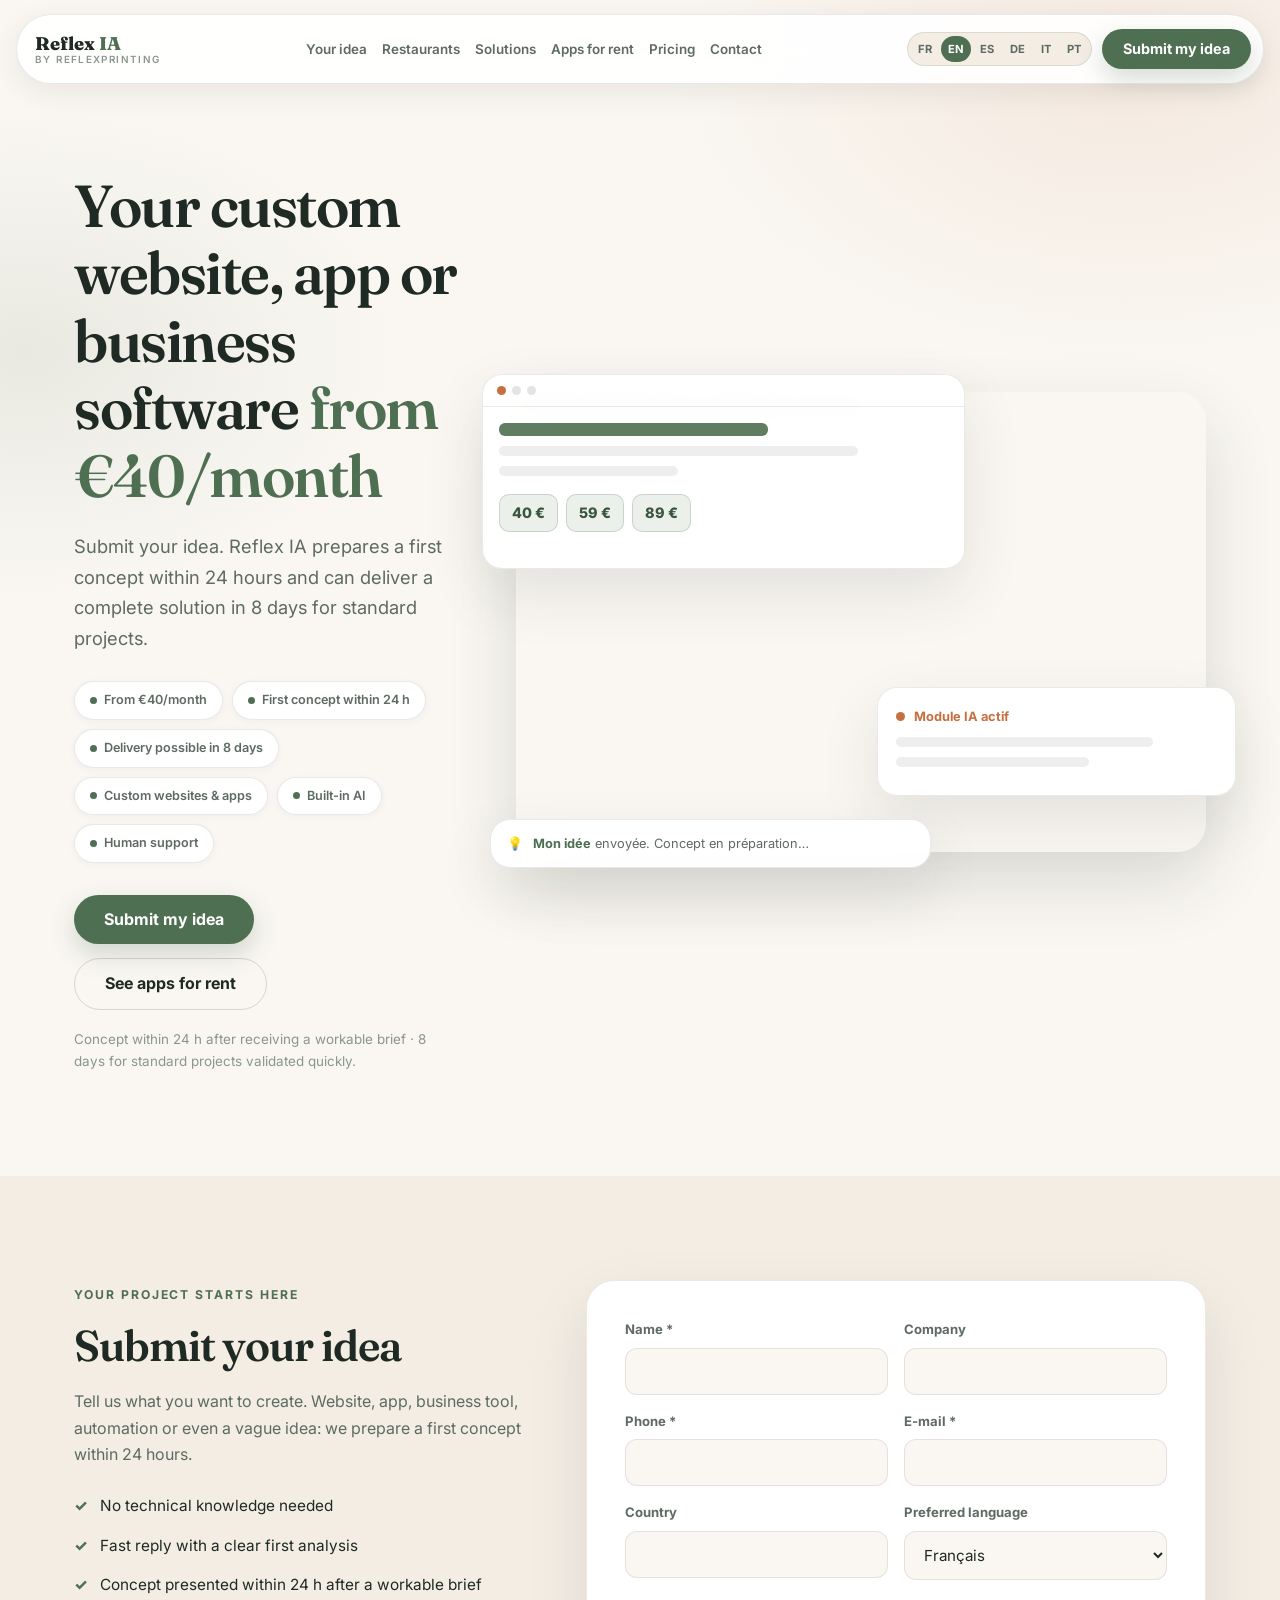
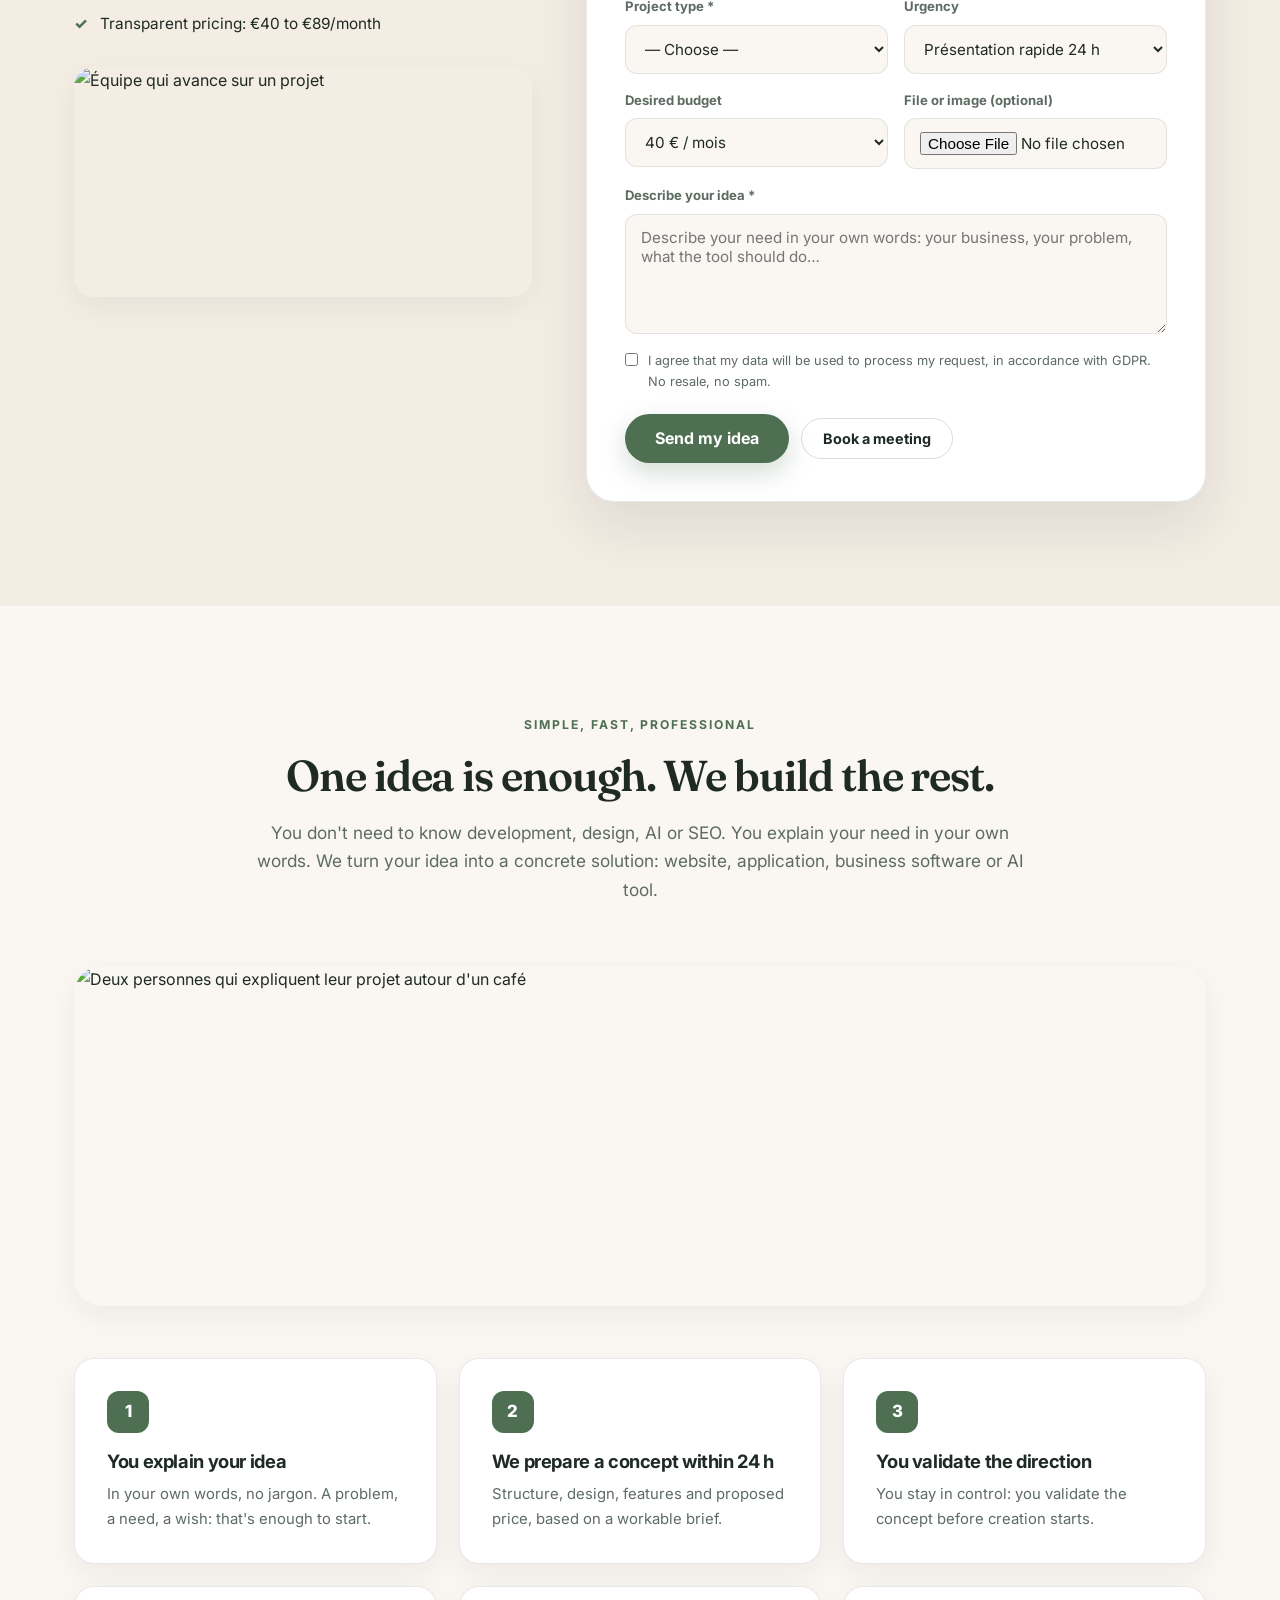
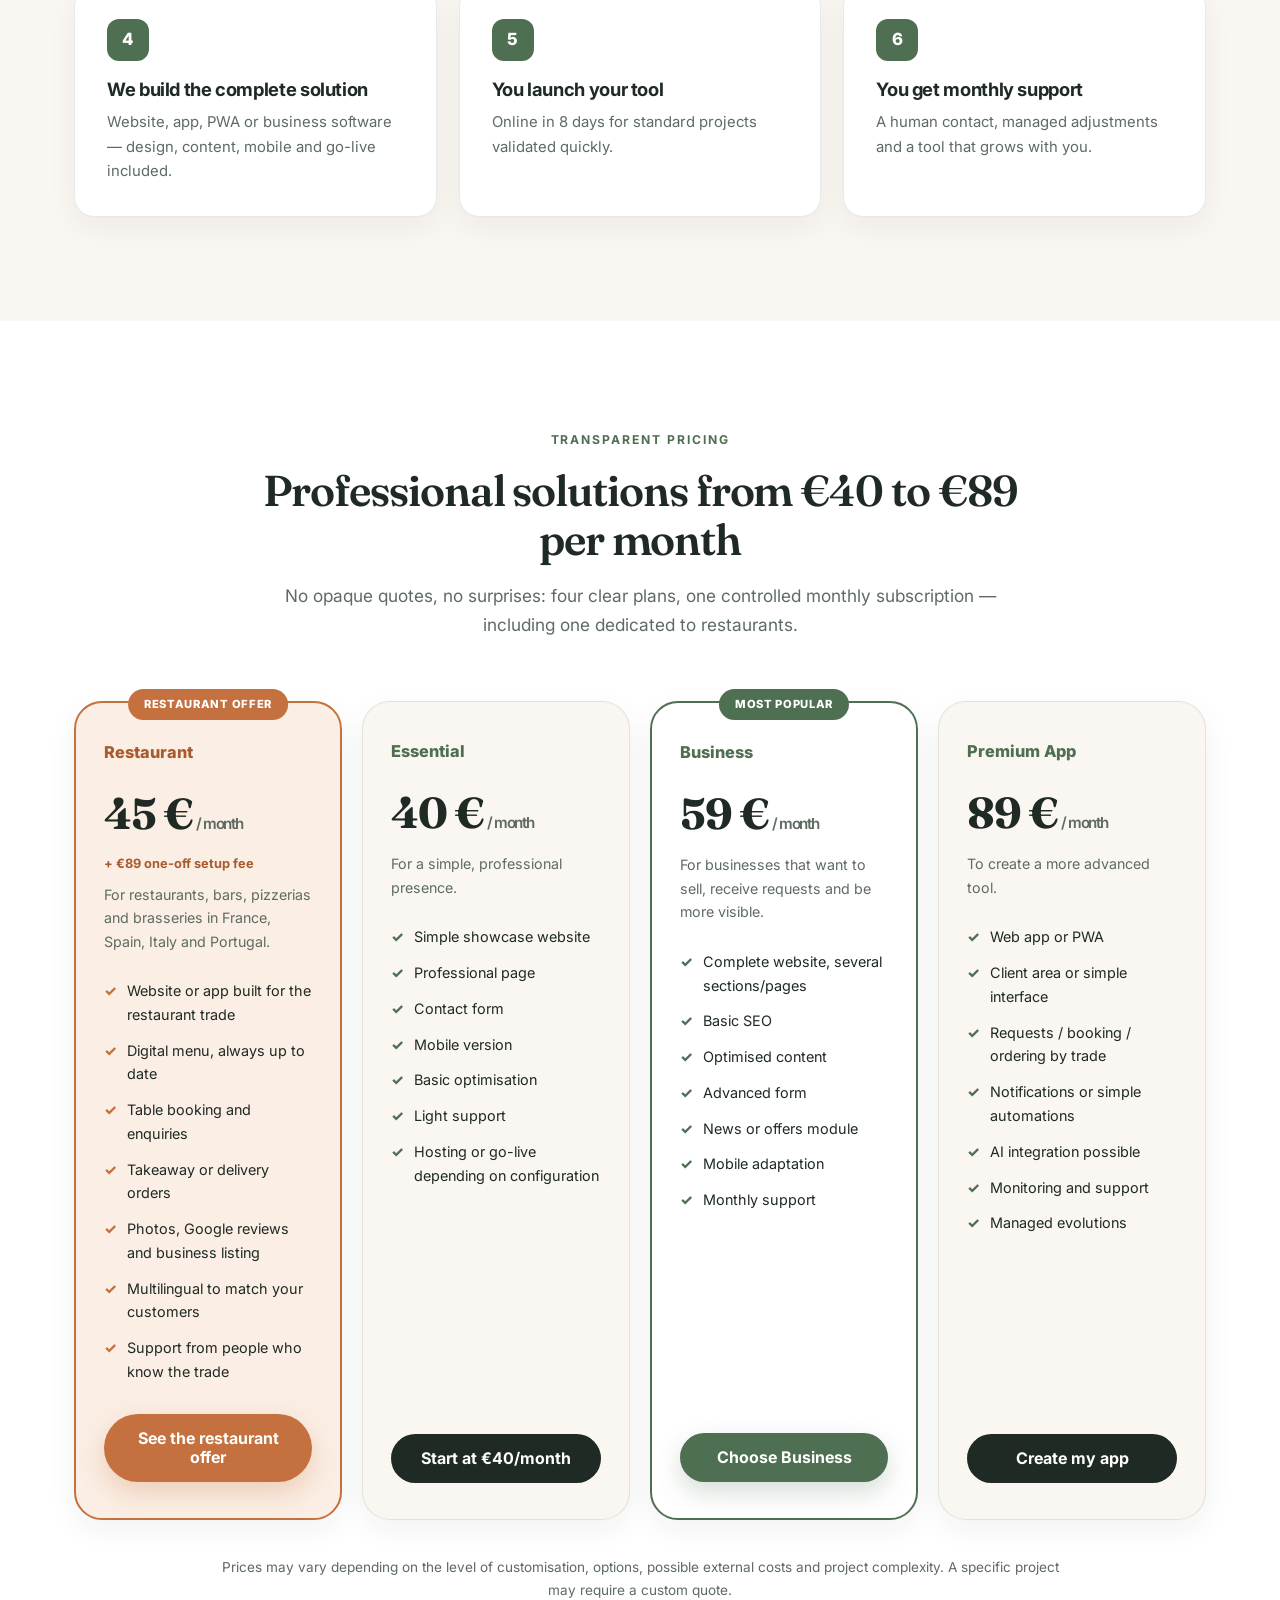
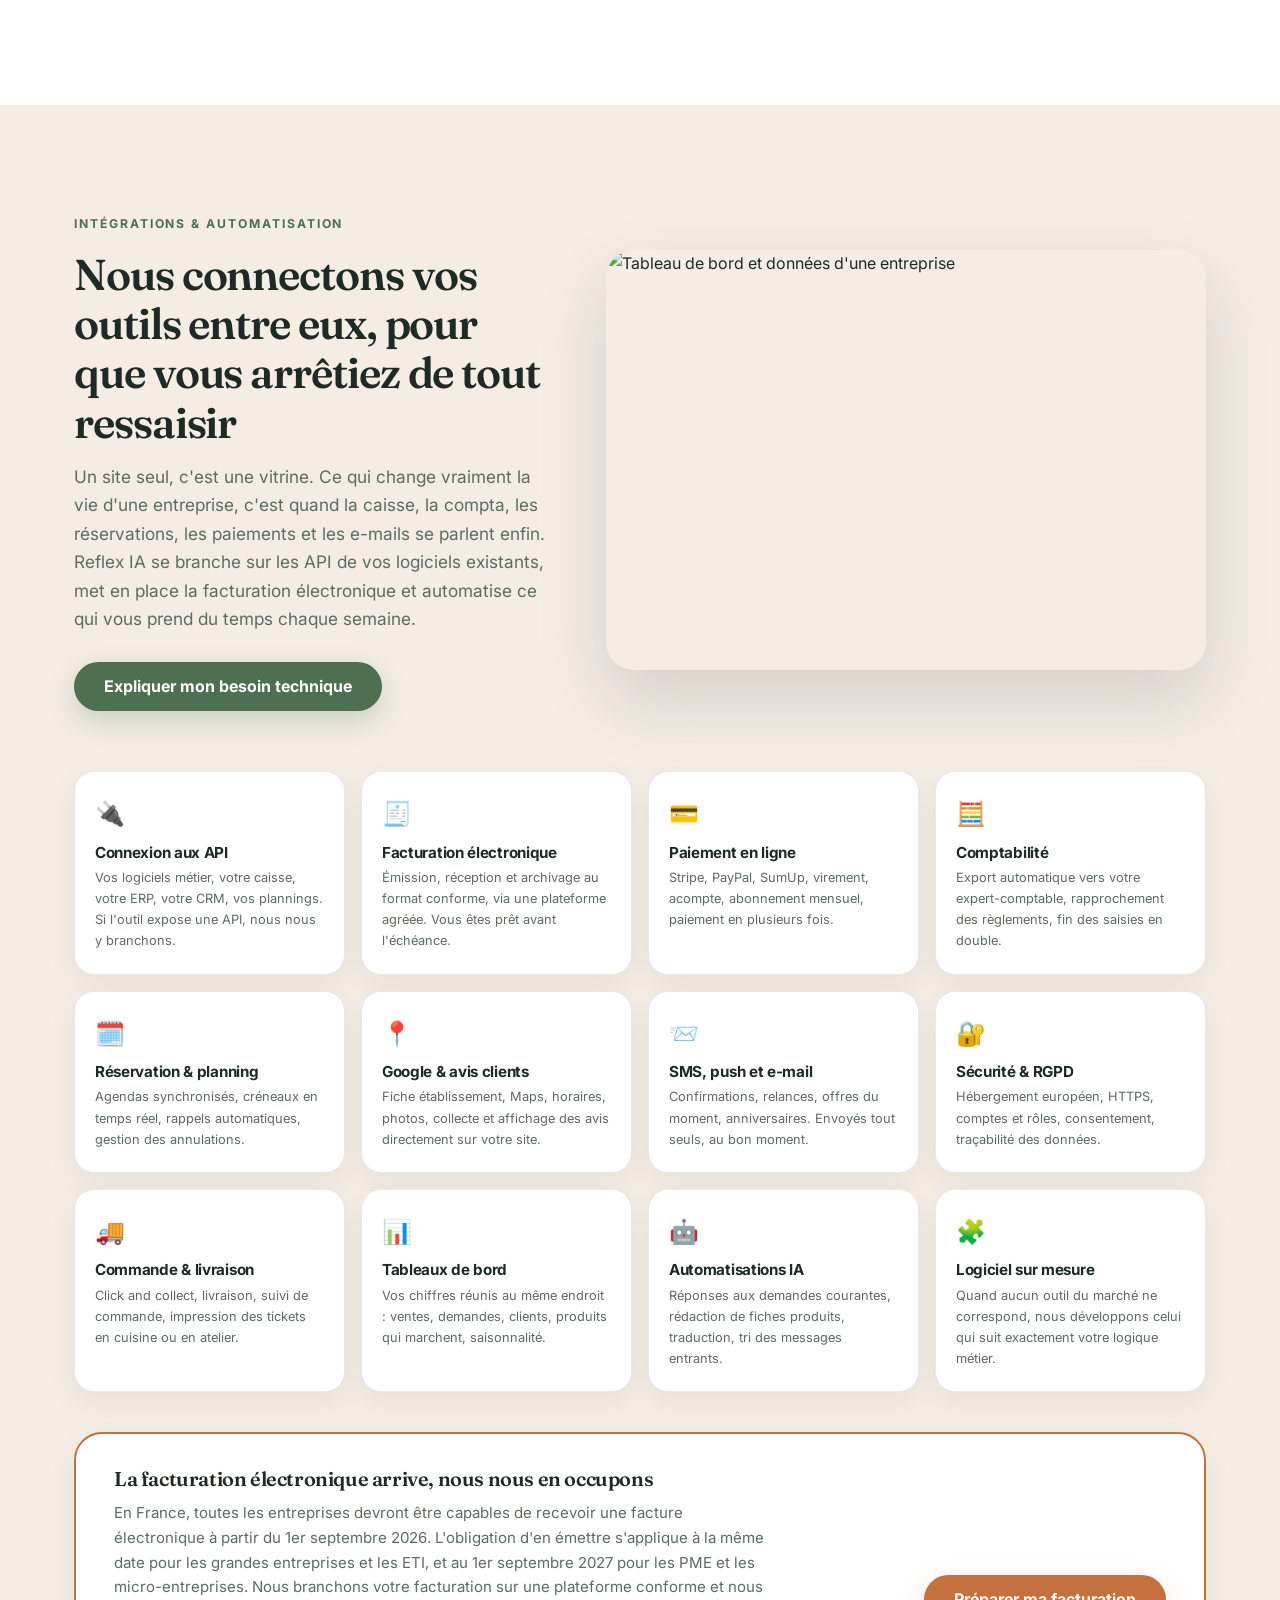
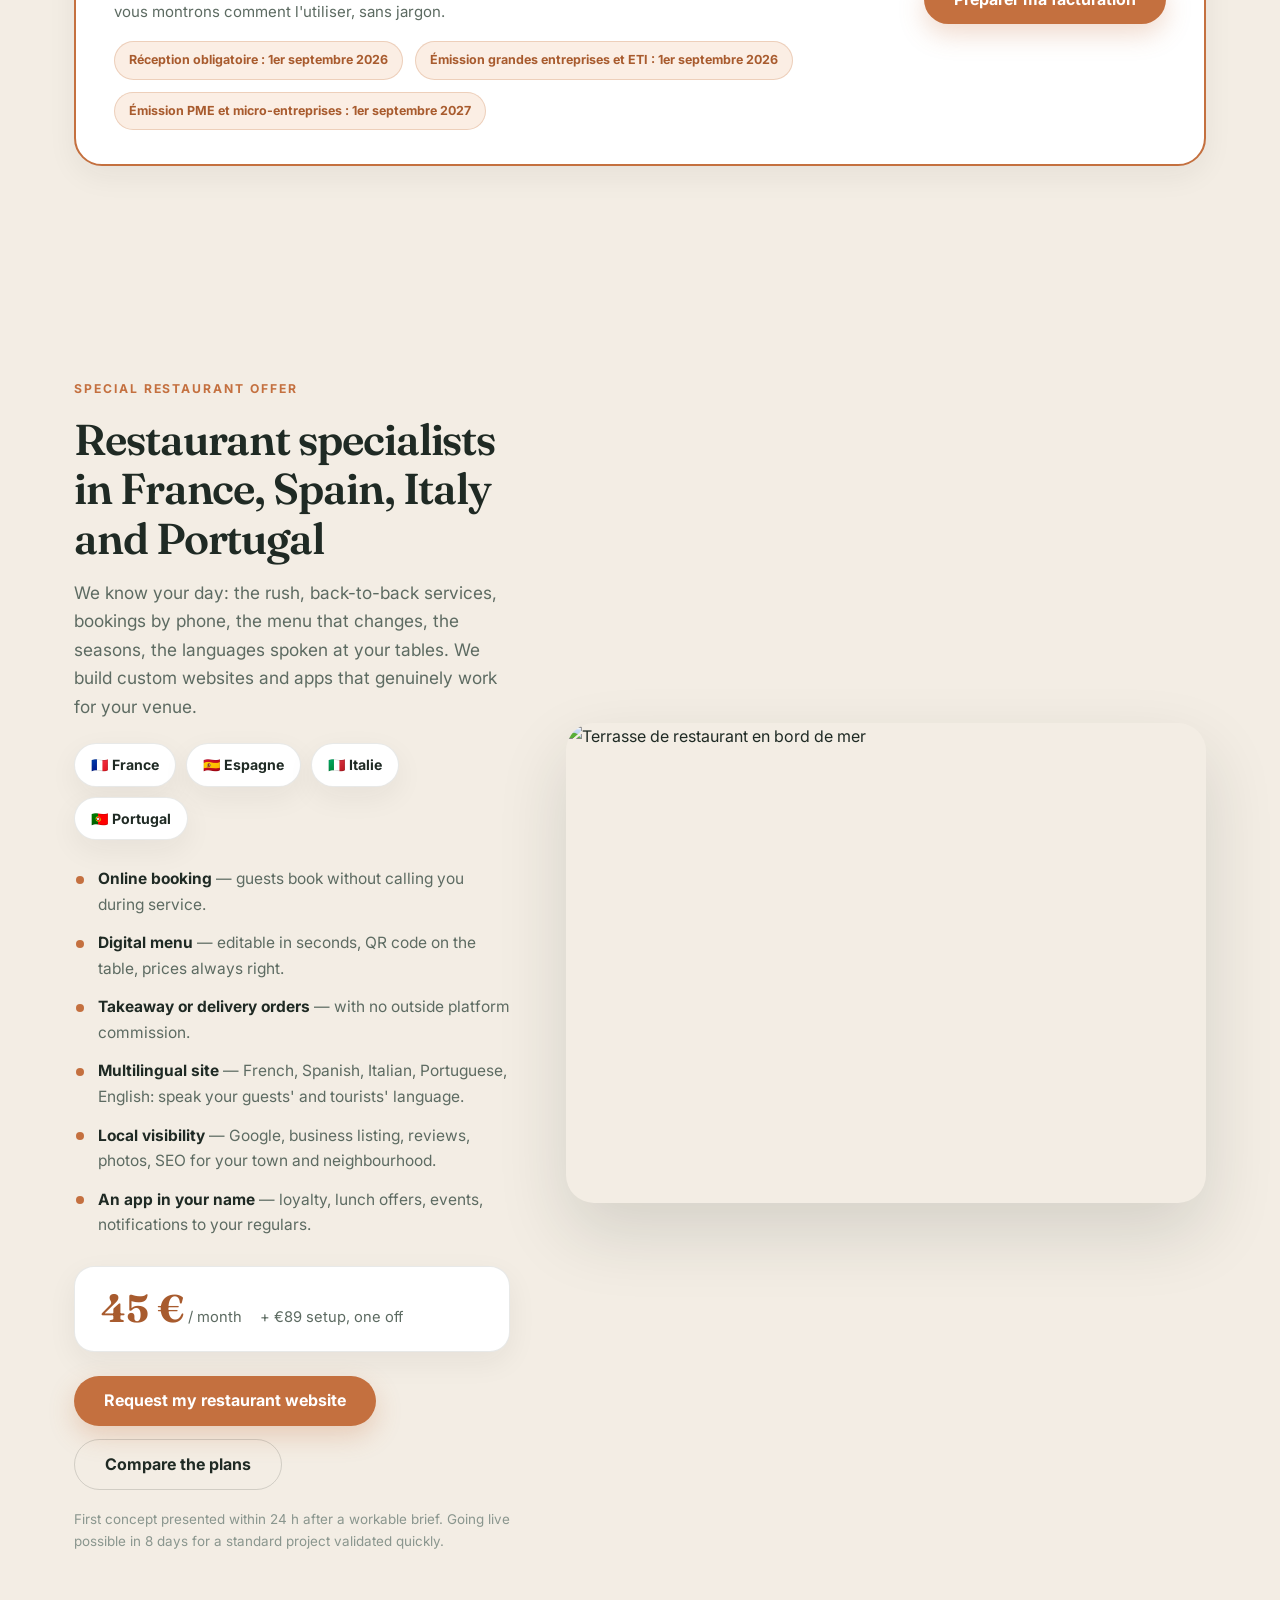
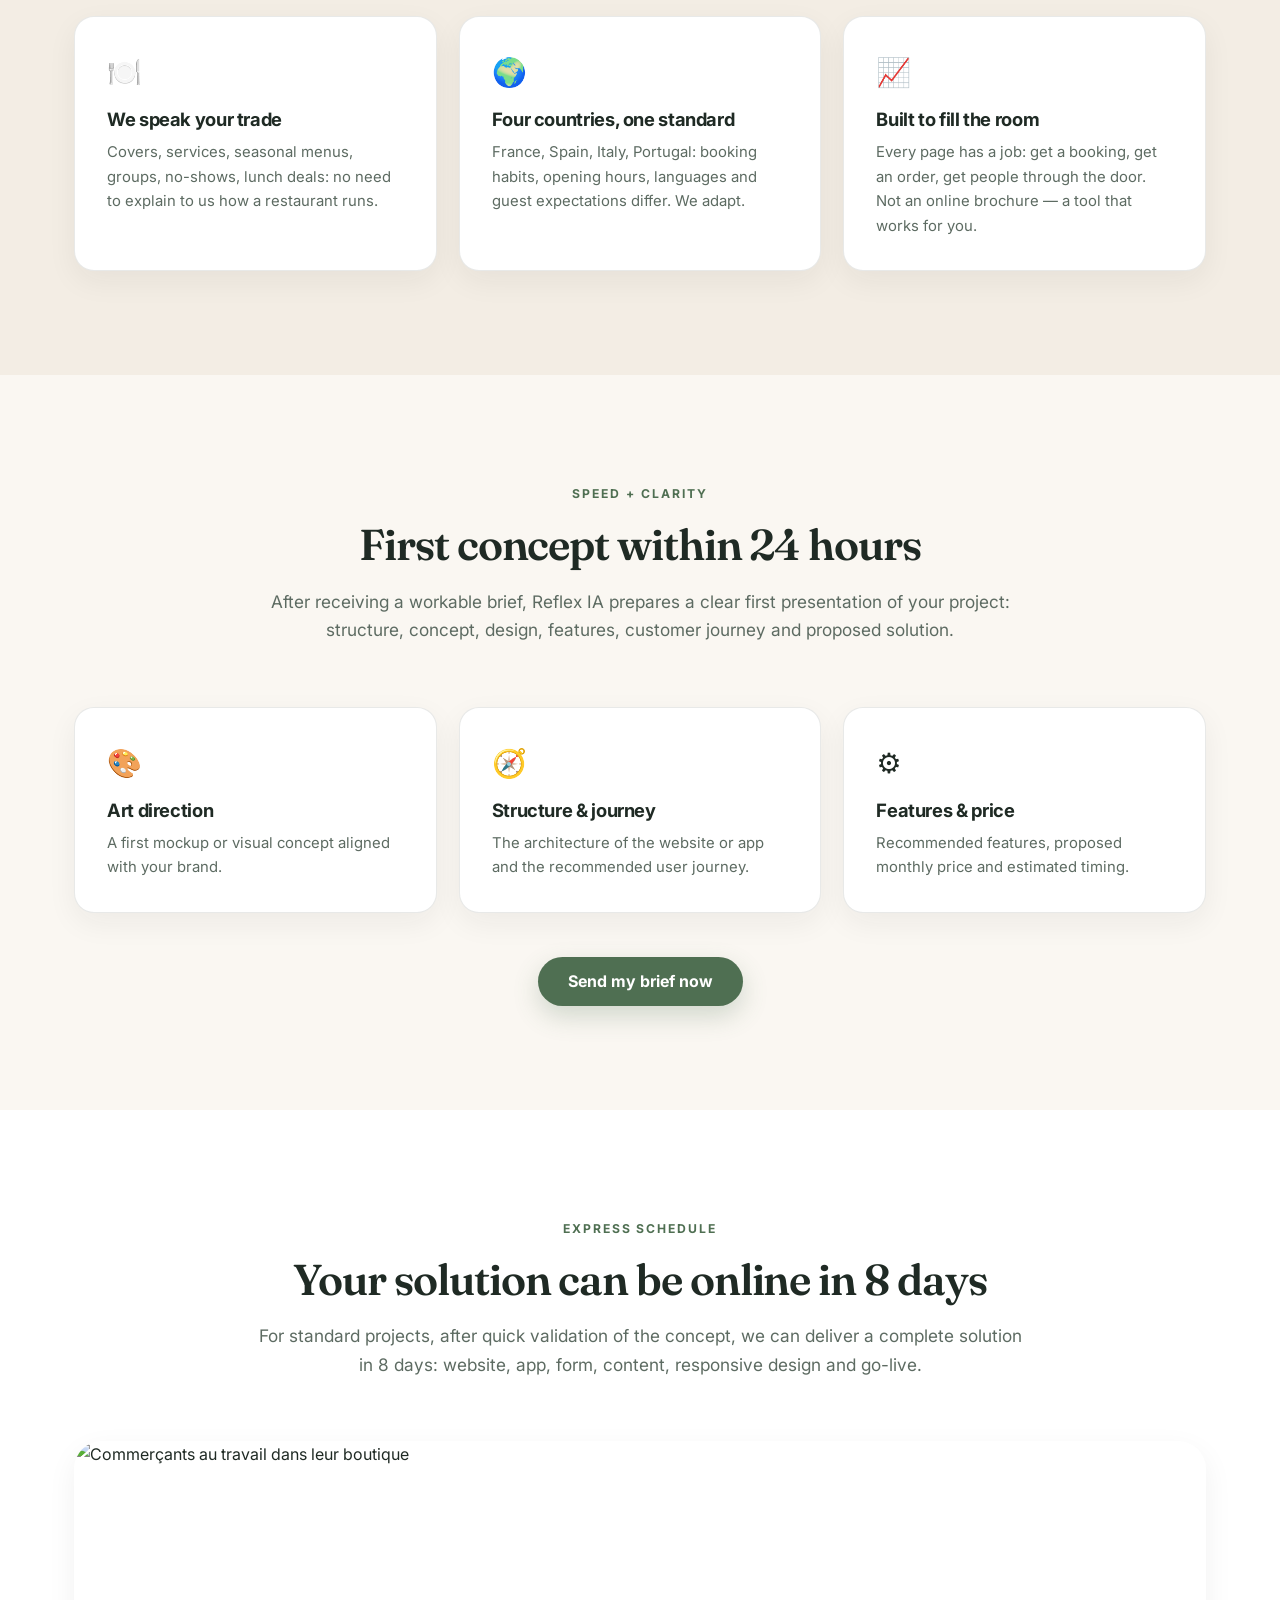
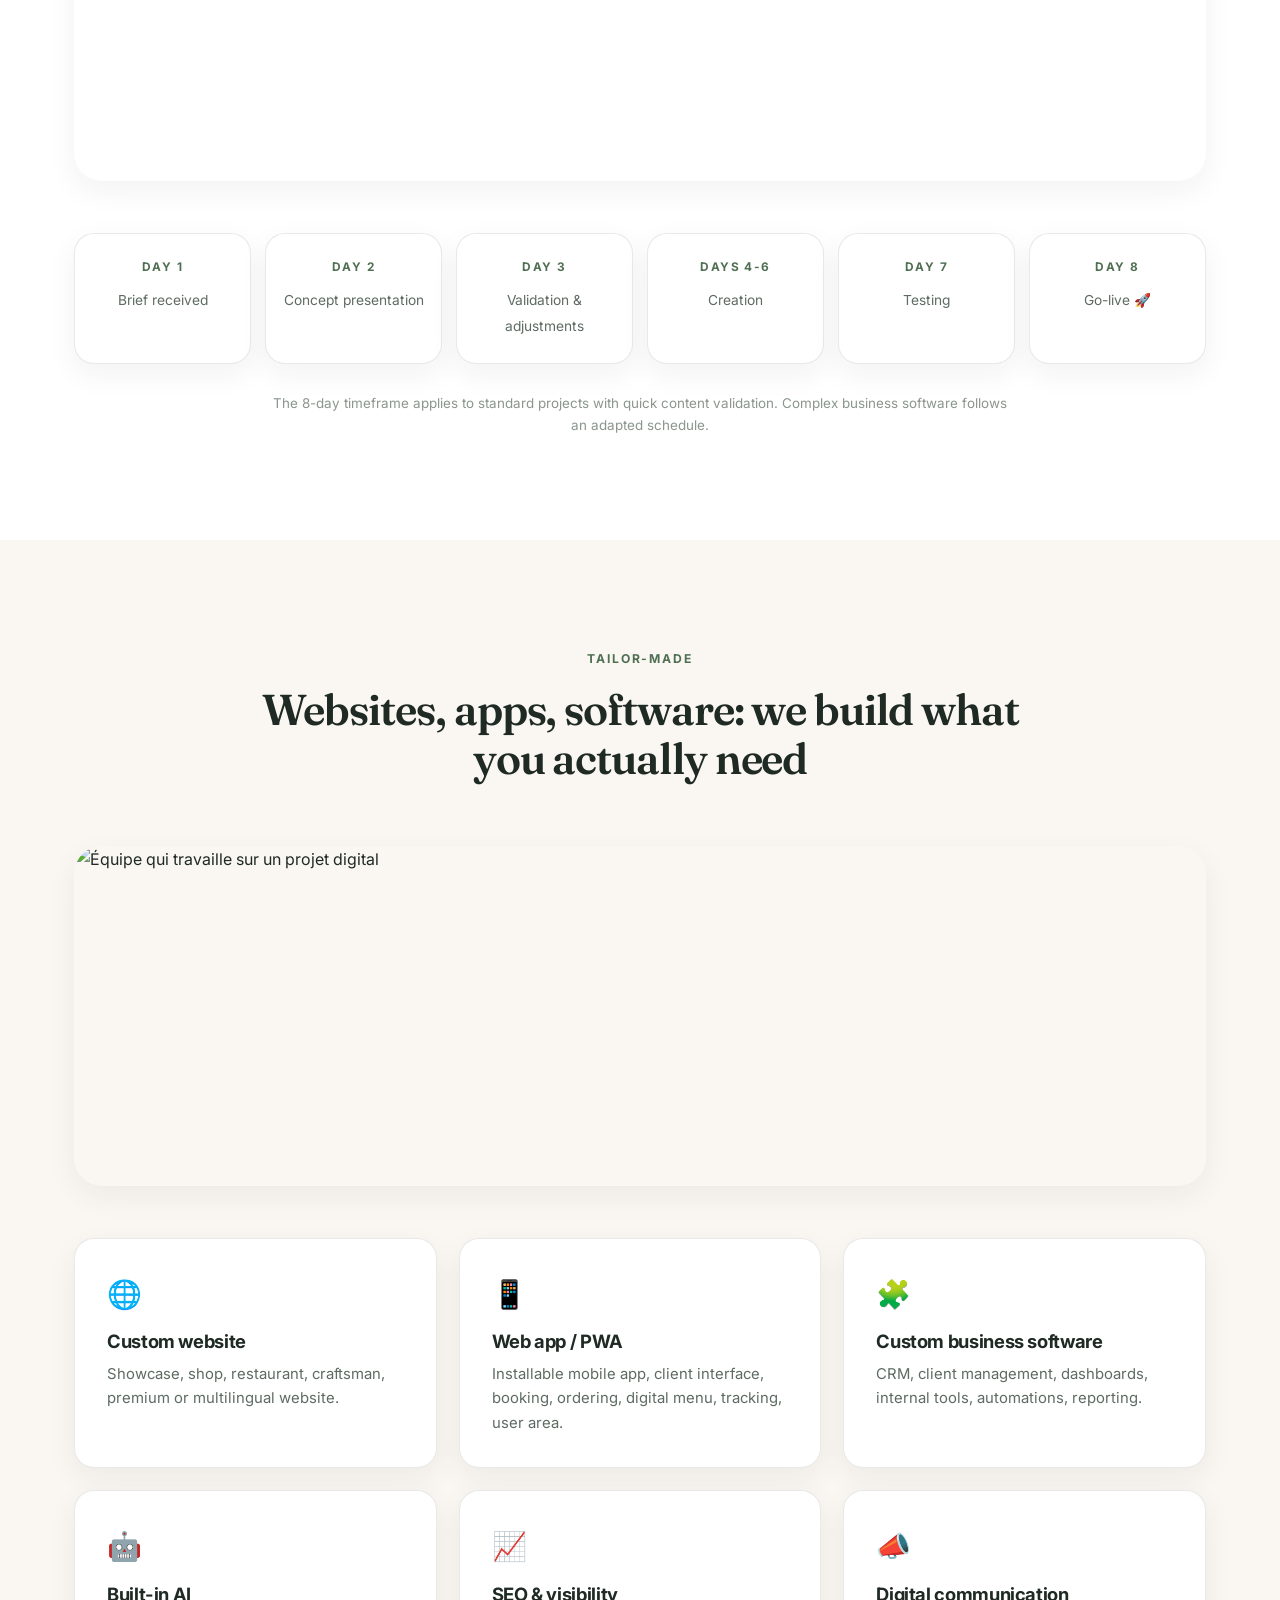
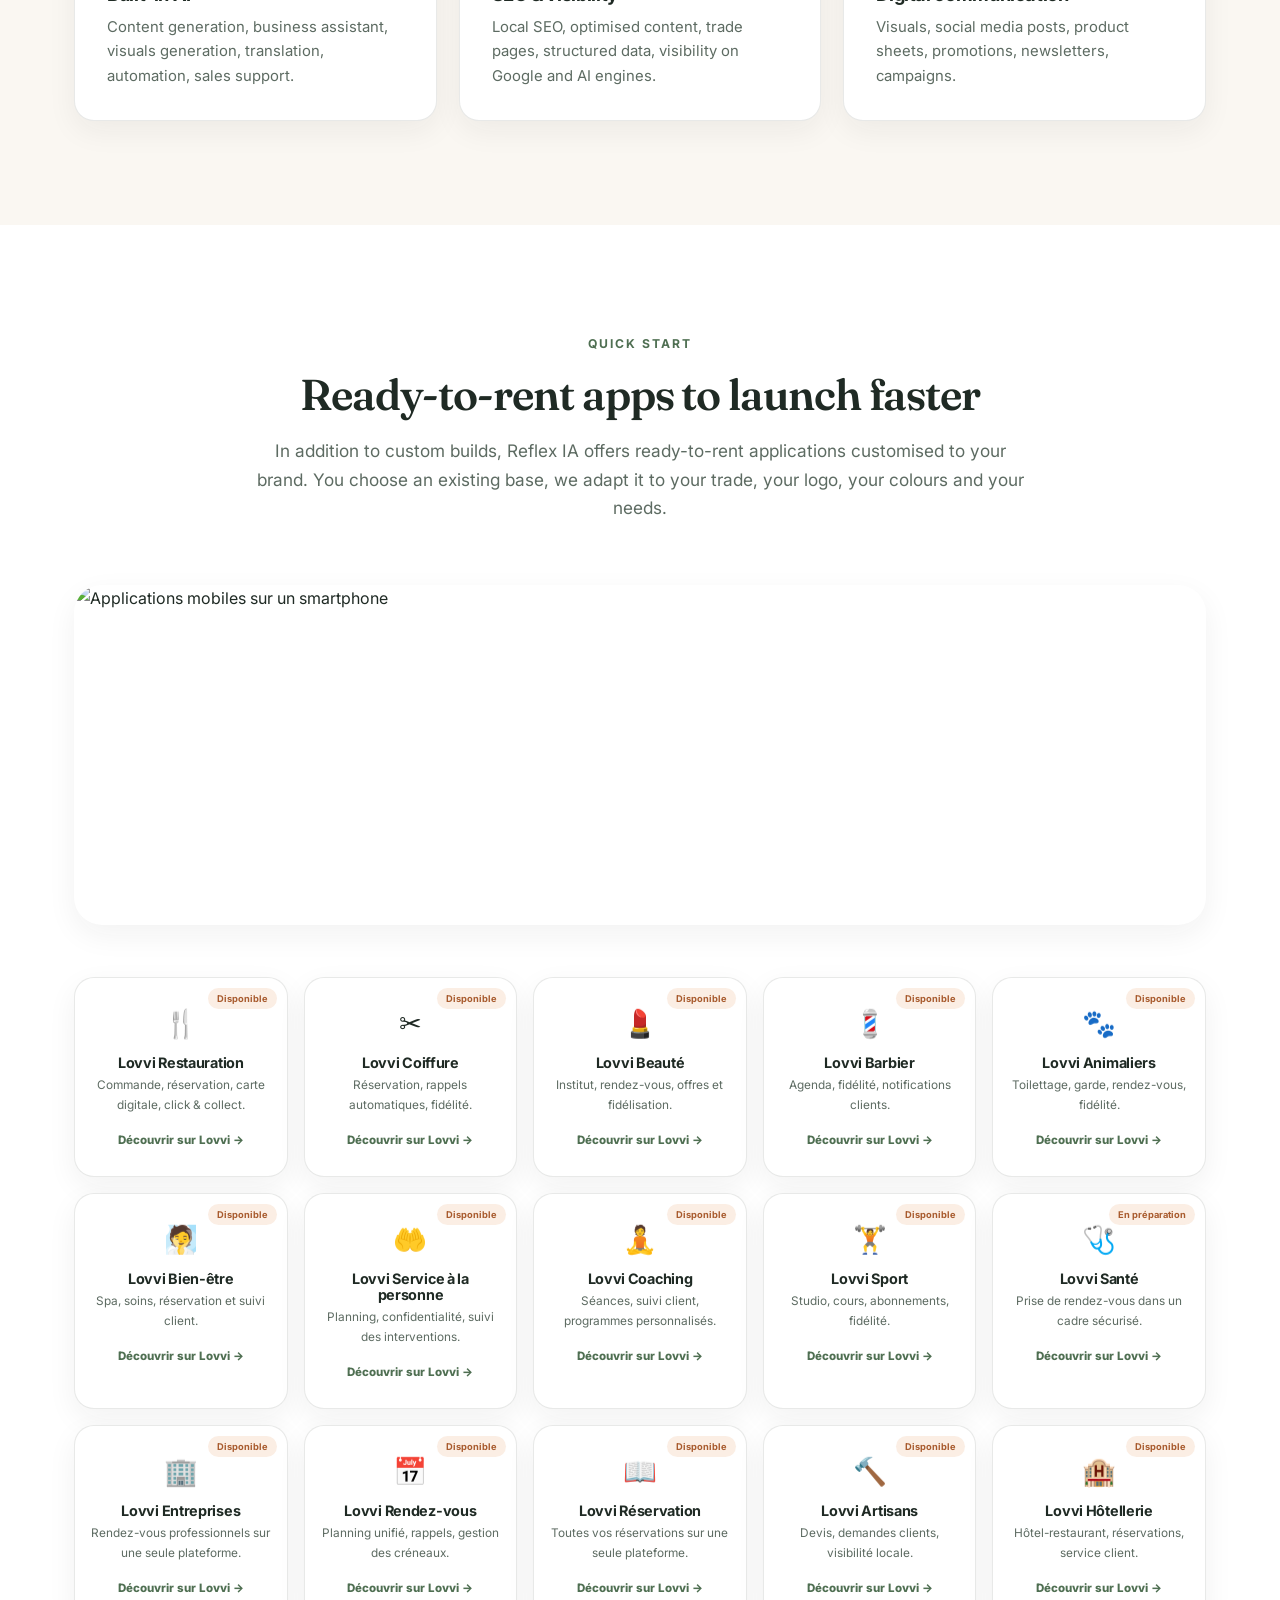
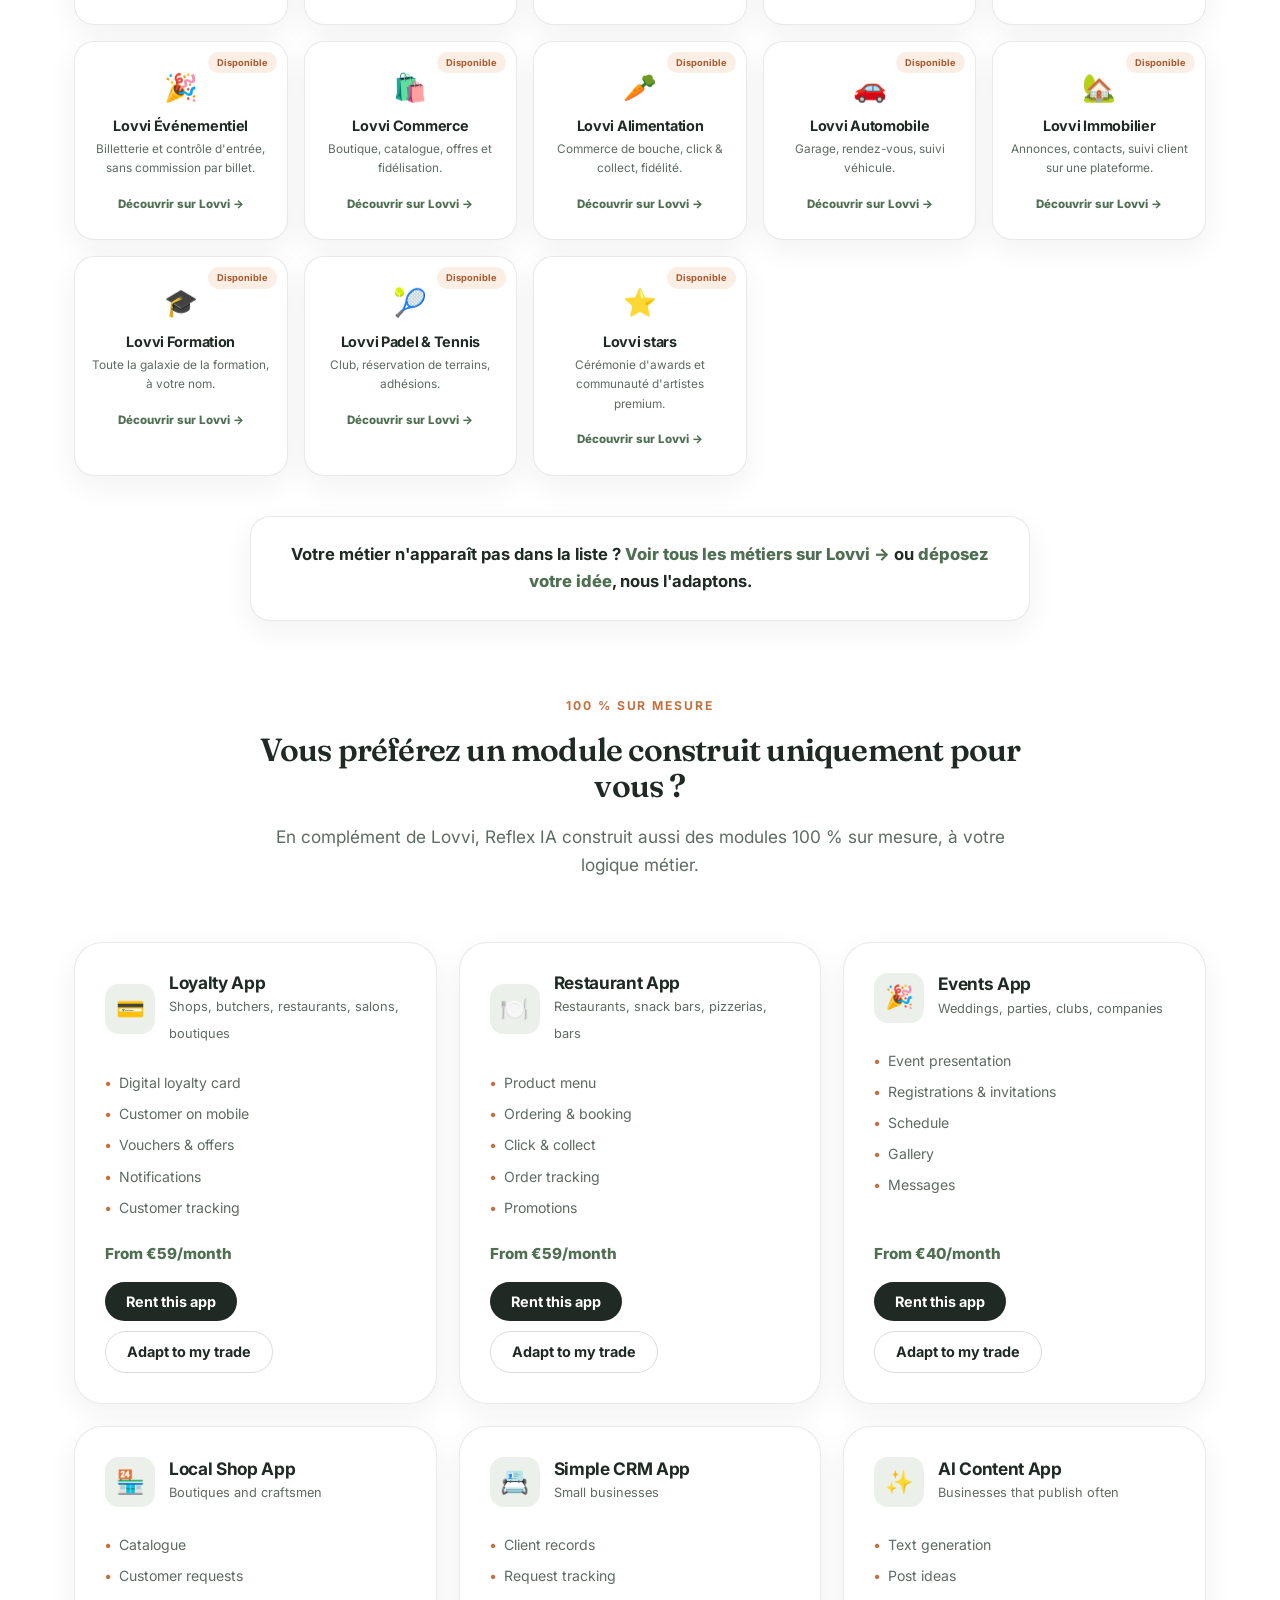
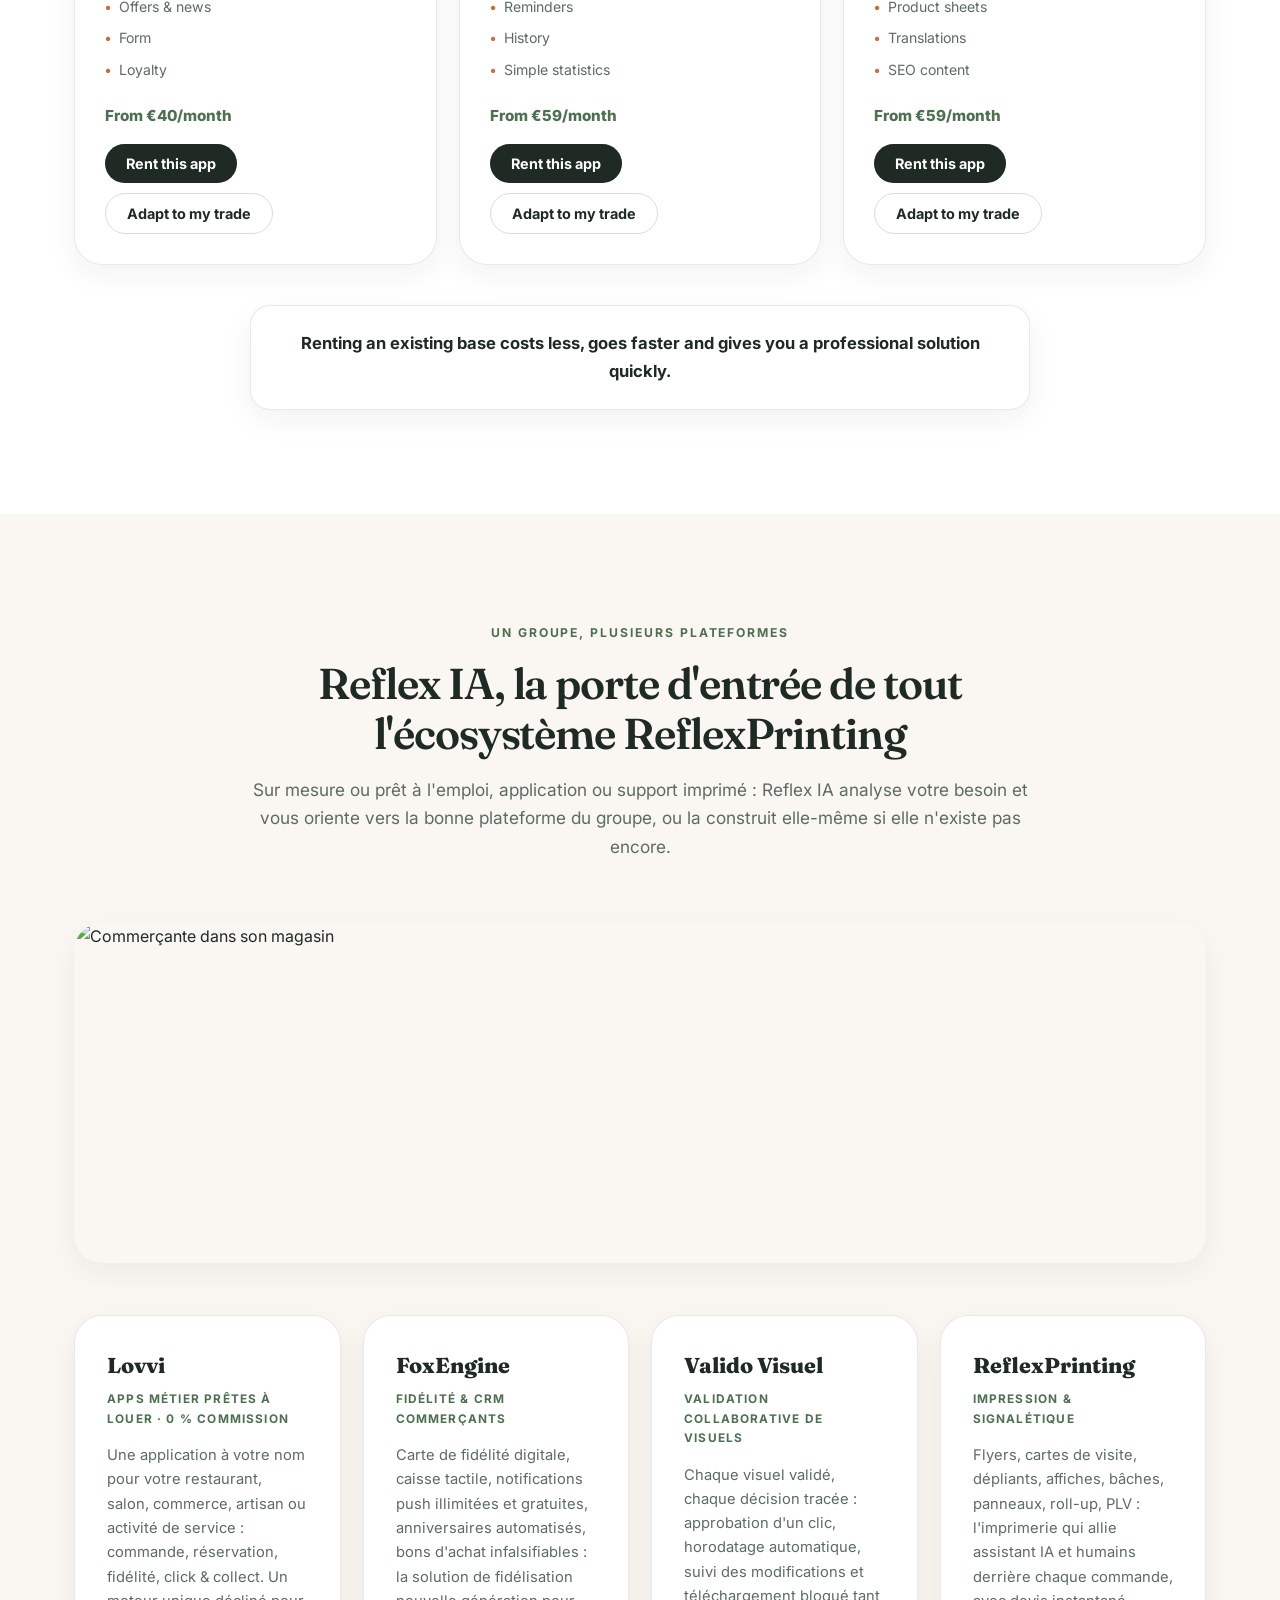
==== commit 448d6dd9: "Realisations avec captures, section technique, photos, IT et PT - Galerie de 7 sites clients reellem" ====
--- a/index.html
+++ b/index.html
@@ -3,7 +3,7 @@
 <head>
 <meta charset="UTF-8">
 <meta name="viewport" content="width=device-width, initial-scale=1.0">
-<title>Reflex IA — Votre site, votre app ou votre logiciel sur mesure dès 40 € / mois</title>
+<title>Reflex IA : votre site, votre app ou votre logiciel sur mesure dès 40 € / mois</title>
 <meta name="description" content="Reflex IA crée votre site internet, application web, PWA ou logiciel métier sur mesure de 40 € à 89 € / mois. Offre spéciale restaurant : 45 € / mois + 89 € de mise en ligne, en France, Espagne, Italie et Portugal. Premier concept en 24 h.">
 <link rel="canonical" href="https://ia-web.com/">
 <meta name="robots" content="index,follow">
@@ -13,13 +13,15 @@
 <link rel="alternate" hreflang="en" href="https://ia-web.com/?lang=en">
 <link rel="alternate" hreflang="es" href="https://ia-web.com/?lang=es">
 <link rel="alternate" hreflang="de" href="https://ia-web.com/?lang=de">
+<link rel="alternate" hreflang="it" href="https://ia-web.com/?lang=it">
+<link rel="alternate" hreflang="pt" href="https://ia-web.com/?lang=pt">
 <link rel="alternate" hreflang="x-default" href="https://ia-web.com/">
 
 <!-- Open Graph -->
 <meta property="og:type" content="website">
 <meta property="og:url" content="https://ia-web.com/">
-<meta property="og:title" content="Reflex IA — votre site, votre app ou votre logiciel dès 40 € / mois">
-<meta property="og:description" content="Déposez votre idée. Premier concept en 24 h. Sites, apps, PWA et logiciels métier sur mesure — offre spéciale restaurant à 45 € / mois en France, Espagne, Italie et Portugal.">
+<meta property="og:title" content="Reflex IA : votre site, votre app ou votre logiciel dès 40 € / mois">
+<meta property="og:description" content="Déposez votre idée. Premier concept en 24 h. Sites, apps, PWA et logiciels métier sur mesure. Offre spéciale restaurant à 45 € / mois en France, Espagne, Italie et Portugal.">
 <meta property="og:image" content="https://ia-web.com/assets/og-reflex-ia.jpg">
 <meta property="og:locale" content="fr_FR">
 <meta property="og:site_name" content="Reflex IA by ReflexPrinting">
@@ -43,7 +45,7 @@
   "parentOrganization": { "@type": "Organization", "name": "ReflexPrinting" },
   "description": "Création sur mesure de sites internet, applications web, PWA, logiciels métier et outils IA pour les entreprises, de 40 € à 89 € par mois. Spécialiste des restaurants en France, Espagne, Italie et Portugal avec une offre dédiée à 45 € par mois. Premier concept en 24 h, livraison possible en 8 jours pour les projets standards.",
   "areaServed": ["FR","BE","CH","LU","ES","IT","PT","DE"],
-  "availableLanguage": ["fr","en","es","de"],
+  "availableLanguage": ["fr","en","es","de","it","pt"],
   "priceRange": "40€-89€/mois",
   "sameAs": ["https://lovvi.fr/", "https://www.my-foxengine.com/", "https://www.validovisuel.com/", "https://www.reflexprinting.fr/"],
   "makesOffer": [
@@ -52,7 +54,7 @@
       "name": "Spécial Restaurant",
       "price": "45",
       "priceCurrency": "EUR",
-      "description": "Site ou application sur mesure pour restaurants, bars, pizzerias et brasseries — 45 € par mois, plus 89 € de frais de mise en ligne (une seule fois). France, Espagne, Italie, Portugal.",
+      "description": "Site ou application sur mesure pour restaurants, bars, pizzerias et brasseries. 45 € par mois, plus 89 € de frais de mise en ligne (une seule fois). France, Espagne, Italie, Portugal.",
       "areaServed": ["FR","ES","IT","PT"],
       "itemOffered": { "@type": "Service", "name": "Création de site et d'application pour restaurant", "serviceType": "Site et application restaurant" }
     },
@@ -61,7 +63,7 @@
       "name": "Essentiel",
       "price": "40",
       "priceCurrency": "EUR",
-      "description": "Site vitrine simple et professionnel — abonnement mensuel",
+      "description": "Site vitrine simple et professionnel, abonnement mensuel",
       "itemOffered": { "@type": "Service", "name": "Création de site internet sur mesure", "serviceType": "Site internet" }
     },
     {
@@ -139,7 +141,7 @@
 <!-- ================= HEADER ================= -->
 <header class="header">
   <div class="header-inner">
-    <a href="#accueil" class="logo" aria-label="Reflex IA — accueil">
+    <a href="#accueil" class="logo" aria-label="Reflex IA, accueil">
       <strong>Reflex <em>IA</em></strong>
       <span>by ReflexPrinting</span>
     </a>
@@ -148,6 +150,7 @@
       <a href="#restaurants" data-i18n="nav.resto">Restaurants</a>
       <a href="#solutions" data-i18n="nav.solutions">Solutions</a>
       <a href="#apps" data-i18n="nav.apps">Apps à louer</a>
+      <a href="#technique" data-i18n="nav.tech">Technique</a>
       <a href="#ecosysteme">Écosystème</a>
       <a href="#realisations" data-i18n="nav.work">Réalisations</a>
       <a href="#tarifs" data-i18n="nav.pricing">Tarifs</a>
@@ -160,6 +163,8 @@
         <button data-lang="en">EN</button>
         <button data-lang="es">ES</button>
         <button data-lang="de">DE</button>
+        <button data-lang="it">IT</button>
+        <button data-lang="pt">PT</button>
       </div>
       <a href="#idee" class="btn btn-primary btn-sm" data-i18n="cta.drop">Déposer mon idée</a>
       <button class="burger" id="burger" aria-label="Menu" aria-expanded="false">
@@ -216,7 +221,7 @@
         <div class="skel w80"></div>
         <div class="skel w60"></div>
       </div>
-      <div class="mock mock-notif" aria-hidden="true">💡 <span><b>Mon idée</b> envoyée — concept en préparation…</span></div>
+      <div class="mock mock-notif" aria-hidden="true">💡 <span><b>Mon idée</b> envoyée. Concept en préparation…</span></div>
     </div>
   </div>
 </section>
@@ -265,12 +270,14 @@
             <option value="en">English</option>
             <option value="es">Español</option>
             <option value="de">Deutsch</option>
+            <option value="it">Italiano</option>
+            <option value="pt">Português</option>
           </select>
         </div>
         <div class="form-field">
           <label for="f-type" data-i18n="form.type">Type de projet *</label>
           <select id="f-type" name="type_projet" required>
-            <option value="" data-i18n="form.choose">— Choisir —</option>
+            <option value="" data-i18n="form.choose">Choisir</option>
             <option value="site">Site internet</option>
             <option value="app">Application mobile / PWA</option>
             <option value="logiciel">Logiciel métier</option>
@@ -295,6 +302,7 @@
           <label for="f-budget" data-i18n="form.budget">Budget souhaité</label>
           <select id="f-budget" name="budget">
             <option value="40">40 € / mois</option>
+            <option value="45">45 € / mois (restaurant)</option>
             <option value="59">59 € / mois</option>
             <option value="89">89 € / mois</option>
             <option value="specifique" data-i18n="form.specific">Projet spécifique</option>
@@ -330,11 +338,13 @@
       <h2 data-i18n="promise.title">Une idée suffit. Nous construisons le reste.</h2>
       <p class="section-sub" data-i18n="promise.sub">Vous n'avez pas besoin de connaître le développement, le design, l'IA ou le référencement. Vous nous expliquez votre besoin avec vos mots. Nous transformons votre idée en solution concrète : site internet, application, logiciel métier ou outil IA.</p>
     </div>
+    <img class="section-photo reveal" src="https://images.unsplash.com/photo-1556742049-0cfed4f6a45d?auto=format&fit=crop&w=1400&q=78" alt="Deux personnes qui expliquent leur projet autour d'un caf&eacute;" loading="lazy" width="1400" height="600">
+
     <div class="cards">
       <div class="card reveal"><div class="num">1</div><h3 data-i18n="promise.c1">Vous expliquez votre idée</h3><p data-i18n="promise.c1t">Avec vos mots, sans jargon. Un problème, un besoin, une envie : c'est suffisant pour démarrer.</p></div>
       <div class="card reveal"><div class="num">2</div><h3 data-i18n="promise.c2">Nous préparons un concept en 24 h</h3><p data-i18n="promise.c2t">Structure, design, fonctionnalités et tarif proposé, à partir d'un brief exploitable.</p></div>
       <div class="card reveal"><div class="num">3</div><h3 data-i18n="promise.c3">Vous validez la direction</h3><p data-i18n="promise.c3t">Vous gardez le contrôle : vous validez le concept avant que la création commence.</p></div>
-      <div class="card reveal"><div class="num">4</div><h3 data-i18n="promise.c4">Nous créons la solution complète</h3><p data-i18n="promise.c4t">Site, app, PWA ou logiciel métier — design, contenus, mobile et mise en ligne inclus.</p></div>
+      <div class="card reveal"><div class="num">4</div><h3 data-i18n="promise.c4">Nous créons la solution complète</h3><p data-i18n="promise.c4t">Site, app, PWA ou logiciel métier : design, contenus, mobile et mise en ligne inclus.</p></div>
       <div class="card reveal"><div class="num">5</div><h3 data-i18n="promise.c5">Vous lancez votre outil</h3><p data-i18n="promise.c5t">En ligne en 8 jours pour les projets standards validés rapidement.</p></div>
       <div class="card reveal"><div class="num">6</div><h3 data-i18n="promise.c6">Vous êtes accompagné chaque mois</h3><p data-i18n="promise.c6t">Un interlocuteur humain, des ajustements encadrés et un outil qui évolue avec vous.</p></div>
     </div>
@@ -347,7 +357,7 @@
     <div class="section-head reveal">
       <span class="kicker" style="color:var(--blue);-webkit-text-fill-color:var(--blue)" data-i18n="price.kicker">Tarifs transparents</span>
       <h2 data-i18n="price.title">Des solutions professionnelles de 40 € à 89 € par mois</h2>
-      <p class="section-sub" data-i18n="price.sub">Pas de devis opaque, pas de surprise : quatre formules claires, un abonnement mensuel maîtrisé — dont une offre dédiée aux restaurants.</p>
+      <p class="section-sub" data-i18n="price.sub">Pas de devis opaque, pas de surprise : quatre formules claires, un abonnement mensuel maîtrisé, dont une offre dédiée aux restaurants.</p>
     </div>
     <div class="price-grid">
       <!-- Spécial Restaurant -->
@@ -422,6 +432,53 @@
   </div>
 </section>
 
+<!-- ================= TECHNIQUE / INTÉGRATIONS ================= -->
+<section class="tech-section" id="technique">
+  <div class="container">
+    <div class="tech-lead">
+      <div class="reveal">
+        <span class="kicker" data-i18n="tech.kicker">Intégrations &amp; automatisation</span>
+        <h2 data-i18n="tech.title">Nous connectons vos outils entre eux, pour que vous arrêtiez de tout ressaisir</h2>
+        <p class="section-sub" style="margin-top:16px" data-i18n="tech.sub">Un site seul, c'est une vitrine. Ce qui change vraiment la vie d'une entreprise, c'est quand la caisse, la compta, les réservations, les paiements et les e-mails se parlent enfin. Reflex IA se branche sur les API de vos logiciels existants, met en place la facturation électronique et automatise ce qui vous prend du temps chaque semaine.</p>
+        <div class="hero-cta" style="margin-top:28px">
+          <a href="#idee" class="btn btn-primary" data-i18n="tech.cta">Expliquer mon besoin technique</a>
+        </div>
+      </div>
+      <div class="reveal">
+        <img class="tech-photo" src="https://images.unsplash.com/photo-1551288049-bebda4e38f71?auto=format&fit=crop&w=1000&q=80" alt="Tableau de bord et données d'une entreprise" loading="lazy" width="1000" height="700">
+      </div>
+    </div>
+
+    <div class="tech-grid">
+      <div class="tech-item reveal"><span class="icon">🔌</span><h3 data-i18n="tech.t1">Connexion aux API</h3><p data-i18n="tech.t1t">Vos logiciels métier, votre caisse, votre ERP, votre CRM, vos plannings. Si l'outil expose une API, nous nous y branchons.</p></div>
+      <div class="tech-item reveal"><span class="icon">🧾</span><h3 data-i18n="tech.t2">Facturation électronique</h3><p data-i18n="tech.t2t">Émission, réception et archivage au format conforme, via une plateforme agréée. Vous êtes prêt avant l'échéance.</p></div>
+      <div class="tech-item reveal"><span class="icon">💳</span><h3 data-i18n="tech.t3">Paiement en ligne</h3><p data-i18n="tech.t3t">Stripe, PayPal, SumUp, virement, acompte, abonnement mensuel, paiement en plusieurs fois.</p></div>
+      <div class="tech-item reveal"><span class="icon">🧮</span><h3 data-i18n="tech.t4">Comptabilité</h3><p data-i18n="tech.t4t">Export automatique vers votre expert-comptable, rapprochement des règlements, fin des saisies en double.</p></div>
+      <div class="tech-item reveal"><span class="icon">🗓️</span><h3 data-i18n="tech.t5">Réservation &amp; planning</h3><p data-i18n="tech.t5t">Agendas synchronisés, créneaux en temps réel, rappels automatiques, gestion des annulations.</p></div>
+      <div class="tech-item reveal"><span class="icon">📍</span><h3 data-i18n="tech.t6">Google &amp; avis clients</h3><p data-i18n="tech.t6t">Fiche établissement, Maps, horaires, photos, collecte et affichage des avis directement sur votre site.</p></div>
+      <div class="tech-item reveal"><span class="icon">📨</span><h3 data-i18n="tech.t7">SMS, push et e-mail</h3><p data-i18n="tech.t7t">Confirmations, relances, offres du moment, anniversaires. Envoyés tout seuls, au bon moment.</p></div>
+      <div class="tech-item reveal"><span class="icon">🔐</span><h3 data-i18n="tech.t8">Sécurité &amp; RGPD</h3><p data-i18n="tech.t8t">Hébergement européen, HTTPS, comptes et rôles, consentement, traçabilité des données.</p></div>
+      <div class="tech-item reveal"><span class="icon">🚚</span><h3 data-i18n="tech.t9">Commande &amp; livraison</h3><p data-i18n="tech.t9t">Click and collect, livraison, suivi de commande, impression des tickets en cuisine ou en atelier.</p></div>
+      <div class="tech-item reveal"><span class="icon">📊</span><h3 data-i18n="tech.t10">Tableaux de bord</h3><p data-i18n="tech.t10t">Vos chiffres réunis au même endroit : ventes, demandes, clients, produits qui marchent, saisonnalité.</p></div>
+      <div class="tech-item reveal"><span class="icon">🤖</span><h3 data-i18n="tech.t11">Automatisations IA</h3><p data-i18n="tech.t11t">Réponses aux demandes courantes, rédaction de fiches produits, traduction, tri des messages entrants.</p></div>
+      <div class="tech-item reveal"><span class="icon">🧩</span><h3 data-i18n="tech.t12">Logiciel sur mesure</h3><p data-i18n="tech.t12t">Quand aucun outil du marché ne correspond, nous développons celui qui suit exactement votre logique métier.</p></div>
+    </div>
+
+    <div class="facture-box reveal">
+      <div>
+        <h3 data-i18n="tech.fact">La facturation électronique arrive, nous nous en occupons</h3>
+        <p data-i18n="tech.factt">En France, toutes les entreprises devront être capables de recevoir une facture électronique à partir du 1er septembre 2026. L'obligation d'en émettre s'applique à la même date pour les grandes entreprises et les ETI, et au 1er septembre 2027 pour les PME et les micro-entreprises. Nous branchons votre facturation sur une plateforme conforme et nous vous montrons comment l'utiliser, sans jargon.</p>
+        <div class="facture-dates">
+          <span data-i18n="tech.f1">Réception obligatoire : 1er septembre 2026</span>
+          <span data-i18n="tech.f2">Émission grandes entreprises et ETI : 1er septembre 2026</span>
+          <span data-i18n="tech.f3">Émission PME et micro-entreprises : 1er septembre 2027</span>
+        </div>
+      </div>
+      <a href="#idee" class="btn btn-terra" data-i18n="tech.factcta">Préparer ma facturation</a>
+    </div>
+  </div>
+</section>
+
 <!-- ================= SPÉCIAL RESTAURANTS ================= -->
 <section class="resto-section" id="restaurants">
   <div class="container">
@@ -439,12 +496,12 @@
         </div>
 
         <ul class="resto-list">
-          <li data-i18n-html="resto.l1"><b>Réservation en ligne</b> — vos clients réservent sans vous appeler pendant le service.</li>
-          <li data-i18n-html="resto.l2"><b>Carte et menu digital</b> — modifiables en quelques secondes, QR code sur table, prix toujours justes.</li>
-          <li data-i18n-html="resto.l3"><b>Commande à emporter ou livraison</b> — sans commission d'une plateforme extérieure.</li>
-          <li data-i18n-html="resto.l4"><b>Site multilingue</b> — français, espagnol, italien, portugais, anglais : parlez la langue de vos clients et des touristes.</li>
-          <li data-i18n-html="resto.l5"><b>Visibilité locale</b> — Google, fiche établissement, avis, photos, référencement de votre ville et de votre quartier.</li>
-          <li data-i18n-html="resto.l6"><b>Application à votre nom</b> — fidélité, offres du midi, événements, notifications à vos habitués.</li>
+          <li data-i18n-html="resto.l1"><b>Réservation en ligne.</b> Vos clients réservent sans vous appeler pendant le service.</li>
+          <li data-i18n-html="resto.l2"><b>Carte et menu digital.</b> Modifiables en quelques secondes, QR code sur table, prix toujours justes.</li>
+          <li data-i18n-html="resto.l3"><b>Commande à emporter ou livraison.</b> Sans commission d'une plateforme extérieure.</li>
+          <li data-i18n-html="resto.l4"><b>Site multilingue.</b> Français, espagnol, italien, portugais, anglais : parlez la langue de vos clients et des touristes.</li>
+          <li data-i18n-html="resto.l5"><b>Visibilité locale.</b> Google, fiche établissement, avis, photos, référencement de votre ville et de votre quartier.</li>
+          <li data-i18n-html="resto.l6"><b>Application à votre nom.</b> Fidélité, offres du midi, événements, notifications à vos habitués.</li>
         </ul>
 
         <div class="resto-price">
@@ -499,6 +556,8 @@
       <h2 data-i18n="j8.title">Votre solution peut être en ligne en 8 jours</h2>
       <p class="section-sub" data-i18n="j8.sub">Pour les projets standards, après validation rapide du concept, nous pouvons livrer une solution complète en 8 jours : site, app, formulaire, contenus, design responsive et mise en ligne.</p>
     </div>
+    <img class="section-photo reveal" src="https://images.unsplash.com/photo-1556910103-1c02745aae4d?auto=format&fit=crop&w=1400&q=78" alt="Commer&ccedil;ants au travail dans leur boutique" loading="lazy" width="1400" height="600">
+
     <div class="timeline reveal" style="--tl:dark">
       <div class="tl-step" style="background:var(--white);border-color:var(--line-dark)"><b data-i18n="j8.d1">Jour 1</b><span style="color:var(--ink-soft)" data-i18n="j8.d1t">Réception du brief</span></div>
       <div class="tl-step" style="background:var(--white);border-color:var(--line-dark)"><b data-i18n="j8.d2">Jour 2</b><span style="color:var(--ink-soft)" data-i18n="j8.d2t">Présentation du concept</span></div>
@@ -518,6 +577,8 @@
       <span class="kicker" data-i18n="sol.kicker">Sur mesure</span>
       <h2 data-i18n="sol.title">Sites, apps, logiciels : nous créons ce dont vous avez réellement besoin</h2>
     </div>
+    <img class="section-photo reveal" src="https://images.unsplash.com/photo-1517048676732-d65bc937f952?auto=format&fit=crop&w=1400&q=78" alt="&Eacute;quipe qui travaille sur un projet digital" loading="lazy" width="1400" height="600">
+
     <div class="cards">
       <div class="card reveal"><span class="icon">🌐</span><h3 data-i18n="sol.c1">Site internet sur mesure</h3><p data-i18n="sol.c1t">Site vitrine, site commerce, site restaurant, site artisan, site premium, site multilingue.</p></div>
       <div class="card reveal"><span class="icon">📱</span><h3 data-i18n="sol.c2">Application web / PWA</h3><p data-i18n="sol.c2t">Application installable sur mobile, interface client, réservation, commande, carte digitale, suivi, espace utilisateur.</p></div>
@@ -534,9 +595,11 @@
   <div class="container">
     <div class="section-head reveal">
       <span class="kicker" style="color:var(--blue);-webkit-text-fill-color:var(--blue)" data-i18n="apps.kicker">Démarrage express</span>
-      <h2 data-i18n="apps.title">Une application à votre nom, prête en quelques jours — propulsée par Lovvi</h2>
+      <h2 data-i18n="apps.title">Une application à votre nom, prête en quelques jours, propulsée par Lovvi</h2>
       <p class="section-sub" data-i18n="apps.sub">Plutôt que de repartir de zéro, Reflex IA s'appuie sur <strong>Lovvi</strong>, notre plateforme sœur qui propose une app par métier : le même moteur puissant, décliné pour votre activité, avec uniquement les fonctions utiles. Application à votre nom et votre logo, 0 % de commission, dès 1,50 € HT / jour. Choisissez votre métier ci-dessous, nous l'adaptons à votre image.</p>
     </div>
+    <img class="section-photo reveal" src="https://images.unsplash.com/photo-1512941937669-90a1b58e7e9c?auto=format&fit=crop&w=1400&q=78" alt="Applications mobiles sur un smartphone" loading="lazy" width="1400" height="600">
+
     <div class="lovvi-grid">
       <a class="lovvi-card reveal" href="https://lovvi.fr/metiers/food" target="_blank" rel="noopener noreferrer"><span class="lovvi-badge">Disponible</span><div class="icon">🍴</div><h3>Lovvi Restauration</h3><p>Commande, réservation, carte digitale, click &amp; collect.</p><span class="lovvi-tag">Découvrir sur Lovvi →</span></a>
       <a class="lovvi-card reveal" href="https://lovvi.fr/metiers/hair" target="_blank" rel="noopener noreferrer"><span class="lovvi-badge">Disponible</span><div class="icon">✂️</div><h3>Lovvi Coiffure</h3><p>Réservation, rappels automatiques, fidélité.</p><span class="lovvi-tag">Découvrir sur Lovvi →</span></a>
@@ -653,8 +716,10 @@
     <div class="section-head reveal">
       <span class="kicker">Un groupe, plusieurs plateformes</span>
       <h2>Reflex IA, la porte d'entrée de tout l'écosystème ReflexPrinting</h2>
-      <p class="section-sub">Sur mesure ou prêt à l'emploi, application ou support imprimé : Reflex IA analyse votre besoin et vous oriente vers la bonne plateforme du groupe — ou la construit elle-même si elle n'existe pas encore.</p>
-    </div>
+      <p class="section-sub">Sur mesure ou prêt à l'emploi, application ou support imprimé : Reflex IA analyse votre besoin et vous oriente vers la bonne plateforme du groupe, ou la construit elle-même si elle n'existe pas encore.</p>
+    </div>
+    <img class="section-photo reveal" src="https://images.unsplash.com/photo-1556740738-b6a63e27c4df?auto=format&fit=crop&w=1400&q=78" alt="Commer&ccedil;ante dans son magasin" loading="lazy" width="1400" height="600">
+
     <div class="eco-grid">
       <a class="eco-card reveal" href="https://lovvi.fr" target="_blank" rel="noopener noreferrer">
         <div class="eco-logo">Lovvi</div>
@@ -689,7 +754,85 @@
   <div class="container">
     <div class="section-head reveal">
       <span class="kicker" data-i18n="work.kicker">Preuves concrètes</span>
-      <h2 data-i18n="work.title">Des projets réels, déjà construits</h2>
+      <h2 data-i18n="work.title">Des sites et des applications en ligne, que vous pouvez visiter</h2>
+      <p class="section-sub" data-i18n="work.sub">Restaurants, boucheries, imprimerie, immobilier, plateformes SaaS : voici des projets réellement livrés et en production aujourd'hui.</p>
+    </div>
+    <div class="site-grid">
+      <a class="site-card reveal" href="https://www.latableria.es/" target="_blank" rel="noopener noreferrer">
+        <img class="site-shot" src="https://image.thum.io/get/width/900/crop/560/https://www.latableria.es/" onerror="this.onerror=null;this.src='https://s.wordpress.com/mshots/v1/https%3A%2F%2Fwww.latableria.es%2F?w=900&h=560'" alt="Aperçu du site La Tablería" loading="lazy" width="900" height="560">
+        <div class="site-body">
+          <h3>La Tablería</h3>
+          <div class="site-sector">Restaurant · Altea, Espagne</div>
+          <p data-i18n="resto.s1">Site restaurant méditerranéen : carte, ambiance, réservation et visibilité locale pour une clientèle espagnole et internationale.</p>
+          <div class="site-tags"><span>Site restaurant</span><span>Réservation</span><span>Multilingue</span><span>SEO local</span></div>
+          <span class="site-link">Voir le site en ligne &rarr;</span>
+        </div>
+      </a>
+      <a class="site-card reveal" href="https://www.puertoblanco.eu/" target="_blank" rel="noopener noreferrer">
+        <img class="site-shot" src="https://image.thum.io/get/width/900/crop/560/https://www.puertoblanco.eu/" onerror="this.onerror=null;this.src='https://s.wordpress.com/mshots/v1/https%3A%2F%2Fwww.puertoblanco.eu%2F?w=900&h=560'" alt="Aperçu du site Puerto Blanco" loading="lazy" width="900" height="560">
+        <div class="site-body">
+          <h3>Puerto Blanco</h3>
+          <div class="site-sector">Restaurant premium · Calpe, Espagne</div>
+          <p data-i18n="resto.s2">Site vitrine haut de gamme pour un restaurant de bord de mer : cuisine, événements privés, groupes et mariages, en cinq langues.</p>
+          <div class="site-tags"><span>Site premium</span><span>5 langues</span><span>Événements</span><span>Google Business</span></div>
+          <span class="site-link">Voir le site en ligne &rarr;</span>
+        </div>
+      </a>
+      <a class="site-card reveal" href="https://www.reflexprinting.fr/" target="_blank" rel="noopener noreferrer">
+        <img class="site-shot" src="https://image.thum.io/get/width/900/crop/560/https://www.reflexprinting.fr/" onerror="this.onerror=null;this.src='https://s.wordpress.com/mshots/v1/https%3A%2F%2Fwww.reflexprinting.fr%2F?w=900&h=560'" alt="Aperçu du site ReflexPrinting" loading="lazy" width="900" height="560">
+        <div class="site-body">
+          <h3>ReflexPrinting</h3>
+          <div class="site-sector">Imprimerie · France</div>
+          <p data-i18n="resto.s3">Boutique en ligne d'impression : devis instantané, envoi de fichiers, contrôle automatisé et suivi de commande.</p>
+          <div class="site-tags"><span>E-commerce</span><span>Devis auto</span><span>Upload fichiers</span><span>Espace client</span></div>
+          <span class="site-link">Voir le site en ligne &rarr;</span>
+        </div>
+      </a>
+      <a class="site-card reveal" href="https://www.validovisuel.com/" target="_blank" rel="noopener noreferrer">
+        <img class="site-shot" src="https://image.thum.io/get/width/900/crop/560/https://www.validovisuel.com/" onerror="this.onerror=null;this.src='https://s.wordpress.com/mshots/v1/https%3A%2F%2Fwww.validovisuel.com%2F?w=900&h=560'" alt="Aperçu du site Valido Visuel" loading="lazy" width="900" height="560">
+        <div class="site-body">
+          <h3>Valido Visuel</h3>
+          <div class="site-sector">SaaS · Validation de visuels</div>
+          <p data-i18n="resto.s4">Application web complète de validation collaborative : approbation en un clic, horodatage, historique et blocage du téléchargement.</p>
+          <div class="site-tags"><span>SaaS</span><span>Comptes &amp; rôles</span><span>Horodatage</span><span>Notifications</span></div>
+          <span class="site-link">Voir le site en ligne &rarr;</span>
+        </div>
+      </a>
+      <a class="site-card reveal" href="https://www.boucherie-rochefort.fr/" target="_blank" rel="noopener noreferrer">
+        <img class="site-shot" src="https://image.thum.io/get/width/900/crop/560/https://www.boucherie-rochefort.fr/" onerror="this.onerror=null;this.src='https://s.wordpress.com/mshots/v1/https%3A%2F%2Fwww.boucherie-rochefort.fr%2F?w=900&h=560'" alt="Aperçu du site Boucherie de Rochefort" loading="lazy" width="900" height="560">
+        <div class="site-body">
+          <h3>Boucherie de Rochefort</h3>
+          <div class="site-sector">Boucherie · Rochefort</div>
+          <p data-i18n="resto.s5">Site de commerce de bouche : produits, promotions, horaires et prise de commande, pensé pour la clientèle du quartier.</p>
+          <div class="site-tags"><span>Site commerce</span><span>Commande</span><span>Promotions</span><span>SEO local</span></div>
+          <span class="site-link">Voir le site en ligne &rarr;</span>
+        </div>
+      </a>
+      <a class="site-card reveal" href="https://www.boucherie-le-boeuf-tricolore.fr/" target="_blank" rel="noopener noreferrer">
+        <img class="site-shot" src="https://image.thum.io/get/width/900/crop/560/https://www.boucherie-le-boeuf-tricolore.fr/" onerror="this.onerror=null;this.src='https://s.wordpress.com/mshots/v1/https%3A%2F%2Fwww.boucherie-le-boeuf-tricolore.fr%2F?w=900&h=560'" alt="Aperçu du site Le Bœuf Tricolore" loading="lazy" width="900" height="560">
+        <div class="site-body">
+          <h3>Le Bœuf Tricolore</h3>
+          <div class="site-sector">Réseau de boucheries · France</div>
+          <p data-i18n="resto.s6">Réseau multi-boutiques : un site par point de vente, pages SEO locales, recettes interactives et communication commerciale.</p>
+          <div class="site-tags"><span>Multi-sites</span><span>SEO local</span><span>Recettes</span><span>Fidélité</span></div>
+          <span class="site-link">Voir le site en ligne &rarr;</span>
+        </div>
+      </a>
+      <a class="site-card reveal" href="https://www.signature-costablanca.com/" target="_blank" rel="noopener noreferrer">
+        <img class="site-shot" src="https://image.thum.io/get/width/900/crop/560/https://www.signature-costablanca.com/" onerror="this.onerror=null;this.src='https://s.wordpress.com/mshots/v1/https%3A%2F%2Fwww.signature-costablanca.com%2F?w=900&h=560'" alt="Aperçu du site Signature Costa Blanca" loading="lazy" width="900" height="560">
+        <div class="site-body">
+          <h3>Signature Costa Blanca</h3>
+          <div class="site-sector">Immobilier &amp; services · Costa Blanca</div>
+          <p data-i18n="resto.s7">Site multilingue orienté clientèle internationale : sélection de langue dès l'arrivée, présentation des offres et prise de contact.</p>
+          <div class="site-tags"><span>5 langues</span><span>Génération de contacts</span><span>Design premium</span><span>Mobile</span></div>
+          <span class="site-link">Voir le site en ligne &rarr;</span>
+        </div>
+      </a>
+    </div>
+
+    <div class="section-head reveal" style="margin-top:80px">
+      <span class="kicker">Logiciels &amp; plateformes</span>
+      <h2 style="font-size:clamp(1.5rem,3vw,2rem)">Nous construisons aussi les outils qui tournent derrière</h2>
     </div>
     <div class="proof-grid">
       <div class="proof-card reveal">
@@ -729,6 +872,8 @@
       <h2 data-i18n="ia.title">L'IA intégrée à votre activité, pas juste un gadget</h2>
       <p class="section-sub" data-i18n="ia.sub">Reflex IA utilise l'intelligence artificielle pour accélérer la création, améliorer les contenus, automatiser certaines tâches et créer des outils plus intelligents. Mais chaque solution reste pilotée par une vraie logique métier et un accompagnement humain.</p>
     </div>
+    <img class="section-photo reveal" src="https://images.unsplash.com/photo-1460925895917-afdab827c52f?auto=format&fit=crop&w=1400&q=78" alt="Tableau de bord de donn&eacute;es sur ordinateur portable" loading="lazy" width="1400" height="600">
+
     <div class="ia-grid reveal">
       <div class="ia-item" data-i18n="ia.f1">Génération de pages</div>
       <div class="ia-item" data-i18n="ia.f2">Génération de contenus</div>
@@ -780,6 +925,8 @@
       <span class="kicker" data-i18n="meth.kicker">Notre méthode</span>
       <h2 data-i18n="meth.title">Une méthode simple pour aller vite</h2>
     </div>
+    <img class="section-photo reveal" src="https://images.unsplash.com/photo-1521737604893-d14cc237f11d?auto=format&fit=crop&w=1400&q=78" alt="&Eacute;quipe r&eacute;unie autour d'un projet" loading="lazy" width="1400" height="600">
+
     <div class="method-grid">
       <div class="method-step reveal"><b data-i18n="meth.s1">Vous déposez votre idée</b><span data-i18n="meth.s1t">Formulaire simple, avec vos mots.</span></div>
       <div class="method-step reveal"><b data-i18n="meth.s2">Nous analysons le besoin</b><span data-i18n="meth.s2t">Métier, objectifs, contraintes.</span></div>
@@ -819,6 +966,10 @@
         <div class="faq-a"><p>Cela dépend du modèle choisi : abonnement, location d'application, licence ou développement spécifique. Les conditions exactes (propriété, licence, portabilité) sont précisées clairement dans votre proposition, avant tout engagement.</p></div>
       </div>
       <div class="faq-item reveal">
+        <button class="faq-q">Connectez-vous nos logiciels existants ?</button>
+        <div class="faq-a"><p>Oui. Caisse, ERP, CRM, agendas, comptabilité, paiement, livraison : si l'outil expose une API, nous nous y branchons. Nous mettons aussi en place la facturation électronique via une plateforme conforme, avant les échéances françaises de septembre 2026 et septembre 2027.</p></div>
+      </div>
+      <div class="faq-item reveal">
         <button class="faq-q">Peut-on créer une app très spécifique ?</button>
         <div class="faq-a"><p>Oui, mais les projets complexes peuvent sortir des formules 40 € à 89 € / mois et nécessiter un devis personnalisé.</p></div>
       </div>
@@ -860,7 +1011,7 @@
           <strong>Reflex <em>IA</em></strong>
           <span>by ReflexPrinting</span>
         </a>
-        <p data-i18n="foot.desc">Sites internet, applications web, PWA, logiciels métier et outils IA sur mesure — de 40 € à 89 € / mois. Spécialiste des restaurants en France, Espagne, Italie et Portugal.</p>
+        <p data-i18n="foot.desc">Sites internet, applications web, PWA, logiciels métier et outils IA sur mesure, de 40 € à 89 € / mois. Spécialiste des restaurants en France, Espagne, Italie et Portugal.</p>
       </div>
       <div>
         <h4 data-i18n="foot.solutions">Solutions</h4>
@@ -869,6 +1020,7 @@
         <a href="#solutions" data-i18n="foot.webapps">Applications web</a>
         <a href="#solutions" data-i18n="foot.software">Logiciels métier</a>
         <a href="#apps" data-i18n="nav.apps">Apps à louer</a>
+        <a href="#technique" data-i18n="nav.tech">Technique</a>
         <a href="#ia" data-i18n="badge.ia">IA intégrée</a>
       </div>
       <div>
@@ -886,15 +1038,15 @@
       </div>
       <div>
         <h4>Notre écosystème</h4>
-        <a href="https://lovvi.fr" target="_blank" rel="noopener noreferrer">Lovvi — apps métier</a>
-        <a href="https://www.my-foxengine.com" target="_blank" rel="noopener noreferrer">FoxEngine — fidélité &amp; CRM</a>
-        <a href="https://www.validovisuel.com" target="_blank" rel="noopener noreferrer">Valido Visuel — validation visuels</a>
-        <a href="https://www.reflexprinting.fr" target="_blank" rel="noopener noreferrer">ReflexPrinting — impression</a>
+        <a href="https://lovvi.fr" target="_blank" rel="noopener noreferrer">Lovvi, apps métier</a>
+        <a href="https://www.my-foxengine.com" target="_blank" rel="noopener noreferrer">FoxEngine, fidélité &amp; CRM</a>
+        <a href="https://www.validovisuel.com" target="_blank" rel="noopener noreferrer">Valido Visuel, validation de visuels</a>
+        <a href="https://www.reflexprinting.fr" target="_blank" rel="noopener noreferrer">ReflexPrinting, impression</a>
       </div>
     </div>
     <div class="footer-bottom">
-      <span>© <span id="year">2026</span> Reflex IA by ReflexPrinting — ia-web.com</span>
-      <span>FR · EN · ES · DE</span>
+      <span>© <span id="year">2026</span> Reflex IA by ReflexPrinting · ia-web.com</span>
+      <span>FR · EN · ES · DE · IT · PT</span>
     </div>
   </div>
 </footer>
--- a/css/styles.css
+++ b/css/styles.css
@@ -126,8 +126,8 @@
 .header-actions{display:flex;align-items:center;gap:10px}
 .lang-switch{display:flex;gap:2px;background:var(--cream-2);border:1px solid var(--line);border-radius:999px;padding:3px}
 .lang-switch button{
-  border:none;background:transparent;color:var(--ink-soft);font-weight:700;font-size:.72rem;
-  padding:6px 9px;border-radius:999px;cursor:pointer;font-family:var(--font);transition:.2s;
+  border:none;background:transparent;color:var(--ink-soft);font-weight:700;font-size:.7rem;
+  padding:6px 7px;border-radius:999px;cursor:pointer;font-family:var(--font);transition:.2s;
 }
 .lang-switch button.active{background:var(--olive);color:#fff}
 .burger{display:none;border:none;background:transparent;cursor:pointer;width:42px;height:42px;position:relative;z-index:120}
@@ -476,6 +476,64 @@
   justify-content:space-between;align-items:center;color:rgba(255,255,255,.45);font-size:.8rem;
 }
 
+
+/* ---------- Galerie de sites réalisés ---------- */
+.site-grid{display:grid;grid-template-columns:repeat(3,1fr);gap:24px}
+.site-card{
+  display:flex;flex-direction:column;background:var(--white);border:1px solid var(--line);
+  border-radius:var(--radius-lg);overflow:hidden;box-shadow:var(--shadow-soft);
+  transition:transform .25s,box-shadow .25s;text-decoration:none;color:inherit;
+}
+.site-card:hover{transform:translateY(-6px);box-shadow:var(--shadow)}
+.site-shot{
+  width:100%;aspect-ratio:16/10;object-fit:cover;object-position:top center;
+  background:var(--cream-2);border-bottom:1px solid var(--line);display:block;
+}
+.site-body{padding:22px 24px 24px;display:flex;flex-direction:column;flex:1}
+.site-body h3{font-size:1.06rem;margin-bottom:3px}
+.site-sector{font-size:.74rem;font-weight:700;letter-spacing:.09em;text-transform:uppercase;color:var(--terra-dark);margin-bottom:12px}
+.site-body p{font-size:.9rem;color:var(--ink-soft);flex:1;margin-bottom:14px}
+.site-tags{display:flex;flex-wrap:wrap;gap:6px;margin-bottom:14px}
+.site-tags span{font-size:.7rem;font-weight:700;padding:4px 10px;border-radius:999px;background:var(--olive-soft);color:var(--olive-dark)}
+.site-link{font-size:.85rem;font-weight:700;color:var(--olive)}
+.site-card:hover .site-link{color:var(--terra-dark)}
+
+/* ---------- Section technique / intégrations ---------- */
+.tech-section{background:var(--cream-2)}
+.tech-lead{display:grid;grid-template-columns:1.05fr .95fr;gap:56px;align-items:center;margin-bottom:60px}
+.tech-photo{width:100%;height:420px;object-fit:cover;border-radius:var(--radius-lg);box-shadow:var(--shadow-lift)}
+.tech-grid{display:grid;grid-template-columns:repeat(4,1fr);gap:16px}
+.tech-item{
+  background:var(--white);border:1px solid var(--line);border-radius:var(--radius);
+  padding:22px 20px;box-shadow:var(--shadow-soft);transition:transform .22s,box-shadow .22s;
+}
+.tech-item:hover{transform:translateY(-4px);box-shadow:var(--shadow)}
+.tech-item .icon{font-size:1.5rem;display:block;margin-bottom:10px}
+.tech-item h3{font-size:.95rem;margin-bottom:6px}
+.tech-item p{font-size:.8rem;color:var(--ink-soft)}
+.facture-box{
+  margin-top:40px;background:var(--white);border:2px solid var(--terra);
+  border-radius:var(--radius-lg);padding:34px 38px;box-shadow:var(--shadow-soft);
+  display:grid;grid-template-columns:1fr auto;gap:32px;align-items:center;
+}
+.facture-box h3{font-size:1.25rem;margin-bottom:10px;font-family:var(--font-display);font-weight:600}
+.facture-box p{font-size:.94rem;color:var(--ink-soft);max-width:660px}
+.facture-dates{display:flex;gap:12px;flex-wrap:wrap;margin-top:16px}
+.facture-dates span{
+  font-size:.78rem;font-weight:700;padding:8px 14px;border-radius:999px;
+  background:var(--terra-soft);color:var(--terra-dark);border:1px solid rgba(196,112,63,.25);
+}
+
+/* ---------- Photo d'illustration de section ---------- */
+.section-photo{
+  width:100%;height:340px;object-fit:cover;border-radius:var(--radius-lg);
+  box-shadow:var(--shadow-soft);margin-bottom:52px;
+}
+.split{display:grid;grid-template-columns:1fr 1fr;gap:52px;align-items:center}
+.split-photo{width:100%;height:400px;object-fit:cover;border-radius:var(--radius-lg);box-shadow:var(--shadow-lift)}
+.split h2{margin-bottom:16px}
+.split p{color:var(--ink-soft)}
+
 /* ---------- Reveal animations ---------- */
 .reveal{opacity:0;transform:translateY(26px);transition:opacity .7s ease,transform .7s ease}
 .reveal.in{opacity:1;transform:none}
@@ -489,7 +547,7 @@
    ============================================================ */
 /* Écosystème et FAQ restent accessibles depuis le pied de page et le menu mobile */
 @media (min-width:761px){
-  .nav a[href="#ecosysteme"],.nav a[href="#faq"]{display:none}
+  .nav a[href="#ecosysteme"],.nav a[href="#faq"],.nav a[href="#technique"]{display:none}
 }
 @media (max-width:1300px){
   .header-inner{padding:0 12px 0 18px}
@@ -497,11 +555,14 @@
   .nav a{font-size:.84rem}
   .logo strong{font-size:1.15rem}
 }
-@media (max-width:1200px){
+@media (max-width:1280px){
   .nav a[href="#realisations"]{display:none}
 }
-@media (max-width:1080px){
+@media (max-width:1140px){
   .nav a[href="#apps"]{display:none}
+}
+@media (max-width:1000px){
+  .nav a[href="#solutions"]{display:none}
 }
 @media (max-width:900px) and (min-width:761px){
   .header-actions .btn{display:none}
@@ -510,7 +571,11 @@
   .price-grid{grid-template-columns:repeat(2,1fr);max-width:800px;margin:0 auto}
 }
 @media (max-width:1024px){
-  .cards,.apps-grid,.proof-grid,.ia-grid,.eco-grid,.human-band{grid-template-columns:repeat(2,1fr)}
+  .cards,.apps-grid,.proof-grid,.ia-grid,.eco-grid,.human-band,.site-grid{grid-template-columns:repeat(2,1fr)}
+  .tech-grid{grid-template-columns:repeat(2,1fr)}
+  .tech-lead,.split{grid-template-columns:1fr;gap:44px}
+  .tech-photo,.split-photo{height:320px}
+  .facture-box{grid-template-columns:1fr;padding:28px 26px}
   .metiers-grid,.lovvi-grid{grid-template-columns:repeat(3,1fr)}
   .method-grid{grid-template-columns:repeat(2,1fr)}
   .timeline{grid-template-columns:repeat(3,1fr)}
@@ -536,7 +601,9 @@
   .nav a{font-size:1.25rem;color:var(--ink)}
   .burger{display:block}
   .header-actions .btn{display:none}
-  .cards,.cards-2,.apps-grid,.proof-grid,.ia-grid,.method-grid,.eco-grid,.price-grid,.human-band{grid-template-columns:1fr}
+  .cards,.cards-2,.apps-grid,.proof-grid,.ia-grid,.method-grid,.eco-grid,.price-grid,.human-band,.site-grid,.tech-grid{grid-template-columns:1fr}
+  .section-photo{height:220px;margin-bottom:36px}
+  .tech-photo,.split-photo{height:240px}
   .price-grid{max-width:460px;margin:0 auto}
   .metiers-grid,.lovvi-grid{grid-template-columns:repeat(2,1fr)}
   .timeline{grid-template-columns:repeat(2,1fr)}
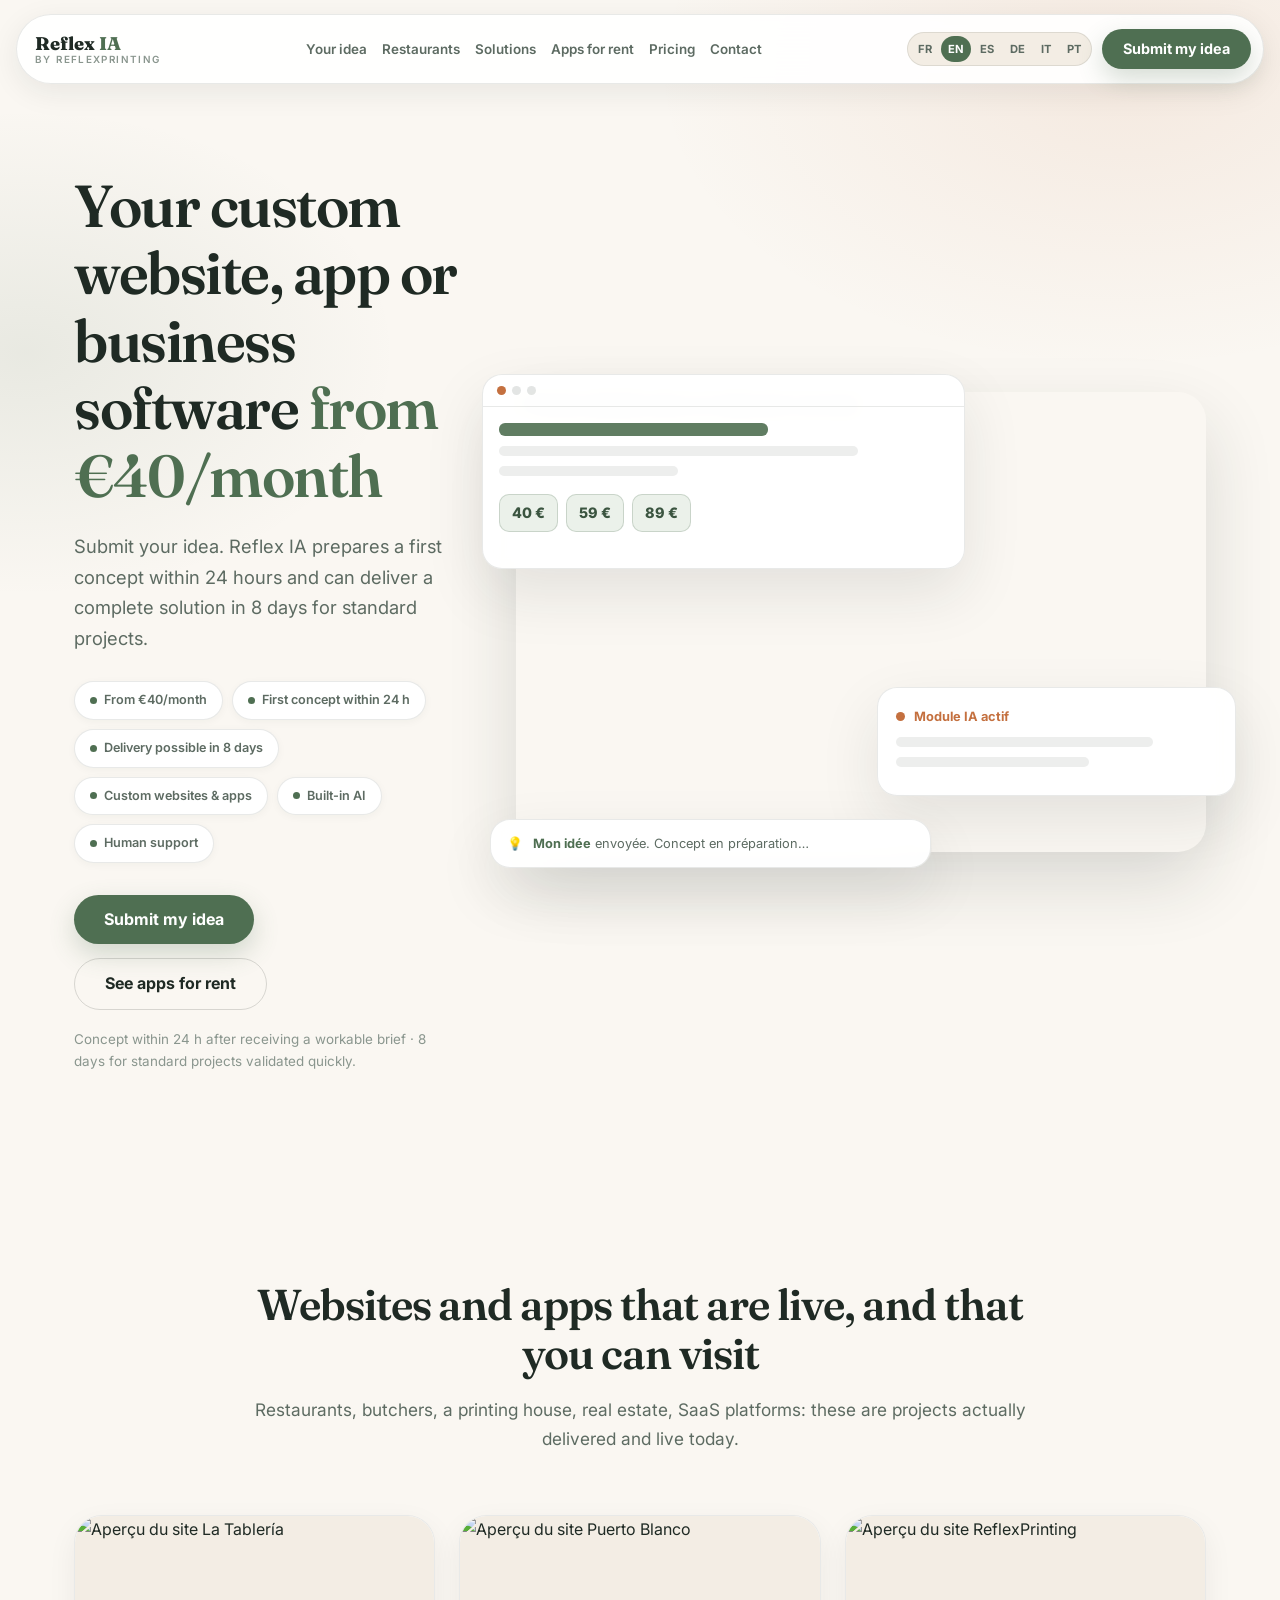
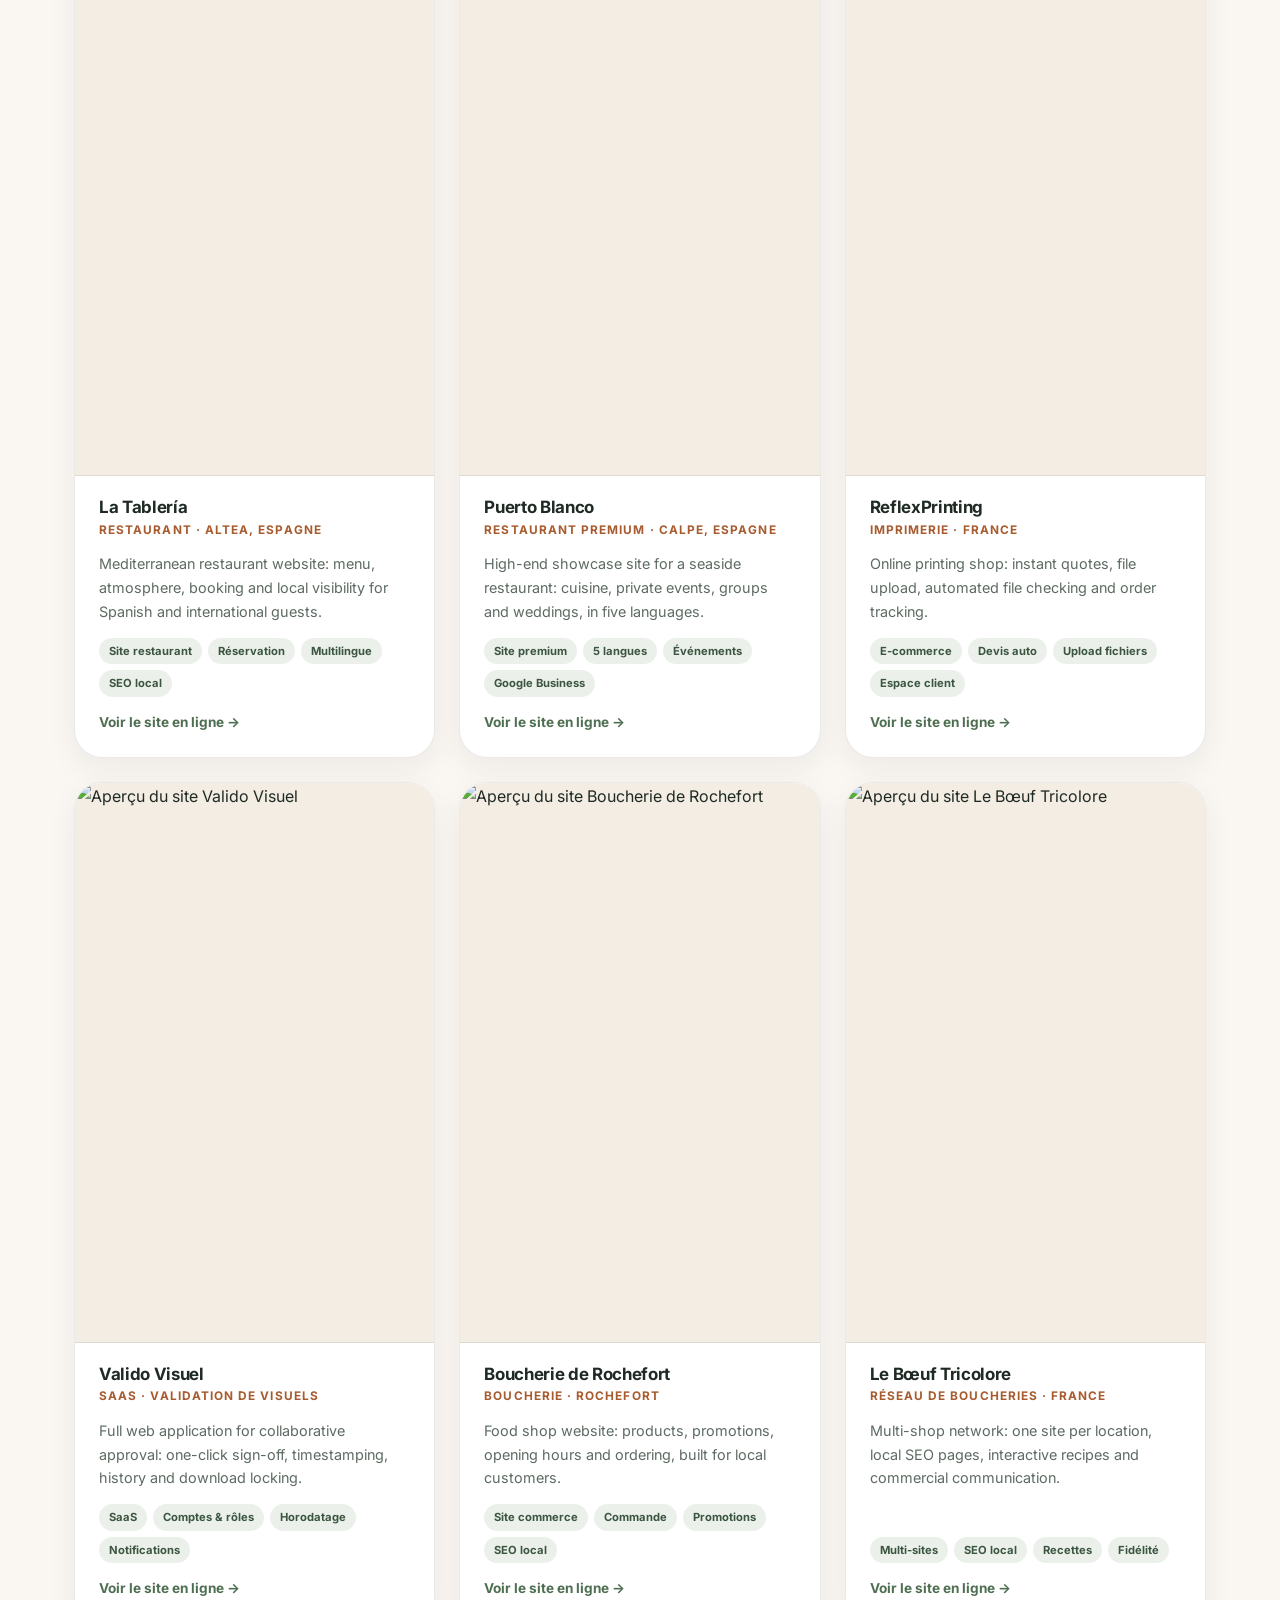
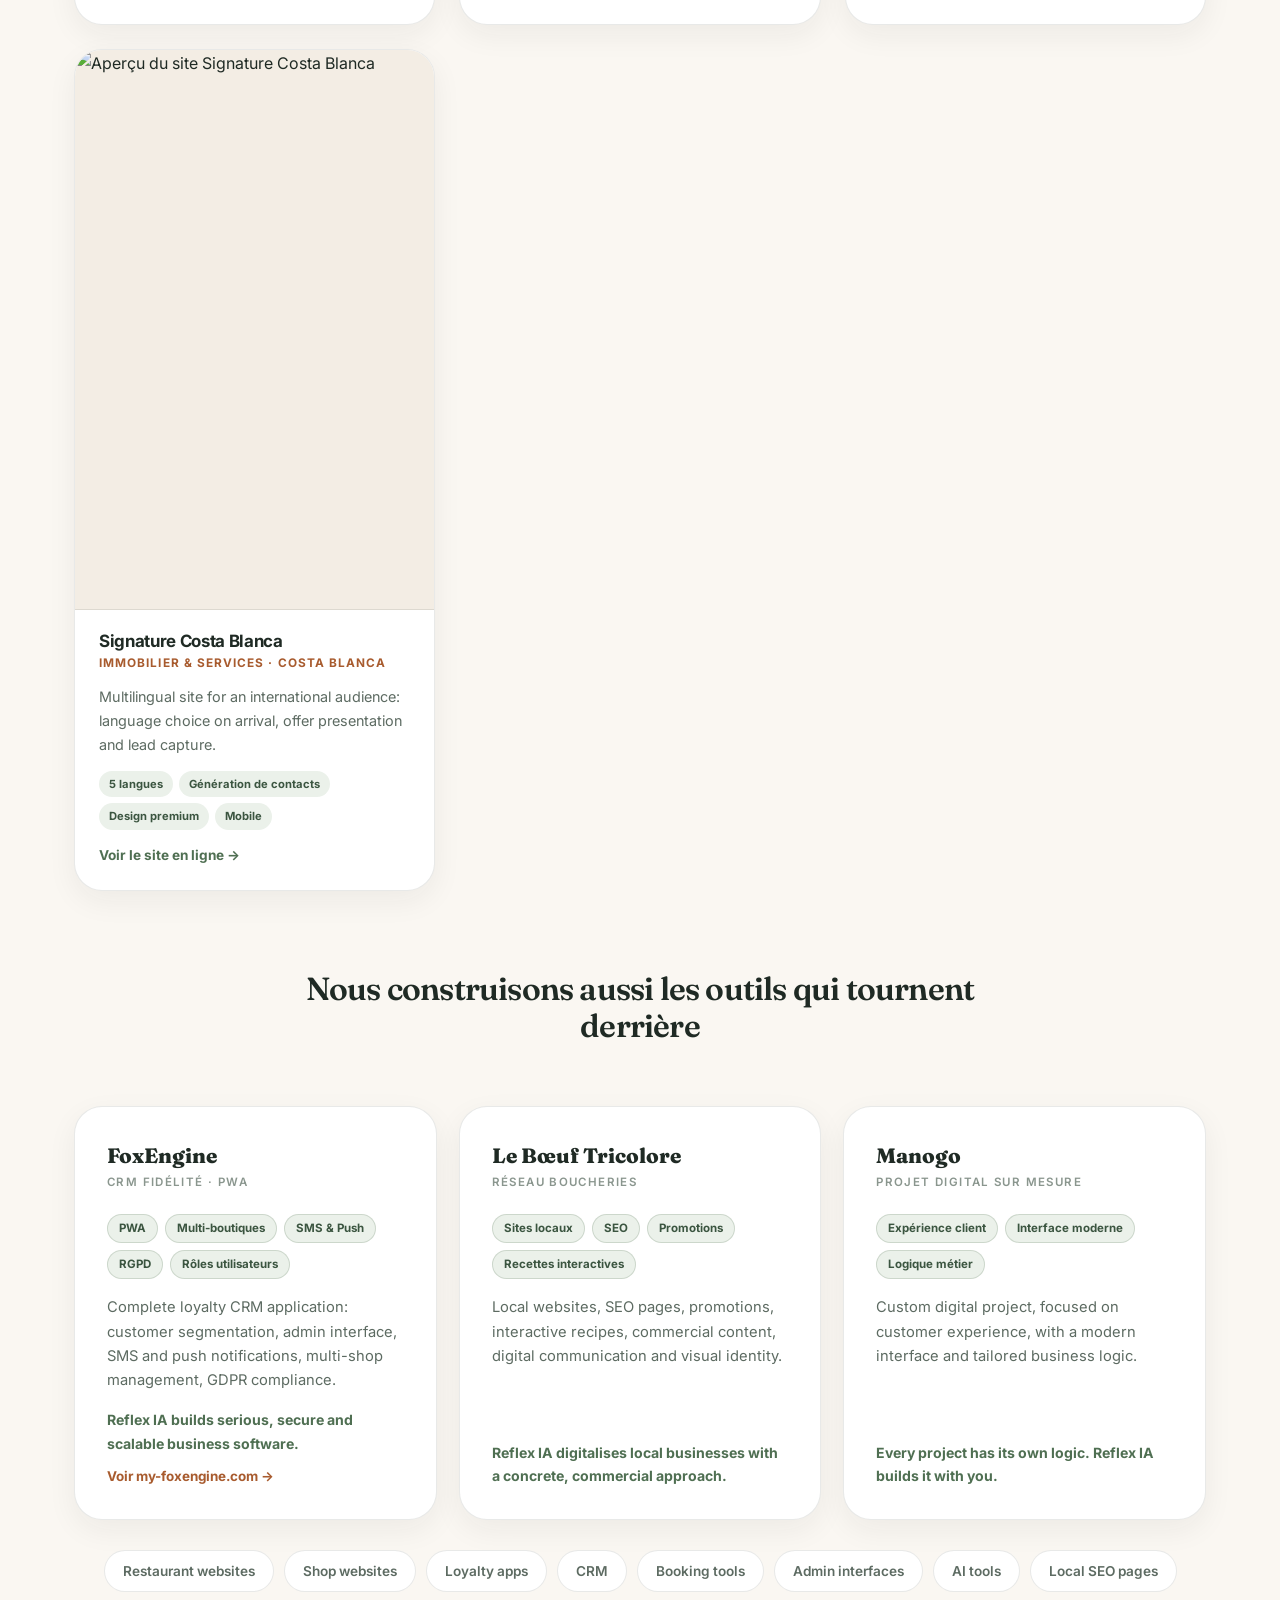
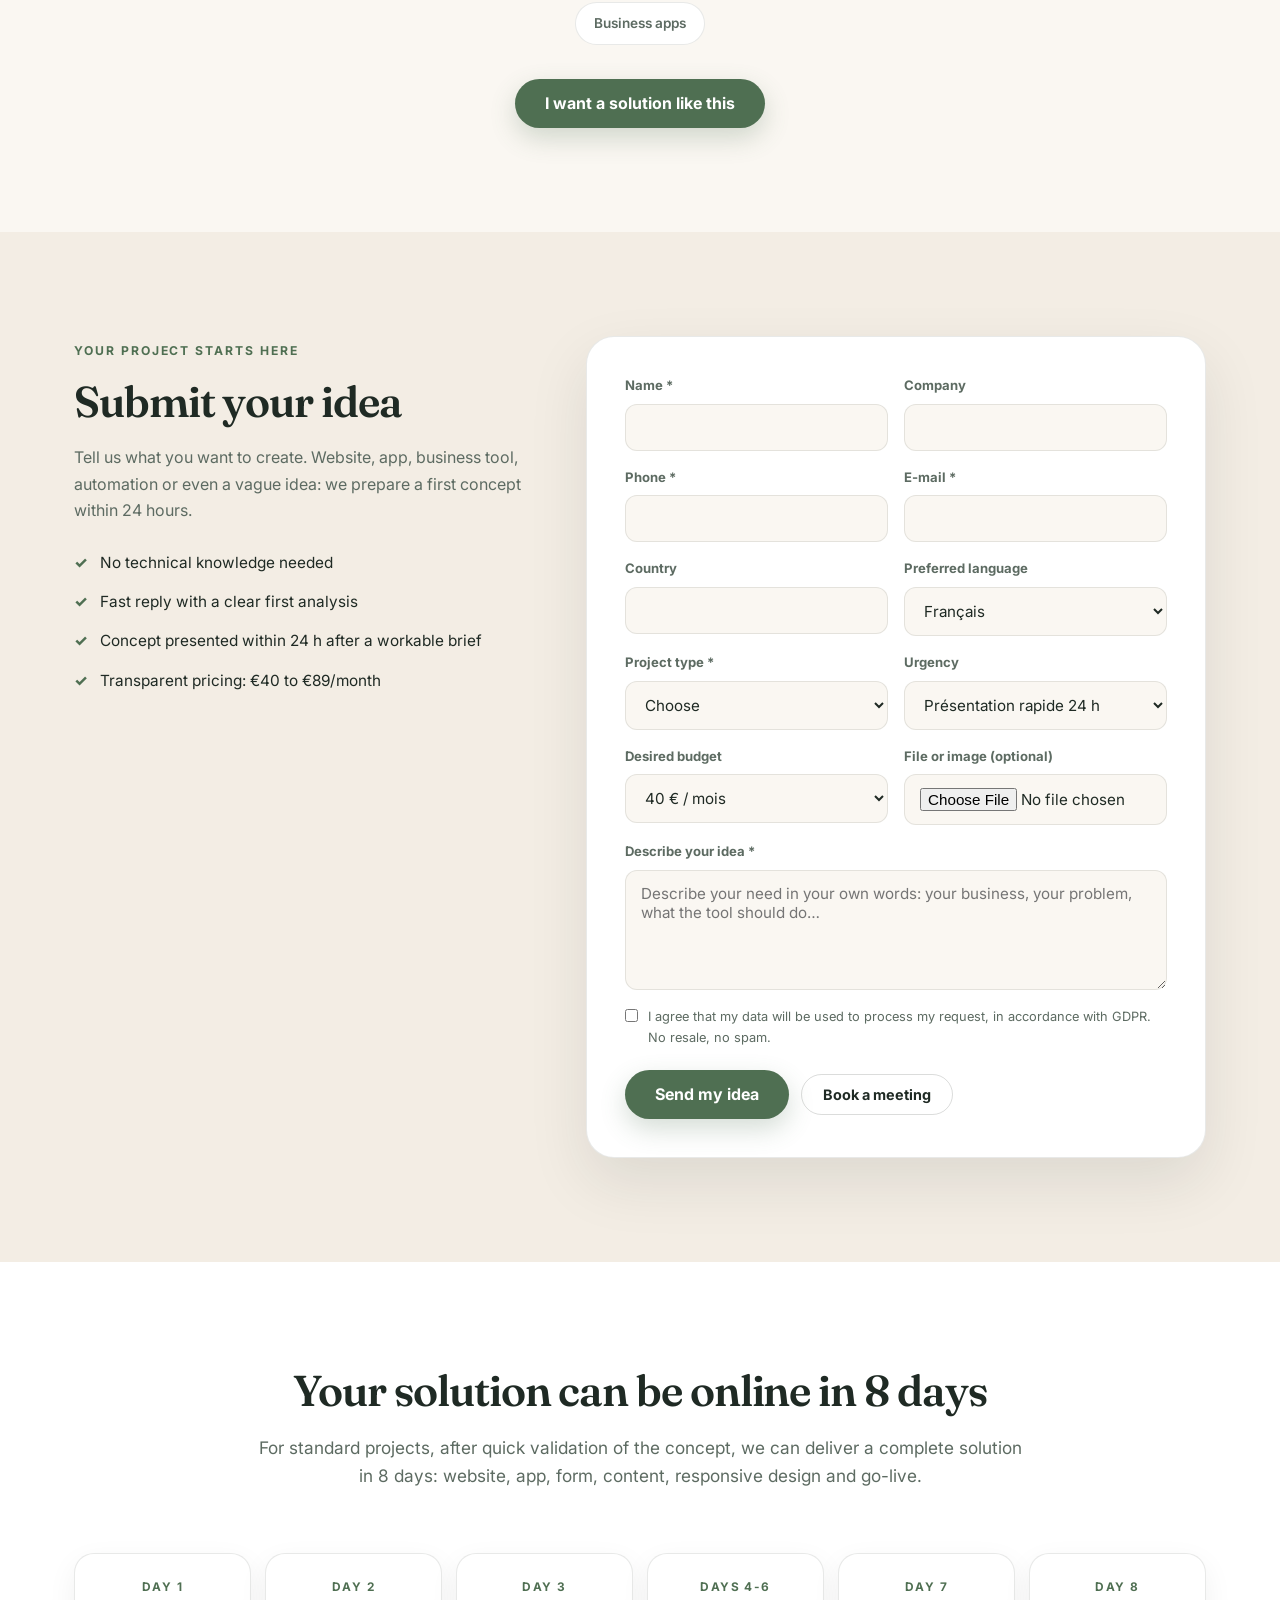
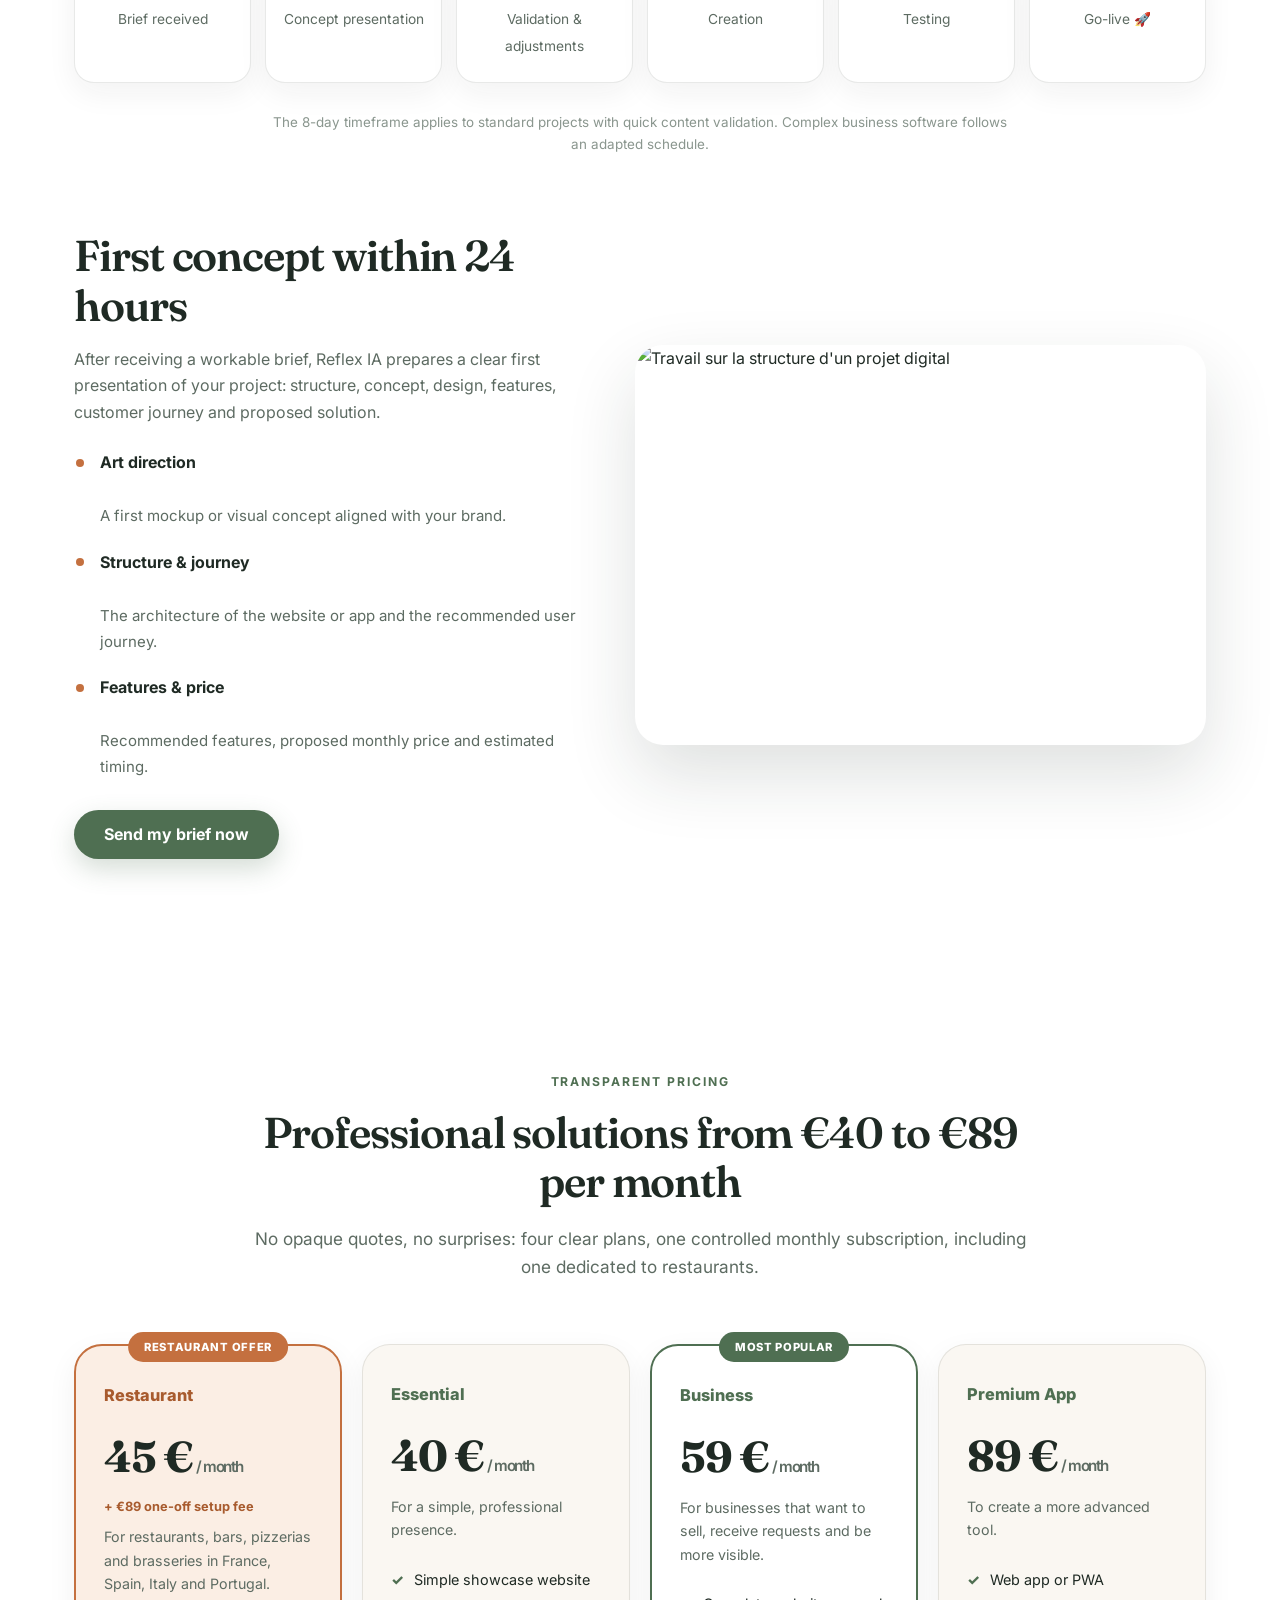
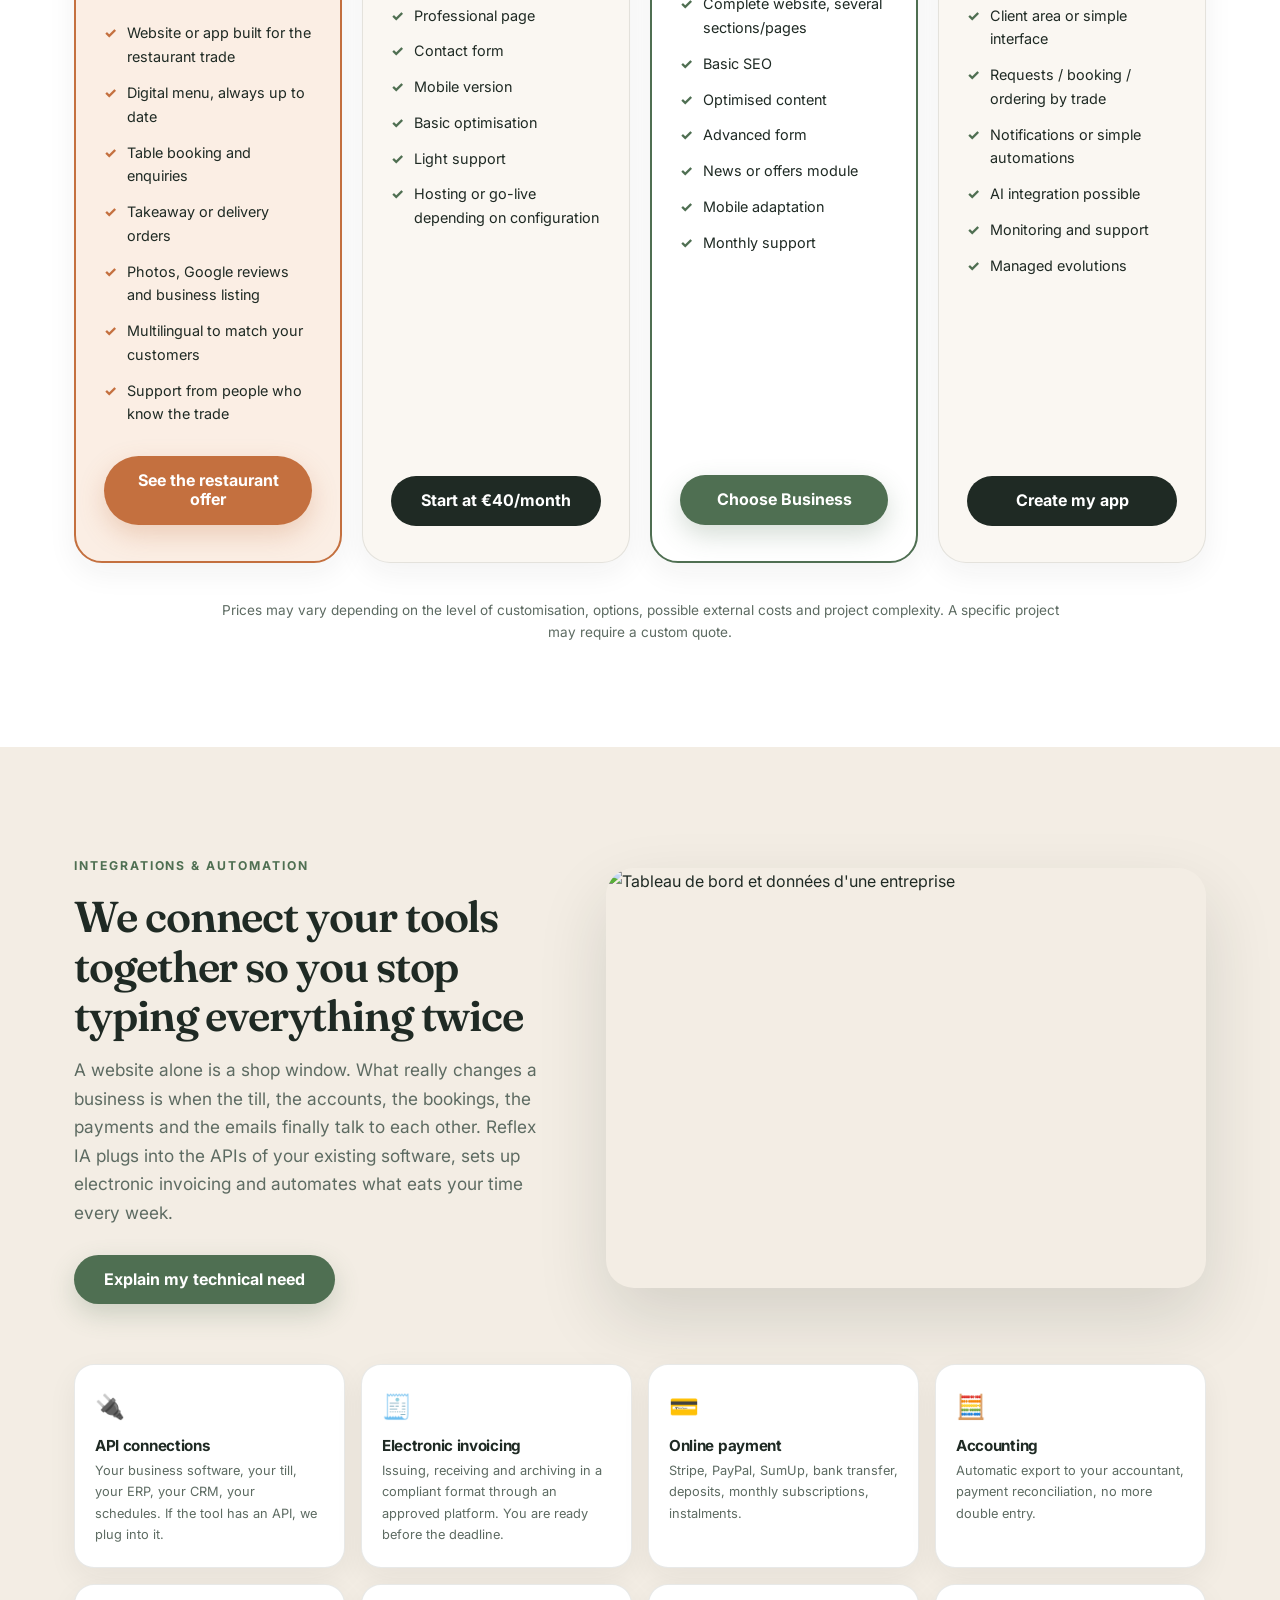
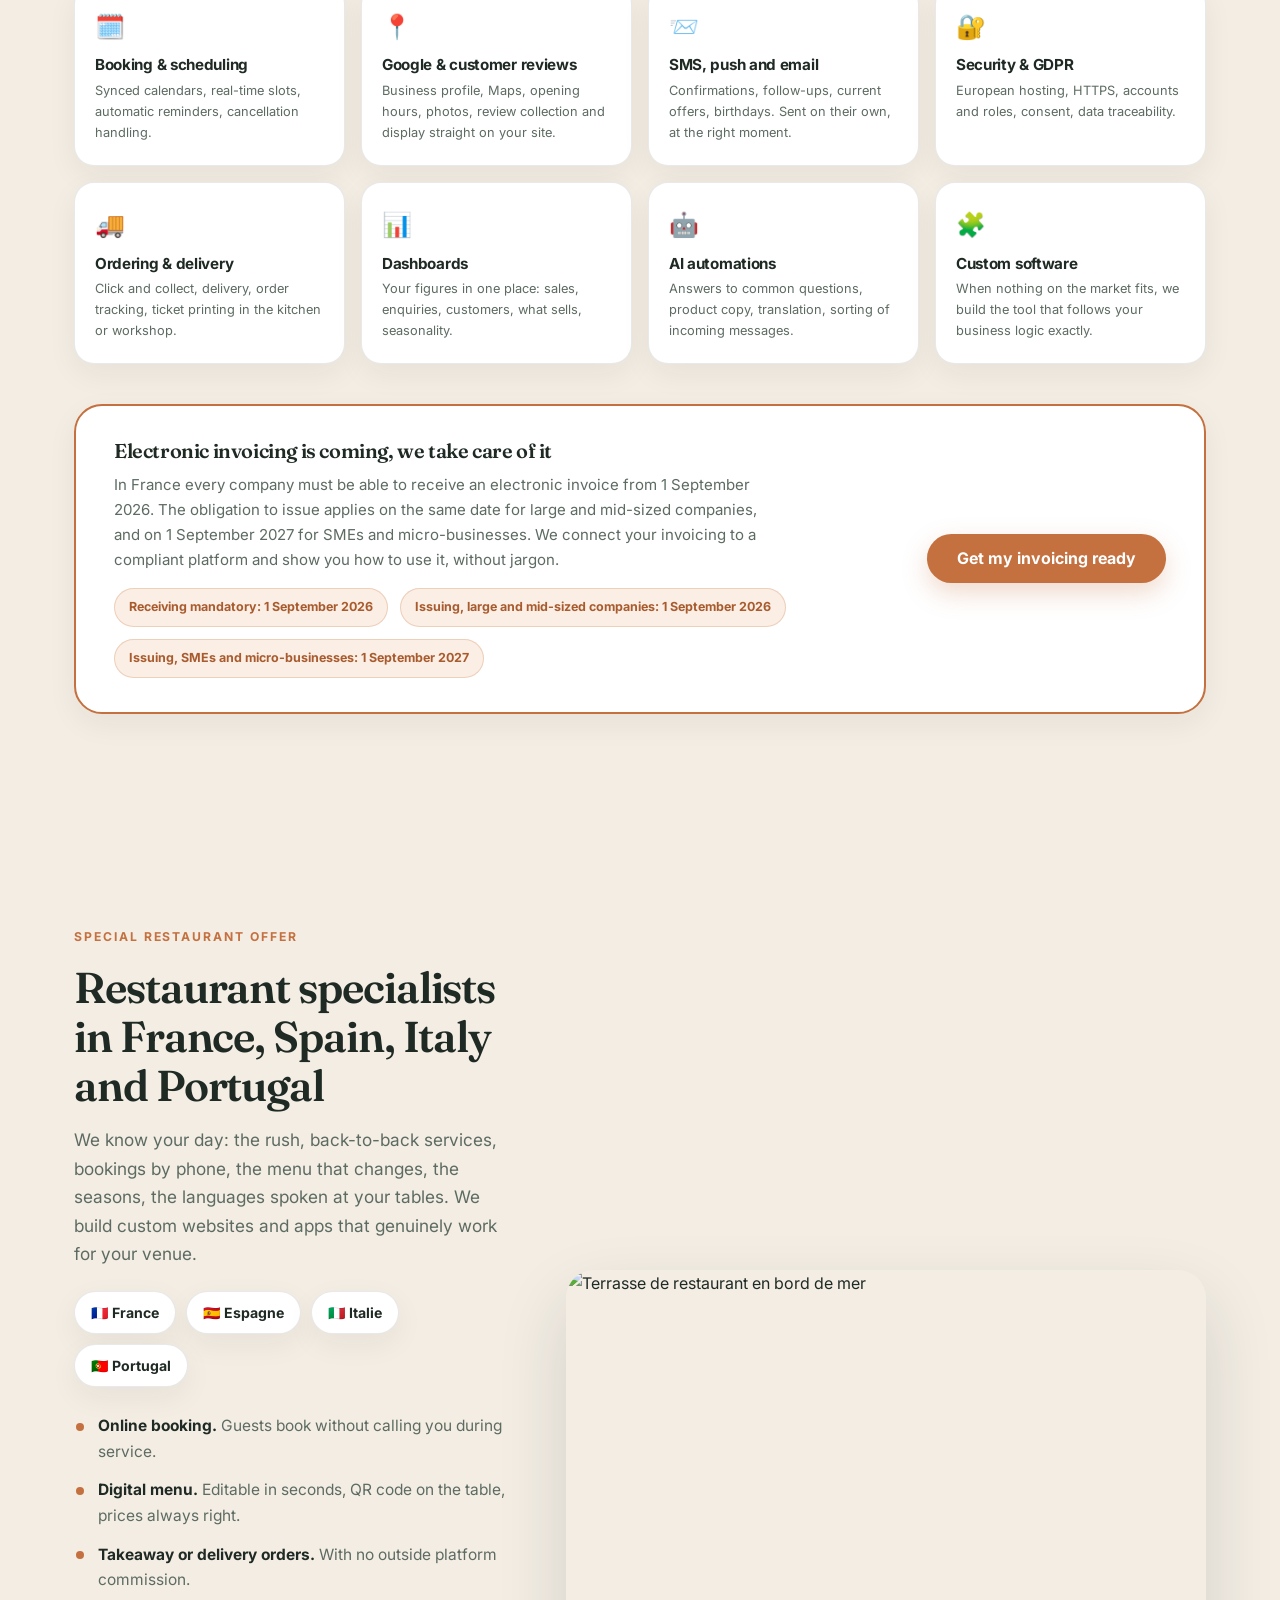
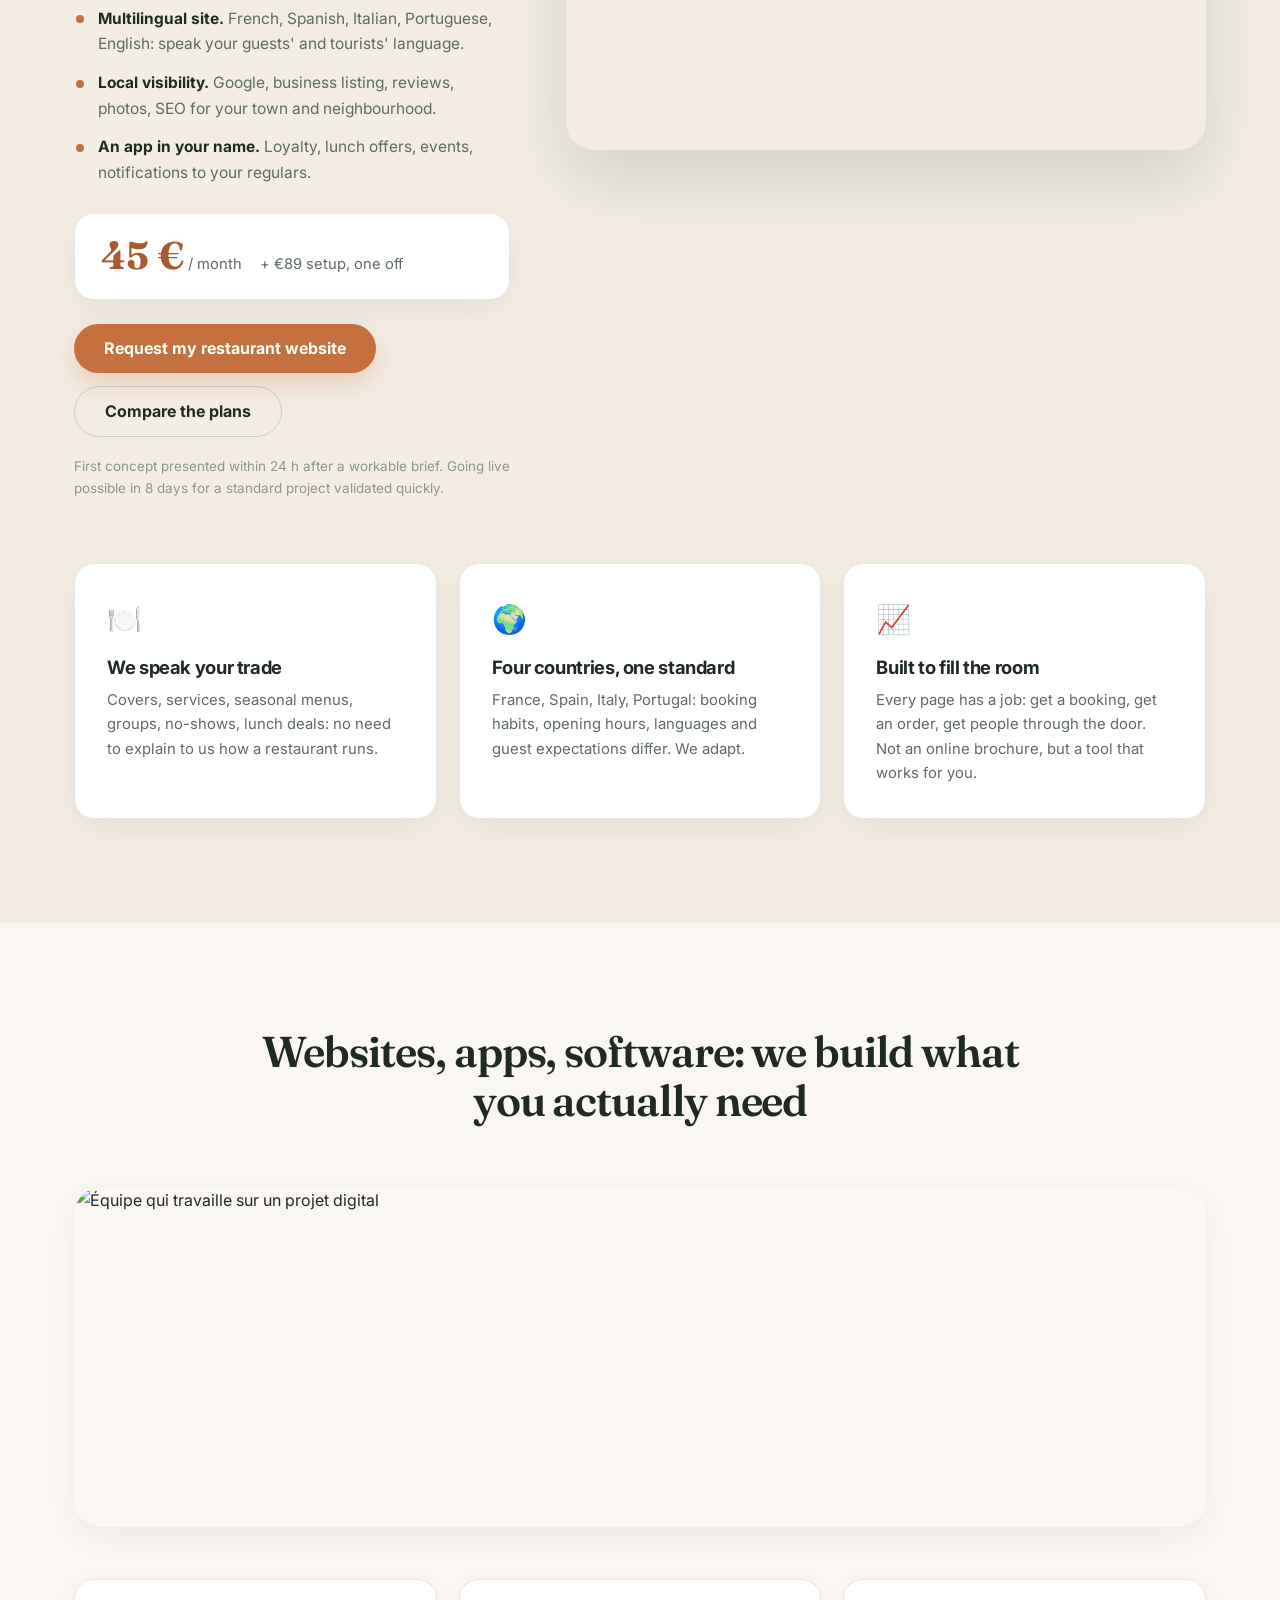
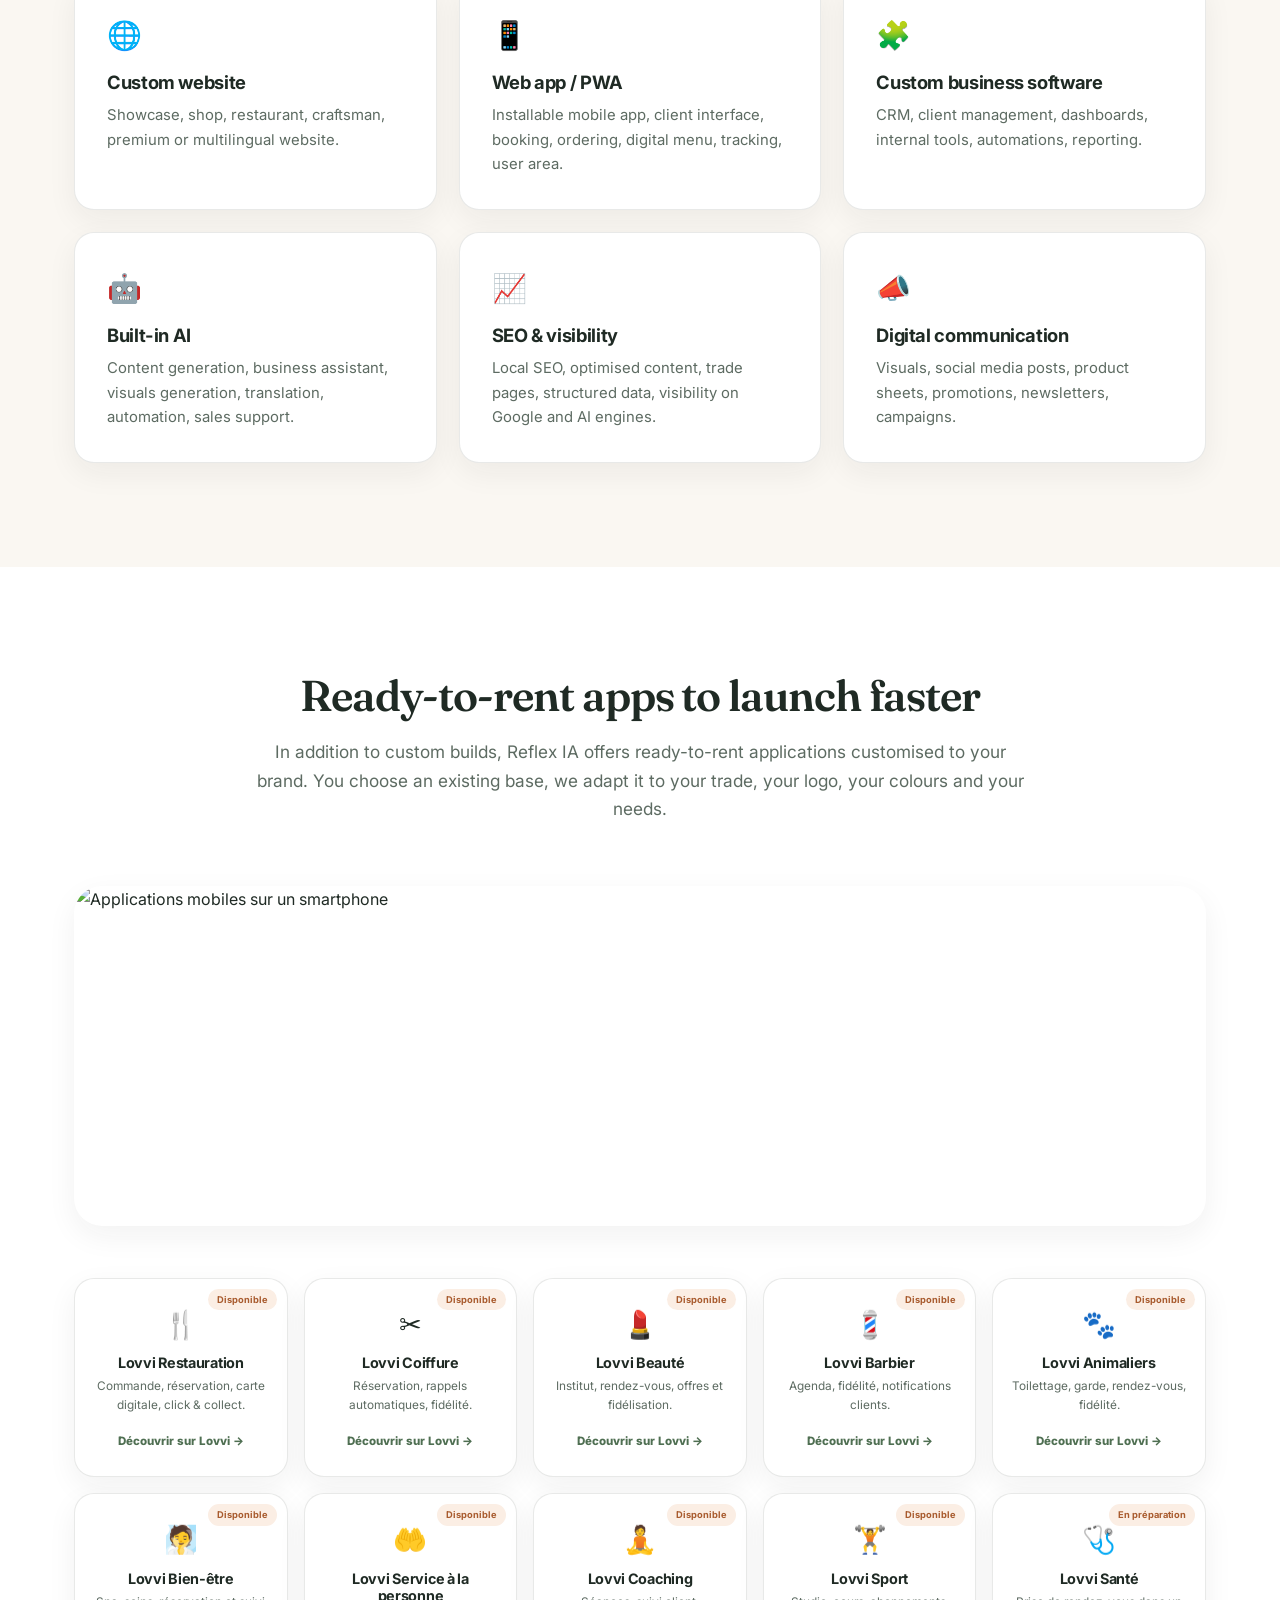
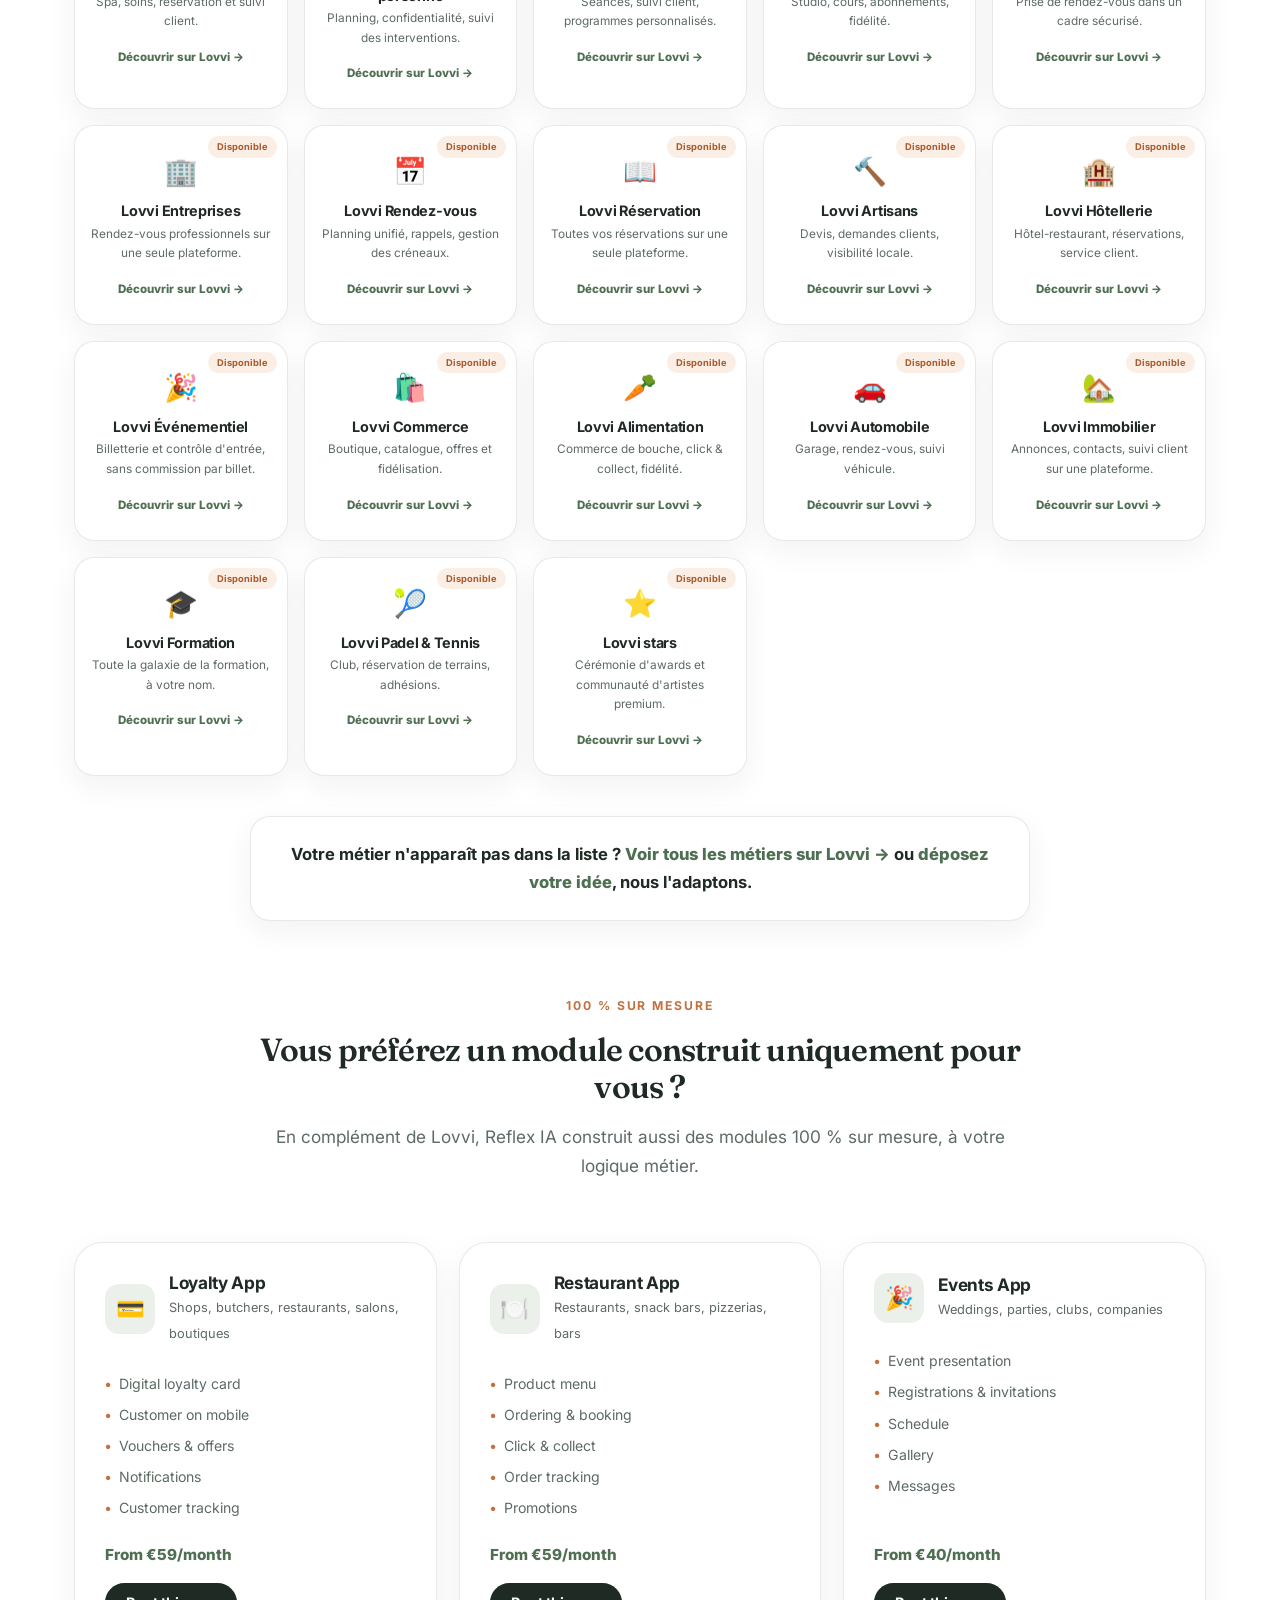
==== commit 7795fa65: "Restructuration editoriale : preuves en position 2, fusion des sections process, suppression des ele" ====
--- a/index.html
+++ b/index.html
@@ -226,6 +226,119 @@
   </div>
 </section>
 
+<!-- ================= RÉALISATIONS ================= -->
+<section id="realisations">
+  <div class="container">
+    <div class="section-head reveal">
+      <h2 data-i18n="work.title">Sept sites en ligne aujourd'hui. Ouvrez-les.</h2>
+      <p class="section-sub" data-i18n="work.sub">Restaurants, boucheries, imprimerie, immobilier, plateformes SaaS : voici des projets réellement livrés et en production aujourd'hui.</p>
+    </div>
+    <div class="site-grid">
+      <a class="site-card reveal" href="https://www.latableria.es/" target="_blank" rel="noopener noreferrer">
+        <img class="site-shot" src="https://image.thum.io/get/width/900/crop/560/https://www.latableria.es/" onerror="this.onerror=null;this.src='https://s.wordpress.com/mshots/v1/https%3A%2F%2Fwww.latableria.es%2F?w=900&h=560'" alt="Aperçu du site La Tablería" loading="lazy" width="900" height="560">
+        <div class="site-body">
+          <h3>La Tablería</h3>
+          <div class="site-sector">Restaurant · Altea, Espagne</div>
+          <p data-i18n="resto.s1">Site restaurant méditerranéen : carte, ambiance, réservation et visibilité locale pour une clientèle espagnole et internationale.</p>
+          <div class="site-tags"><span>Site restaurant</span><span>Réservation</span><span>Multilingue</span><span>SEO local</span></div>
+          <span class="site-link">Voir le site en ligne &rarr;</span>
+        </div>
+      </a>
+      <a class="site-card reveal" href="https://www.puertoblanco.eu/" target="_blank" rel="noopener noreferrer">
+        <img class="site-shot" src="https://image.thum.io/get/width/900/crop/560/https://www.puertoblanco.eu/" onerror="this.onerror=null;this.src='https://s.wordpress.com/mshots/v1/https%3A%2F%2Fwww.puertoblanco.eu%2F?w=900&h=560'" alt="Aperçu du site Puerto Blanco" loading="lazy" width="900" height="560">
+        <div class="site-body">
+          <h3>Puerto Blanco</h3>
+          <div class="site-sector">Restaurant premium · Calpe, Espagne</div>
+          <p data-i18n="resto.s2">Site vitrine haut de gamme pour un restaurant de bord de mer : cuisine, événements privés, groupes et mariages, en cinq langues.</p>
+          <div class="site-tags"><span>Site premium</span><span>5 langues</span><span>Événements</span><span>Google Business</span></div>
+          <span class="site-link">Voir le site en ligne &rarr;</span>
+        </div>
+      </a>
+      <a class="site-card reveal" href="https://www.reflexprinting.fr/" target="_blank" rel="noopener noreferrer">
+        <img class="site-shot" src="https://image.thum.io/get/width/900/crop/560/https://www.reflexprinting.fr/" onerror="this.onerror=null;this.src='https://s.wordpress.com/mshots/v1/https%3A%2F%2Fwww.reflexprinting.fr%2F?w=900&h=560'" alt="Aperçu du site ReflexPrinting" loading="lazy" width="900" height="560">
+        <div class="site-body">
+          <h3>ReflexPrinting</h3>
+          <div class="site-sector">Imprimerie · France</div>
+          <p data-i18n="resto.s3">Boutique en ligne d'impression : devis instantané, envoi de fichiers, contrôle automatisé et suivi de commande.</p>
+          <div class="site-tags"><span>E-commerce</span><span>Devis auto</span><span>Upload fichiers</span><span>Espace client</span></div>
+          <span class="site-link">Voir le site en ligne &rarr;</span>
+        </div>
+      </a>
+      <a class="site-card reveal" href="https://www.validovisuel.com/" target="_blank" rel="noopener noreferrer">
+        <img class="site-shot" src="https://image.thum.io/get/width/900/crop/560/https://www.validovisuel.com/" onerror="this.onerror=null;this.src='https://s.wordpress.com/mshots/v1/https%3A%2F%2Fwww.validovisuel.com%2F?w=900&h=560'" alt="Aperçu du site Valido Visuel" loading="lazy" width="900" height="560">
+        <div class="site-body">
+          <h3>Valido Visuel</h3>
+          <div class="site-sector">SaaS · Validation de visuels</div>
+          <p data-i18n="resto.s4">Application web complète de validation collaborative : approbation en un clic, horodatage, historique et blocage du téléchargement.</p>
+          <div class="site-tags"><span>SaaS</span><span>Comptes &amp; rôles</span><span>Horodatage</span><span>Notifications</span></div>
+          <span class="site-link">Voir le site en ligne &rarr;</span>
+        </div>
+      </a>
+      <a class="site-card reveal" href="https://www.boucherie-rochefort.fr/" target="_blank" rel="noopener noreferrer">
+        <img class="site-shot" src="https://image.thum.io/get/width/900/crop/560/https://www.boucherie-rochefort.fr/" onerror="this.onerror=null;this.src='https://s.wordpress.com/mshots/v1/https%3A%2F%2Fwww.boucherie-rochefort.fr%2F?w=900&h=560'" alt="Aperçu du site Boucherie de Rochefort" loading="lazy" width="900" height="560">
+        <div class="site-body">
+          <h3>Boucherie de Rochefort</h3>
+          <div class="site-sector">Boucherie · Rochefort</div>
+          <p data-i18n="resto.s5">Site de commerce de bouche : produits, promotions, horaires et prise de commande, pensé pour la clientèle du quartier.</p>
+          <div class="site-tags"><span>Site commerce</span><span>Commande</span><span>Promotions</span><span>SEO local</span></div>
+          <span class="site-link">Voir le site en ligne &rarr;</span>
+        </div>
+      </a>
+      <a class="site-card reveal" href="https://www.boucherie-le-boeuf-tricolore.fr/" target="_blank" rel="noopener noreferrer">
+        <img class="site-shot" src="https://image.thum.io/get/width/900/crop/560/https://www.boucherie-le-boeuf-tricolore.fr/" onerror="this.onerror=null;this.src='https://s.wordpress.com/mshots/v1/https%3A%2F%2Fwww.boucherie-le-boeuf-tricolore.fr%2F?w=900&h=560'" alt="Aperçu du site Le Bœuf Tricolore" loading="lazy" width="900" height="560">
+        <div class="site-body">
+          <h3>Le Bœuf Tricolore</h3>
+          <div class="site-sector">Réseau de boucheries · France</div>
+          <p data-i18n="resto.s6">Réseau multi-boutiques : un site par point de vente, pages SEO locales, recettes interactives et communication commerciale.</p>
+          <div class="site-tags"><span>Multi-sites</span><span>SEO local</span><span>Recettes</span><span>Fidélité</span></div>
+          <span class="site-link">Voir le site en ligne &rarr;</span>
+        </div>
+      </a>
+      <a class="site-card reveal" href="https://www.signature-costablanca.com/" target="_blank" rel="noopener noreferrer">
+        <img class="site-shot" src="https://image.thum.io/get/width/900/crop/560/https://www.signature-costablanca.com/" onerror="this.onerror=null;this.src='https://s.wordpress.com/mshots/v1/https%3A%2F%2Fwww.signature-costablanca.com%2F?w=900&h=560'" alt="Aperçu du site Signature Costa Blanca" loading="lazy" width="900" height="560">
+        <div class="site-body">
+          <h3>Signature Costa Blanca</h3>
+          <div class="site-sector">Immobilier &amp; services · Costa Blanca</div>
+          <p data-i18n="resto.s7">Site multilingue orienté clientèle internationale : sélection de langue dès l'arrivée, présentation des offres et prise de contact.</p>
+          <div class="site-tags"><span>5 langues</span><span>Génération de contacts</span><span>Design premium</span><span>Mobile</span></div>
+          <span class="site-link">Voir le site en ligne &rarr;</span>
+        </div>
+      </a>
+    </div>
+
+    <div class="section-head reveal" style="margin-top:80px">
+      <h2 style="font-size:clamp(1.5rem,3vw,2rem)">Nous construisons aussi les outils qui tournent derrière</h2>
+    </div>
+    <div class="proof-grid">
+      <div class="proof-card reveal">
+        <div class="proof-logo">FoxEngine <small>CRM Fidélité · PWA</small></div>
+        <div class="proof-tags"><span>PWA</span><span>Multi-boutiques</span><span>SMS &amp; Push</span><span>RGPD</span><span>Rôles utilisateurs</span></div>
+        <p data-i18n="work.fox">Application CRM fidélité complète : segmentation client, interface admin, notifications SMS et push, gestion multi-boutiques, conformité RGPD.</p>
+        <div class="proof-msg" data-i18n="work.foxmsg">Reflex IA sait créer des logiciels métier sérieux, sécurisés et évolutifs.</div>
+        <a class="proof-link" href="https://www.my-foxengine.com" target="_blank" rel="noopener noreferrer">Voir my-foxengine.com →</a>
+      </div>
+      <div class="proof-card reveal">
+        <div class="proof-logo">Le Bœuf Tricolore <small>Réseau boucheries</small></div>
+        <div class="proof-tags"><span>Sites locaux</span><span>SEO</span><span>Promotions</span><span>Recettes interactives</span></div>
+        <p data-i18n="work.bbt">Sites locaux, pages SEO, promotions, recettes interactives, contenus commerciaux, communication digitale et identité visuelle.</p>
+        <div class="proof-msg" data-i18n="work.bbtmsg">Reflex IA sait digitaliser un commerce local avec une approche concrète et commerciale.</div>
+      </div>
+      <div class="proof-card reveal">
+        <div class="proof-logo">Manogo <small>Projet digital sur mesure</small></div>
+        <div class="proof-tags"><span>Expérience client</span><span>Interface moderne</span><span>Logique métier</span></div>
+        <p data-i18n="work.manogo">Projet digital sur mesure, orienté expérience client, avec une interface moderne et une logique métier personnalisée.</p>
+        <div class="proof-msg" data-i18n="work.manogomsg">Chaque projet a sa propre logique. Reflex IA la construit avec vous.</div>
+      </div>
+    </div>
+    <div class="portfolio-tags reveal">
+      <span data-i18n="work.t1">Sites restaurants</span><span data-i18n="work.t2">Sites commerces</span><span data-i18n="work.t3">Apps fidélité</span><span>CRM</span><span data-i18n="work.t4">Outils de réservation</span><span data-i18n="work.t5">Interfaces admin</span><span data-i18n="work.t6">Outils IA</span><span data-i18n="work.t7">Pages SEO locales</span><span data-i18n="work.t8">Apps métier</span>
+    </div>
+    <div style="text-align:center">
+      <a href="#idee" class="btn btn-primary reveal" data-i18n="work.cta">Je veux une solution comme celle-ci</a>
+    </div>
+  </div>
+</section>
+
 <!-- ================= FORMULAIRE "DÉPOSEZ VOTRE IDÉE" ================= -->
 <section class="idea-section" id="idee">
   <div class="container idea-wrap">
@@ -239,7 +352,6 @@
         <li data-i18n="idea.p3">Concept présenté en 24 h après brief exploitable</li>
         <li data-i18n="idea.p4">Tarifs transparents : de 40 € à 89 € / mois</li>
       </ul>
-      <img class="idea-photo" src="https://images.unsplash.com/photo-1600880292203-757bb62b4baf?auto=format&fit=crop&w=900&q=80" alt="Équipe qui avance sur un projet" loading="lazy" width="900" height="600">
     </div>
     <form class="form-card reveal" id="ideaForm" novalidate>
       <div class="form-grid">
@@ -330,23 +442,41 @@
   </div>
 </section>
 
-<!-- ================= PROMESSE ================= -->
-<section id="promesse">
+
+<!-- ================= COMMENT CA SE PASSE ================= -->
+<section class="section-light" id="deroule">
   <div class="container">
     <div class="section-head reveal">
-      <span class="kicker" data-i18n="promise.kicker">Simple, rapide, professionnel</span>
-      <h2 data-i18n="promise.title">Une idée suffit. Nous construisons le reste.</h2>
-      <p class="section-sub" data-i18n="promise.sub">Vous n'avez pas besoin de connaître le développement, le design, l'IA ou le référencement. Vous nous expliquez votre besoin avec vos mots. Nous transformons votre idée en solution concrète : site internet, application, logiciel métier ou outil IA.</p>
-    </div>
-    <img class="section-photo reveal" src="https://images.unsplash.com/photo-1556742049-0cfed4f6a45d?auto=format&fit=crop&w=1400&q=78" alt="Deux personnes qui expliquent leur projet autour d'un caf&eacute;" loading="lazy" width="1400" height="600">
-
-    <div class="cards">
-      <div class="card reveal"><div class="num">1</div><h3 data-i18n="promise.c1">Vous expliquez votre idée</h3><p data-i18n="promise.c1t">Avec vos mots, sans jargon. Un problème, un besoin, une envie : c'est suffisant pour démarrer.</p></div>
-      <div class="card reveal"><div class="num">2</div><h3 data-i18n="promise.c2">Nous préparons un concept en 24 h</h3><p data-i18n="promise.c2t">Structure, design, fonctionnalités et tarif proposé, à partir d'un brief exploitable.</p></div>
-      <div class="card reveal"><div class="num">3</div><h3 data-i18n="promise.c3">Vous validez la direction</h3><p data-i18n="promise.c3t">Vous gardez le contrôle : vous validez le concept avant que la création commence.</p></div>
-      <div class="card reveal"><div class="num">4</div><h3 data-i18n="promise.c4">Nous créons la solution complète</h3><p data-i18n="promise.c4t">Site, app, PWA ou logiciel métier : design, contenus, mobile et mise en ligne inclus.</p></div>
-      <div class="card reveal"><div class="num">5</div><h3 data-i18n="promise.c5">Vous lancez votre outil</h3><p data-i18n="promise.c5t">En ligne en 8 jours pour les projets standards validés rapidement.</p></div>
-      <div class="card reveal"><div class="num">6</div><h3 data-i18n="promise.c6">Vous êtes accompagné chaque mois</h3><p data-i18n="promise.c6t">Un interlocuteur humain, des ajustements encadrés et un outil qui évolue avec vous.</p></div>
+      <h2 data-i18n="j8.title">Votre solution peut être en ligne en 8 jours</h2>
+      <p class="section-sub" data-i18n="j8.sub">Pour les projets standards, après validation rapide du concept, nous pouvons livrer une solution complète en 8 jours : site, app, formulaire, contenus, design responsive et mise en ligne.</p>
+    </div>
+
+    <div class="timeline reveal">
+      <div class="tl-step"><b data-i18n="j8.d1">Jour 1</b><span data-i18n="j8.d1t">Réception du brief</span></div>
+      <div class="tl-step"><b data-i18n="j8.d2">Jour 2</b><span data-i18n="j8.d2t">Présentation du concept</span></div>
+      <div class="tl-step"><b data-i18n="j8.d3">Jour 3</b><span data-i18n="j8.d3t">Validation et ajustements</span></div>
+      <div class="tl-step"><b data-i18n="j8.d46">Jours 4-6</b><span data-i18n="j8.d46t">Création</span></div>
+      <div class="tl-step"><b data-i18n="j8.d7">Jour 7</b><span data-i18n="j8.d7t">Tests</span></div>
+      <div class="tl-step"><b data-i18n="j8.d8">Jour 8</b><span data-i18n="j8.d8t">Mise en ligne 🚀</span></div>
+    </div>
+    <p class="legal-note" data-i18n="j8.note">Le délai de 8 jours concerne les projets standards avec validation rapide des contenus. Les logiciels métier complexes font l'objet d'un calendrier adapté.</p>
+
+    <div class="split reveal" style="margin-top:76px">
+      <div>
+        <h2 data-i18n="h24.title">Premier concept en 24 h</h2>
+        <p data-i18n="h24.sub">Après réception d'un brief exploitable, Reflex IA prépare une première présentation claire de votre projet : structure, concept, design, fonctionnalités, parcours client et proposition de solution.</p>
+        <ul class="resto-list" style="margin-top:24px">
+          <li><b data-i18n="h24.c1">Direction artistique</b><br><span data-i18n="h24.c1t">Une première maquette ou un concept visuel aligné sur votre image.</span></li>
+          <li><b data-i18n="h24.c2">Structure &amp; parcours</b><br><span data-i18n="h24.c2t">L'architecture du site ou de l'application et le parcours utilisateur recommandé.</span></li>
+          <li><b data-i18n="h24.c3">Fonctionnalités &amp; tarif</b><br><span data-i18n="h24.c3t">Les fonctionnalités recommandées, le tarif mensuel proposé et le délai estimé.</span></li>
+        </ul>
+        <div class="hero-cta" style="margin-top:30px">
+          <a href="#idee" class="btn btn-primary" data-i18n="h24.cta">Envoyer mon brief maintenant</a>
+        </div>
+      </div>
+      <div>
+        <img class="split-photo" src="https://images.unsplash.com/photo-1517048676732-d65bc937f952?auto=format&fit=crop&w=1000&q=80" alt="Travail sur la structure d'un projet digital" loading="lazy" width="1000" height="700">
+      </div>
     </div>
   </div>
 </section>
@@ -529,52 +659,12 @@
   </div>
 </section>
 
-<!-- ================= 24H ================= -->
-<section id="h24">
-  <div class="container">
-    <div class="section-head reveal">
-      <span class="kicker" data-i18n="h24.kicker">Vitesse + clarté</span>
-      <h2 data-i18n="h24.title">Premier concept en 24 h</h2>
-      <p class="section-sub" data-i18n="h24.sub">Après réception d'un brief exploitable, Reflex IA prépare une première présentation claire de votre projet : structure, concept, design, fonctionnalités, parcours client et proposition de solution.</p>
-    </div>
-    <div class="cards">
-      <div class="card reveal"><span class="icon">🎨</span><h3 data-i18n="h24.c1">Direction artistique</h3><p data-i18n="h24.c1t">Une première maquette ou un concept visuel aligné sur votre image.</p></div>
-      <div class="card reveal"><span class="icon">🧭</span><h3 data-i18n="h24.c2">Structure &amp; parcours</h3><p data-i18n="h24.c2t">L'architecture du site ou de l'application et le parcours utilisateur recommandé.</p></div>
-      <div class="card reveal"><span class="icon">⚙️</span><h3 data-i18n="h24.c3">Fonctionnalités &amp; tarif</h3><p data-i18n="h24.c3t">Les fonctionnalités recommandées, le tarif mensuel proposé et le délai estimé.</p></div>
-    </div>
-    <div style="text-align:center;margin-top:44px">
-      <a href="#idee" class="btn btn-primary reveal" data-i18n="h24.cta">Envoyer mon brief maintenant</a>
-    </div>
-  </div>
-</section>
-
-<!-- ================= 8 JOURS ================= -->
-<section class="section-light" id="j8">
-  <div class="container">
-    <div class="section-head reveal">
-      <span class="kicker" style="color:var(--blue);-webkit-text-fill-color:var(--blue)" data-i18n="j8.kicker">Planning express</span>
-      <h2 data-i18n="j8.title">Votre solution peut être en ligne en 8 jours</h2>
-      <p class="section-sub" data-i18n="j8.sub">Pour les projets standards, après validation rapide du concept, nous pouvons livrer une solution complète en 8 jours : site, app, formulaire, contenus, design responsive et mise en ligne.</p>
-    </div>
-    <img class="section-photo reveal" src="https://images.unsplash.com/photo-1556910103-1c02745aae4d?auto=format&fit=crop&w=1400&q=78" alt="Commer&ccedil;ants au travail dans leur boutique" loading="lazy" width="1400" height="600">
-
-    <div class="timeline reveal" style="--tl:dark">
-      <div class="tl-step" style="background:var(--white);border-color:var(--line-dark)"><b data-i18n="j8.d1">Jour 1</b><span style="color:var(--ink-soft)" data-i18n="j8.d1t">Réception du brief</span></div>
-      <div class="tl-step" style="background:var(--white);border-color:var(--line-dark)"><b data-i18n="j8.d2">Jour 2</b><span style="color:var(--ink-soft)" data-i18n="j8.d2t">Présentation du concept</span></div>
-      <div class="tl-step" style="background:var(--white);border-color:var(--line-dark)"><b data-i18n="j8.d3">Jour 3</b><span style="color:var(--ink-soft)" data-i18n="j8.d3t">Validation et ajustements</span></div>
-      <div class="tl-step" style="background:var(--white);border-color:var(--line-dark)"><b data-i18n="j8.d46">Jours 4-6</b><span style="color:var(--ink-soft)" data-i18n="j8.d46t">Création</span></div>
-      <div class="tl-step" style="background:var(--white);border-color:var(--line-dark)"><b data-i18n="j8.d7">Jour 7</b><span style="color:var(--ink-soft)" data-i18n="j8.d7t">Tests</span></div>
-      <div class="tl-step" style="background:var(--white);border-color:var(--line-dark)"><b data-i18n="j8.d8">Jour 8</b><span style="color:var(--ink-soft)" data-i18n="j8.d8t">Mise en ligne 🚀</span></div>
-    </div>
-    <p class="legal-note" data-i18n="j8.note">Le délai de 8 jours concerne les projets standards avec validation rapide des contenus. Les logiciels métier complexes font l'objet d'un calendrier adapté.</p>
-  </div>
-</section>
+
 
 <!-- ================= SOLUTIONS ================= -->
 <section id="solutions">
   <div class="container">
     <div class="section-head reveal">
-      <span class="kicker" data-i18n="sol.kicker">Sur mesure</span>
       <h2 data-i18n="sol.title">Sites, apps, logiciels : nous créons ce dont vous avez réellement besoin</h2>
     </div>
     <img class="section-photo reveal" src="https://images.unsplash.com/photo-1517048676732-d65bc937f952?auto=format&fit=crop&w=1400&q=78" alt="&Eacute;quipe qui travaille sur un projet digital" loading="lazy" width="1400" height="600">
@@ -594,7 +684,6 @@
 <section class="section-light" id="apps">
   <div class="container">
     <div class="section-head reveal">
-      <span class="kicker" style="color:var(--blue);-webkit-text-fill-color:var(--blue)" data-i18n="apps.kicker">Démarrage express</span>
       <h2 data-i18n="apps.title">Une application à votre nom, prête en quelques jours, propulsée par Lovvi</h2>
       <p class="section-sub" data-i18n="apps.sub">Plutôt que de repartir de zéro, Reflex IA s'appuie sur <strong>Lovvi</strong>, notre plateforme sœur qui propose une app par métier : le même moteur puissant, décliné pour votre activité, avec uniquement les fonctions utiles. Application à votre nom et votre logo, 0 % de commission, dès 1,50 € HT / jour. Choisissez votre métier ci-dessous, nous l'adaptons à votre image.</p>
     </div>
@@ -714,9 +803,8 @@
 <section id="ecosysteme">
   <div class="container">
     <div class="section-head reveal">
-      <span class="kicker">Un groupe, plusieurs plateformes</span>
-      <h2>Reflex IA, la porte d'entrée de tout l'écosystème ReflexPrinting</h2>
-      <p class="section-sub">Sur mesure ou prêt à l'emploi, application ou support imprimé : Reflex IA analyse votre besoin et vous oriente vers la bonne plateforme du groupe, ou la construit elle-même si elle n'existe pas encore.</p>
+      <h2>Les quatre plateformes que nous avons construites pour nous-mêmes</h2>
+      <p class="section-sub">Avant d'être un prestataire, Reflex IA est un éditeur. Lovvi, FoxEngine, Valido Visuel et ReflexPrinting tournent en production, avec de vrais clients et de vrais paiements. Vous pouvez les ouvrir, créer un compte, tester. C'est la même équipe qui construira votre outil.</p>
     </div>
     <img class="section-photo reveal" src="https://images.unsplash.com/photo-1556740738-b6a63e27c4df?auto=format&fit=crop&w=1400&q=78" alt="Commer&ccedil;ante dans son magasin" loading="lazy" width="1400" height="600">
 
@@ -749,120 +837,6 @@
   </div>
 </section>
 
-<!-- ================= RÉALISATIONS ================= -->
-<section id="realisations">
-  <div class="container">
-    <div class="section-head reveal">
-      <span class="kicker" data-i18n="work.kicker">Preuves concrètes</span>
-      <h2 data-i18n="work.title">Des sites et des applications en ligne, que vous pouvez visiter</h2>
-      <p class="section-sub" data-i18n="work.sub">Restaurants, boucheries, imprimerie, immobilier, plateformes SaaS : voici des projets réellement livrés et en production aujourd'hui.</p>
-    </div>
-    <div class="site-grid">
-      <a class="site-card reveal" href="https://www.latableria.es/" target="_blank" rel="noopener noreferrer">
-        <img class="site-shot" src="https://image.thum.io/get/width/900/crop/560/https://www.latableria.es/" onerror="this.onerror=null;this.src='https://s.wordpress.com/mshots/v1/https%3A%2F%2Fwww.latableria.es%2F?w=900&h=560'" alt="Aperçu du site La Tablería" loading="lazy" width="900" height="560">
-        <div class="site-body">
-          <h3>La Tablería</h3>
-          <div class="site-sector">Restaurant · Altea, Espagne</div>
-          <p data-i18n="resto.s1">Site restaurant méditerranéen : carte, ambiance, réservation et visibilité locale pour une clientèle espagnole et internationale.</p>
-          <div class="site-tags"><span>Site restaurant</span><span>Réservation</span><span>Multilingue</span><span>SEO local</span></div>
-          <span class="site-link">Voir le site en ligne &rarr;</span>
-        </div>
-      </a>
-      <a class="site-card reveal" href="https://www.puertoblanco.eu/" target="_blank" rel="noopener noreferrer">
-        <img class="site-shot" src="https://image.thum.io/get/width/900/crop/560/https://www.puertoblanco.eu/" onerror="this.onerror=null;this.src='https://s.wordpress.com/mshots/v1/https%3A%2F%2Fwww.puertoblanco.eu%2F?w=900&h=560'" alt="Aperçu du site Puerto Blanco" loading="lazy" width="900" height="560">
-        <div class="site-body">
-          <h3>Puerto Blanco</h3>
-          <div class="site-sector">Restaurant premium · Calpe, Espagne</div>
-          <p data-i18n="resto.s2">Site vitrine haut de gamme pour un restaurant de bord de mer : cuisine, événements privés, groupes et mariages, en cinq langues.</p>
-          <div class="site-tags"><span>Site premium</span><span>5 langues</span><span>Événements</span><span>Google Business</span></div>
-          <span class="site-link">Voir le site en ligne &rarr;</span>
-        </div>
-      </a>
-      <a class="site-card reveal" href="https://www.reflexprinting.fr/" target="_blank" rel="noopener noreferrer">
-        <img class="site-shot" src="https://image.thum.io/get/width/900/crop/560/https://www.reflexprinting.fr/" onerror="this.onerror=null;this.src='https://s.wordpress.com/mshots/v1/https%3A%2F%2Fwww.reflexprinting.fr%2F?w=900&h=560'" alt="Aperçu du site ReflexPrinting" loading="lazy" width="900" height="560">
-        <div class="site-body">
-          <h3>ReflexPrinting</h3>
-          <div class="site-sector">Imprimerie · France</div>
-          <p data-i18n="resto.s3">Boutique en ligne d'impression : devis instantané, envoi de fichiers, contrôle automatisé et suivi de commande.</p>
-          <div class="site-tags"><span>E-commerce</span><span>Devis auto</span><span>Upload fichiers</span><span>Espace client</span></div>
-          <span class="site-link">Voir le site en ligne &rarr;</span>
-        </div>
-      </a>
-      <a class="site-card reveal" href="https://www.validovisuel.com/" target="_blank" rel="noopener noreferrer">
-        <img class="site-shot" src="https://image.thum.io/get/width/900/crop/560/https://www.validovisuel.com/" onerror="this.onerror=null;this.src='https://s.wordpress.com/mshots/v1/https%3A%2F%2Fwww.validovisuel.com%2F?w=900&h=560'" alt="Aperçu du site Valido Visuel" loading="lazy" width="900" height="560">
-        <div class="site-body">
-          <h3>Valido Visuel</h3>
-          <div class="site-sector">SaaS · Validation de visuels</div>
-          <p data-i18n="resto.s4">Application web complète de validation collaborative : approbation en un clic, horodatage, historique et blocage du téléchargement.</p>
-          <div class="site-tags"><span>SaaS</span><span>Comptes &amp; rôles</span><span>Horodatage</span><span>Notifications</span></div>
-          <span class="site-link">Voir le site en ligne &rarr;</span>
-        </div>
-      </a>
-      <a class="site-card reveal" href="https://www.boucherie-rochefort.fr/" target="_blank" rel="noopener noreferrer">
-        <img class="site-shot" src="https://image.thum.io/get/width/900/crop/560/https://www.boucherie-rochefort.fr/" onerror="this.onerror=null;this.src='https://s.wordpress.com/mshots/v1/https%3A%2F%2Fwww.boucherie-rochefort.fr%2F?w=900&h=560'" alt="Aperçu du site Boucherie de Rochefort" loading="lazy" width="900" height="560">
-        <div class="site-body">
-          <h3>Boucherie de Rochefort</h3>
-          <div class="site-sector">Boucherie · Rochefort</div>
-          <p data-i18n="resto.s5">Site de commerce de bouche : produits, promotions, horaires et prise de commande, pensé pour la clientèle du quartier.</p>
-          <div class="site-tags"><span>Site commerce</span><span>Commande</span><span>Promotions</span><span>SEO local</span></div>
-          <span class="site-link">Voir le site en ligne &rarr;</span>
-        </div>
-      </a>
-      <a class="site-card reveal" href="https://www.boucherie-le-boeuf-tricolore.fr/" target="_blank" rel="noopener noreferrer">
-        <img class="site-shot" src="https://image.thum.io/get/width/900/crop/560/https://www.boucherie-le-boeuf-tricolore.fr/" onerror="this.onerror=null;this.src='https://s.wordpress.com/mshots/v1/https%3A%2F%2Fwww.boucherie-le-boeuf-tricolore.fr%2F?w=900&h=560'" alt="Aperçu du site Le Bœuf Tricolore" loading="lazy" width="900" height="560">
-        <div class="site-body">
-          <h3>Le Bœuf Tricolore</h3>
-          <div class="site-sector">Réseau de boucheries · France</div>
-          <p data-i18n="resto.s6">Réseau multi-boutiques : un site par point de vente, pages SEO locales, recettes interactives et communication commerciale.</p>
-          <div class="site-tags"><span>Multi-sites</span><span>SEO local</span><span>Recettes</span><span>Fidélité</span></div>
-          <span class="site-link">Voir le site en ligne &rarr;</span>
-        </div>
-      </a>
-      <a class="site-card reveal" href="https://www.signature-costablanca.com/" target="_blank" rel="noopener noreferrer">
-        <img class="site-shot" src="https://image.thum.io/get/width/900/crop/560/https://www.signature-costablanca.com/" onerror="this.onerror=null;this.src='https://s.wordpress.com/mshots/v1/https%3A%2F%2Fwww.signature-costablanca.com%2F?w=900&h=560'" alt="Aperçu du site Signature Costa Blanca" loading="lazy" width="900" height="560">
-        <div class="site-body">
-          <h3>Signature Costa Blanca</h3>
-          <div class="site-sector">Immobilier &amp; services · Costa Blanca</div>
-          <p data-i18n="resto.s7">Site multilingue orienté clientèle internationale : sélection de langue dès l'arrivée, présentation des offres et prise de contact.</p>
-          <div class="site-tags"><span>5 langues</span><span>Génération de contacts</span><span>Design premium</span><span>Mobile</span></div>
-          <span class="site-link">Voir le site en ligne &rarr;</span>
-        </div>
-      </a>
-    </div>
-
-    <div class="section-head reveal" style="margin-top:80px">
-      <span class="kicker">Logiciels &amp; plateformes</span>
-      <h2 style="font-size:clamp(1.5rem,3vw,2rem)">Nous construisons aussi les outils qui tournent derrière</h2>
-    </div>
-    <div class="proof-grid">
-      <div class="proof-card reveal">
-        <div class="proof-logo">FoxEngine <small>CRM Fidélité · PWA</small></div>
-        <div class="proof-tags"><span>PWA</span><span>Multi-boutiques</span><span>SMS &amp; Push</span><span>RGPD</span><span>Rôles utilisateurs</span></div>
-        <p data-i18n="work.fox">Application CRM fidélité complète : segmentation client, interface admin, notifications SMS et push, gestion multi-boutiques, conformité RGPD.</p>
-        <div class="proof-msg" data-i18n="work.foxmsg">Reflex IA sait créer des logiciels métier sérieux, sécurisés et évolutifs.</div>
-        <a class="proof-link" href="https://www.my-foxengine.com" target="_blank" rel="noopener noreferrer">Voir my-foxengine.com →</a>
-      </div>
-      <div class="proof-card reveal">
-        <div class="proof-logo">Le Bœuf Tricolore <small>Réseau boucheries</small></div>
-        <div class="proof-tags"><span>Sites locaux</span><span>SEO</span><span>Promotions</span><span>Recettes interactives</span></div>
-        <p data-i18n="work.bbt">Sites locaux, pages SEO, promotions, recettes interactives, contenus commerciaux, communication digitale et identité visuelle.</p>
-        <div class="proof-msg" data-i18n="work.bbtmsg">Reflex IA sait digitaliser un commerce local avec une approche concrète et commerciale.</div>
-      </div>
-      <div class="proof-card reveal">
-        <div class="proof-logo">Manogo <small>Projet digital sur mesure</small></div>
-        <div class="proof-tags"><span>Expérience client</span><span>Interface moderne</span><span>Logique métier</span></div>
-        <p data-i18n="work.manogo">Projet digital sur mesure, orienté expérience client, avec une interface moderne et une logique métier personnalisée.</p>
-        <div class="proof-msg" data-i18n="work.manogomsg">Chaque projet a sa propre logique. Reflex IA la construit avec vous.</div>
-      </div>
-    </div>
-    <div class="portfolio-tags reveal">
-      <span data-i18n="work.t1">Sites restaurants</span><span data-i18n="work.t2">Sites commerces</span><span data-i18n="work.t3">Apps fidélité</span><span>CRM</span><span data-i18n="work.t4">Outils de réservation</span><span data-i18n="work.t5">Interfaces admin</span><span data-i18n="work.t6">Outils IA</span><span data-i18n="work.t7">Pages SEO locales</span><span data-i18n="work.t8">Apps métier</span>
-    </div>
-    <div style="text-align:center">
-      <a href="#idee" class="btn btn-primary reveal" data-i18n="work.cta">Je veux une solution comme celle-ci</a>
-    </div>
-  </div>
-</section>
 
 <!-- ================= IA UTILE ================= -->
 <section class="ia-band" id="ia">
@@ -918,28 +892,6 @@
 
   </section>
 
-<!-- ================= MÉTHODE ================= -->
-<section id="methode">
-  <div class="container">
-    <div class="section-head reveal">
-      <span class="kicker" data-i18n="meth.kicker">Notre méthode</span>
-      <h2 data-i18n="meth.title">Une méthode simple pour aller vite</h2>
-    </div>
-    <img class="section-photo reveal" src="https://images.unsplash.com/photo-1521737604893-d14cc237f11d?auto=format&fit=crop&w=1400&q=78" alt="&Eacute;quipe r&eacute;unie autour d'un projet" loading="lazy" width="1400" height="600">
-
-    <div class="method-grid">
-      <div class="method-step reveal"><b data-i18n="meth.s1">Vous déposez votre idée</b><span data-i18n="meth.s1t">Formulaire simple, avec vos mots.</span></div>
-      <div class="method-step reveal"><b data-i18n="meth.s2">Nous analysons le besoin</b><span data-i18n="meth.s2t">Métier, objectifs, contraintes.</span></div>
-      <div class="method-step reveal"><b data-i18n="meth.s3">Concept en 24 h</b><span data-i18n="meth.s3t">Structure, design, fonctionnalités, tarif.</span></div>
-      <div class="method-step reveal"><b data-i18n="meth.s4">Vous validez</b><span data-i18n="meth.s4t">Vous gardez le contrôle de la direction.</span></div>
-      <div class="method-step reveal"><b data-i18n="meth.s5">Nous développons</b><span data-i18n="meth.s5t">Création complète de la solution.</span></div>
-      <div class="method-step reveal"><b data-i18n="meth.s6">Nous testons</b><span data-i18n="meth.s6t">Mobile, vitesse, parcours, qualité.</span></div>
-      <div class="method-step reveal"><b data-i18n="meth.s7">Nous mettons en ligne</b><span data-i18n="meth.s7t">Lancement propre et vérifié.</span></div>
-      <div class="method-step reveal"><b data-i18n="meth.s8">Nous vous accompagnons</b><span data-i18n="meth.s8t">Chaque mois, un suivi humain.</span></div>
-    </div>
-    <p class="method-quote reveal" data-i18n-html="meth.quote">Vous gardez votre énergie pour votre métier. <span>Reflex IA s'occupe de votre solution digitale.</span></p>
-  </div>
-</section>
 
 <!-- ================= FAQ ================= -->
 <section class="section-light" id="faq">
@@ -997,8 +949,8 @@
     <div class="final-actions reveal">
       <a href="#idee" class="btn btn-primary" data-i18n="form.send">Envoyer mon idée</a>
       <a href="mailto:contact@reflexprinting.fr?subject=Rendez-vous%20Reflex%20IA" class="btn btn-ghost" data-i18n="cta.rdv">Prendre rendez-vous</a>
-      <a href="https://wa.me/33000000000" class="btn btn-wa" target="_blank" rel="noopener">WhatsApp</a>
-    </div>
+    </div>
+    <p class="contact-line reveal">Écrire directement : <a href="mailto:contact@reflexprinting.fr">contact@reflexprinting.fr</a></p>
   </div>
 </section>
 
@@ -1047,6 +999,7 @@
     <div class="footer-bottom">
       <span>© <span id="year">2026</span> Reflex IA by ReflexPrinting · ia-web.com</span>
       <span>FR · EN · ES · DE · IT · PT</span>
+      <span class="footer-note">Les photographies d'ambiance de ce site sont des images d'illustration. Elles ne représentent ni notre équipe, ni nos locaux, ni nos clients. Les captures de la section Réalisations sont celles des sites réellement en ligne.</span>
     </div>
   </div>
 </footer>
--- a/css/styles.css
+++ b/css/styles.css
@@ -1,5 +1,5 @@
 /* ============================================================
-   REFLEX IA — ia-web.com — Charte graphique 2026 « Clair & Humain »
+   REFLEX IA · ia-web.com · Charte graphique 2026 « Clair & Humain »
    Palette : Crème #FAF7F2 · Encre #1F2A24 · Olive #4F6F52
              Terracotta #C4703F · Blanc #FFFFFF
    ============================================================ */
@@ -533,6 +533,23 @@
 .split-photo{width:100%;height:400px;object-fit:cover;border-radius:var(--radius-lg);box-shadow:var(--shadow-lift)}
 .split h2{margin-bottom:16px}
 .split p{color:var(--ink-soft)}
+
+
+/* ---------- Ligne de contact directe ---------- */
+.contact-line{margin-top:26px;font-size:.98rem;color:rgba(255,255,255,.86)}
+.contact-line a{color:#fff;font-weight:700;text-decoration:underline;text-underline-offset:3px}
+
+/* ---------- Note honnete sur les visuels ---------- */
+.footer-note{
+  flex-basis:100%;order:3;margin-top:18px;padding-top:18px;
+  border-top:1px solid rgba(255,255,255,.10);
+  font-size:.76rem;line-height:1.6;color:rgba(255,255,255,.40);max-width:820px;
+}
+
+/* ---------- Liste a puces editoriale (hors carte) ---------- */
+.split .resto-list li{padding-left:26px;margin-bottom:20px}
+.split .resto-list li b{display:block;color:var(--ink);font-size:1rem;margin-bottom:2px}
+.split .resto-list li span{font-size:.94rem}
 
 /* ---------- Reveal animations ---------- */
 .reveal{opacity:0;transform:translateY(26px);transition:opacity .7s ease,transform .7s ease}
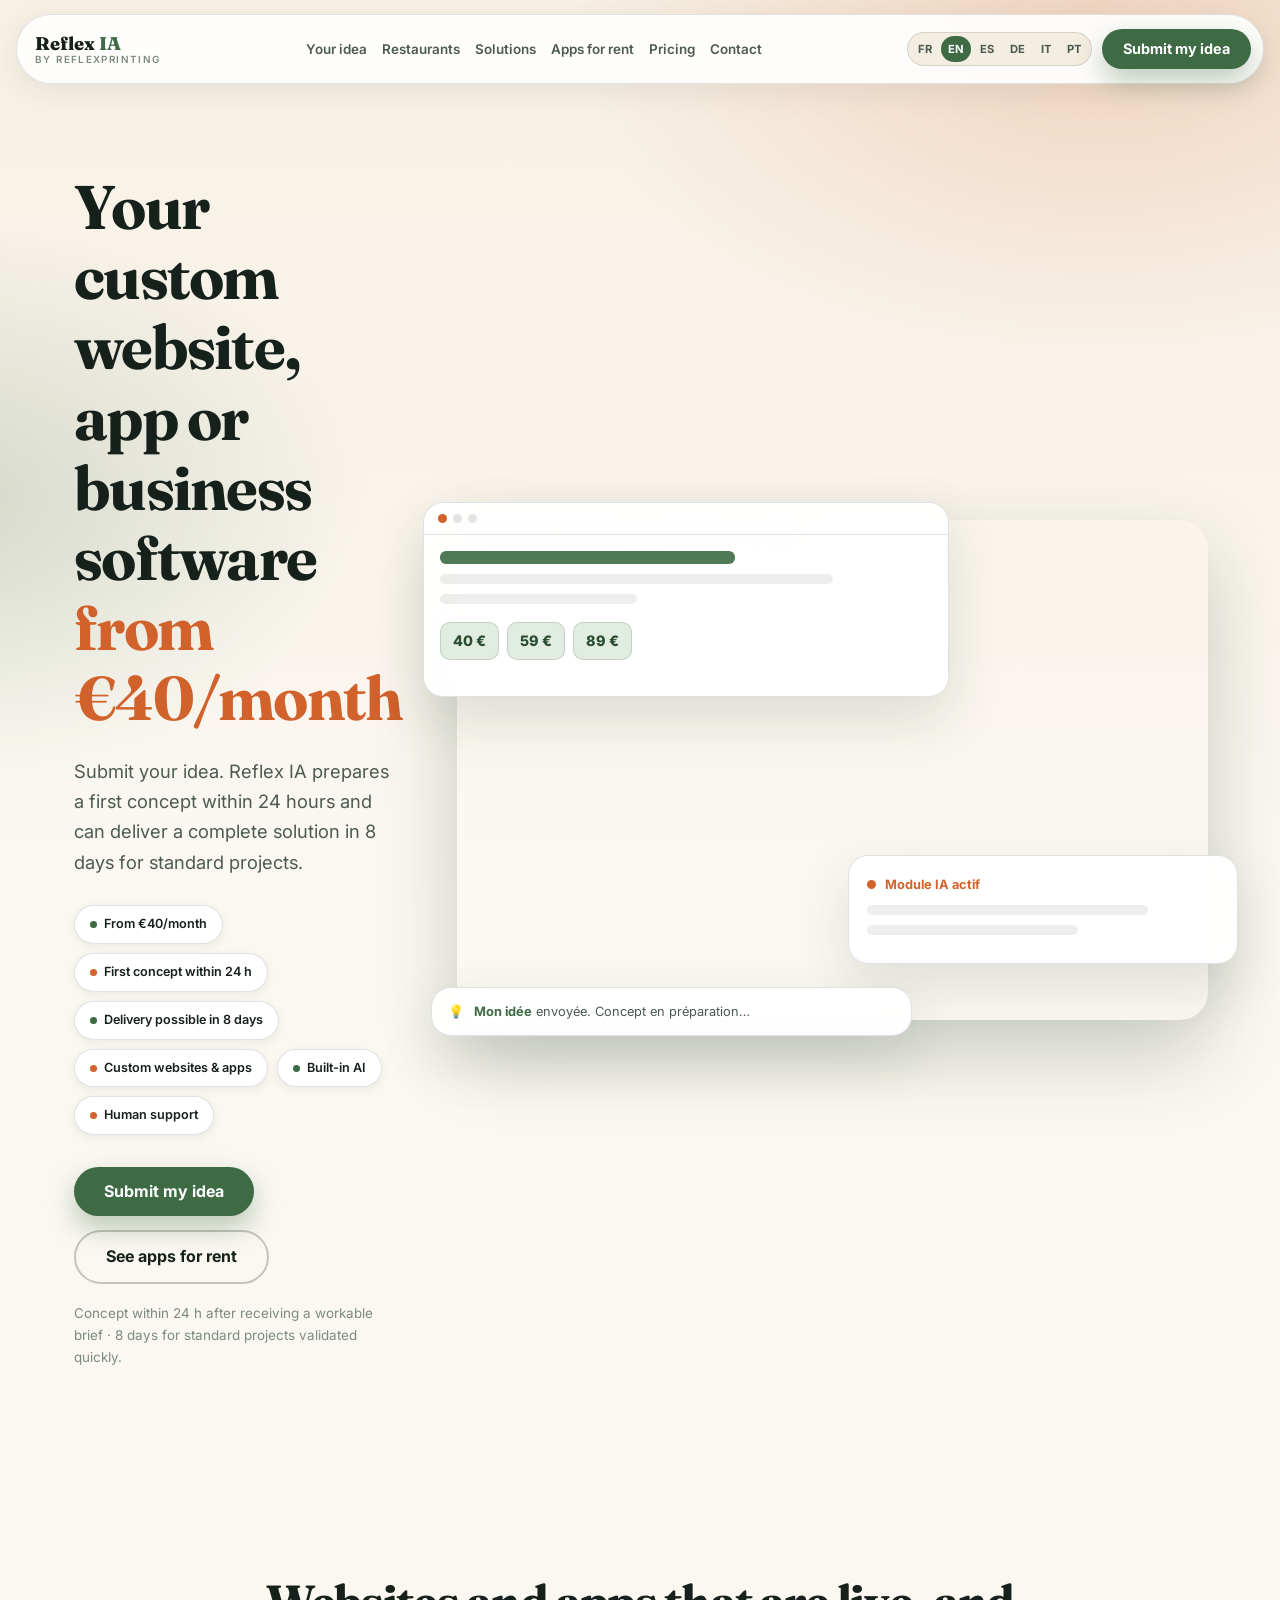
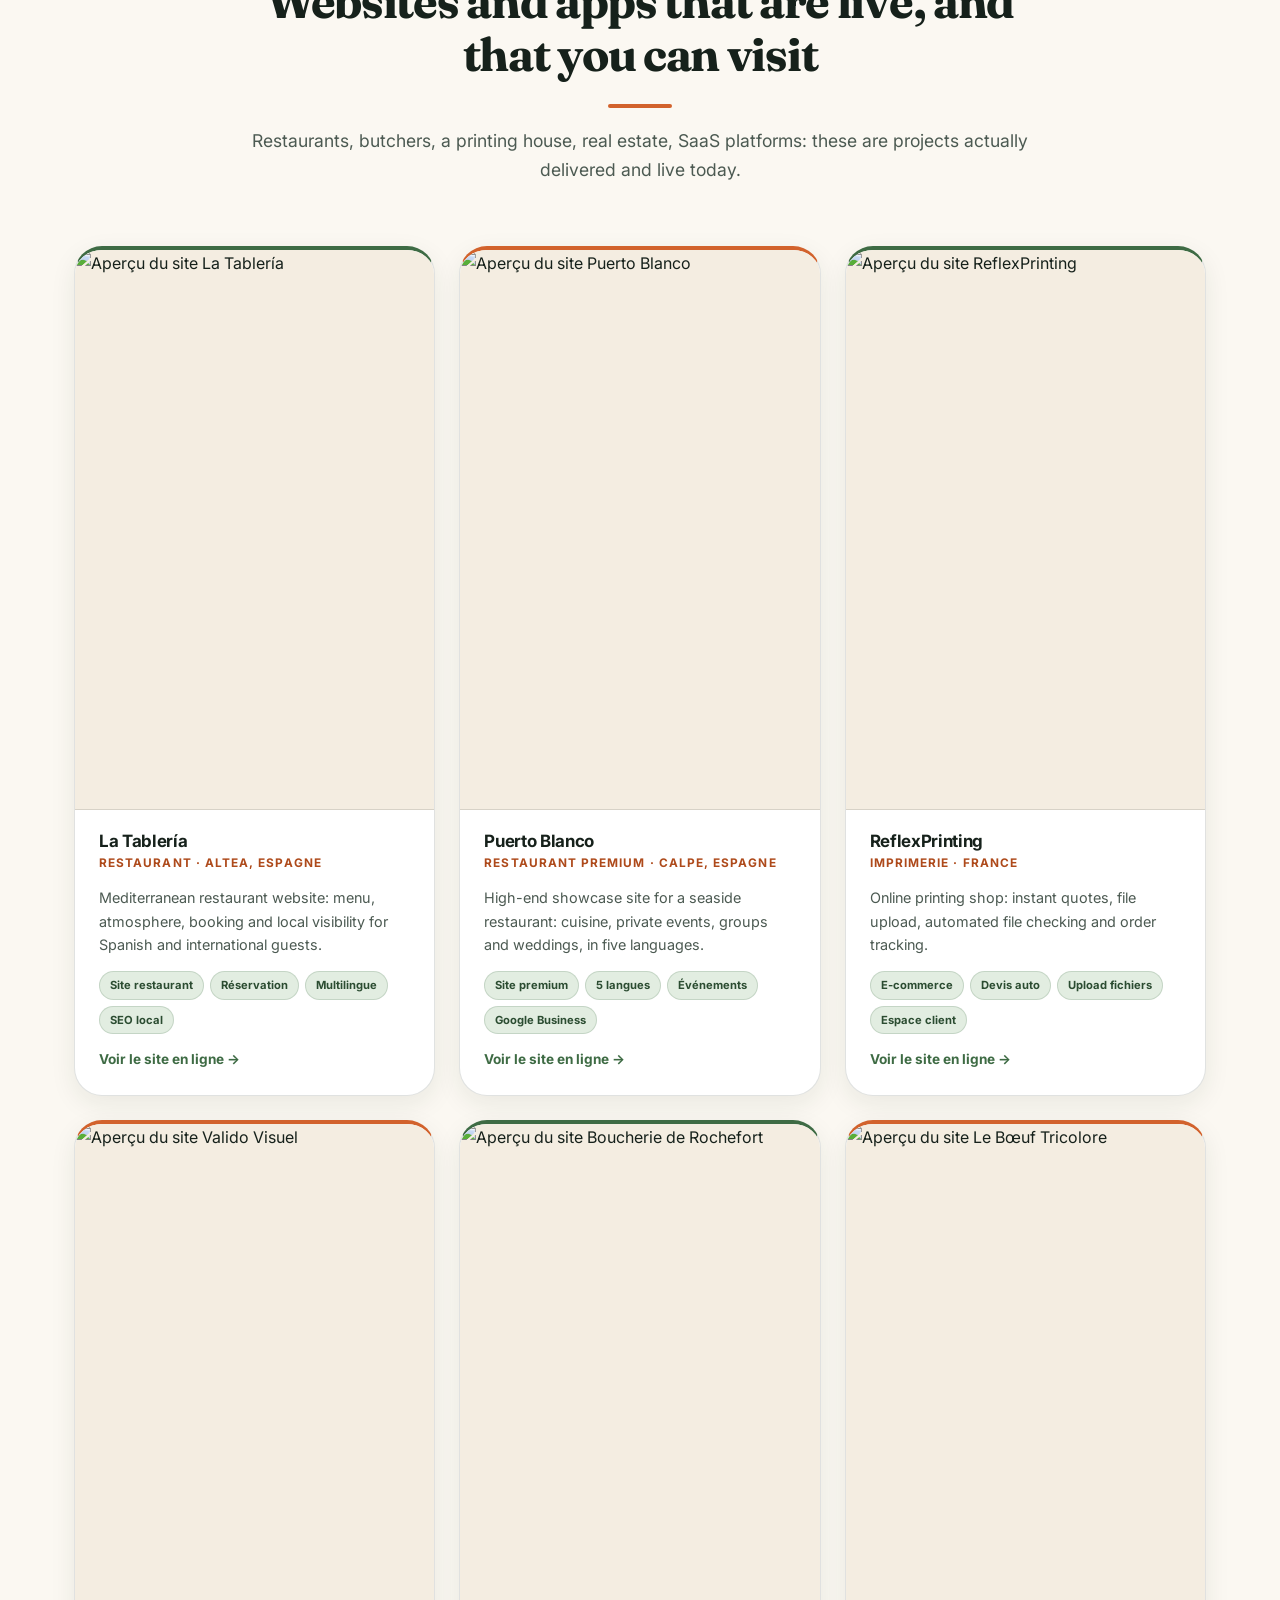
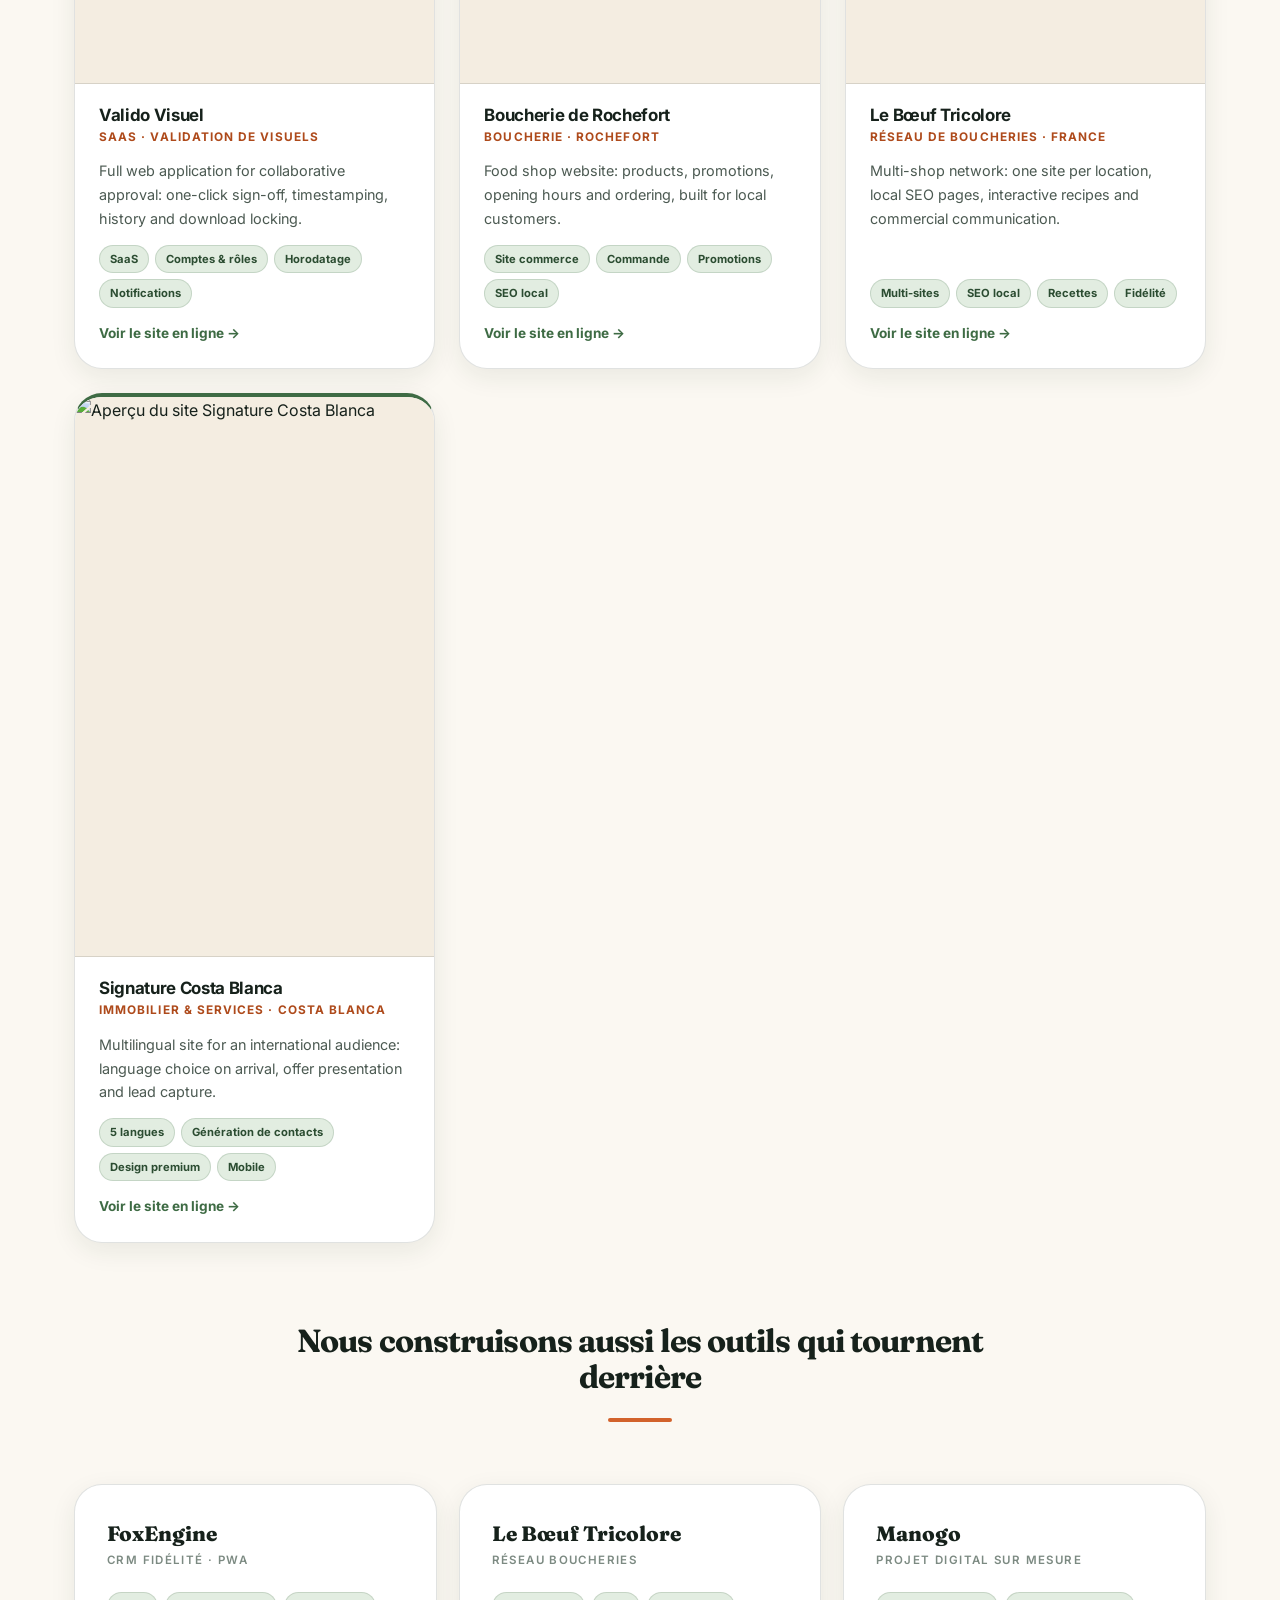
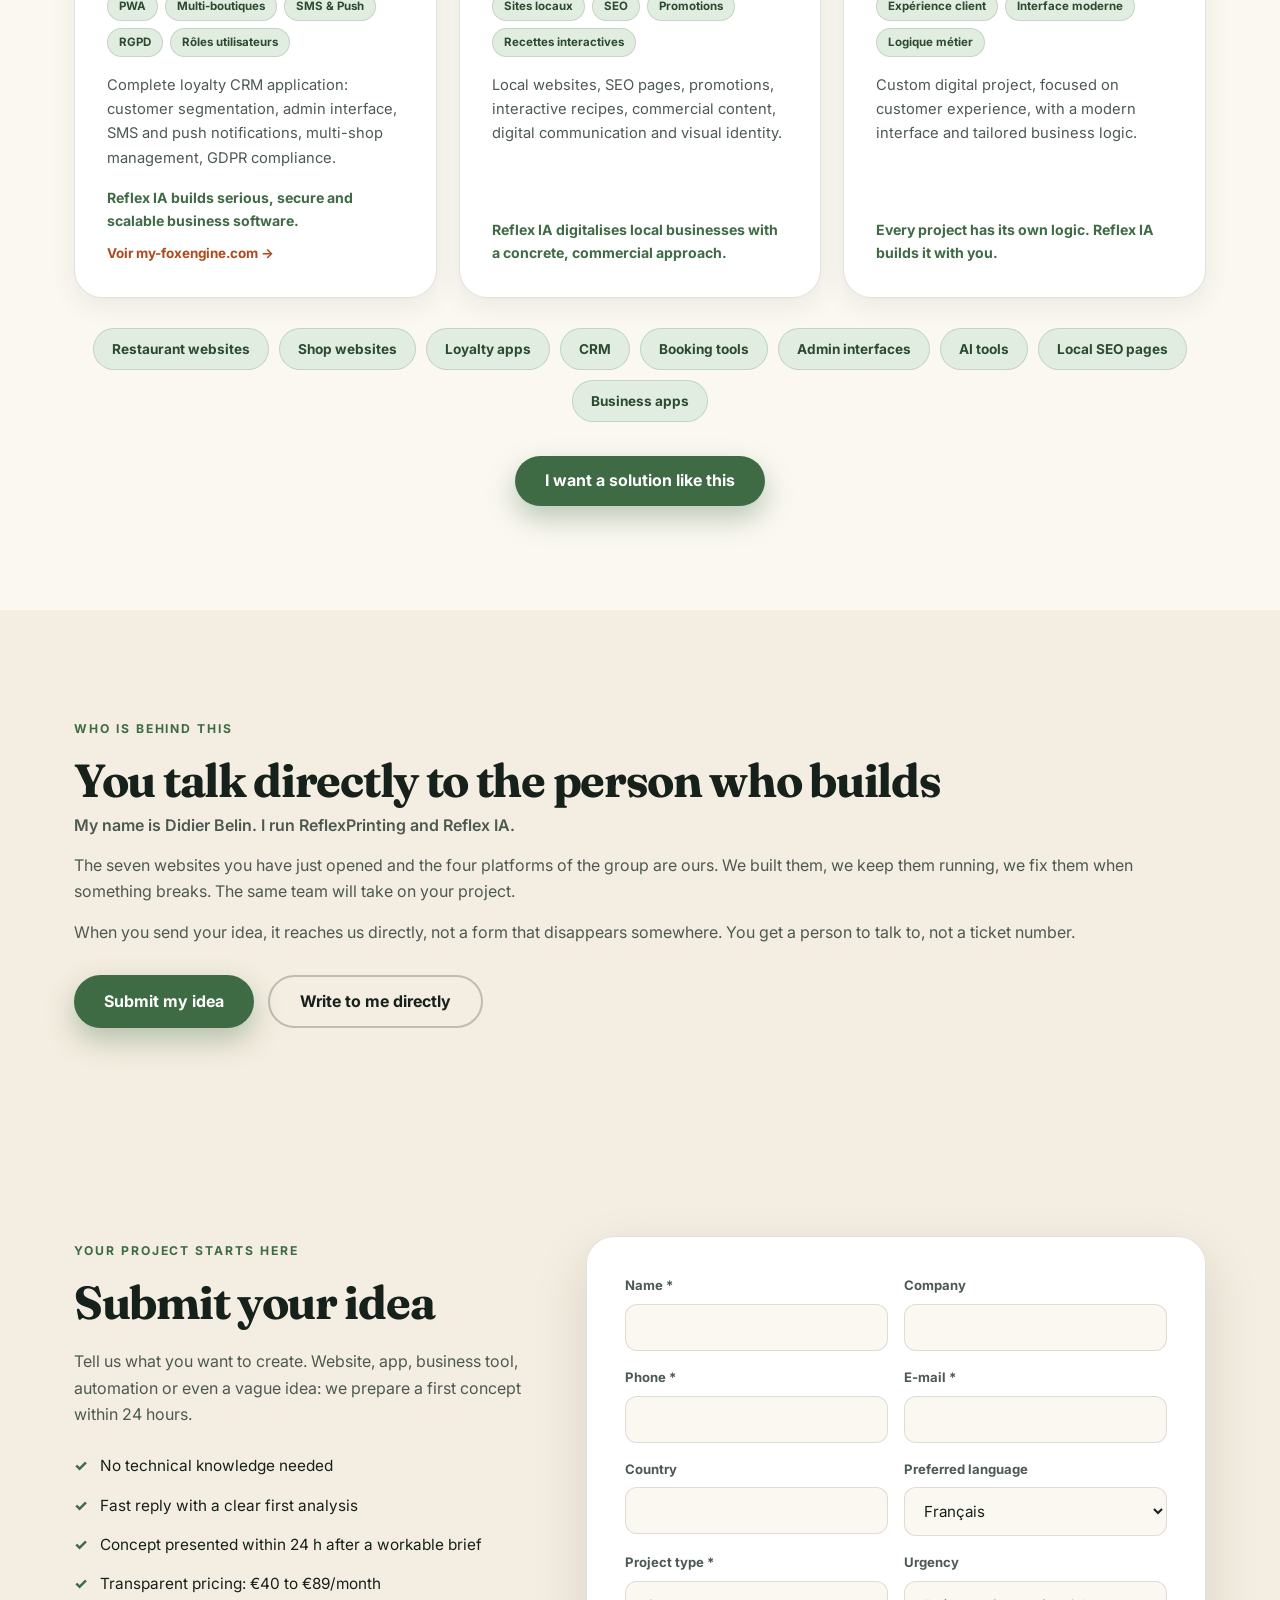
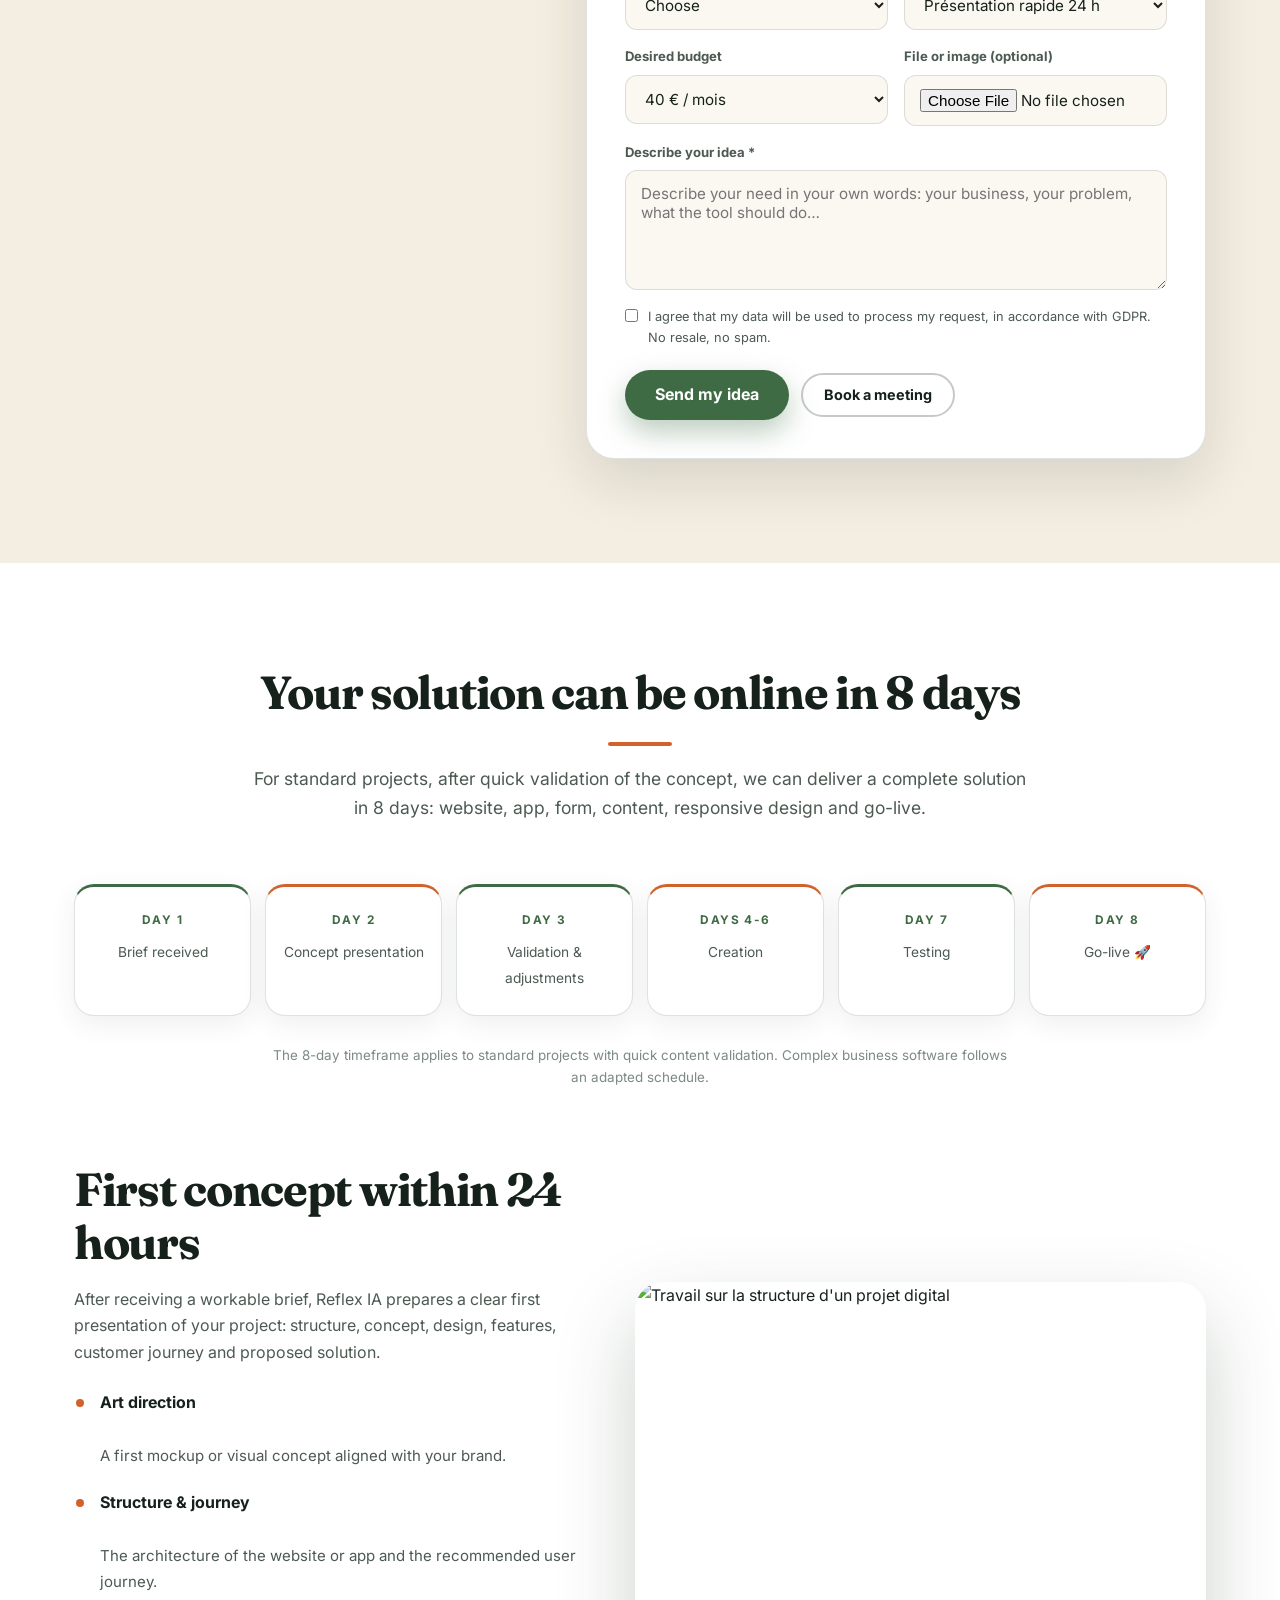
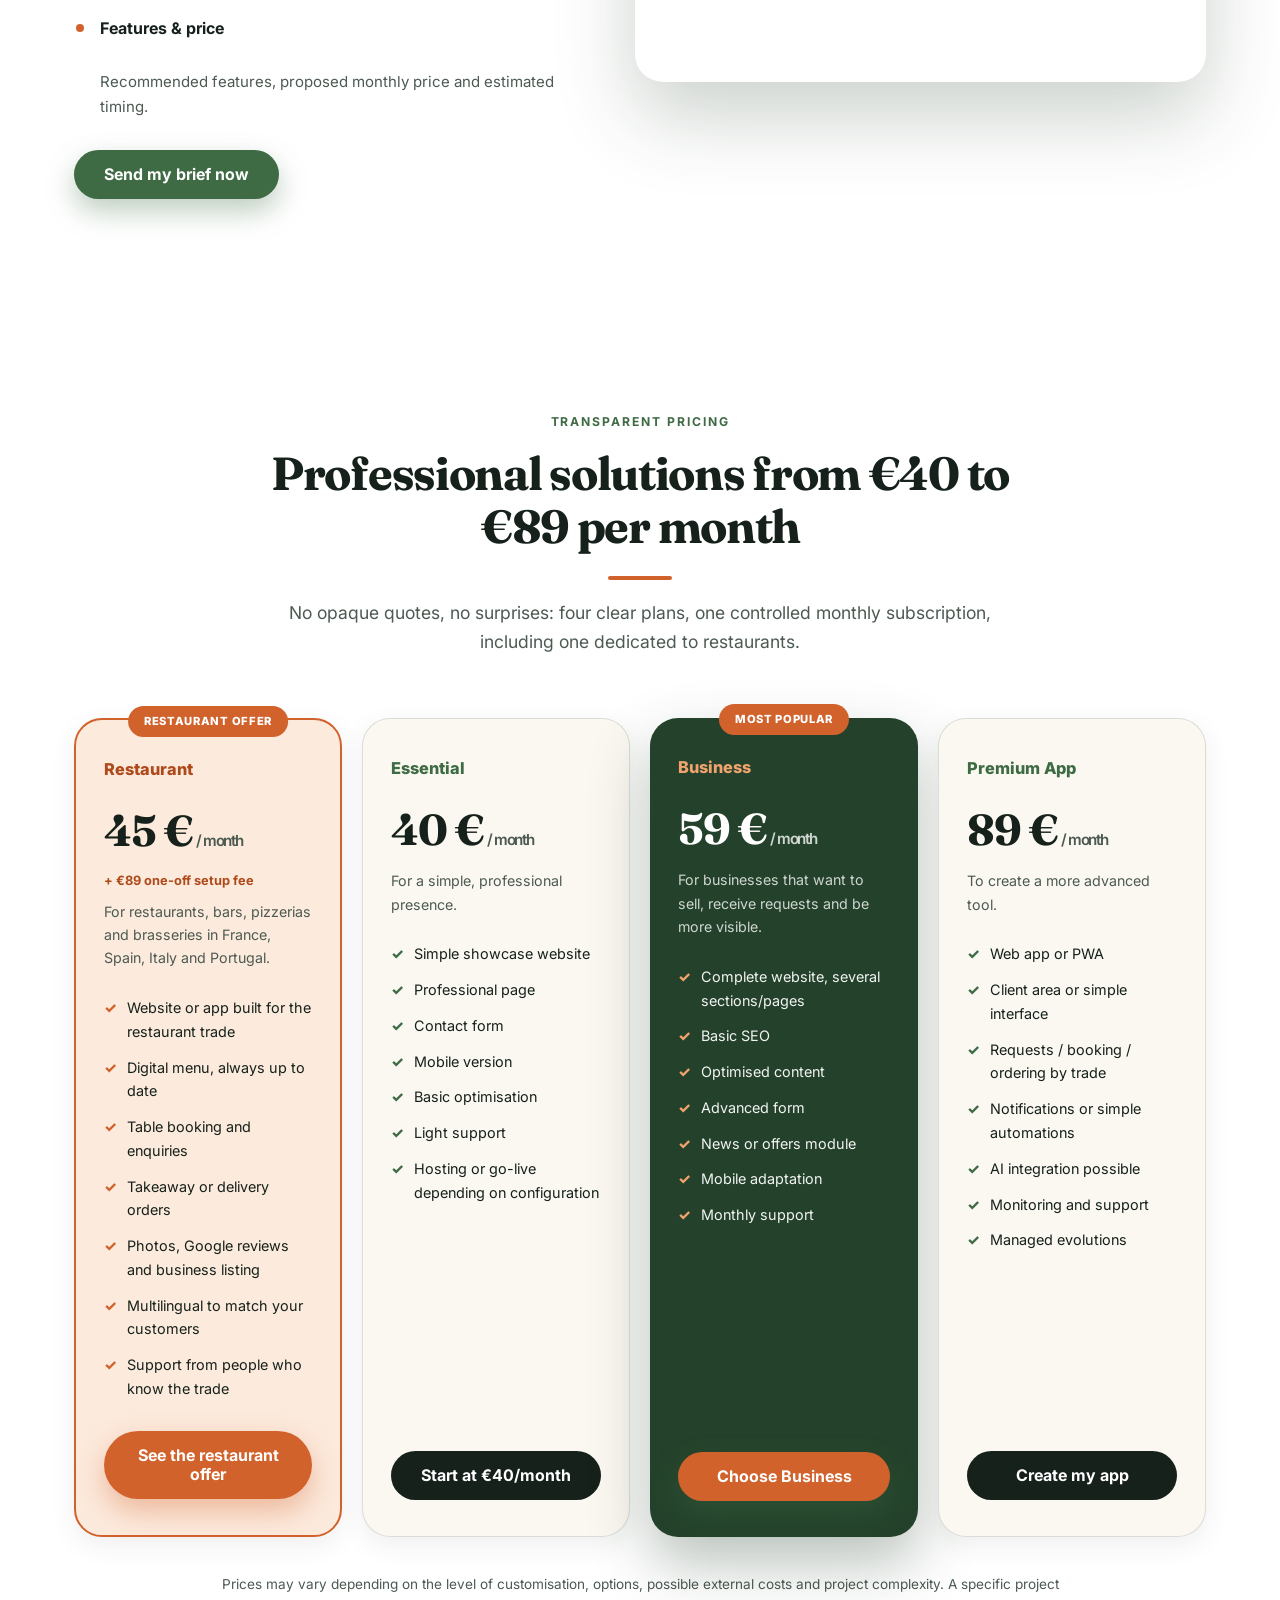
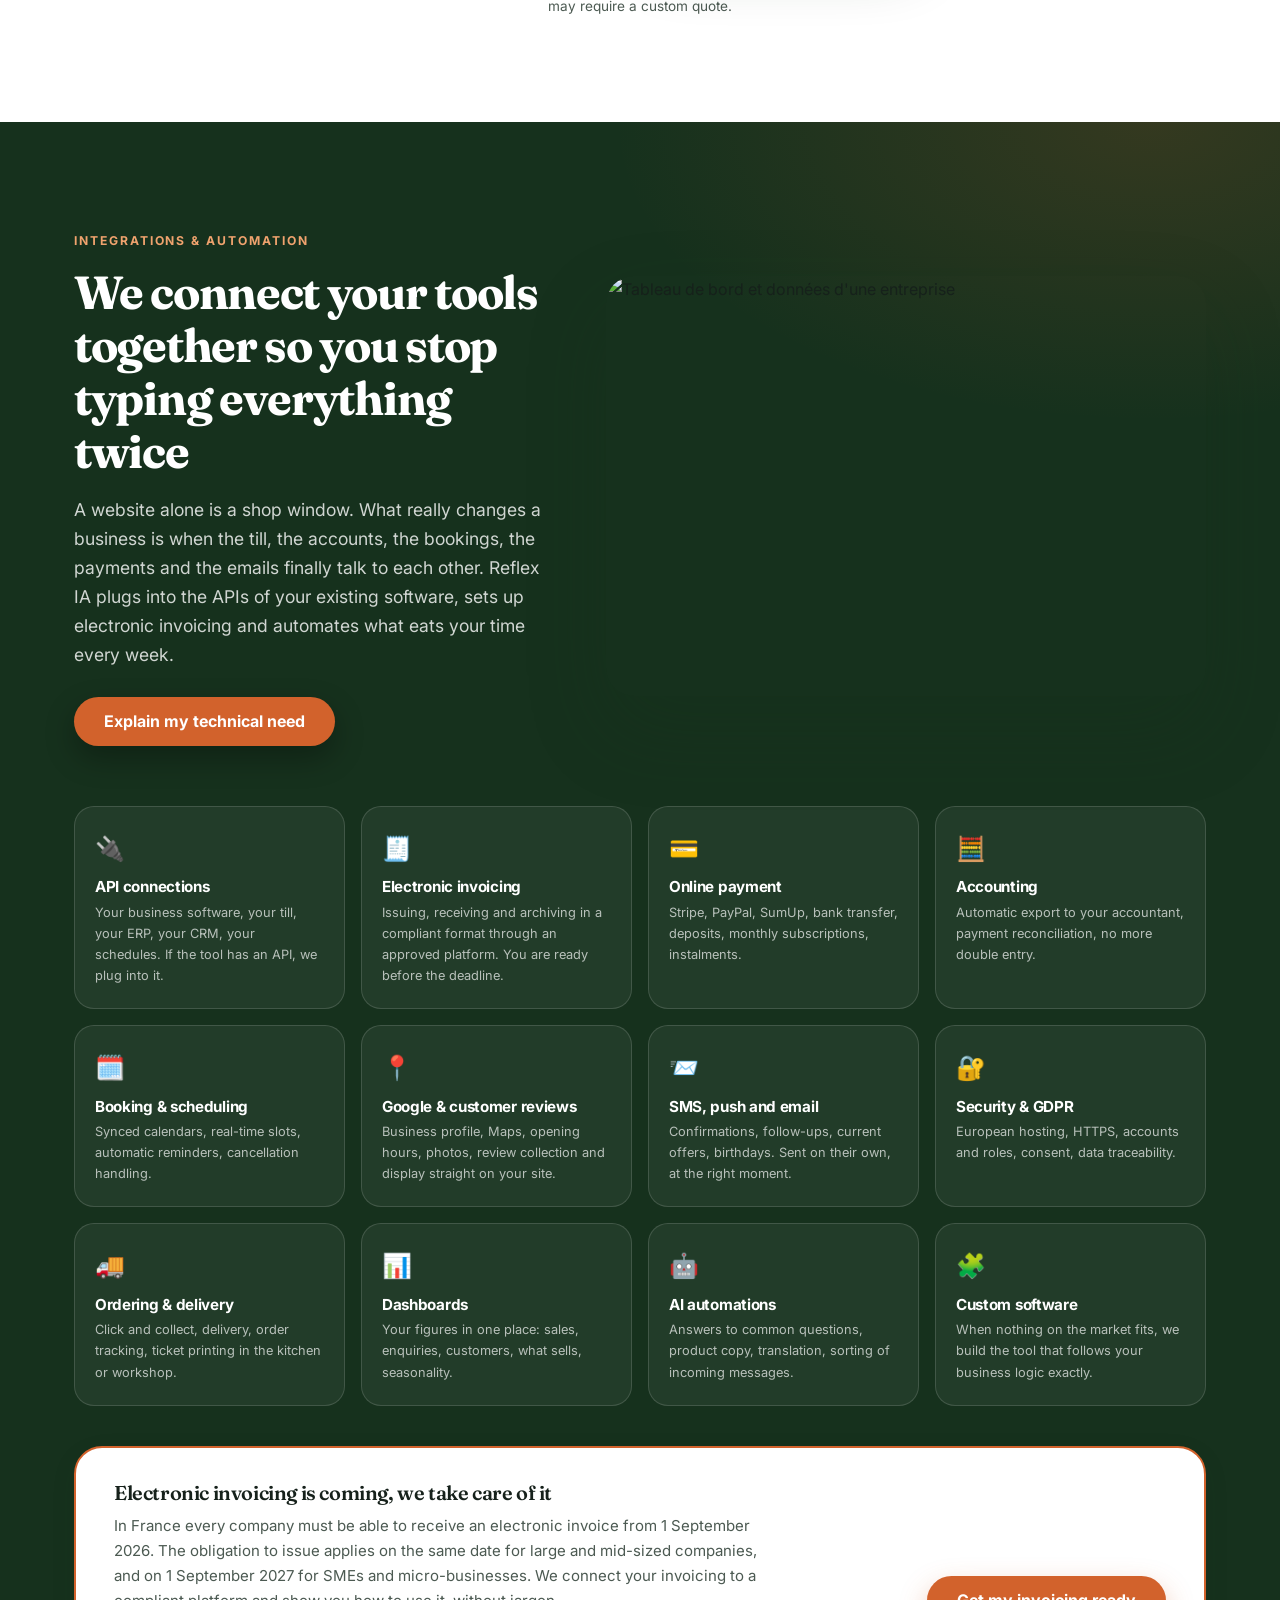
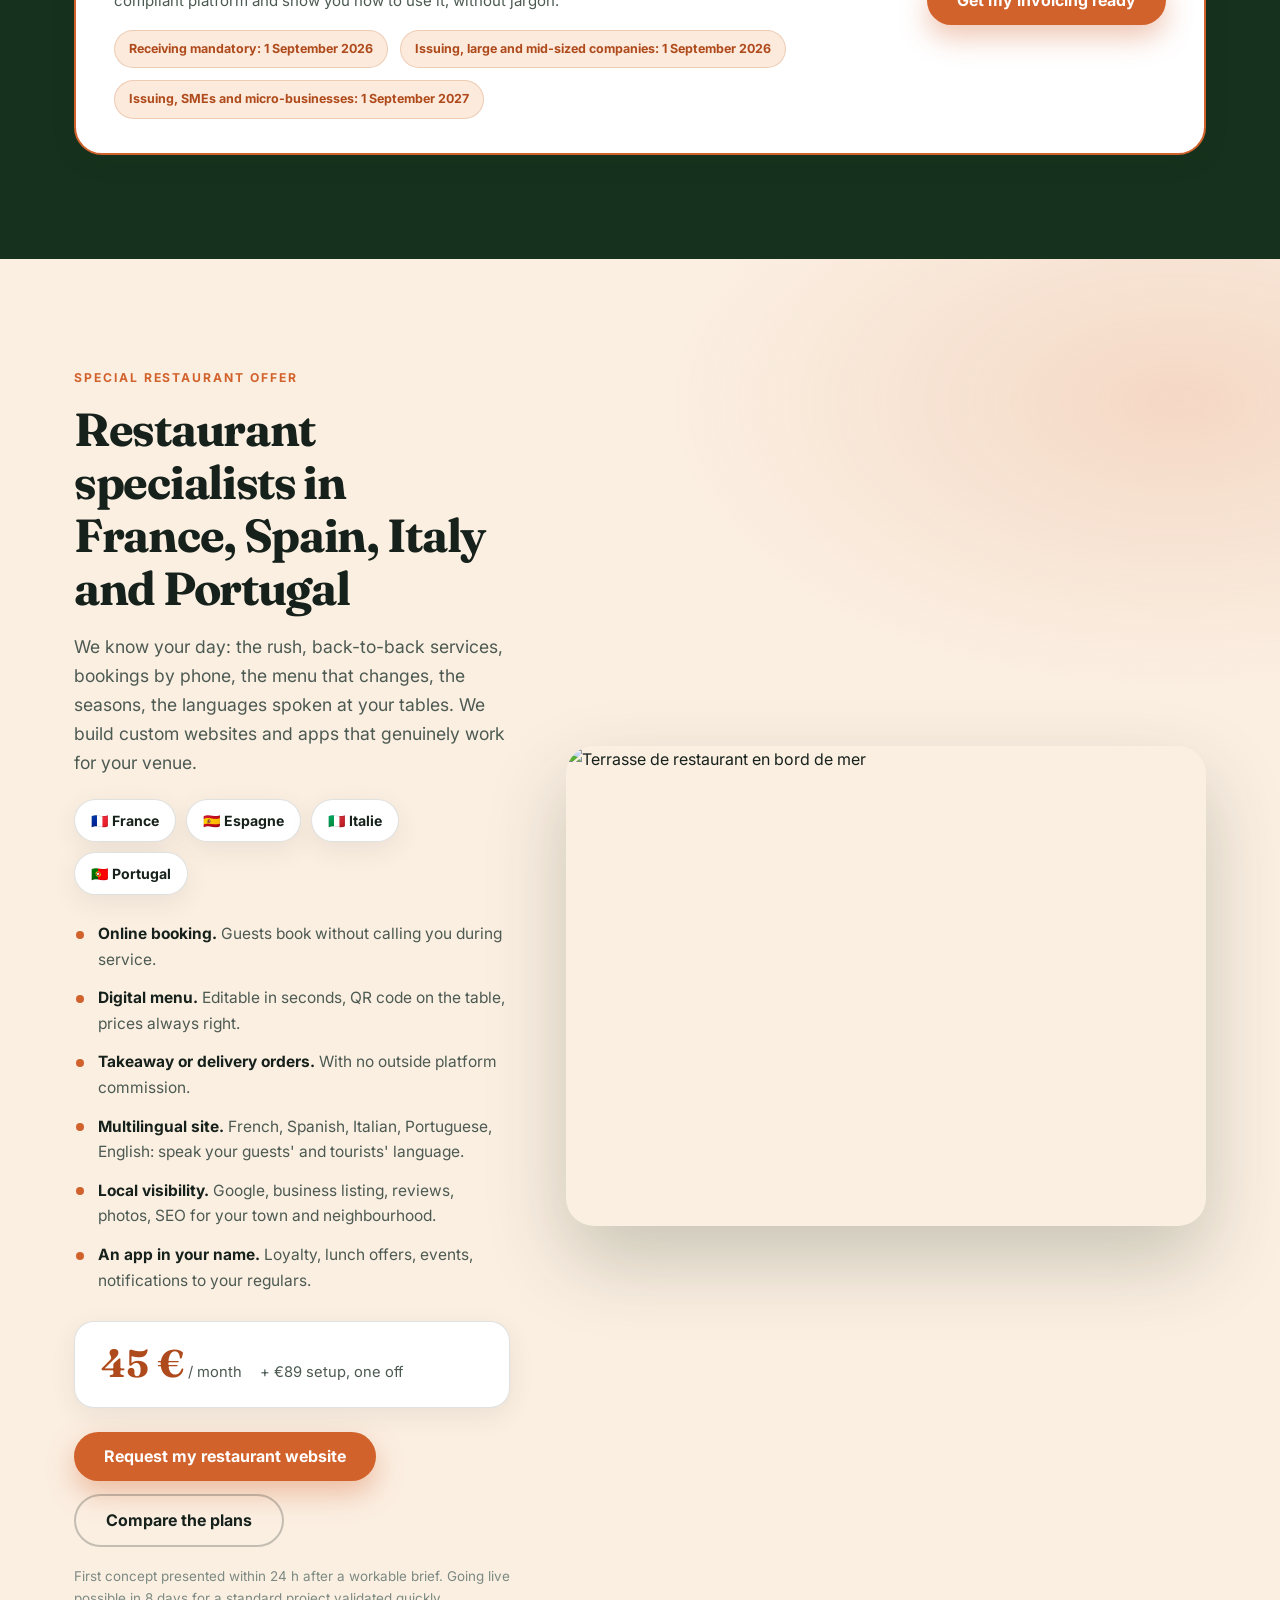
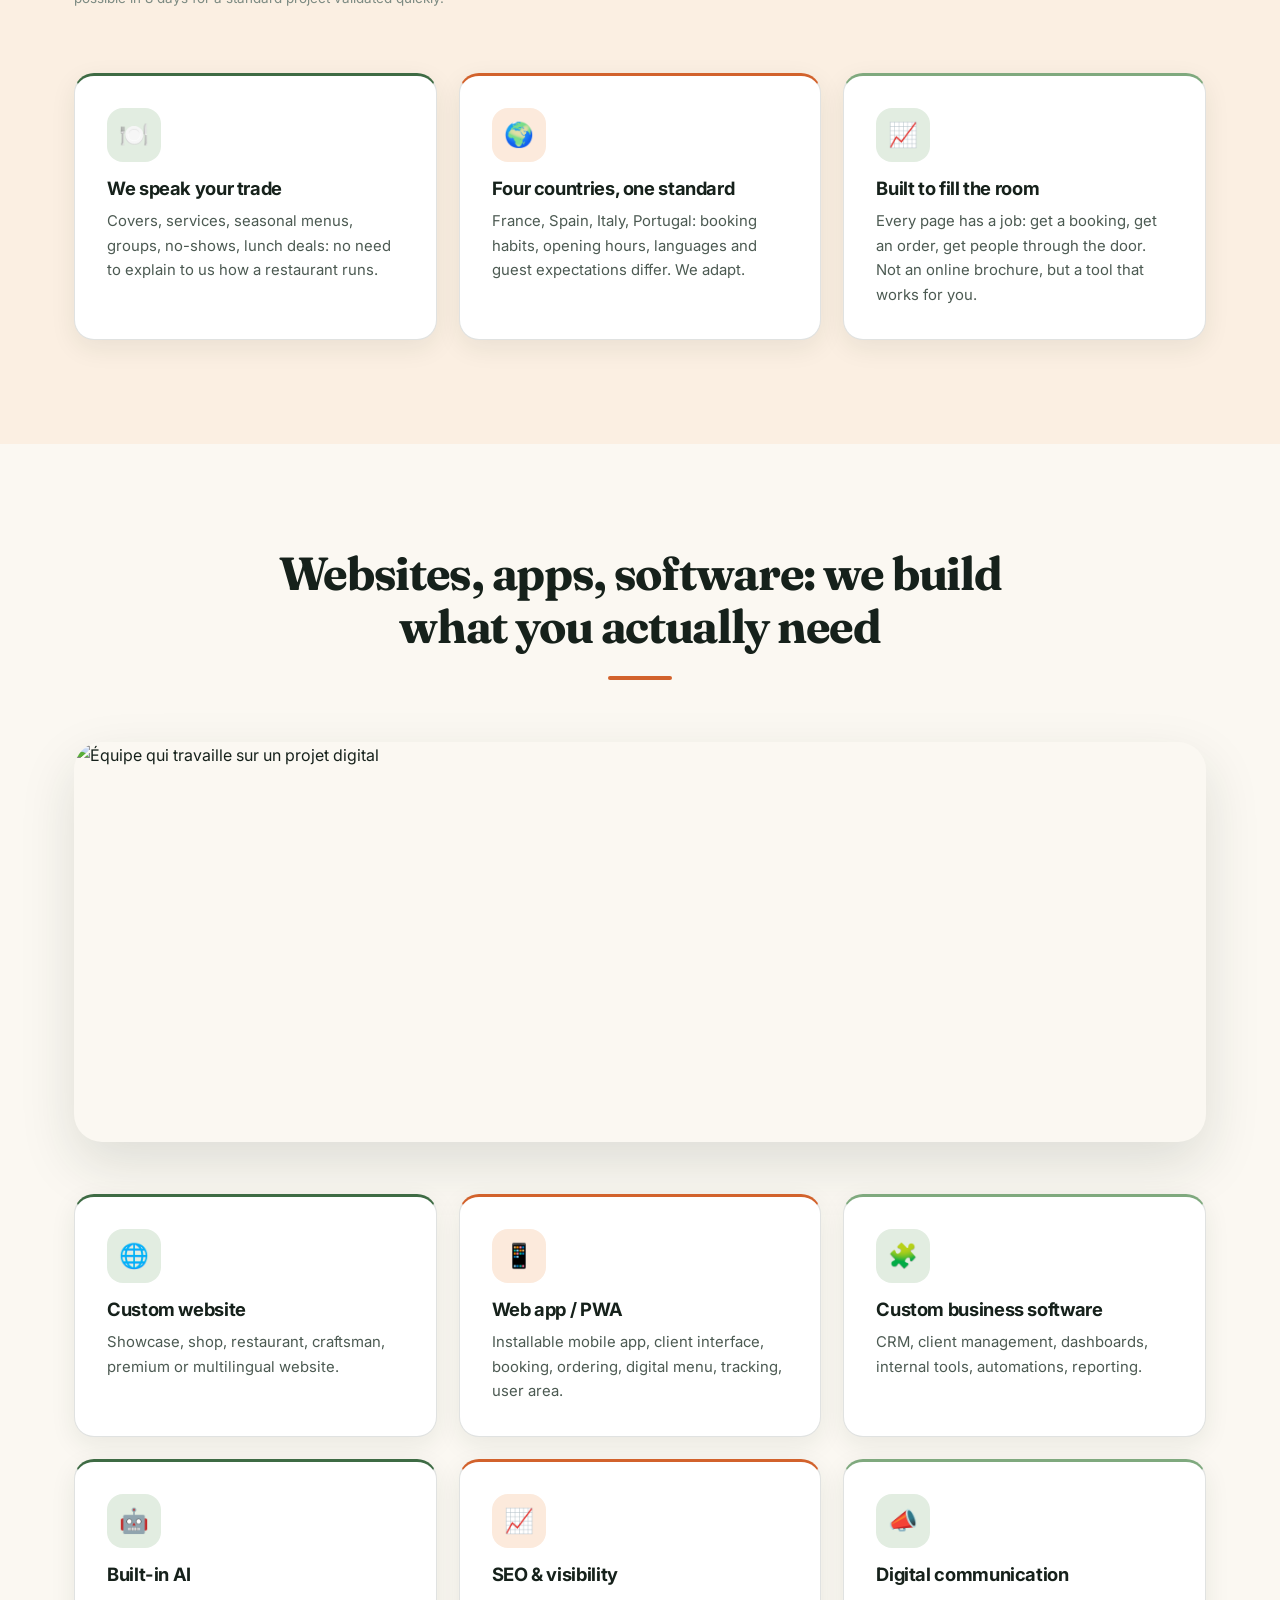
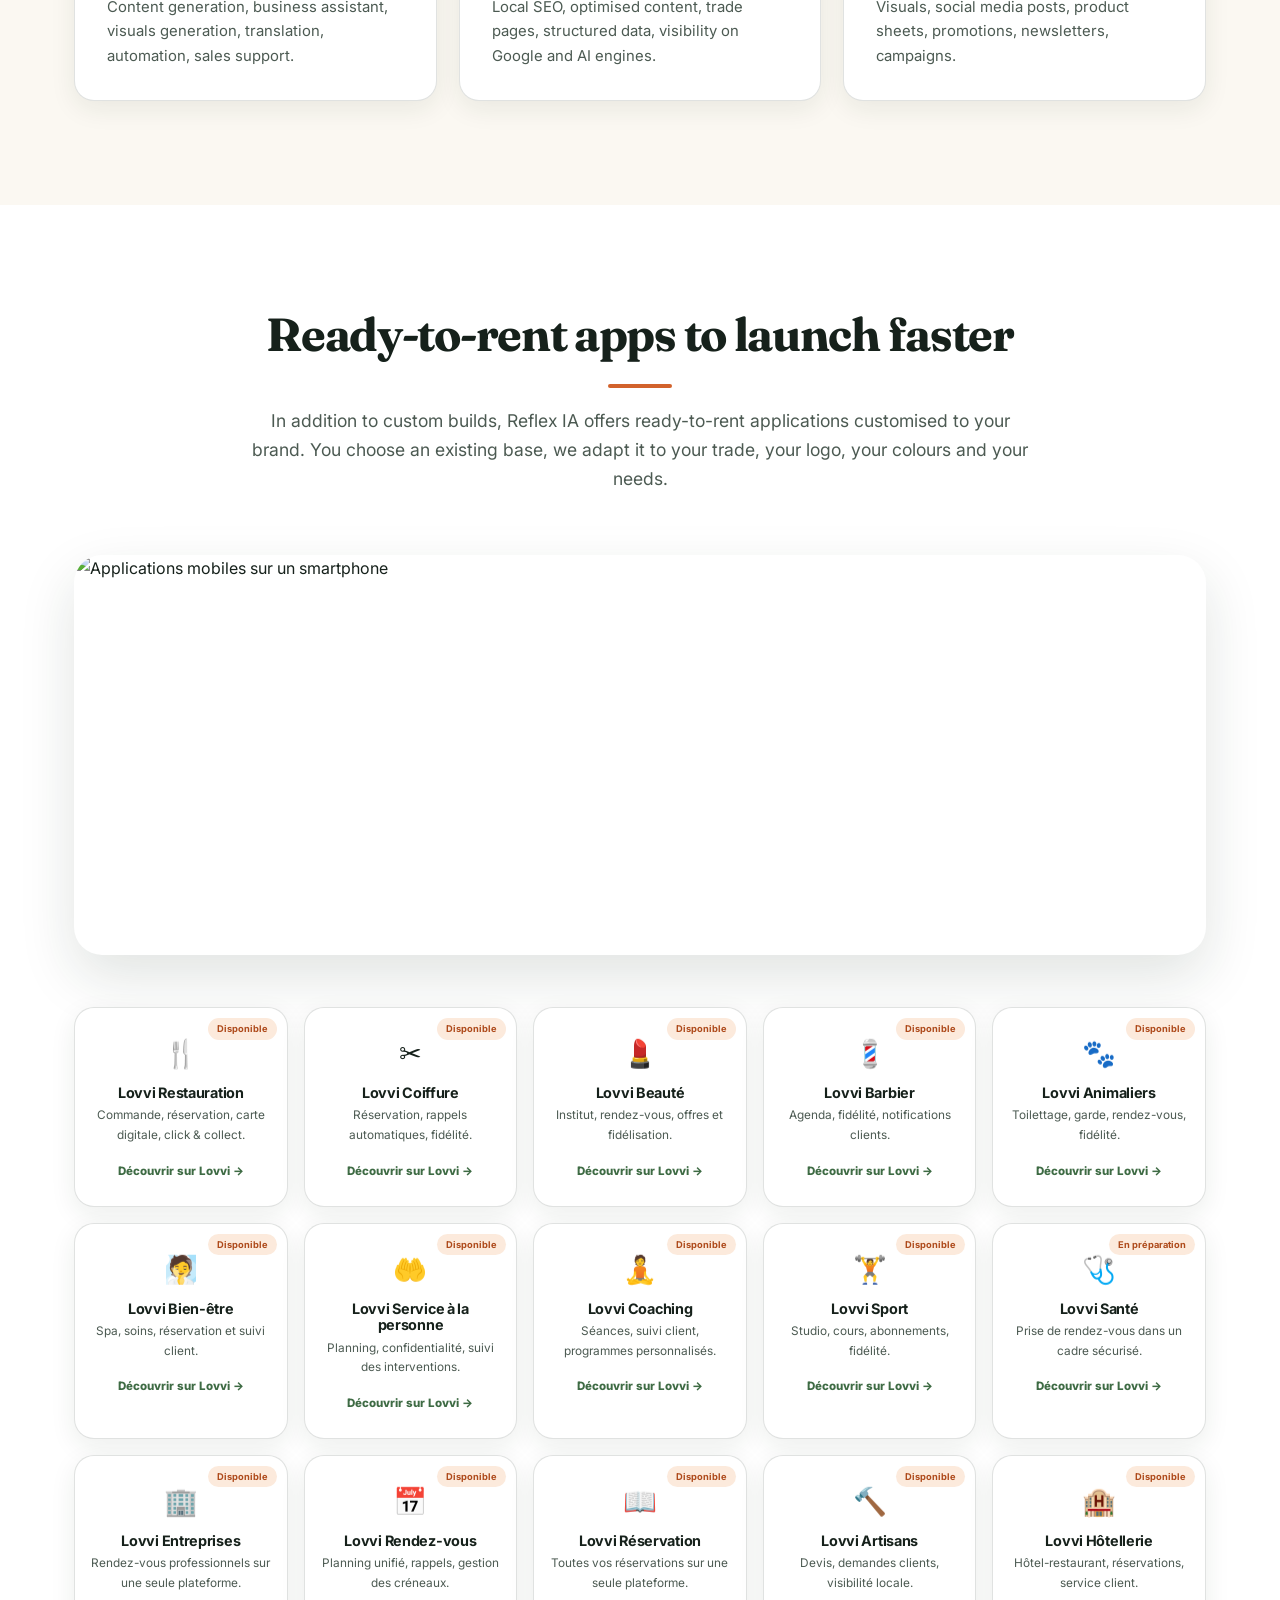
==== commit c33ca27e: "Page d accueil : insertion du bloc "Qui est derriere" apres les realisations Co-Authored-By: Claude " ====
--- a/index.html
+++ b/index.html
@@ -31,6 +31,7 @@
 <link rel="preconnect" href="https://fonts.gstatic.com" crossorigin>
 <link href="https://fonts.googleapis.com/css2?family=Inter:wght@400;500;600;700;800&family=Fraunces:opsz,wght@9..144,500;9..144,600;9..144,700&display=swap" rel="stylesheet">
 <link rel="stylesheet" href="css/styles.css">
+<link rel="stylesheet" href="css/bloc-qui.css">
 
 <!-- JSON-LD : ProfessionalService -->
 <script type="application/ld+json">
@@ -339,6 +340,29 @@
   </div>
 </section>
 
+<!-- ================= QUI EST DERRIERE ================= -->
+<section class="founder-section" id="qui">
+  <div class="container">
+    <div class="founder-wrap">
+      <figure class="founder-photo reveal">
+        <img src="assets/didier-portrait.jpg" alt="Didier Belin, ReflexPrinting et Reflex IA" loading="lazy" width="880" height="1100" onerror="this.closest('.founder-photo').style.display='none'">
+        <figcaption>Didier Belin<span>ReflexPrinting &amp; Reflex IA</span></figcaption>
+      </figure>
+      <div class="founder-text reveal">
+        <span class="kicker" data-i18n="who.kicker">Qui est derri&egrave;re</span>
+        <h2 data-i18n="who.title">Vous parlez directement &agrave; la personne qui construit</h2>
+        <p class="founder-lead" data-i18n="who.lead">Je m'appelle Didier Belin. Je dirige ReflexPrinting et Reflex IA.</p>
+        <p data-i18n="who.p1">Les sept sites que vous venez d'ouvrir et les quatre plateformes du groupe sont les n&ocirc;tres. Nous les avons construits, nous les faisons tourner, nous les corrigeons quand quelque chose casse. C'est la m&ecirc;me &eacute;quipe qui prendra votre projet.</p>
+        <p data-i18n="who.p2">Quand vous d&eacute;posez votre id&eacute;e, elle arrive directement chez nous, pas dans un formulaire qui part on ne sait o&ugrave;. Vous avez un interlocuteur, pas un num&eacute;ro de ticket.</p>
+        <div class="hero-cta" style="margin-top:30px">
+          <a href="#idee" class="btn btn-primary" data-i18n="cta.drop">D&eacute;poser mon id&eacute;e</a>
+          <a href="mailto:contact@reflexprinting.fr" class="btn btn-ghost" data-i18n="who.cta2">M'&eacute;crire directement</a>
+        </div>
+      </div>
+    </div>
+  </div>
+</section>
+
 <!-- ================= FORMULAIRE "DÉPOSEZ VOTRE IDÉE" ================= -->
 <section class="idea-section" id="idee">
   <div class="container idea-wrap">
@@ -978,6 +1002,7 @@
       <div>
         <h4>Reflex IA</h4>
         <a href="#realisations" data-i18n="nav.work">Réalisations</a>
+        <a href="#qui">Qui est derrière</a>
         <a href="#tarifs" data-i18n="nav.pricing">Tarifs</a>
         <a href="#faq">FAQ</a>
         <a href="#contact" data-i18n="nav.contact">Contact</a>
@@ -999,7 +1024,7 @@
     <div class="footer-bottom">
       <span>© <span id="year">2026</span> Reflex IA by ReflexPrinting · ia-web.com</span>
       <span>FR · EN · ES · DE · IT · PT</span>
-      <span class="footer-note">Les photographies d'ambiance de ce site sont des images d'illustration. Elles ne représentent ni notre équipe, ni nos locaux, ni nos clients. Les captures de la section Réalisations sont celles des sites réellement en ligne.</span>
+      <span class="footer-note">Le portrait de la section « Qui est derrière » est une vraie photo. Les autres photographies d'ambiance de ce site sont des images d'illustration : elles ne représentent ni notre équipe, ni nos locaux, ni nos clients. Les captures de la section Réalisations sont celles des sites réellement en ligne.</span>
     </div>
   </div>
 </footer>
--- a/css/styles.css
+++ b/css/styles.css
@@ -1,41 +1,45 @@
 /* ============================================================
-   REFLEX IA · ia-web.com · Charte graphique 2026 « Clair & Humain »
-   Palette : Crème #FAF7F2 · Encre #1F2A24 · Olive #4F6F52
-             Terracotta #C4703F · Blanc #FFFFFF
+   REFLEX IA · ia-web.com · Charte graphique 2026 « Clair, humain, contrasté »
+   Palette : Crème #FBF8F2 · Encre #16211B · Olive #3E6B44
+             Vert profond #16311D · Terracotta #D2622C · Blanc #FFFFFF
    ============================================================ */
 
 :root{
   /* Fonds */
-  --cream:#FAF7F2;
-  --cream-2:#F3EDE4;
+  --cream:#FBF8F2;
+  --cream-2:#F4EDE1;
   --white:#FFFFFF;
   --grey:#F6F4F0;
 
   /* Encre */
-  --ink:#1F2A24;
-  --ink-soft:#5D6B62;
-  --ink-mute:#8A968E;
-
-  /* Accents */
-  --olive:#4F6F52;
-  --olive-dark:#3B5540;
-  --olive-soft:#EBF1EA;
-  --terra:#C4703F;
-  --terra-dark:#A85B2E;
-  --terra-soft:#FBEEE4;
+  --ink:#16211B;
+  --ink-soft:#4C5A52;
+  --ink-mute:#7C8A82;
+
+  /* Accents saturés */
+  --olive:#3E6B44;
+  --olive-dark:#2B4C31;
+  --olive-deep:#16311D;
+  --olive-mid:#24422B;
+  --olive-light:#7FA97E;
+  --olive-soft:#E2EDE1;
+  --terra:#D2622C;
+  --terra-dark:#AE4A1B;
+  --terra-light:#F0A36E;
+  --terra-soft:#FCEADC;
 
   /* Alias de compatibilité (styles inline de l'ancien HTML) */
-  --blue:#4F6F52;
-  --violet:#C4703F;
-  --cyan:#4F6F52;
-  --night:#1F2A24;
-  --night-2:#F3EDE4;
-  --red:#C4703F;
+  --blue:#3E6B44;
+  --violet:#D2622C;
+  --cyan:#3E6B44;
+  --night:#16211B;
+  --night-2:#F4EDE1;
+  --red:#D2622C;
 
   /* Traits & effets */
-  --line:rgba(31,42,36,.10);
-  --line-dark:rgba(31,42,36,.10);
-  --line-strong:rgba(31,42,36,.16);
+  --line:rgba(22,33,27,.13);
+  --line-dark:rgba(22,33,27,.13);
+  --line-strong:rgba(22,33,27,.24);
   --glass:var(--white);
   --glass-strong:var(--white);
   --grad-ia:linear-gradient(120deg,#4F6F52,#7A9B6E);
@@ -43,9 +47,9 @@
 
   --radius:20px;
   --radius-lg:28px;
-  --shadow:0 24px 60px rgba(31,42,36,.10);
-  --shadow-soft:0 10px 30px rgba(31,42,36,.06);
-  --shadow-lift:0 30px 70px rgba(31,42,36,.14);
+  --shadow:0 22px 55px rgba(22,49,29,.13);
+  --shadow-soft:0 8px 26px rgba(22,49,29,.08);
+  --shadow-lift:0 34px 80px rgba(22,49,29,.22);
   --font:'Inter','Segoe UI',system-ui,-apple-system,sans-serif;
   --font-display:'Fraunces','Georgia',serif;
   --maxw:1180px;
@@ -71,12 +75,17 @@
 
 /* ---------- Typo ---------- */
 h1,h2,h3{line-height:1.14;letter-spacing:-.02em;color:var(--ink)}
-h1,h2{font-family:var(--font-display);font-weight:600;letter-spacing:-.025em}
+h1,h2{font-family:var(--font-display);font-weight:700;letter-spacing:-.028em}
 h3{font-weight:700;font-size:1.15rem}
-h1{font-size:clamp(2.2rem,5vw,3.7rem)}
-h2{font-size:clamp(1.8rem,3.7vw,2.7rem)}
+h1{font-size:clamp(2.25rem,4.9vw,3.85rem)}
+h2{font-size:clamp(1.9rem,3.9vw,2.9rem)}
 .section-head{text-align:center;max-width:780px;margin:0 auto 62px}
-.section-sub{margin-top:18px;font-size:1.08rem;color:var(--ink-soft)}
+.section-sub{margin-top:18px;font-size:1.1rem;color:var(--ink-soft)}
+/* Filet terracotta sous chaque titre de section */
+.section-head h2::after{
+  content:"";display:block;width:64px;height:4px;border-radius:99px;
+  background:var(--terra);margin:22px auto 0;
+}
 .kicker{
   display:inline-block;font-size:.76rem;font-weight:700;letter-spacing:.16em;
   text-transform:uppercase;margin-bottom:16px;color:var(--olive);
@@ -91,13 +100,13 @@
   border:none;cursor:pointer;transition:transform .2s,box-shadow .2s,background .2s,color .2s;
   font-family:var(--font);white-space:nowrap;line-height:1.2;
 }
-.btn-primary{background:var(--olive);color:#fff;box-shadow:0 10px 26px rgba(79,111,82,.24)}
-.btn-primary:hover{background:var(--olive-dark);transform:translateY(-2px);box-shadow:0 16px 36px rgba(79,111,82,.30)}
-.btn-ghost{background:transparent;color:var(--ink);border:1.6px solid var(--line-strong)}
-.btn-ghost:hover{border-color:var(--olive);color:var(--olive)}
+.btn-primary{background:var(--olive);color:#fff;box-shadow:0 12px 28px rgba(62,107,68,.34)}
+.btn-primary:hover{background:var(--olive-dark);transform:translateY(-2px);box-shadow:0 18px 40px rgba(62,107,68,.42)}
+.btn-ghost{background:transparent;color:var(--ink);border:2px solid var(--line-strong);font-weight:700}
+.btn-ghost:hover{border-color:var(--olive);color:var(--olive);background:var(--olive-soft)}
 .btn-dark{background:var(--ink);color:#fff}
 .btn-dark:hover{transform:translateY(-2px);box-shadow:var(--shadow-soft)}
-.btn-terra{background:var(--terra);color:#fff;box-shadow:0 10px 26px rgba(196,112,63,.26)}
+.btn-terra{background:var(--terra);color:#fff;box-shadow:0 12px 28px rgba(210,98,44,.36)}
 .btn-terra:hover{background:var(--terra-dark);transform:translateY(-2px)}
 .btn-red{background:var(--terra);color:#fff}
 .btn-sm{padding:11px 21px;font-size:.9rem}
@@ -140,28 +149,29 @@
 .hero{
   padding:172px 0 104px;
   background:
-    radial-gradient(760px 480px at 88% 6%,rgba(196,112,63,.10),transparent 62%),
-    radial-gradient(640px 420px at 2% 30%,rgba(79,111,82,.10),transparent 58%),
-    var(--cream);
+    radial-gradient(820px 520px at 86% 2%,rgba(210,98,44,.20),transparent 64%),
+    radial-gradient(700px 460px at -4% 34%,rgba(62,107,68,.20),transparent 60%),
+    linear-gradient(180deg,#F7F0E4 0%,var(--cream) 62%);
   overflow:hidden;
 }
 .hero-grid{display:grid;grid-template-columns:1.05fr .95fr;gap:56px;align-items:center}
-.hero h1 span{color:var(--olive)}
+.hero h1 span{color:var(--terra)}
 .hero-sub{margin:22px 0 28px;font-size:1.15rem;color:var(--ink-soft);max-width:560px}
 .badges{display:flex;flex-wrap:wrap;gap:9px;margin-bottom:32px}
 .badge{
   font-size:.79rem;font-weight:600;padding:8px 15px;border-radius:999px;
-  background:var(--white);border:1px solid var(--line);color:var(--ink-soft);
-  display:inline-flex;align-items:center;gap:7px;box-shadow:0 2px 8px rgba(31,42,36,.04);
+  background:var(--white);border:1px solid var(--line);color:var(--ink);
+  display:inline-flex;align-items:center;gap:7px;box-shadow:0 3px 10px rgba(22,49,29,.07);
 }
 .badge::before{content:"";width:7px;height:7px;border-radius:50%;background:var(--olive)}
+.badge:nth-child(2n)::before{background:var(--terra)}
 .hero-cta{display:flex;flex-wrap:wrap;gap:14px}
 .hero-note{margin-top:18px;font-size:.84rem;color:var(--ink-mute)}
 
 /* Visuel hero : photo + cartes flottantes */
-.hero-visual{position:relative;min-height:460px}
+.hero-visual{position:relative;min-height:500px}
 .hero-photo{
-  width:100%;height:460px;object-fit:cover;border-radius:var(--radius-lg);
+  width:100%;height:500px;object-fit:cover;border-radius:var(--radius-lg);
   box-shadow:var(--shadow-lift);
 }
 .mock{
@@ -243,7 +253,15 @@
 .section-light .card{background:var(--cream);border:1px solid var(--line)}
 .section-light .card p{color:var(--ink-soft)}
 .section-light .card:hover{border-color:var(--olive)}
-.card .icon{font-size:1.75rem;margin-bottom:14px;display:block}
+.card{border-top:3px solid transparent}
+.card:nth-child(3n+1){border-top-color:var(--olive)}
+.card:nth-child(3n+2){border-top-color:var(--terra)}
+.card:nth-child(3n+3){border-top-color:var(--olive-light)}
+.card .icon{
+  font-size:1.5rem;margin-bottom:16px;width:54px;height:54px;border-radius:16px;
+  display:flex;align-items:center;justify-content:center;background:var(--olive-soft);
+}
+.card:nth-child(3n+2) .icon{background:var(--terra-soft)}
 
 /* ---------- Pricing ---------- */
 .pricing{background:var(--white)}
@@ -255,7 +273,20 @@
   transition:transform .25s,box-shadow .25s;position:relative;
 }
 .price-card:hover{transform:translateY(-6px);box-shadow:var(--shadow)}
-.price-card.featured{border:2px solid var(--olive);background:var(--white)}
+.price-card.featured{
+  border:none;background:var(--olive-mid);color:#fff;transform:scale(1.03);
+  box-shadow:0 26px 60px rgba(22,49,29,.30);
+}
+.price-card.featured:hover{transform:scale(1.03) translateY(-6px)}
+.price-card.featured .price-name{color:var(--terra-light)}
+.price-card.featured .price-amount{color:#fff}
+.price-card.featured .price-amount small,
+.price-card.featured .price-for{color:rgba(255,255,255,.78)}
+.price-card.featured .price-list li{color:rgba(255,255,255,.94)}
+.price-card.featured .price-list li::before{color:var(--terra-light)}
+.price-card.featured .price-tag{background:var(--terra)}
+.price-card.featured .btn-primary{background:var(--terra)}
+.price-card.featured .btn-primary:hover{background:var(--terra-dark)}
 .price-card.resto{border:2px solid var(--terra);background:var(--terra-soft)}
 .price-tag{position:absolute;top:-14px;left:50%;transform:translateX(-50%);
   background:var(--olive);color:#fff;font-size:.7rem;font-weight:800;
@@ -275,7 +306,11 @@
 .price-note{max-width:840px;margin:36px auto 0;text-align:center;font-size:.85rem;color:var(--ink-soft)}
 
 /* ---------- Section Restaurants ---------- */
-.resto-section{background:var(--cream-2)}
+.resto-section{
+  background:
+    radial-gradient(820px 460px at 92% 8%,rgba(210,98,44,.16),transparent 62%),
+    #FBEFE2;
+}
 .resto-wrap{display:grid;grid-template-columns:1.05fr .95fr;gap:56px;align-items:center}
 .resto-photo{width:100%;height:480px;object-fit:cover;border-radius:var(--radius-lg);box-shadow:var(--shadow-lift)}
 .resto-flags{display:flex;flex-wrap:wrap;gap:10px;margin:22px 0 26px}
@@ -301,6 +336,8 @@
   background:var(--white)!important;border:1px solid var(--line)!important;border-radius:var(--radius);
   padding:24px 16px;text-align:center;box-shadow:var(--shadow-soft);
 }
+.tl-step{border-top:3px solid var(--olive)!important}
+.tl-step:nth-child(2n){border-top-color:var(--terra)!important}
 .tl-step b{display:block;font-size:.74rem;letter-spacing:.12em;text-transform:uppercase;
   color:var(--olive);margin-bottom:8px}
 .tl-step span{font-size:.86rem;color:var(--ink-soft)!important}
@@ -316,8 +353,9 @@
 }
 .app-card:hover{transform:translateY(-5px);box-shadow:var(--shadow)}
 .app-head{display:flex;align-items:center;gap:14px;margin-bottom:14px}
-.app-ico{width:50px;height:50px;border-radius:14px;display:flex;align-items:center;justify-content:center;
-  font-size:1.45rem;background:var(--olive-soft);flex-shrink:0}
+.app-ico{width:52px;height:52px;border-radius:15px;display:flex;align-items:center;justify-content:center;
+  font-size:1.45rem;background:var(--olive-soft);border:1px solid rgba(62,107,68,.20);flex-shrink:0}
+.app-card:nth-child(2n) .app-ico{background:var(--terra-soft);border-color:rgba(210,98,44,.24)}
 .app-card h3{font-size:1.08rem}
 .app-for{font-size:.8rem;color:var(--ink-soft)}
 .app-feats{flex:1;margin:8px 0 18px}
@@ -340,7 +378,7 @@
   padding:24px 16px;text-align:center;box-shadow:var(--shadow-soft);
   transition:transform .22s,box-shadow .22s;
 }
-.lovvi-card:hover{transform:translateY(-4px);box-shadow:var(--shadow)}
+.lovvi-card:hover{transform:translateY(-4px);box-shadow:var(--shadow);border-color:var(--olive)}
 .lovvi-card .icon{font-size:1.7rem;margin:0 auto 8px}
 .lovvi-card h3{font-size:.9rem;margin-bottom:5px;color:var(--ink)}
 .lovvi-card p{font-size:.74rem;color:var(--ink-soft);margin-bottom:10px;min-height:2.4em}
@@ -367,7 +405,7 @@
 .proof-link{display:inline-block;margin-top:10px;font-size:.84rem;font-weight:700;color:var(--terra-dark);text-decoration:none}
 .proof-link:hover{text-decoration:underline}
 .portfolio-tags{display:flex;flex-wrap:wrap;gap:10px;justify-content:center;margin:8px 0 34px}
-.portfolio-tags span{font-size:.85rem;font-weight:600;padding:9px 18px;border-radius:999px;background:var(--white);border:1px solid var(--line);color:var(--ink-soft)}
+.portfolio-tags span{font-size:.85rem;font-weight:700;padding:9px 18px;border-radius:999px;background:var(--olive-soft);border:1px solid rgba(62,107,68,.20);color:var(--olive-dark)}
 
 /* ---------- Écosystème ---------- */
 .eco-grid{display:grid;grid-template-columns:repeat(4,1fr);gap:22px}
@@ -377,22 +415,34 @@
   padding:32px;transition:transform .22s,box-shadow .22s;box-shadow:var(--shadow-soft);
 }
 .eco-card:hover{transform:translateY(-5px);box-shadow:var(--shadow)}
+.eco-card{border-top:4px solid var(--olive)}
+.eco-card:nth-child(2n){border-top-color:var(--terra)}
 .eco-logo{font-weight:800;font-size:1.35rem;margin-bottom:6px;font-family:var(--font-display);color:var(--ink)}
 .eco-tag{font-size:.74rem;letter-spacing:.1em;text-transform:uppercase;color:var(--olive);font-weight:700;margin-bottom:14px}
 .eco-card p:not(.eco-tag){font-size:.92rem;color:var(--ink-soft);flex:1;margin-bottom:16px}
 .eco-cta{font-weight:700;color:var(--terra-dark);font-size:.92rem}
 
 /* ---------- IA utile ---------- */
-.ia-band{background:var(--olive-soft)}
+.ia-band{
+  background:
+    radial-gradient(760px 420px at 8% 100%,rgba(210,98,44,.18),transparent 62%),
+    var(--olive-deep);
+}
+.ia-band h2{color:#fff}
+.ia-band .section-sub{color:rgba(255,255,255,.80)}
+.ia-band .kicker{color:var(--terra-light);-webkit-text-fill-color:var(--terra-light)}
+.ia-band .section-photo{box-shadow:0 30px 70px rgba(0,0,0,.35)}
+.ia-band .btn-primary{background:var(--terra)}
+.ia-band .btn-primary:hover{background:var(--terra-dark)}
+.ia-band .legal-note,.tech-section .legal-note{color:rgba(255,255,255,.55)}
 .ia-grid{display:grid;grid-template-columns:repeat(3,1fr);gap:14px;margin-bottom:36px}
 .ia-item{
-  background:var(--white);border:1px solid var(--line);border-radius:14px;padding:16px 18px;
-  font-size:.92rem;font-weight:600;display:flex;align-items:center;gap:11px;color:var(--ink);
-  box-shadow:var(--shadow-soft);
-}
-.ia-item::before{content:"◆";color:var(--olive);font-size:.75rem}
-.ia-motto{text-align:center;font-size:clamp(1.2rem,2.6vw,1.7rem);font-weight:700;max-width:760px;margin:0 auto;font-family:var(--font-display);color:var(--ink)}
-.ia-motto span{color:var(--olive)}
+  background:rgba(255,255,255,.07);border:1px solid rgba(255,255,255,.16);border-radius:14px;padding:17px 19px;
+  font-size:.92rem;font-weight:600;display:flex;align-items:center;gap:11px;color:#fff;
+}
+.ia-item::before{content:"◆";color:var(--terra-light);font-size:.75rem}
+.ia-motto{text-align:center;font-size:clamp(1.3rem,2.8vw,1.9rem);font-weight:700;max-width:760px;margin:0 auto;font-family:var(--font-display);color:#fff}
+.ia-motto span{color:var(--terra-light)}
 
 /* ---------- Métiers ---------- */
 .metiers-grid{display:grid;grid-template-columns:repeat(5,1fr);gap:16px}
@@ -401,7 +451,12 @@
   padding:24px 18px;text-align:center;box-shadow:var(--shadow-soft);transition:transform .22s,box-shadow .22s;
 }
 .metier-card:hover{transform:translateY(-4px);box-shadow:var(--shadow)}
-.metier-card .icon{font-size:1.9rem;margin:0 auto 10px}
+.metier-card .icon{
+  font-size:1.6rem;margin:0 auto 12px;width:56px;height:56px;border-radius:50%;
+  display:flex;align-items:center;justify-content:center;background:var(--olive-soft);
+}
+.metier-card:nth-child(2n) .icon{background:var(--terra-soft)}
+.metier-card:hover{border-color:var(--olive)}
 .metier-card h3{font-size:.96rem;margin-bottom:6px}
 .metier-card p{font-size:.76rem;color:var(--ink-soft)}
 
@@ -410,7 +465,7 @@
   display:grid;grid-template-columns:repeat(3,1fr);gap:18px;margin-top:56px;
 }
 .human-band figure{position:relative;border-radius:var(--radius);overflow:hidden;box-shadow:var(--shadow-soft)}
-.human-band img{width:100%;height:230px;object-fit:cover;transition:transform .5s}
+.human-band img{width:100%;height:280px;object-fit:cover;transition:transform .5s}
 .human-band figure:hover img{transform:scale(1.05)}
 .human-band figcaption{
   position:absolute;left:0;right:0;bottom:0;padding:16px 18px;color:#fff;font-weight:700;font-size:.92rem;
@@ -435,7 +490,8 @@
 
 /* ---------- FAQ ---------- */
 .faq-list{max-width:840px;margin:0 auto}
-.faq-item{border:1px solid var(--line);border-radius:var(--radius);background:var(--cream);margin-bottom:14px;overflow:hidden;box-shadow:var(--shadow-soft)}
+.faq-item{border:1px solid var(--line);border-left:4px solid var(--olive);border-radius:var(--radius);background:var(--cream);margin-bottom:14px;overflow:hidden;box-shadow:var(--shadow-soft)}
+.faq-item.open{border-left-color:var(--terra)}
 .faq-q{
   width:100%;display:flex;justify-content:space-between;align-items:center;gap:14px;
   padding:21px 26px;background:none;border:none;cursor:pointer;text-align:left;
@@ -448,14 +504,17 @@
 
 /* ---------- CTA final ---------- */
 .final-cta{
-  background:var(--olive);
+  background:
+    radial-gradient(700px 420px at 50% 0%,rgba(210,98,44,.24),transparent 62%),
+    var(--olive-mid);
   text-align:center;color:#fff;
 }
+.final-cta .section-head h2::after,.final-cta h2::after{background:var(--terra-light)}
 .final-cta h2{max-width:740px;margin:0 auto 18px;color:#fff}
 .final-cta .kicker{color:rgba(255,255,255,.85);-webkit-text-fill-color:rgba(255,255,255,.85)}
 .final-cta p{max-width:640px;margin:0 auto 36px;color:rgba(255,255,255,.86)}
-.final-cta .btn-primary{background:#fff;color:var(--olive-dark);box-shadow:0 12px 30px rgba(0,0,0,.16)}
-.final-cta .btn-primary:hover{background:var(--cream)}
+.final-cta .btn-primary{background:var(--terra);color:#fff;box-shadow:0 14px 34px rgba(0,0,0,.28)}
+.final-cta .btn-primary:hover{background:var(--terra-dark)}
 .final-cta .btn-ghost{color:#fff;border-color:rgba(255,255,255,.5)}
 .final-cta .btn-ghost:hover{color:#fff;border-color:#fff;background:rgba(255,255,255,.1)}
 .final-actions{display:flex;flex-wrap:wrap;gap:14px;justify-content:center}
@@ -484,7 +543,9 @@
   border-radius:var(--radius-lg);overflow:hidden;box-shadow:var(--shadow-soft);
   transition:transform .25s,box-shadow .25s;text-decoration:none;color:inherit;
 }
-.site-card:hover{transform:translateY(-6px);box-shadow:var(--shadow)}
+.site-card{border-top:4px solid var(--olive)}
+.site-card:nth-child(2n){border-top-color:var(--terra)}
+.site-card:hover{transform:translateY(-6px);box-shadow:var(--shadow-lift)}
 .site-shot{
   width:100%;aspect-ratio:16/10;object-fit:cover;object-position:top center;
   background:var(--cream-2);border-bottom:1px solid var(--line);display:block;
@@ -494,12 +555,31 @@
 .site-sector{font-size:.74rem;font-weight:700;letter-spacing:.09em;text-transform:uppercase;color:var(--terra-dark);margin-bottom:12px}
 .site-body p{font-size:.9rem;color:var(--ink-soft);flex:1;margin-bottom:14px}
 .site-tags{display:flex;flex-wrap:wrap;gap:6px;margin-bottom:14px}
-.site-tags span{font-size:.7rem;font-weight:700;padding:4px 10px;border-radius:999px;background:var(--olive-soft);color:var(--olive-dark)}
+.site-tags span{font-size:.7rem;font-weight:700;padding:4px 10px;border-radius:999px;background:var(--olive-soft);color:var(--olive-dark);border:1px solid rgba(62,107,68,.18)}
 .site-link{font-size:.85rem;font-weight:700;color:var(--olive)}
 .site-card:hover .site-link{color:var(--terra-dark)}
 
 /* ---------- Section technique / intégrations ---------- */
-.tech-section{background:var(--cream-2)}
+.tech-section{
+  background:
+    radial-gradient(900px 500px at 90% 0%,rgba(210,98,44,.16),transparent 60%),
+    var(--olive-deep);
+}
+.tech-section h2,.tech-section h3{color:#fff}
+.tech-section .section-sub,.tech-section p{color:rgba(255,255,255,.80)}
+.tech-section .kicker{color:var(--terra-light);-webkit-text-fill-color:var(--terra-light)}
+.tech-section .btn-primary{background:var(--terra);box-shadow:0 12px 30px rgba(0,0,0,.30)}
+.tech-section .btn-primary:hover{background:var(--terra-dark)}
+.tech-section .btn-ghost{color:#fff;border-color:rgba(255,255,255,.42)}
+.tech-section .btn-ghost:hover{background:rgba(255,255,255,.12);border-color:#fff;color:#fff}
+.tech-section .tech-item{
+  background:rgba(255,255,255,.055);border:1px solid rgba(255,255,255,.14);box-shadow:none;
+}
+.tech-section .tech-item:hover{background:rgba(255,255,255,.10);border-color:var(--terra-light);transform:translateY(-4px)}
+.tech-section .tech-item p{color:rgba(255,255,255,.68)}
+.tech-section .facture-box{background:#fff;border-color:var(--terra)}
+.tech-section .facture-box h3{color:var(--ink)}
+.tech-section .facture-box p{color:var(--ink-soft)}
 .tech-lead{display:grid;grid-template-columns:1.05fr .95fr;gap:56px;align-items:center;margin-bottom:60px}
 .tech-photo{width:100%;height:420px;object-fit:cover;border-radius:var(--radius-lg);box-shadow:var(--shadow-lift)}
 .tech-grid{display:grid;grid-template-columns:repeat(4,1fr);gap:16px}
@@ -526,8 +606,8 @@
 
 /* ---------- Photo d'illustration de section ---------- */
 .section-photo{
-  width:100%;height:340px;object-fit:cover;border-radius:var(--radius-lg);
-  box-shadow:var(--shadow-soft);margin-bottom:52px;
+  width:100%;height:400px;object-fit:cover;border-radius:var(--radius-lg);
+  box-shadow:var(--shadow);margin-bottom:52px;
 }
 .split{display:grid;grid-template-columns:1fr 1fr;gap:52px;align-items:center}
 .split-photo{width:100%;height:400px;object-fit:cover;border-radius:var(--radius-lg);box-shadow:var(--shadow-lift)}
@@ -586,6 +666,8 @@
 }
 @media (max-width:1240px){
   .price-grid{grid-template-columns:repeat(2,1fr);max-width:800px;margin:0 auto}
+  .price-card.featured{transform:none}
+  .price-card.featured:hover{transform:translateY(-6px)}
 }
 @media (max-width:1024px){
   .cards,.apps-grid,.proof-grid,.ia-grid,.eco-grid,.human-band,.site-grid{grid-template-columns:repeat(2,1fr)}
@@ -605,6 +687,8 @@
 }
 @media (max-width:760px){
   section{padding:72px 0}
+  .section-head h2::after{margin-top:18px;width:52px;height:3px}
+  .hero-photo{box-shadow:var(--shadow)}
   .hero{padding:132px 0 80px}
   .header{top:8px}
   .header-inner{height:62px;padding:0 10px 0 18px;margin:0 12px}
--- a/css/bloc-qui.css
+++ b/css/bloc-qui.css
@@ -0,0 +1,28 @@
+/* ============================================================
+   REFLEX IA : bloc "Qui est derriere"
+   Charge apres css/styles.css. Si la photo est absente du depot,
+   la figure se masque et le texte occupe toute la largeur.
+   ============================================================ */
+.founder-section{background:var(--cream-2)}
+.founder-wrap{display:flex;gap:56px;align-items:center;flex-wrap:wrap}
+.founder-photo{
+  flex:0 0 34%;min-width:260px;position:relative;margin:0;
+  border-radius:var(--radius-lg);overflow:hidden;box-shadow:var(--shadow-lift);
+}
+.founder-photo img{width:100%;aspect-ratio:4/5;object-fit:cover;display:block}
+.founder-photo figcaption{
+  position:absolute;left:0;right:0;bottom:0;padding:30px 26px 22px;color:#fff;
+  font-family:var(--font-display);font-weight:700;font-size:1.3rem;line-height:1.2;
+  background:linear-gradient(to top,rgba(22,49,29,.90),rgba(22,49,29,.32) 58%,transparent);
+}
+.founder-photo figcaption span{
+  display:block;font-family:var(--font);font-size:.72rem;font-weight:700;letter-spacing:.14em;
+  text-transform:uppercase;color:var(--terra-light);margin-top:8px;
+}
+.founder-text{flex:1 1 380px;min-width:0}
+.founder-lead{font-size:1.2rem;font-weight:600;color:var(--ink);margin:4px 0 18px}
+.founder-text p{color:var(--ink-soft);margin-bottom:14px;font-size:1rem}
+@media (max-width:1024px){
+  .founder-wrap{gap:38px}
+  .founder-photo{flex:0 0 100%;max-width:380px;margin:0 auto}
+}
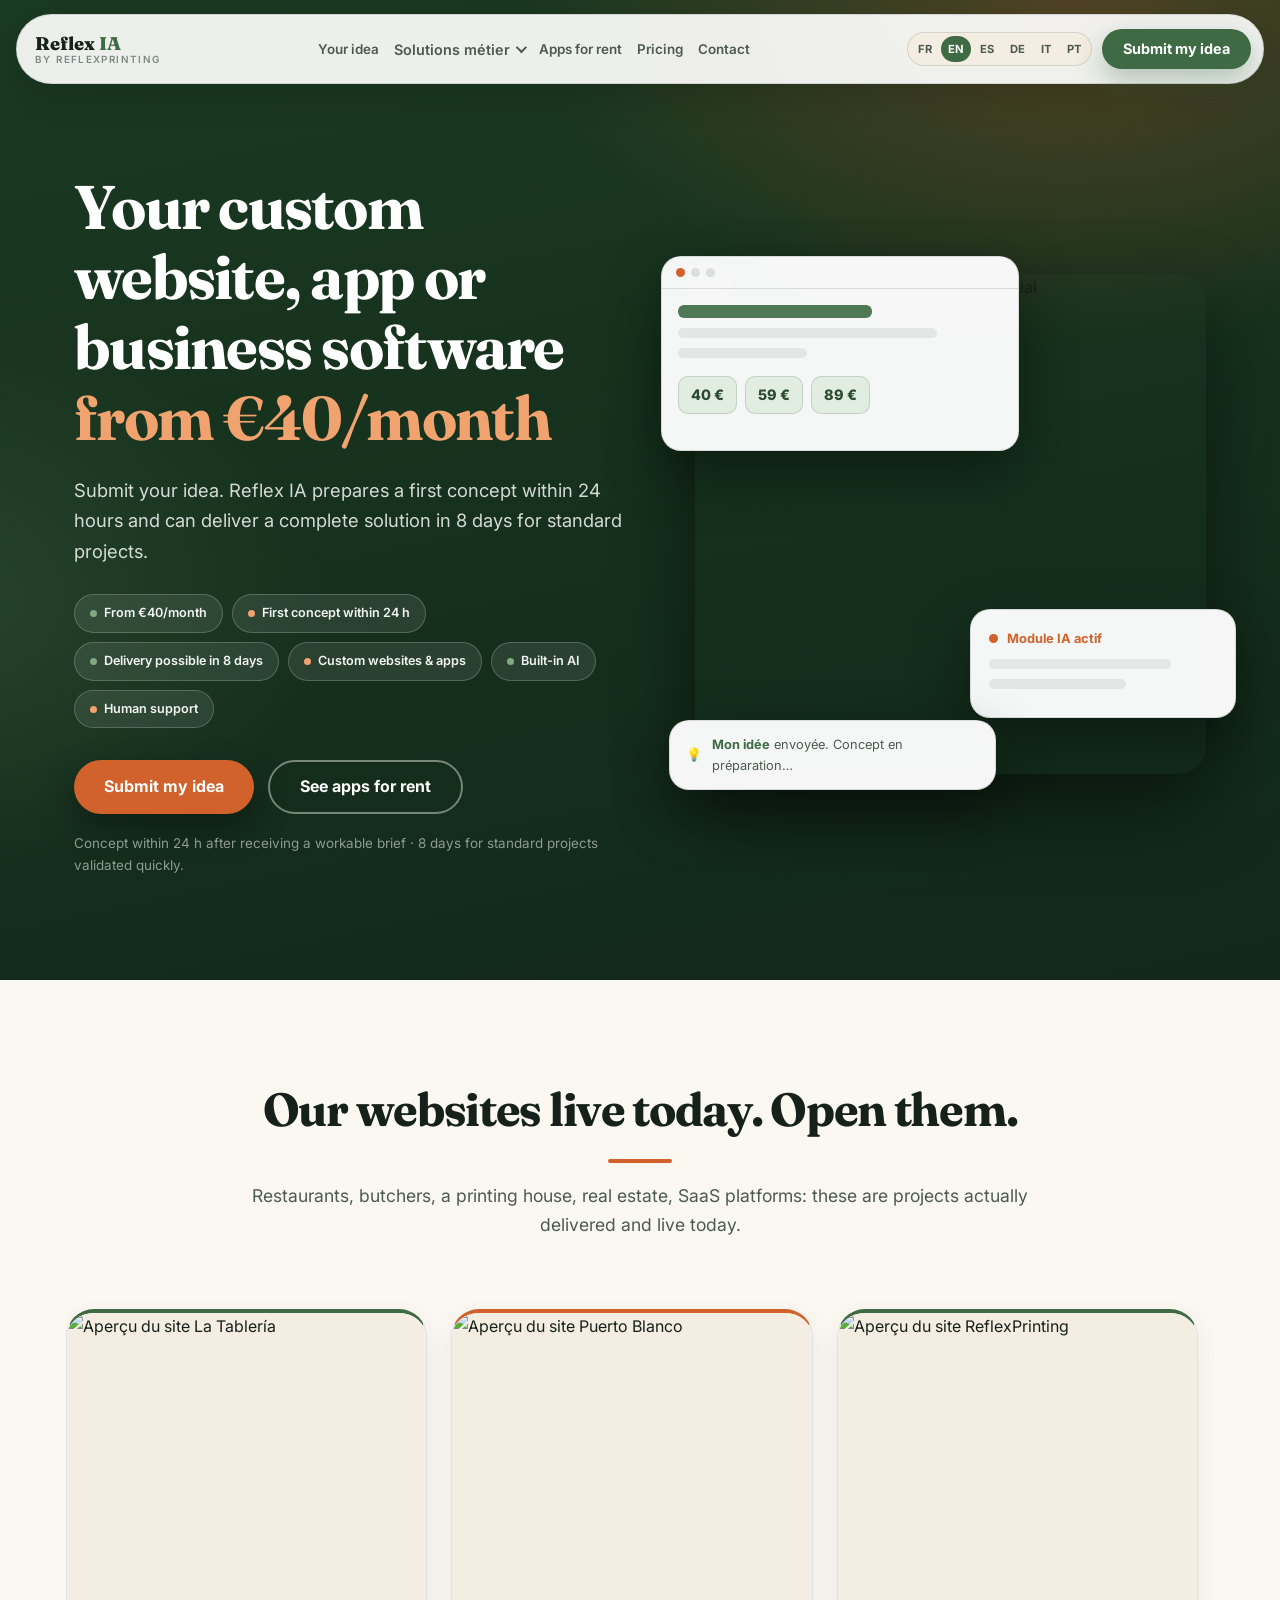
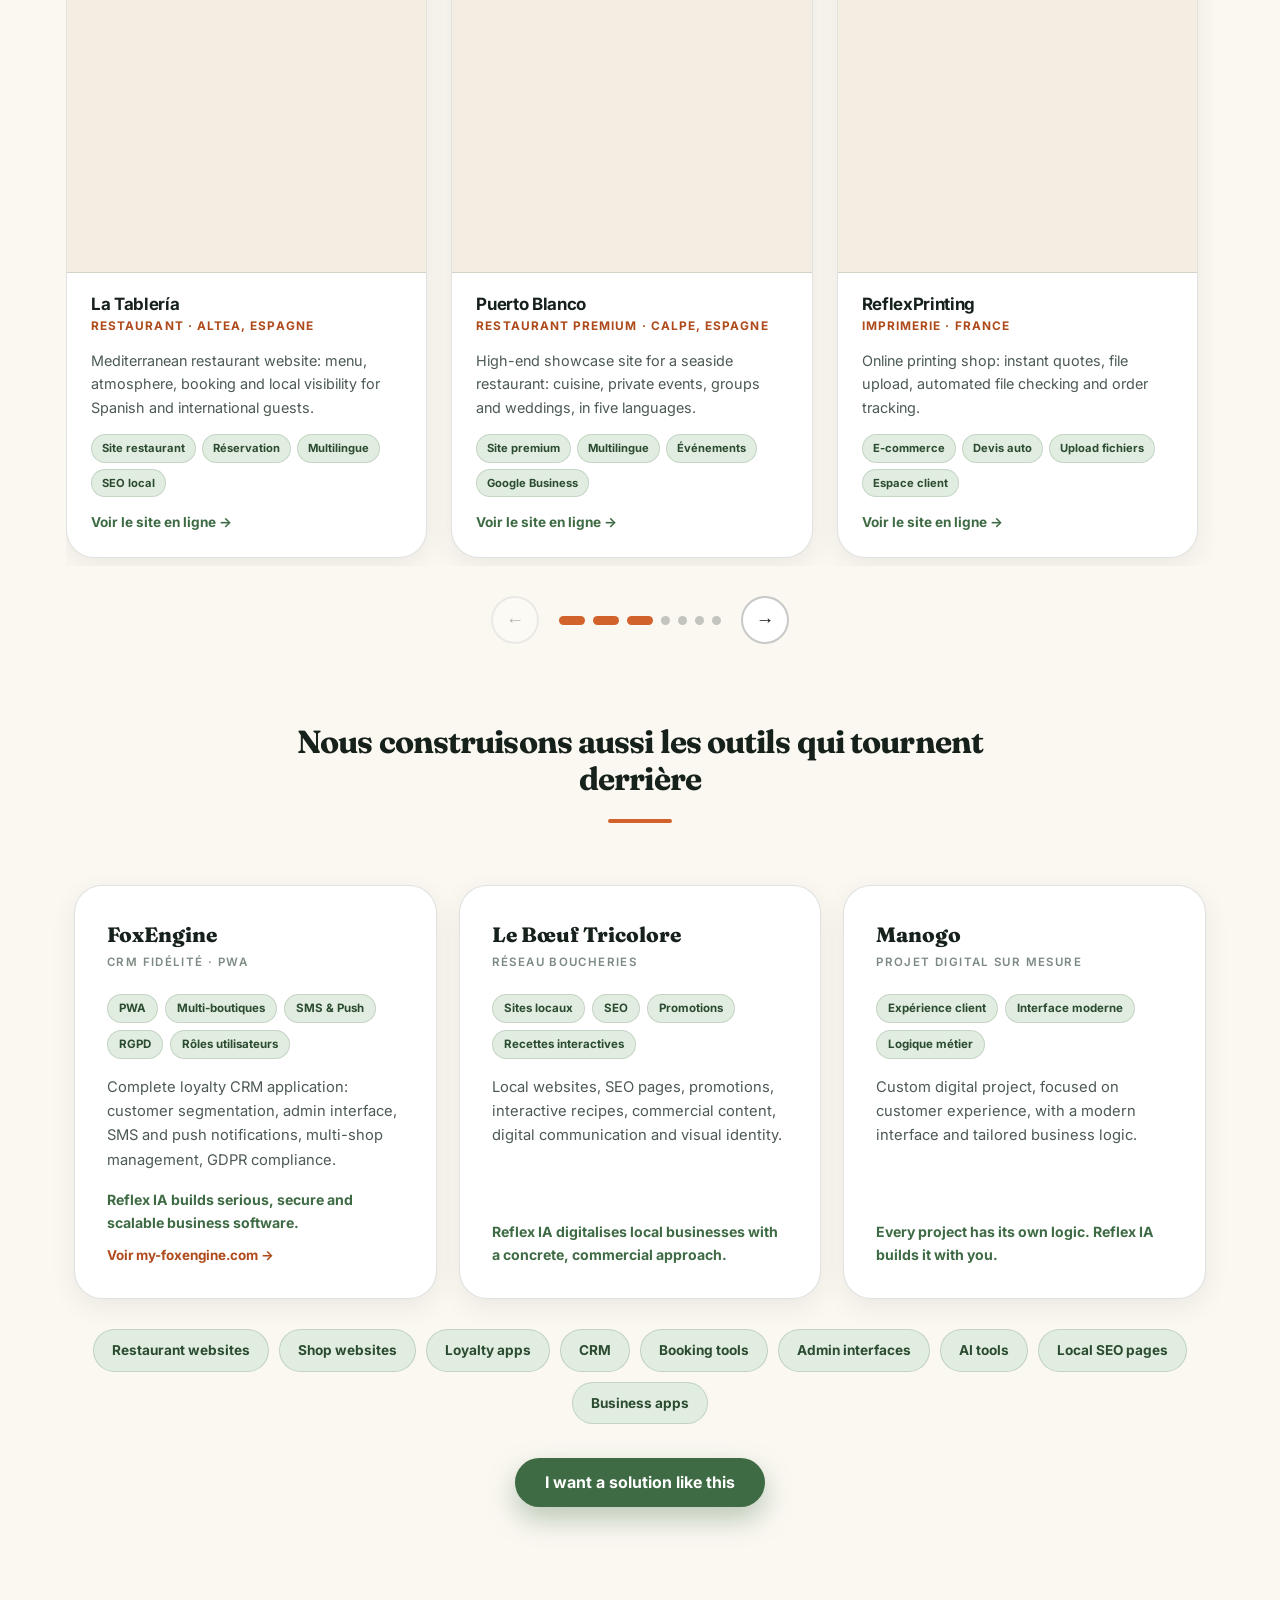
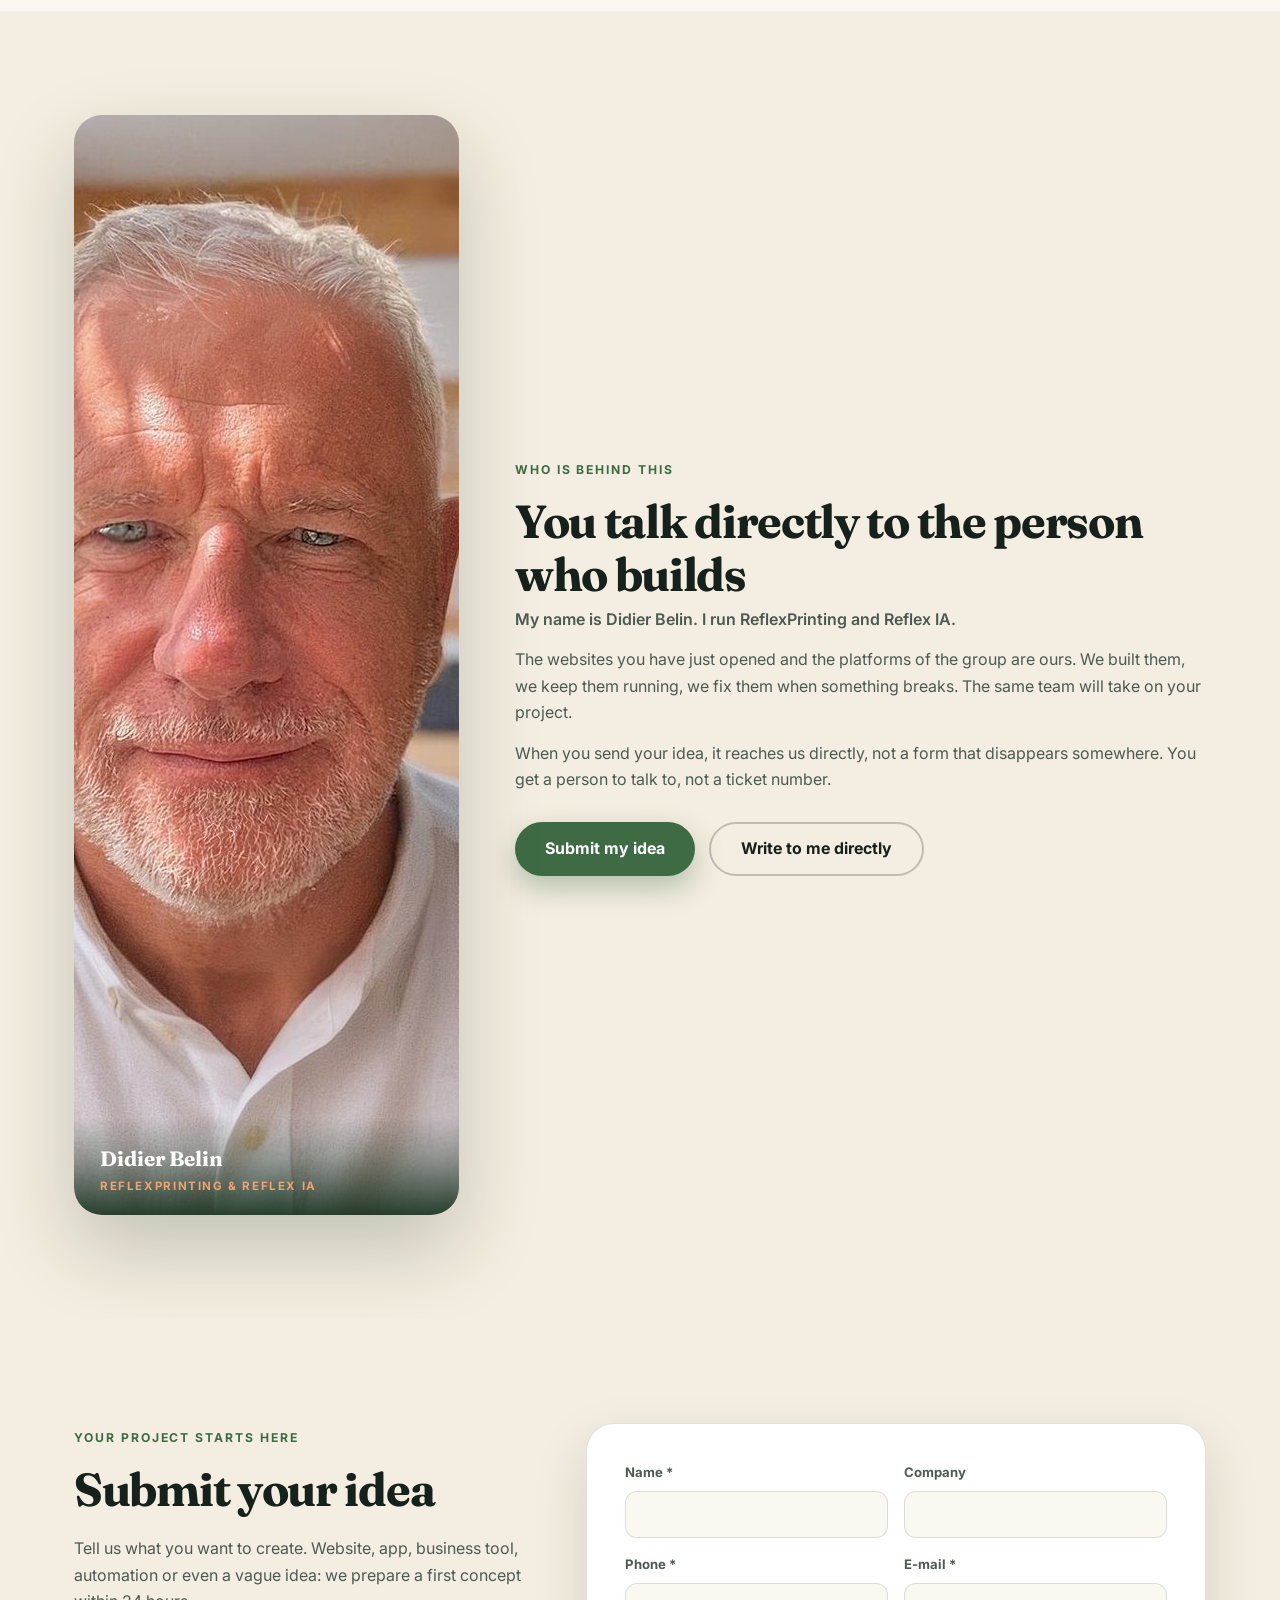
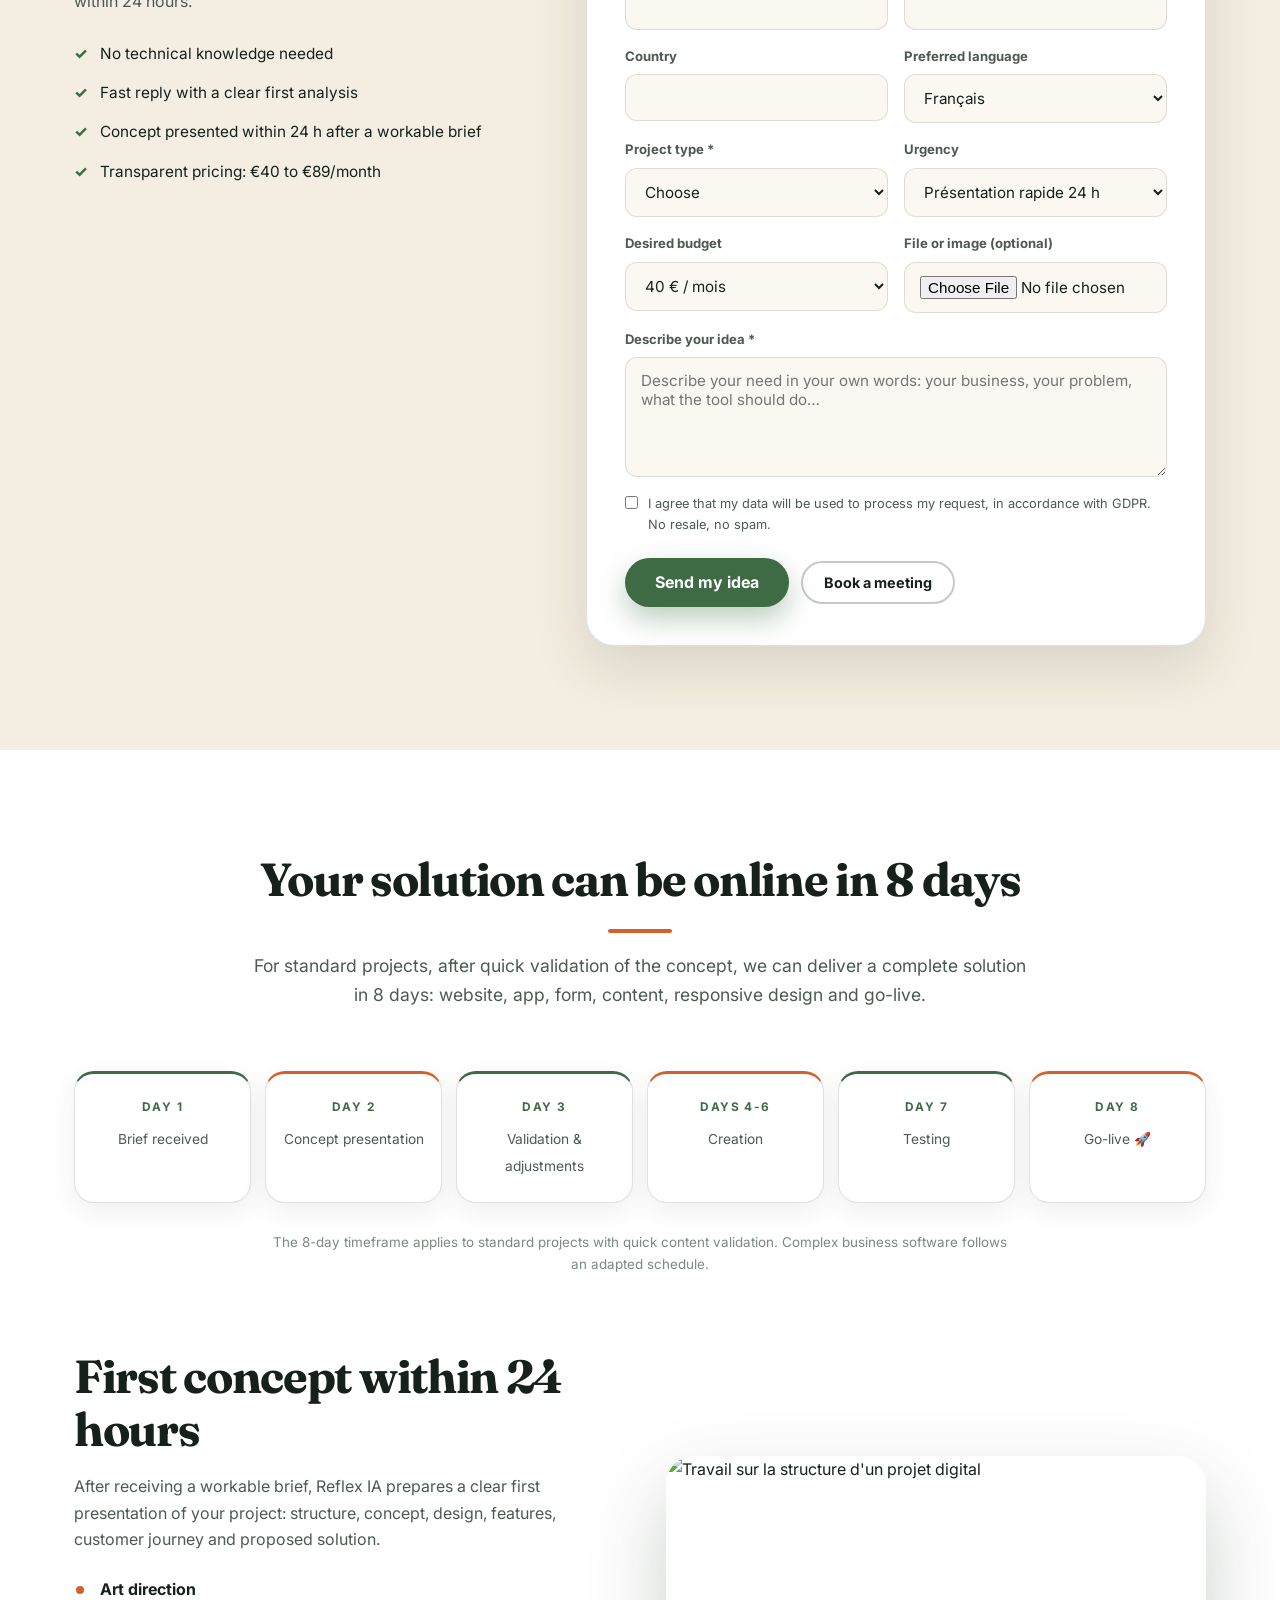
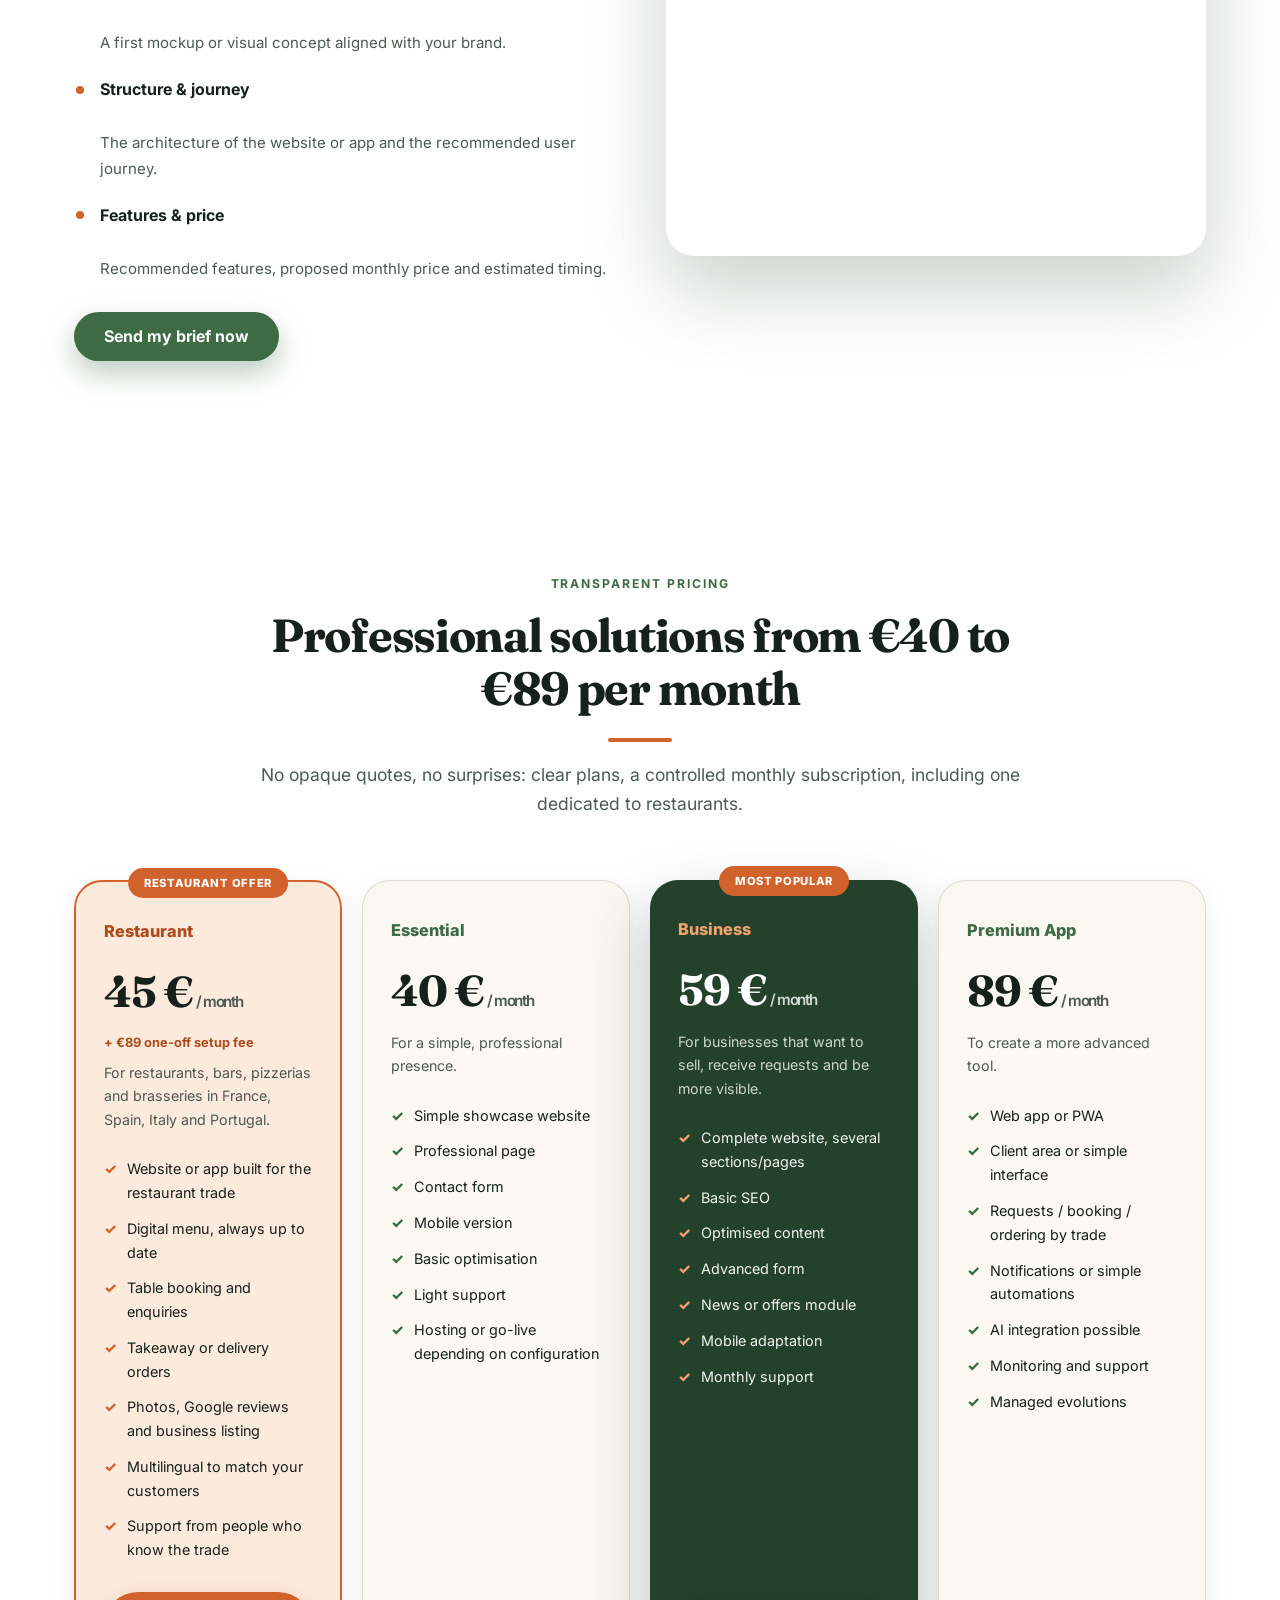
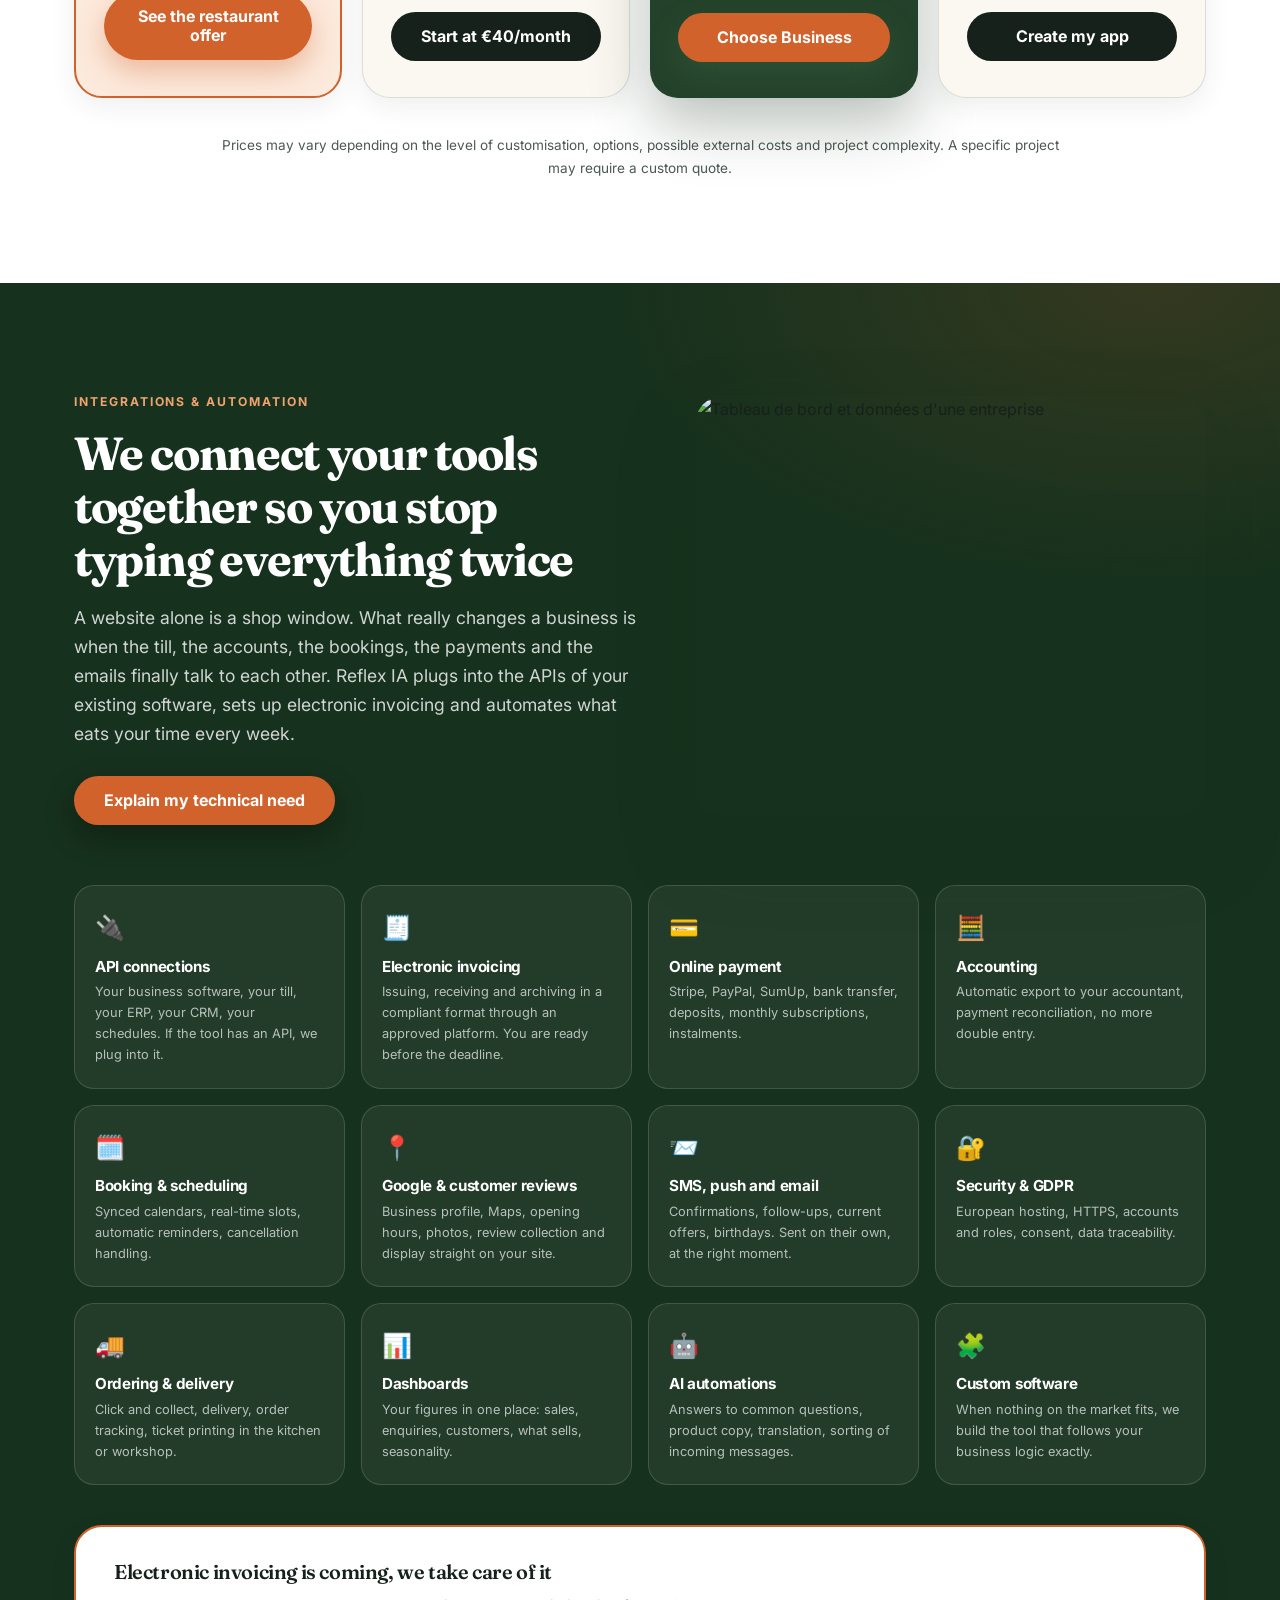
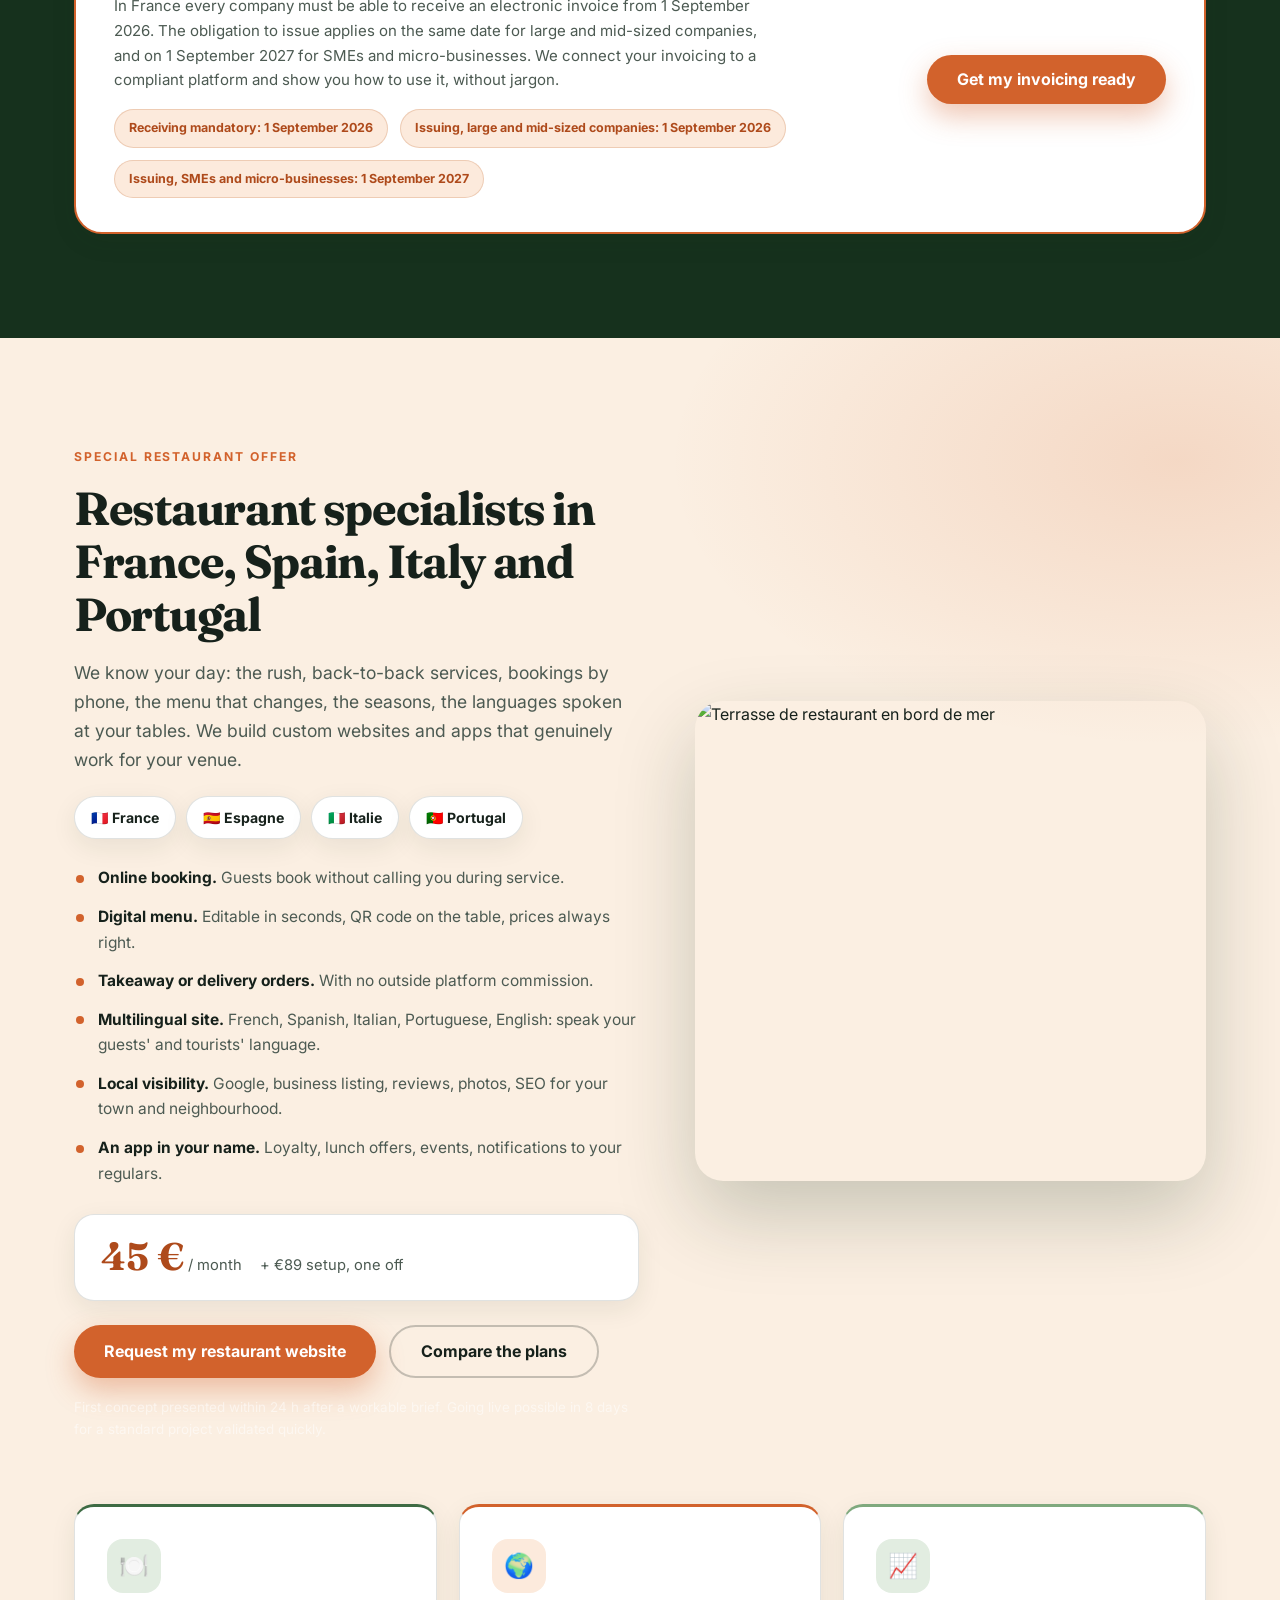
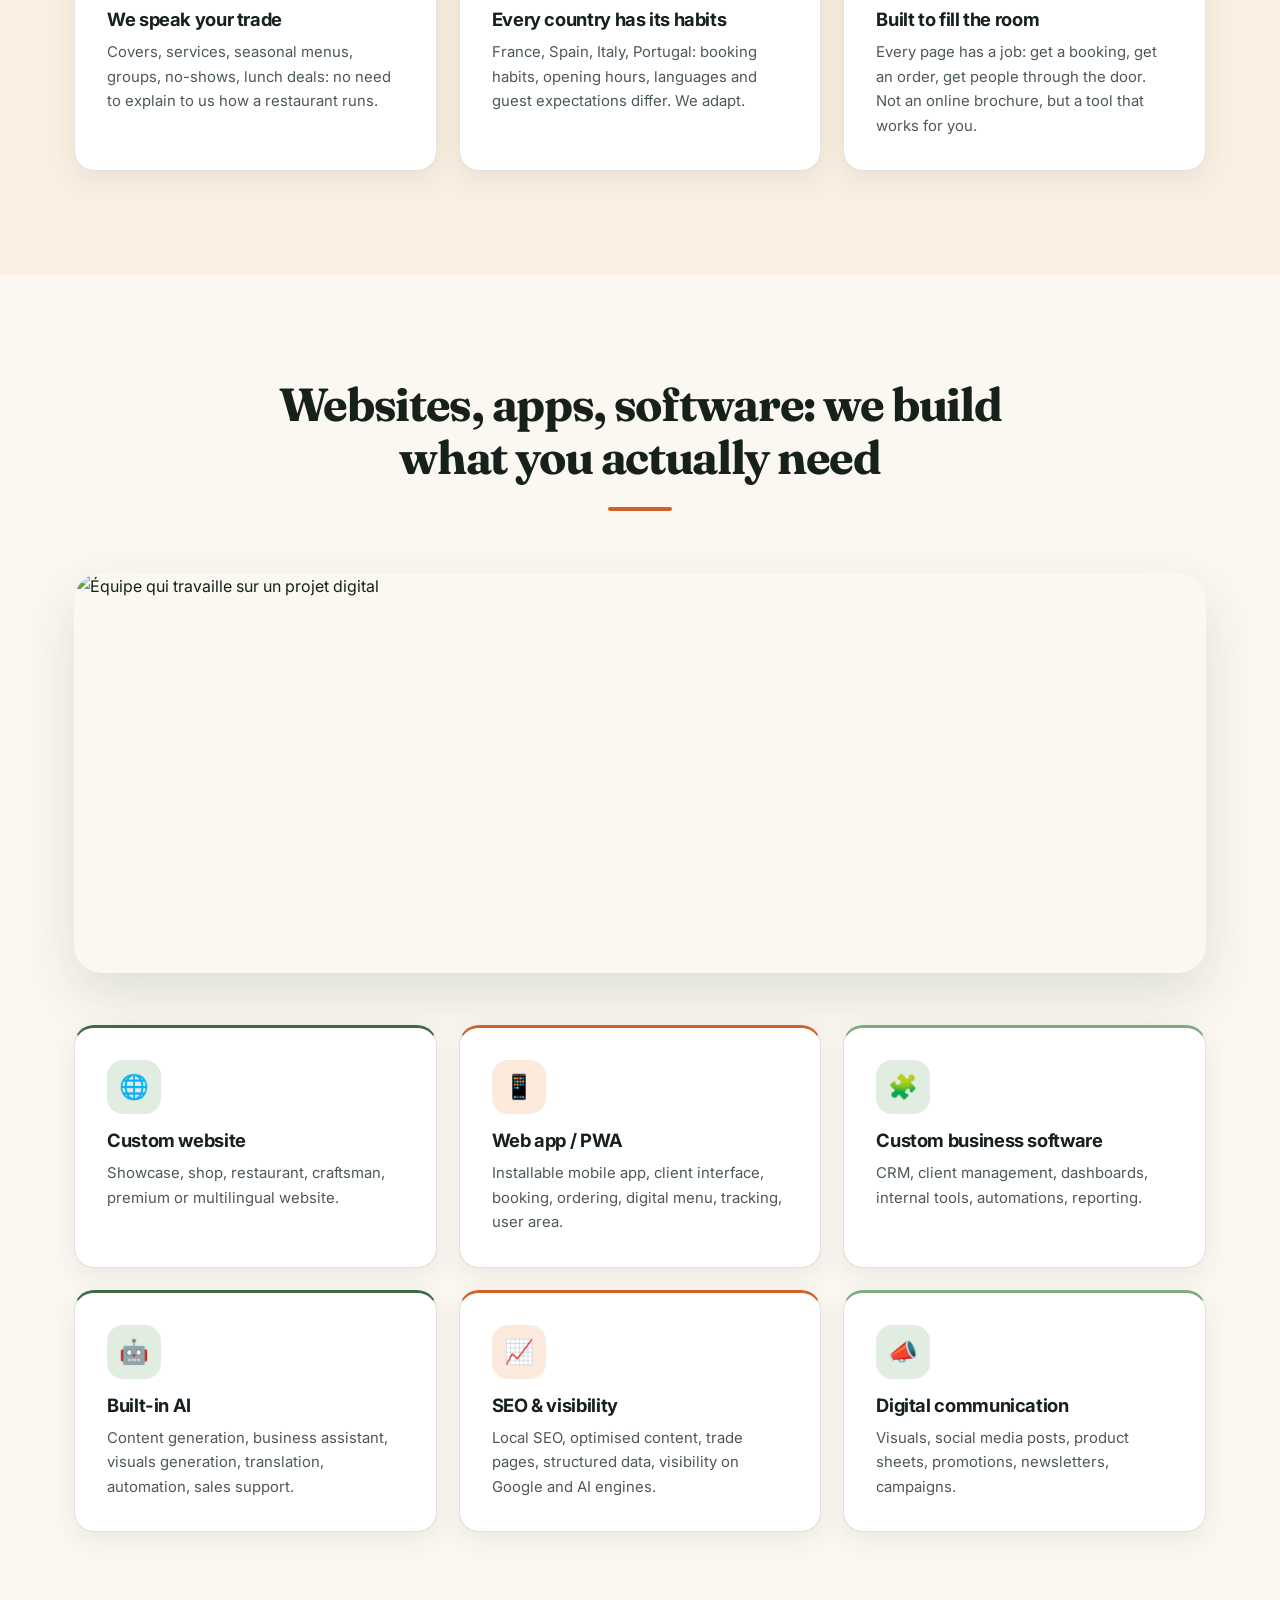
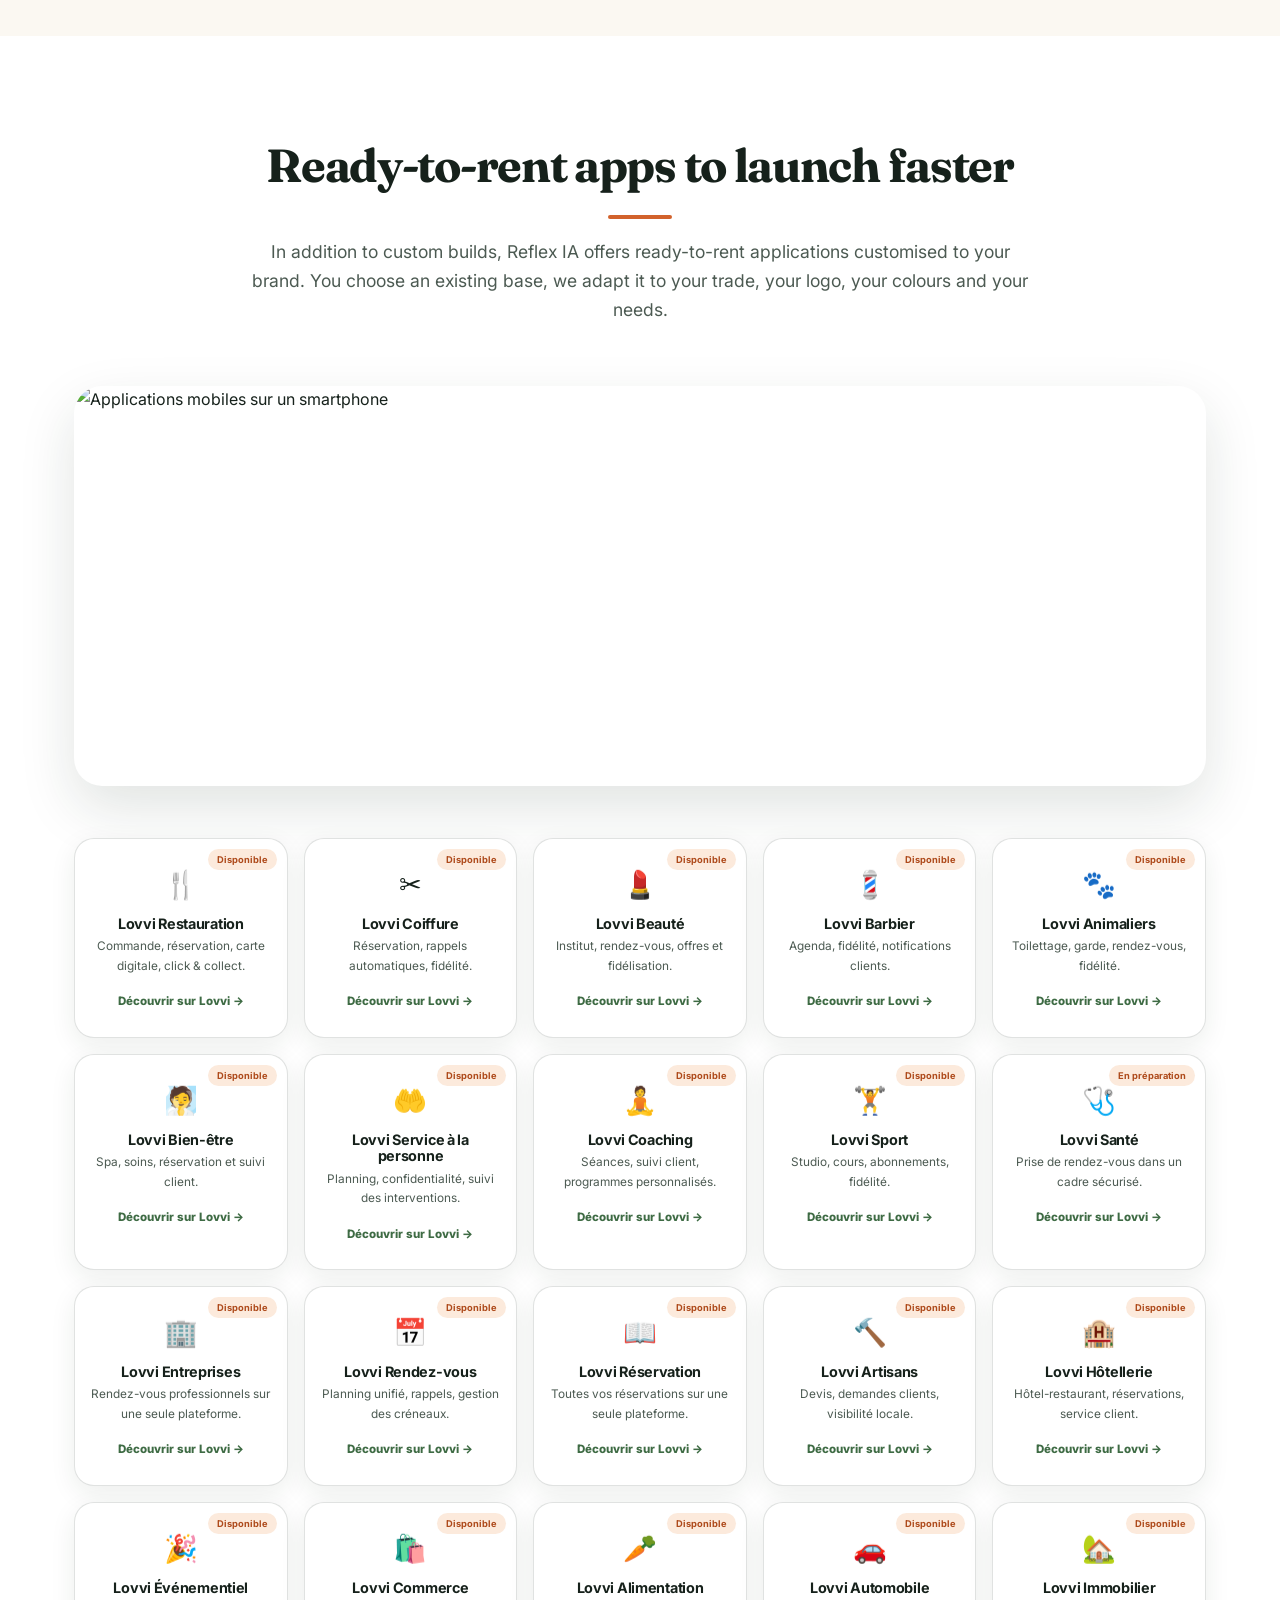
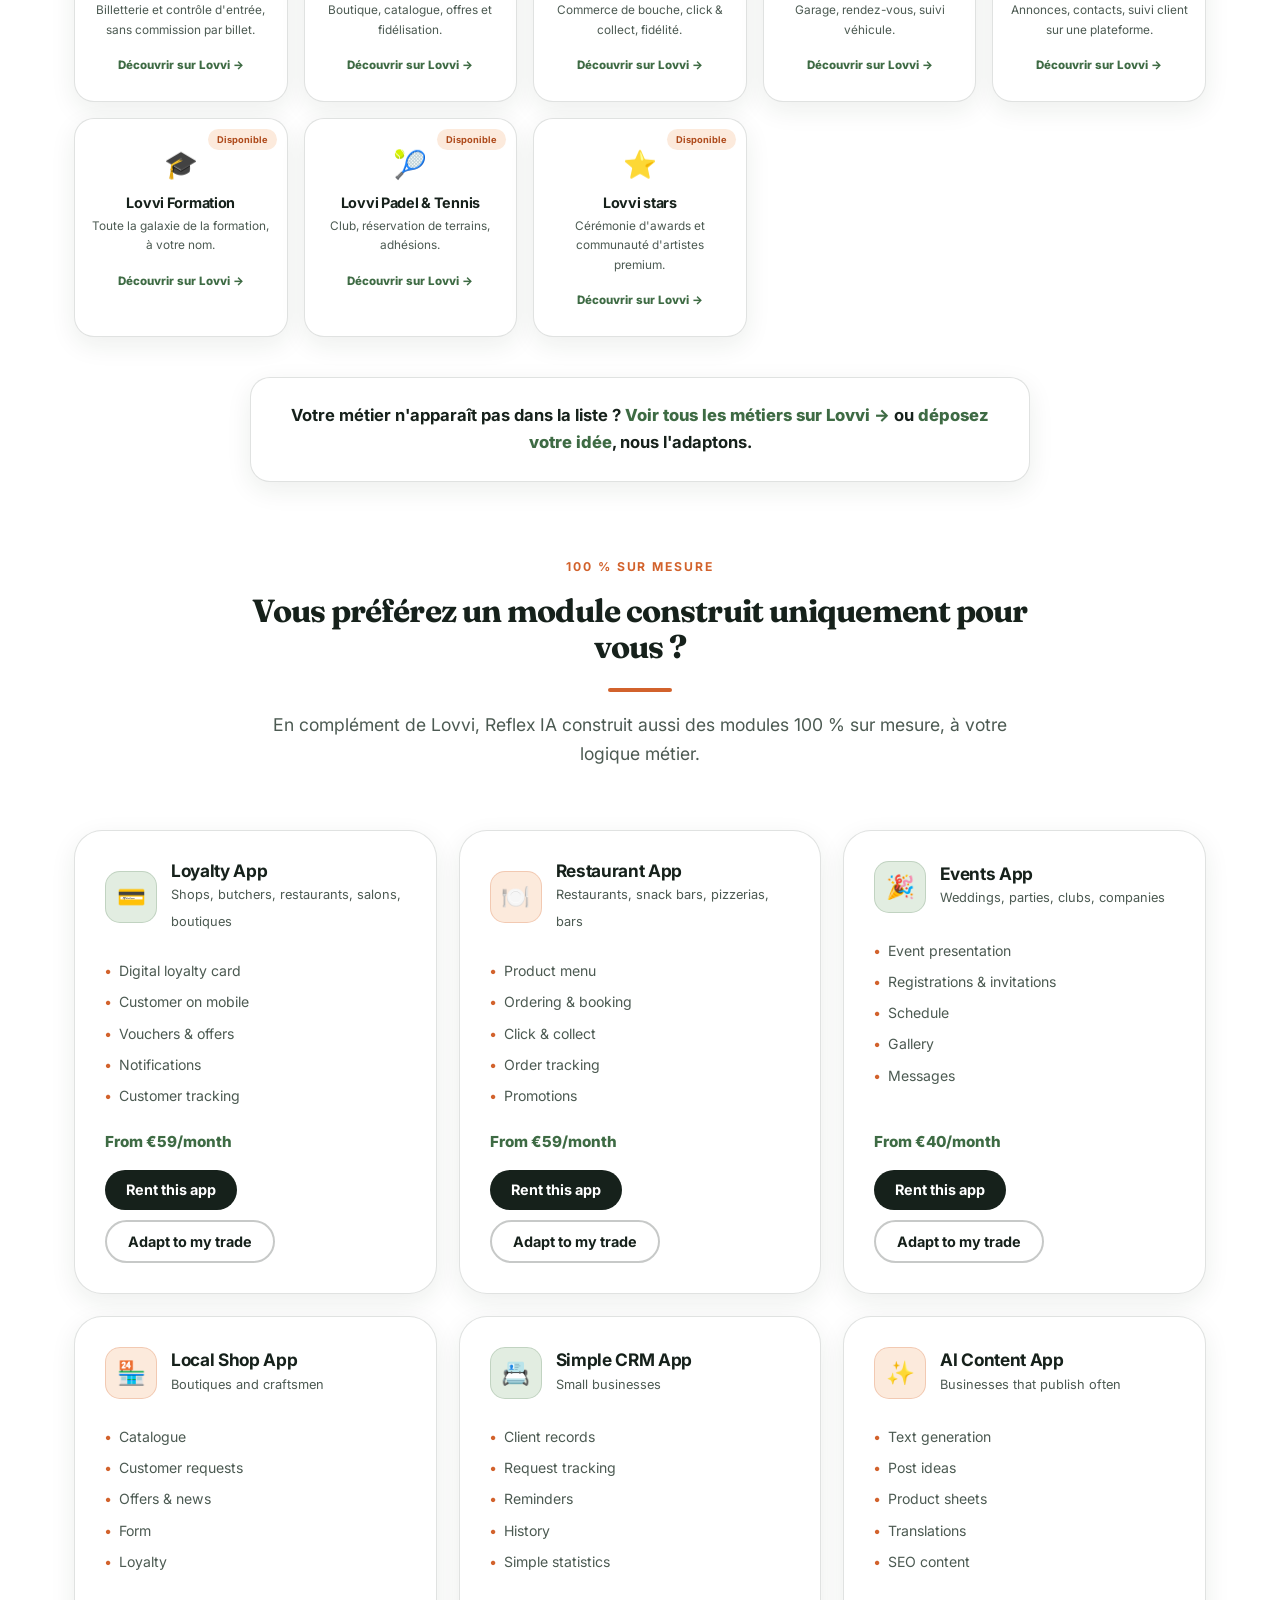
==== commit 144ac226: "Page d accueil : chiffres de decompte retires et chargement du carrousel Co-Authored-By: Claude Opus" ====
--- a/index.html
+++ b/index.html
@@ -231,7 +231,7 @@
 <section id="realisations">
   <div class="container">
     <div class="section-head reveal">
-      <h2 data-i18n="work.title">Sept sites en ligne aujourd'hui. Ouvrez-les.</h2>
+      <h2 data-i18n="work.title">Nos sites en ligne aujourd'hui. Ouvrez-les.</h2>
       <p class="section-sub" data-i18n="work.sub">Restaurants, boucheries, imprimerie, immobilier, plateformes SaaS : voici des projets réellement livrés et en production aujourd'hui.</p>
     </div>
     <div class="site-grid">
@@ -250,8 +250,8 @@
         <div class="site-body">
           <h3>Puerto Blanco</h3>
           <div class="site-sector">Restaurant premium · Calpe, Espagne</div>
-          <p data-i18n="resto.s2">Site vitrine haut de gamme pour un restaurant de bord de mer : cuisine, événements privés, groupes et mariages, en cinq langues.</p>
-          <div class="site-tags"><span>Site premium</span><span>5 langues</span><span>Événements</span><span>Google Business</span></div>
+          <p data-i18n="resto.s2">Site vitrine haut de gamme pour un restaurant de bord de mer : cuisine, événements privés, groupes et mariages, dans la langue de chaque clientèle.</p>
+          <div class="site-tags"><span>Site premium</span><span>Multilingue</span><span>Événements</span><span>Google Business</span></div>
           <span class="site-link">Voir le site en ligne &rarr;</span>
         </div>
       </a>
@@ -300,8 +300,8 @@
         <div class="site-body">
           <h3>Signature Costa Blanca</h3>
           <div class="site-sector">Immobilier &amp; services · Costa Blanca</div>
-          <p data-i18n="resto.s7">Site multilingue orienté clientèle internationale : sélection de langue dès l'arrivée, présentation des offres et prise de contact.</p>
-          <div class="site-tags"><span>5 langues</span><span>Génération de contacts</span><span>Design premium</span><span>Mobile</span></div>
+          <p data-i18n="resto.s7">Site multilingue orienté clientèle internationale : choix de la langue dès l'arrivée, présentation des offres et prise de contact.</p>
+          <div class="site-tags"><span>Multilingue</span><span>Génération de contacts</span><span>Design premium</span><span>Mobile</span></div>
           <span class="site-link">Voir le site en ligne &rarr;</span>
         </div>
       </a>
@@ -352,7 +352,7 @@
         <span class="kicker" data-i18n="who.kicker">Qui est derri&egrave;re</span>
         <h2 data-i18n="who.title">Vous parlez directement &agrave; la personne qui construit</h2>
         <p class="founder-lead" data-i18n="who.lead">Je m'appelle Didier Belin. Je dirige ReflexPrinting et Reflex IA.</p>
-        <p data-i18n="who.p1">Les sept sites que vous venez d'ouvrir et les quatre plateformes du groupe sont les n&ocirc;tres. Nous les avons construits, nous les faisons tourner, nous les corrigeons quand quelque chose casse. C'est la m&ecirc;me &eacute;quipe qui prendra votre projet.</p>
+        <p data-i18n="who.p1">Les sites que vous venez d'ouvrir et les plateformes du groupe sont les n&ocirc;tres. Nous les avons construits, nous les faisons tourner, nous les corrigeons quand quelque chose casse. C'est la m&ecirc;me &eacute;quipe qui prendra votre projet.</p>
         <p data-i18n="who.p2">Quand vous d&eacute;posez votre id&eacute;e, elle arrive directement chez nous, pas dans un formulaire qui part on ne sait o&ugrave;. Vous avez un interlocuteur, pas un num&eacute;ro de ticket.</p>
         <div class="hero-cta" style="margin-top:30px">
           <a href="#idee" class="btn btn-primary" data-i18n="cta.drop">D&eacute;poser mon id&eacute;e</a>
@@ -511,7 +511,7 @@
     <div class="section-head reveal">
       <span class="kicker" style="color:var(--blue);-webkit-text-fill-color:var(--blue)" data-i18n="price.kicker">Tarifs transparents</span>
       <h2 data-i18n="price.title">Des solutions professionnelles de 40 € à 89 € par mois</h2>
-      <p class="section-sub" data-i18n="price.sub">Pas de devis opaque, pas de surprise : quatre formules claires, un abonnement mensuel maîtrisé, dont une offre dédiée aux restaurants.</p>
+      <p class="section-sub" data-i18n="price.sub">Pas de devis opaque, pas de surprise : des formules claires, un abonnement mensuel maîtrisé, dont une offre dédiée aux restaurants.</p>
     </div>
     <div class="price-grid">
       <!-- Spécial Restaurant -->
@@ -677,7 +677,7 @@
 
     <div class="cards" style="margin-top:64px">
       <div class="card reveal"><span class="icon">🍽️</span><h3 data-i18n="resto.c1">Nous parlons votre métier</h3><p data-i18n="resto.c1t">Couverts, services, cartes saisonnières, groupes, no-show, formules du midi : pas besoin de nous expliquer comment fonctionne un restaurant.</p></div>
-      <div class="card reveal"><span class="icon">🌍</span><h3 data-i18n="resto.c2">Quatre pays, une même exigence</h3><p data-i18n="resto.c2t">France, Espagne, Italie, Portugal : habitudes de réservation, horaires, langues et attentes des clients ne sont pas les mêmes. Nous adaptons.</p></div>
+      <div class="card reveal"><span class="icon">🌍</span><h3 data-i18n="resto.c2">Chaque pays a ses habitudes</h3><p data-i18n="resto.c2t">France, Espagne, Italie, Portugal : habitudes de réservation, horaires, langues et attentes des clients ne sont pas les mêmes. Nous adaptons.</p></div>
       <div class="card reveal"><span class="icon">📈</span><h3 data-i18n="resto.c3">Pensé pour remplir la salle</h3><p data-i18n="resto.c3t">Chaque page a un objectif : faire réserver, faire commander, faire venir. Pas une brochure en ligne, un outil qui travaille pour vous.</p></div>
     </div>
   </div>
@@ -827,7 +827,7 @@
 <section id="ecosysteme">
   <div class="container">
     <div class="section-head reveal">
-      <h2>Les quatre plateformes que nous avons construites pour nous-mêmes</h2>
+      <h2>Les plateformes que nous avons construites pour nous-mêmes</h2>
       <p class="section-sub">Avant d'être un prestataire, Reflex IA est un éditeur. Lovvi, FoxEngine, Valido Visuel et ReflexPrinting tournent en production, avec de vrais clients et de vrais paiements. Vous pouvez les ouvrir, créer un compte, tester. C'est la même équipe qui construira votre outil.</p>
     </div>
     <img class="section-photo reveal" src="https://images.unsplash.com/photo-1556740738-b6a63e27c4df?auto=format&fit=crop&w=1400&q=78" alt="Commer&ccedil;ante dans son magasin" loading="lazy" width="1400" height="600">
@@ -836,7 +836,7 @@
       <a class="eco-card reveal" href="https://lovvi.fr" target="_blank" rel="noopener noreferrer">
         <div class="eco-logo">Lovvi</div>
         <p class="eco-tag">Apps métier prêtes à louer · 0 % commission</p>
-        <p>Une application à votre nom pour votre restaurant, salon, commerce, artisan ou activité de service : commande, réservation, fidélité, click &amp; collect. Un moteur unique décliné pour 23 métiers, sans commission, dès 1,50 € HT / jour.</p>
+        <p>Une application à votre nom pour votre restaurant, salon, commerce, artisan ou activité de service : commande, réservation, fidélité, click &amp; collect. Un moteur unique décliné métier par métier, sans commission, dès 1,50 € HT / jour.</p>
         <span class="eco-cta">Découvrir Lovvi →</span>
       </a>
       <a class="eco-card reveal" href="https://www.my-foxengine.com" target="_blank" rel="noopener noreferrer">
@@ -991,10 +991,19 @@
       </div>
       <div>
         <h4 data-i18n="foot.solutions">Solutions</h4>
-        <a href="#restaurants" data-i18n="foot.resto">Sites &amp; apps pour restaurants</a>
-        <a href="#solutions" data-i18n="foot.sites">Sites internet</a>
-        <a href="#solutions" data-i18n="foot.webapps">Applications web</a>
-        <a href="#solutions" data-i18n="foot.software">Logiciels métier</a>
+        <a href="solutions.html">Toutes nos solutions</a>
+        <a href="restaurant.html">Sites &amp; apps pour restaurants</a>
+        <a href="boucherie-commerce-de-bouche.html">Boucherie et commerce de bouche</a>
+        <a href="commerce.html">Commerce et boutique</a>
+        <a href="artisan.html">Artisan</a>
+        <a href="coiffeur-esthetique.html">Coiffeur et esthétique</a>
+        <a href="immobilier.html">Immobilier</a>
+      </div>
+      <div>
+        <h4>Modules</h4>
+        <a href="facturation-electronique.html">Facturation électronique</a>
+        <a href="reservation-en-ligne.html">Réservation en ligne</a>
+        <a href="carte-menu-digital.html">Carte et menu digital</a>
         <a href="#apps" data-i18n="nav.apps">Apps à louer</a>
         <a href="#technique" data-i18n="nav.tech">Technique</a>
         <a href="#ia" data-i18n="badge.ia">IA intégrée</a>
@@ -1006,12 +1015,8 @@
         <a href="#tarifs" data-i18n="nav.pricing">Tarifs</a>
         <a href="#faq">FAQ</a>
         <a href="#contact" data-i18n="nav.contact">Contact</a>
-      </div>
-      <div>
-        <h4 data-i18n="foot.legal">Légal</h4>
         <a href="mentions-legales.html" data-i18n="foot.mentions">Mentions légales</a>
         <a href="confidentialite.html" data-i18n="foot.privacy">Politique de confidentialité</a>
-        <a href="confidentialite.html#rgpd">RGPD</a>
       </div>
       <div>
         <h4>Notre écosystème</h4>
@@ -1031,5 +1036,6 @@
 
 <script src="js/i18n.js"></script>
 <script src="js/main.js"></script>
+<script src="js/carrousel.js"></script>
 </body>
 </html>
